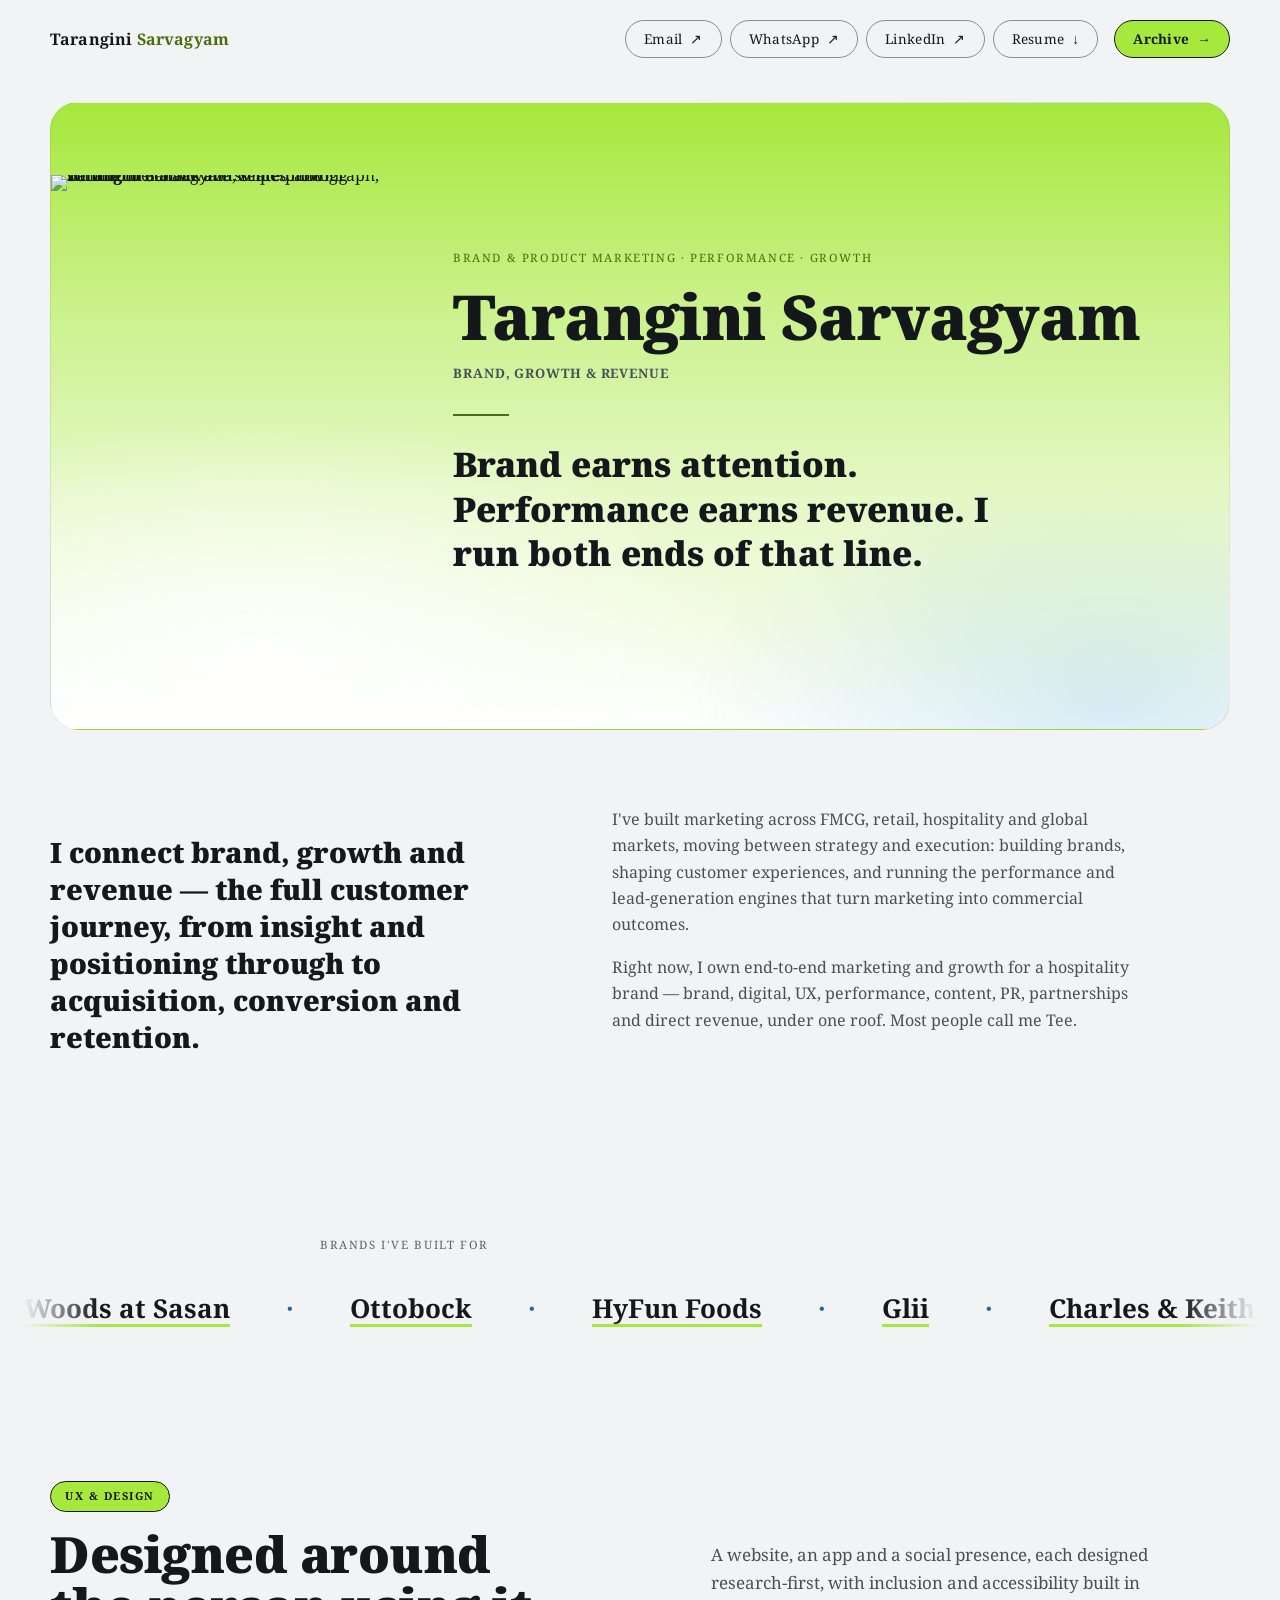
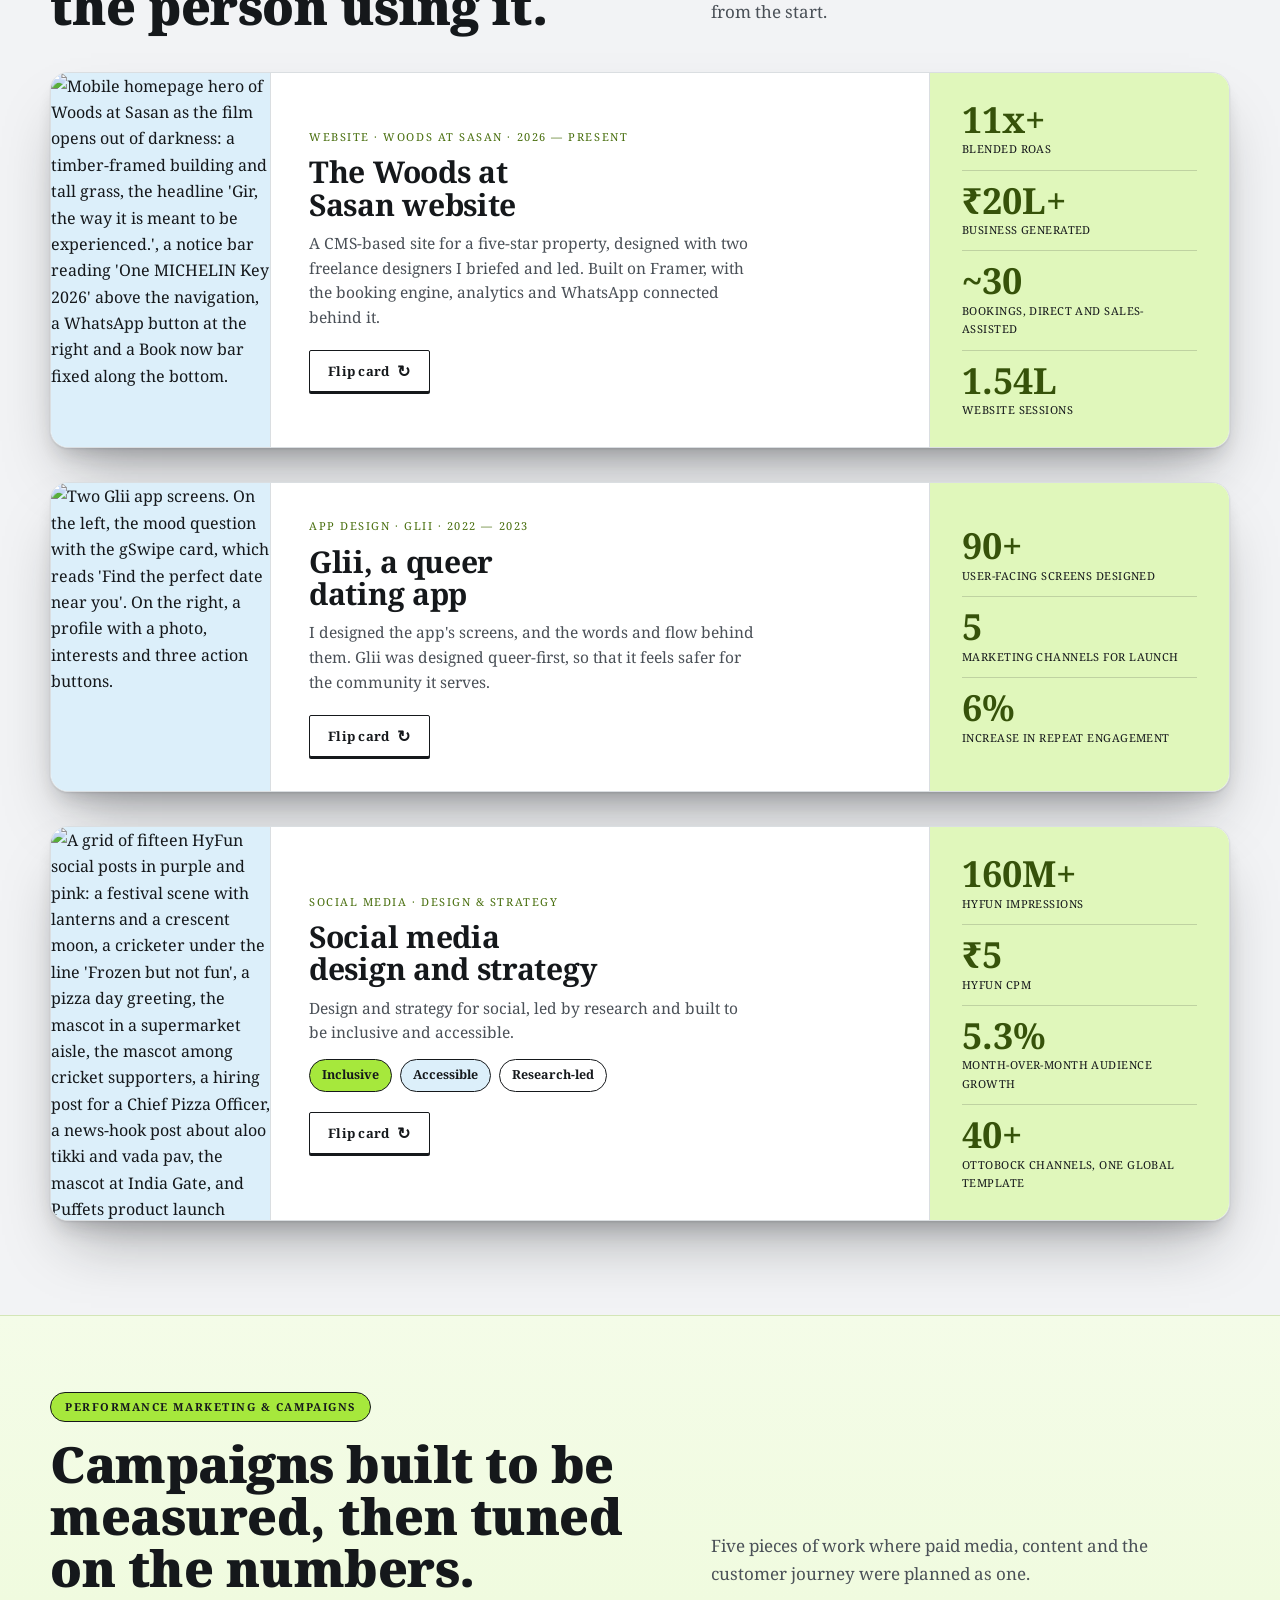
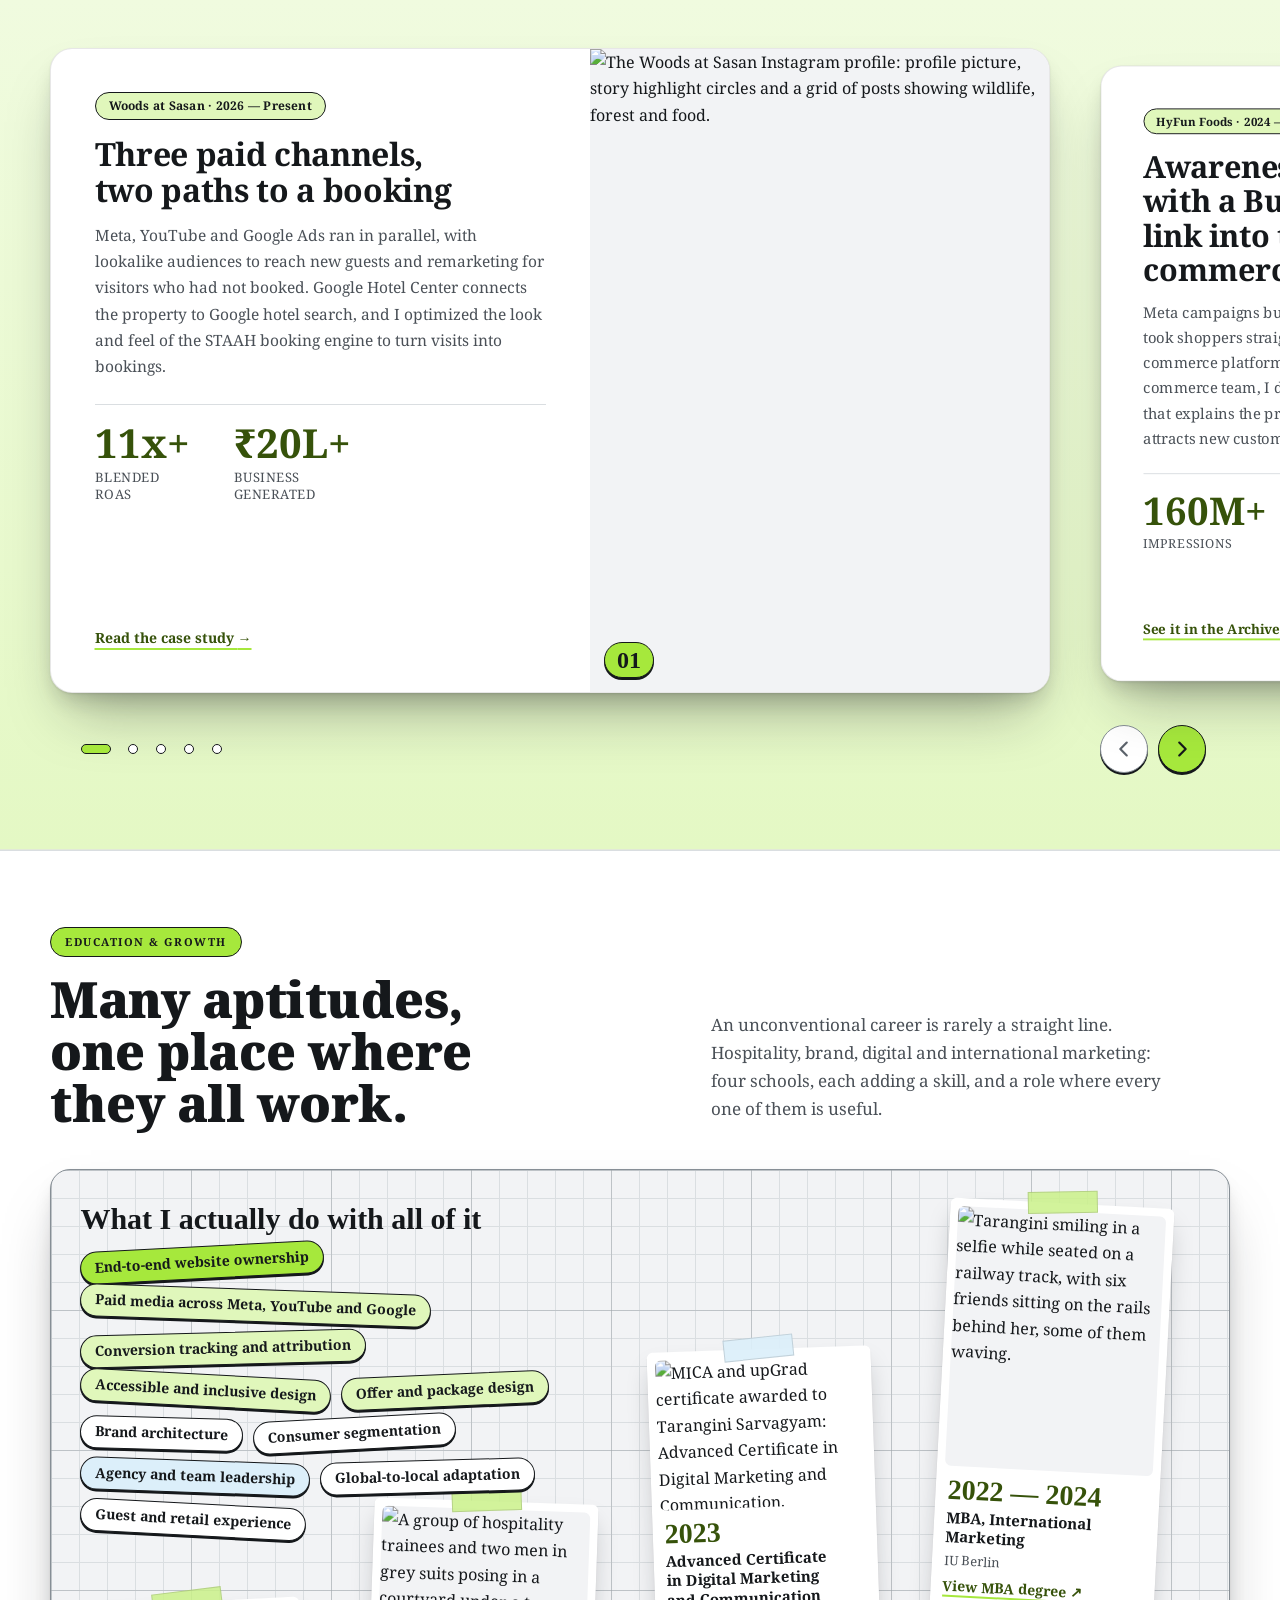
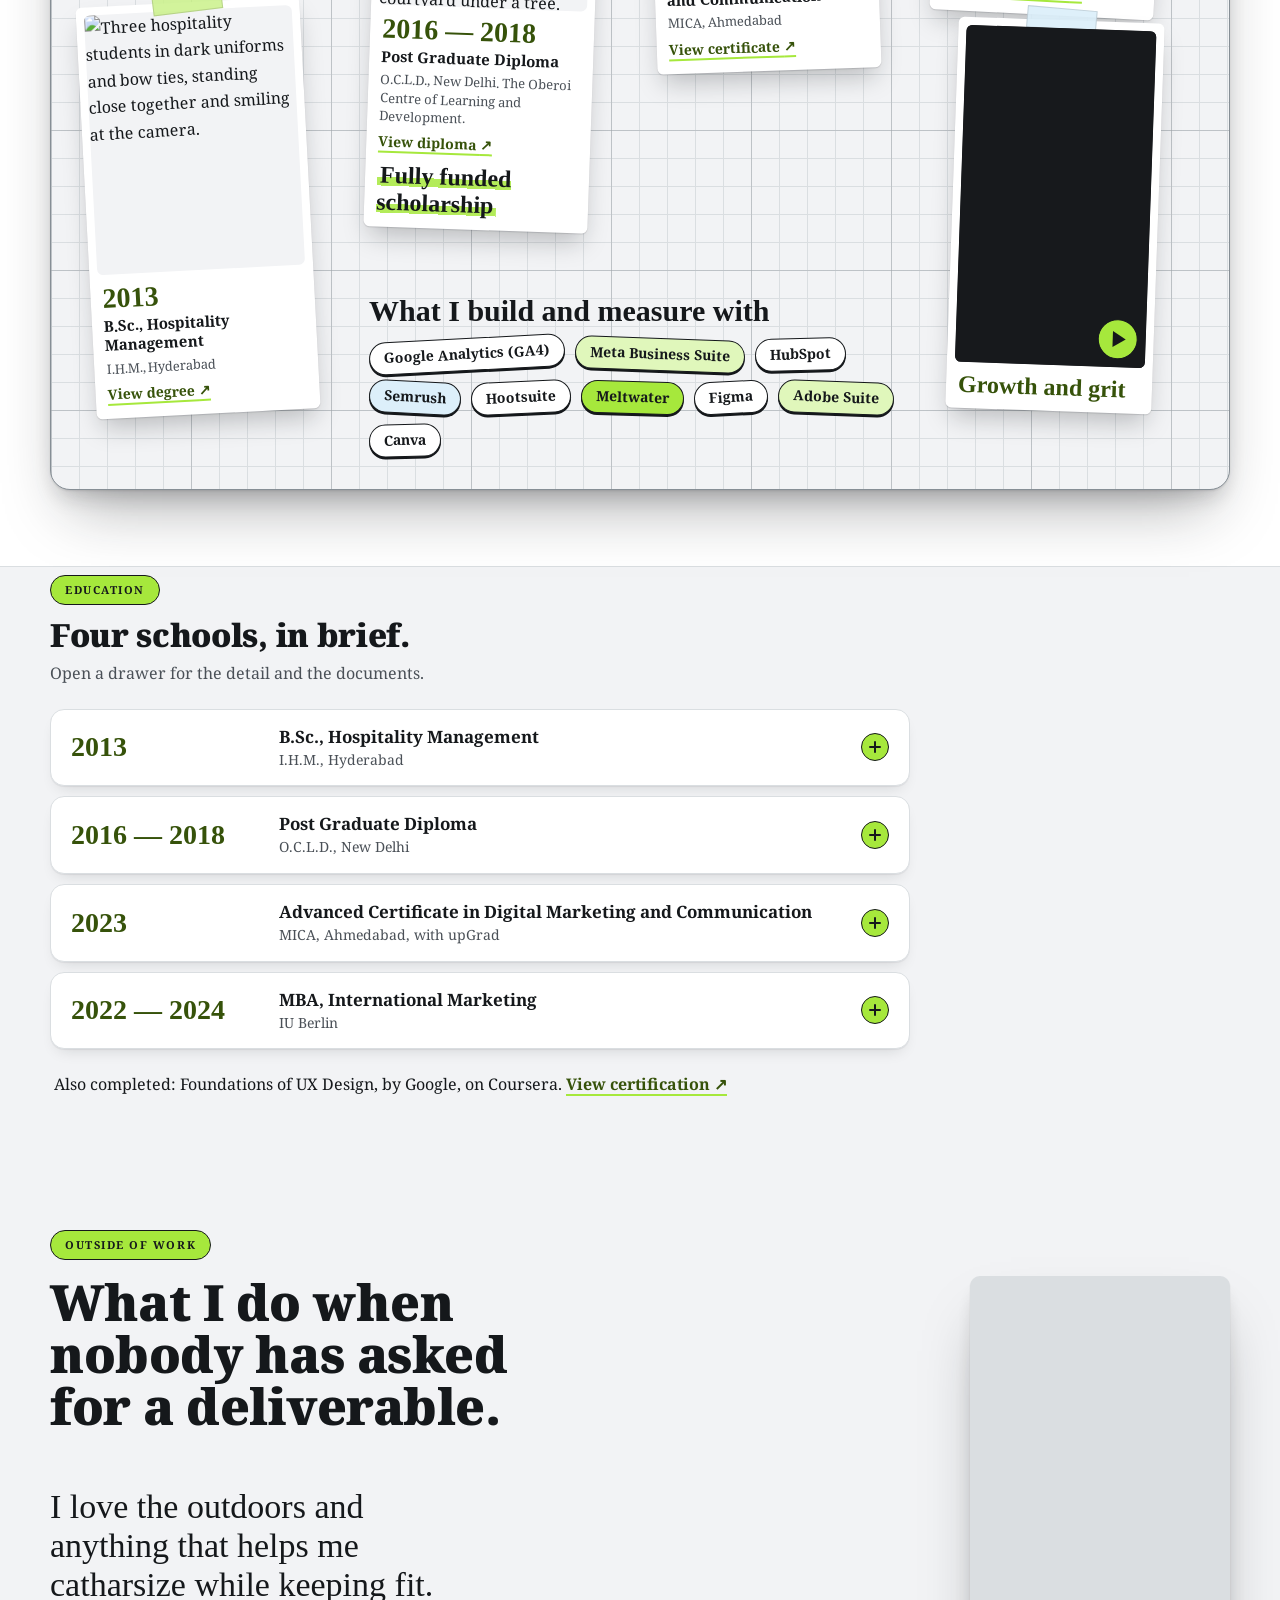
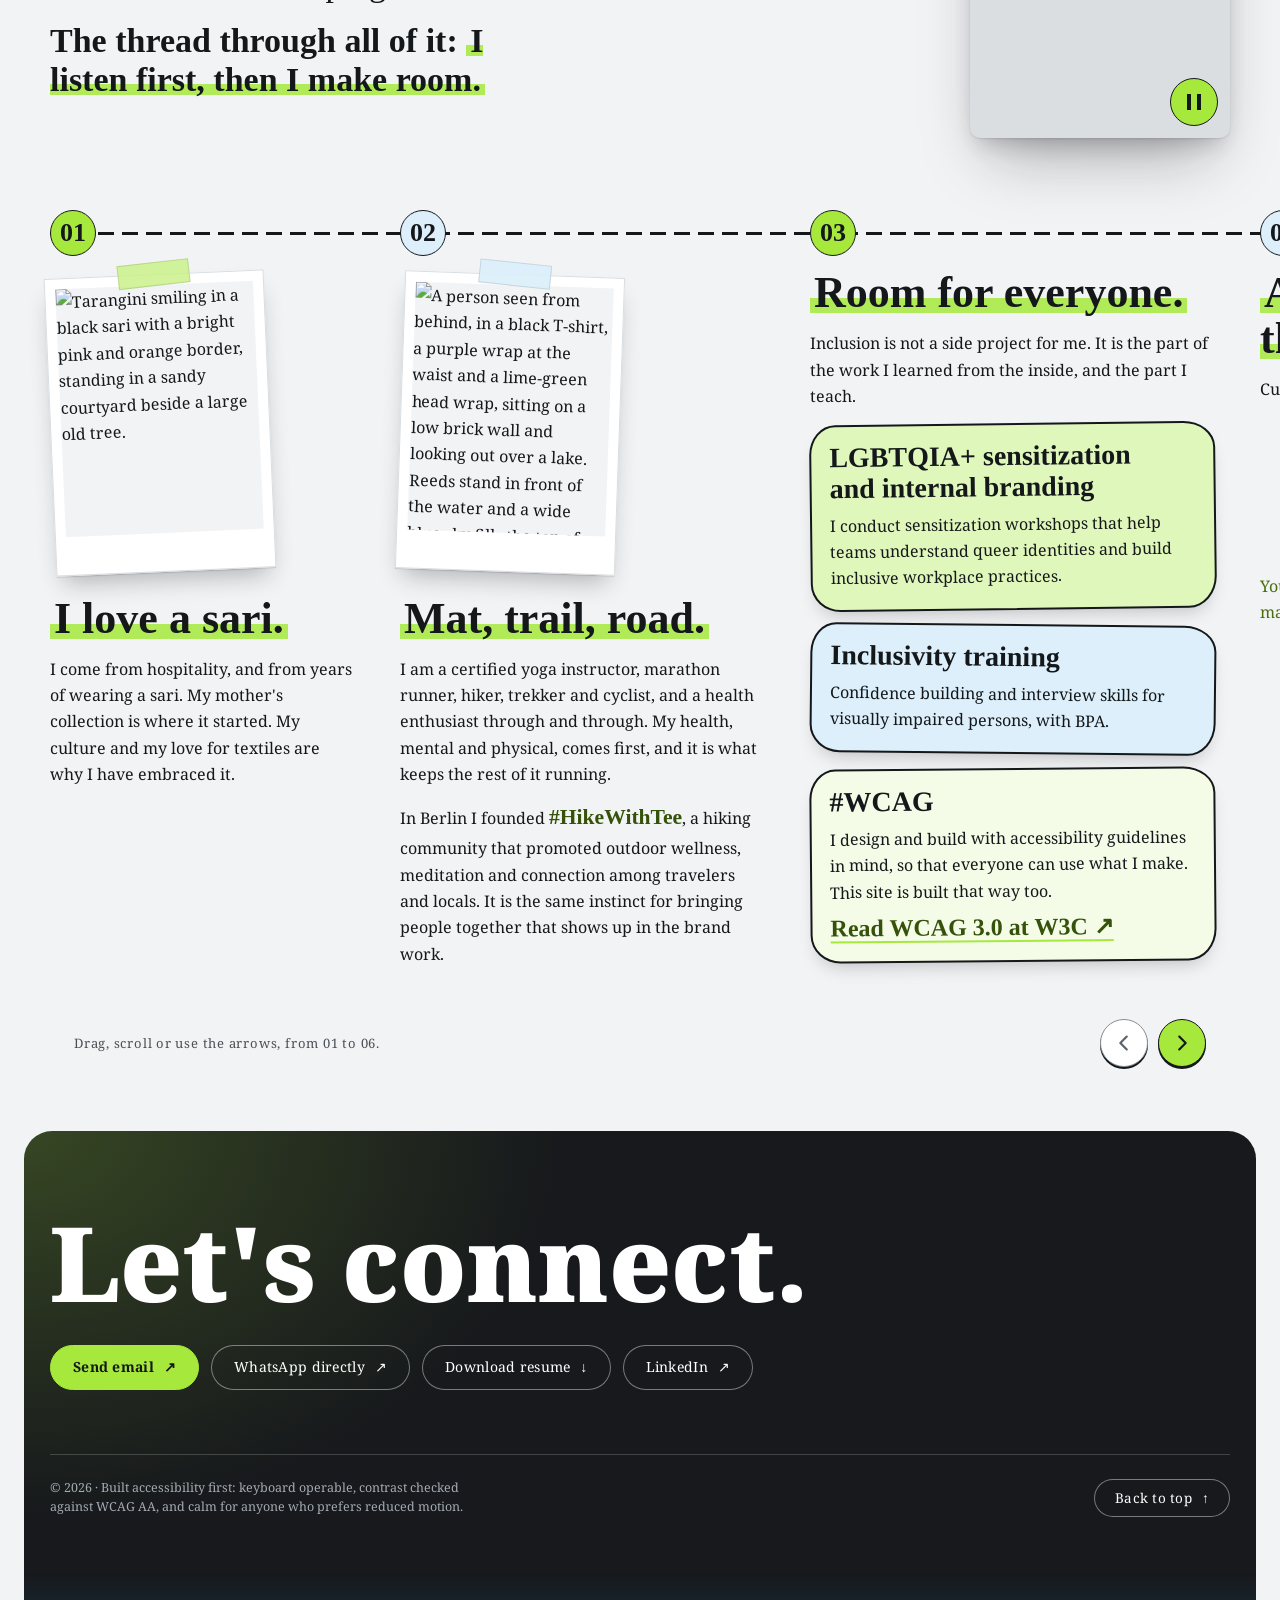
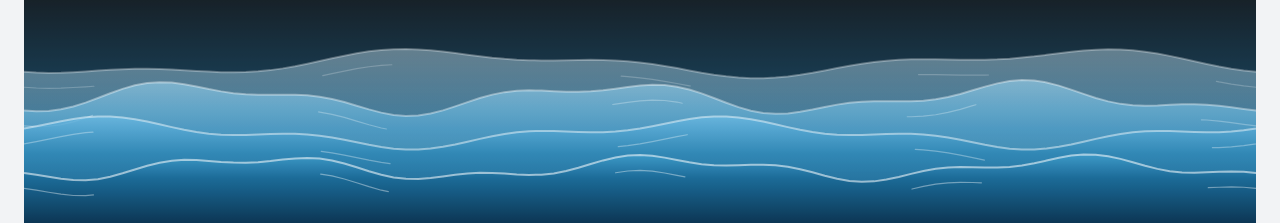
==== index.html @ 3400fe54 "Add files via upload" ====
<!doctype html>
<html lang="en">
<head>
<meta charset="utf-8">
<meta name="viewport" content="width=device-width, initial-scale=1, viewport-fit=cover"><title>Tarangini Sarvagyam</title>
<meta name="description" content="Brand, growth and revenue — Tarangini Sarvagyam's portfolio.">
<link rel="preconnect" href="https://fonts.googleapis.com">
<link rel="stylesheet" href="https://fonts.googleapis.com/css2?family=Fira+Sans:wght@900&family=PT+Serif:ital,wght@0,400;0,700;1,400;1,700&display=swap">
<link rel="stylesheet" href="https://fonts.googleapis.com/css2?family=Noto+Serif:wght@400;700;900&text=%E2%82%B9&display=swap">
<link rel="stylesheet" href="styles-v58.css">
</head>
<body>


<a class="skip-link" href="#main">Skip to content</a>

<header class="site-header site-header-home">
  <div class="wrap header-row">
    <a href="index.html" class="wordmark">Tarangini <span>Sarvagyam</span></a>
    <div class="header-actions">
      <nav class="header-contact" aria-label="Contact">
        <a class="hc-link" href="https://mail.google.com/mail/?view=cm&amp;fs=1&amp;to=tarangini.1992@gmail.com" target="_blank" rel="noopener" aria-label="Email (opens Gmail in a new tab)">Email <span class="hc-arrow" aria-hidden="true">↗</span></a>
        <a class="hc-link" href="https://wa.me/919998915152" target="_blank" rel="noopener" aria-label="WhatsApp (opens in a new tab)">WhatsApp <span class="hc-arrow" aria-hidden="true">↗</span></a>
        <a class="hc-link" href="https://www.linkedin.com/in/tarangini-sarvagyam-b781294b/" target="_blank" rel="noopener" aria-label="LinkedIn (opens in a new tab)">LinkedIn <span class="hc-arrow" aria-hidden="true">↗</span></a>
        <a class="hc-link" href="assets/tarangini-sarvagyam-resume.pdf" target="_blank" rel="noopener" aria-label="Resume (PDF, opens in a new tab)">Resume <span class="hc-arrow" aria-hidden="true">↓</span></a>
      </nav>
      <a class="archive-btn" href="experience.html" aria-label="Archive: every role, by year">Archive <span aria-hidden="true">→</span></a>
    </div>
  </div>
</header>

























<main id="main">
  <div class="wrap">

    <!-- HERO -->
    <section class="hero" data-reveal>
      <figure class="hero-photo">
        <img src="assets/hero-cutout-v2.webp" width="987" height="1656" alt="Tarangini Sarvagyam, seated and smiling in a black and white photograph, with bold black wave stripes flowing behind the chair.">
      </figure>
      <div class="hero-copy">
        <span class="eyebrow">Brand &amp; Product Marketing · Performance · Growth</span>
        <h1 class="hero-name">Tarangini Sarvagyam</h1>
        <p class="hero-title">Brand, Growth &amp; Revenue</p>
        <hr class="hero-divider">
        <p class="hero-philosophy">Brand earns attention. Performance earns revenue. I run both ends of that line.</p>
      </div>
    </section>

    <!-- INTRO -->
    <section class="section" data-reveal>
      <div class="intro-grid">
        <p class="intro-lead">I connect brand, growth and revenue — the full customer journey, from insight and positioning through to acquisition, conversion and retention.</p>
        <div class="intro-body">
            <p>I've built marketing across FMCG, retail, hospitality and global markets, moving between strategy and execution: building brands, shaping customer experiences, and running the performance and lead-generation engines that turn marketing into commercial outcomes.</p>
            <p>Right now, I own end-to-end marketing and growth for a hospitality brand — brand, digital, UX, performance, content, PR, partnerships and direct revenue, under one roof. Most people call me Tee.</p>
          </div>
      </div>
    </section>

  </div>

  <!-- BRAND BANNER -->
  <section class="section brand-strip" data-reveal>
    <div class="wrap section-head">
      <span class="eyebrow muted">Brands I've built for</span>
    </div>
    <div class="marquee">
      <div class="marquee-track">
        <a href="experience.html#flagship">Woods at Sasan</a><span aria-hidden="true">·</span>
        <a href="experience.html#ottobock">Ottobock</a><span aria-hidden="true">·</span>
        <a href="experience.html#hyfun">HyFun Foods</a><span aria-hidden="true">·</span>
        <a href="experience.html#glii">Glii</a><span aria-hidden="true">·</span>
        <a href="experience.html#ck">Charles &amp; Keith</a><span aria-hidden="true">·</span>
        <a href="experience.html#ss">Scotch &amp; Soda</a><span aria-hidden="true">·</span>
        <a href="experience.html#oberoi">Oberoi Hotels &amp; Resorts</a><span aria-hidden="true">·</span>
      </div>
      <div class="marquee-track" aria-hidden="true">
        <a href="experience.html#flagship" tabindex="-1">Woods at Sasan</a><span aria-hidden="true">·</span>
        <a href="experience.html#ottobock" tabindex="-1">Ottobock</a><span aria-hidden="true">·</span>
        <a href="experience.html#hyfun" tabindex="-1">HyFun Foods</a><span aria-hidden="true">·</span>
        <a href="experience.html#glii" tabindex="-1">Glii</a><span aria-hidden="true">·</span>
        <a href="experience.html#ck" tabindex="-1">Charles &amp; Keith</a><span aria-hidden="true">·</span>
        <a href="experience.html#ss" tabindex="-1">Scotch &amp; Soda</a><span aria-hidden="true">·</span>
        <a href="experience.html#oberoi" tabindex="-1">Oberoi Hotels &amp; Resorts</a><span aria-hidden="true">·</span>
      </div>
    </div>
  </section>

  <!-- UX & DESIGN: FLIP CARDS -->
  <section class="section work" id="work" data-reveal>
    <div class="wrap">
      <div class="section-head">
        <span class="eyebrow">UX &amp; design</span>
        <h2>Designed around the person using it.</h2>
        <p>A website, an app and a social presence, each designed research-first, with inclusion and accessibility built in from the start.</p>
      </div>

      <div class="flip-list">

        <article class="flip" id="flip-woods" data-flip aria-labelledby="flip-woods-h">
          <div class="flip-inner">
            <div class="flip-face flip-front" data-flip-front>
              <div class="flip-media">
                <img src="assets/case/ws-hero-mobile.jpg" width="635" height="1200" alt="Mobile homepage hero of Woods at Sasan as the film opens out of darkness: a timber-framed building and tall grass, the headline 'Gir, the way it is meant to be experienced.', a notice bar reading 'One MICHELIN Key 2026' above the navigation, a WhatsApp button at the right and a Book now bar fixed along the bottom." loading="lazy">
              </div>
              <div class="flip-text">
                <span class="eyebrow">Website · Woods at Sasan · 2026 — Present</span>
                <h3 id="flip-woods-h">The Woods at Sasan website</h3>
                <p>A CMS-based site for a five-star property, designed with two freelance designers I briefed and led. Built on Framer, with the booking engine, analytics and WhatsApp connected behind it.</p>
                
                <button class="flip-btn" type="button" data-flip-btn aria-label="Flip card: the Woods at Sasan website">Flip card <span aria-hidden="true">↻</span></button>
              </div>
              <ul class="flip-stats" aria-label="Woods at Sasan results, since launch on 31 July">
                <li class="stat"><b data-count-to="11" data-count-suffix="x+">11x+</b><span>Blended ROAS</span></li>
                <li class="stat"><b data-count-to="20" data-count-prefix="₹" data-count-suffix="L+">₹20L+</b><span>Business generated</span></li>
                <li class="stat"><b data-count-to="30" data-count-prefix="~">~30</b><span>Bookings, direct and sales-assisted</span></li>
                <li class="stat"><b data-count-to="1.54" data-count-decimals="2" data-count-suffix="L">1.54L</b><span>Website sessions</span></li>
              </ul>
            </div>
            <div class="flip-face flip-back" data-flip-back>
              <div class="flip-back-body">
                <span class="eyebrow">How it was built</span>
                <ul class="flip-points">
                  <li>Benchmarked Indian hotels, a direct competitor and Michelin Key hotels worldwide to decide which pages the site needed.</li>
                  <li>Briefed and led two freelance designers from first brief to launch.</li>
                  <li>Built on Framer, and connected the booking engine, analytics, tag manager, Meta Pixel and WhatsApp single-handedly.</li>
                  <li>Treated launch as the start of the work, not the end of it.</li>
                </ul>
              </div>
              <div class="flip-actions">
                <a class="btn btn-primary" href="case-woods-at-sasan.html" aria-label="Read the full case study of the Woods at Sasan website">Read the full case study <span class="btn-arrow" aria-hidden="true">→</span></a>
                <button class="flip-btn" type="button" data-flip-btn aria-label="Flip back: the Woods at Sasan website">Flip back <span aria-hidden="true">↺</span></button>
              </div>
            </div>
          </div>
        </article>

        <article class="flip" id="flip-glii" data-flip aria-labelledby="flip-glii-h">
          <div class="flip-inner">
            <div class="flip-face flip-front" data-flip-front>
              <div class="flip-media">
                <img src="assets/glii/glii-gswipe.jpg" width="816" height="1662" alt="Two Glii app screens. On the left, the mood question with the gSwipe card, which reads 'Find the perfect date near you'. On the right, a profile with a photo, interests and three action buttons." loading="lazy">
              </div>
              <div class="flip-text">
                <span class="eyebrow">App design · Glii · 2022 — 2023</span>
                <h3 id="flip-glii-h">Glii, a queer dating app</h3>
                <p>I designed the app's screens, and the words and flow behind them. Glii was designed queer-first, so that it feels safer for the community it serves.</p>
                
                <button class="flip-btn" type="button" data-flip-btn aria-label="Flip card: Glii, a queer dating app">Flip card <span aria-hidden="true">↻</span></button>
              </div>
              <ul class="flip-stats" aria-label="Glii results">
                <li class="stat"><b data-count-to="90" data-count-suffix="+">90+</b><span>User-facing screens designed</span></li>
                <li class="stat"><b data-count-to="5">5</b><span>Marketing channels for launch</span></li>
                <li class="stat"><b data-count-to="6" data-count-suffix="%">6%</b><span>Increase in repeat engagement</span></li>
              </ul>
            </div>
            <div class="flip-face flip-back" data-flip-back>
              <div class="flip-back-body">
                <span class="eyebrow">Safety, by design</span>
                <ul class="flip-points">
                  <li>Dates booked at neutral locations, restaurants or cafes, directly through the app. Reservation via Zomato was a feature that did not exist in competing apps.</li>
                  <li>An integrated SOS button.</li>
                  <li>Several parameters for background screening.</li>
                  <li>Flagging of irrelevant profiles.</li>
                </ul>
              </div>
              <div class="flip-actions">
                <a class="btn btn-primary" href="experience.html#glii" aria-label="See Glii in the Archive">See Glii in the Archive <span class="btn-arrow" aria-hidden="true">→</span></a>
                <button class="flip-btn" type="button" data-flip-btn aria-label="Flip back: Glii, a queer dating app">Flip back <span aria-hidden="true">↺</span></button>
              </div>
            </div>
          </div>
        </article>

        <article class="flip" id="flip-social" data-flip aria-labelledby="flip-social-h">
          <div class="flip-inner">
            <div class="flip-face flip-front" data-flip-front>
              <div class="flip-media">
                <img src="assets/hyfun/hyfun-feed.jpg" width="1600" height="1220" alt="A grid of fifteen HyFun social posts in purple and pink: a festival scene with lanterns and a crescent moon, a cricketer under the line 'Frozen but not fun', a pizza day greeting, the mascot in a supermarket aisle, the mascot among cricket supporters, a hiring post for a Chief Pizza Officer, a news-hook post about aloo tikki and vada pav, the mascot at India Gate, and Puffets product launch posts." loading="lazy">
              </div>
              <div class="flip-text">
                <span class="eyebrow">Social media · Design &amp; strategy</span>
                <h3 id="flip-social-h">Social media design and strategy</h3>
                <p>Design and strategy for social, led by research and built to be inclusive and accessible.</p>
                <ul class="flip-chips" aria-label="Principles"><li>Inclusive</li><li>Accessible</li><li>Research-led</li></ul>
                <button class="flip-btn" type="button" data-flip-btn aria-label="Flip card: social media design and strategy">Flip card <span aria-hidden="true">↻</span></button>
              </div>
              <ul class="flip-stats" aria-label="Social media results">
                <li class="stat"><b data-count-to="160" data-count-suffix="M+">160M+</b><span>HyFun impressions</span></li>
                <li class="stat"><b data-count-to="5" data-count-prefix="₹">₹5</b><span>HyFun CPM</span></li>
                <li class="stat"><b data-count-to="5.3" data-count-decimals="1" data-count-suffix="%">5.3%</b><span>Month-over-month audience growth</span></li>
                <li class="stat"><b data-count-to="40" data-count-suffix="+">40+</b><span>Ottobock channels, one global template</span></li>
              </ul>
            </div>
            <div class="flip-face flip-back" data-flip-back>
              <div class="flip-back-body">
                <span class="eyebrow">Where it shows up</span>
                <ul class="flip-points">
                  <li>HyFun Foods: a brand mascot built with my team and AI tools, a community and creator strategy, and a feed planned around the moments the audience cares about.</li>
                  <li>Ottobock: one global social template for a brand that makes prosthetics and orthotics, made to be replicated and translated by regional teams.</li>
                  <li>Glii: accessible and inclusive design, researched first and brought into the screens.</li>
                </ul>
              </div>
              <div class="flip-actions">
                <a class="btn btn-primary" href="experience.html#hyfun" aria-label="See the detail in the Archive: HyFun Foods">See the detail in the Archive <span class="btn-arrow" aria-hidden="true">→</span></a>
                <button class="flip-btn" type="button" data-flip-btn aria-label="Flip back: social media design and strategy">Flip back <span aria-hidden="true">↺</span></button>
              </div>
            </div>
          </div>
        </article>

      </div>
    </div>
  </section>

  <!-- PERFORMANCE MARKETING & CAMPAIGNS: CAROUSEL -->
  <section class="section perf" id="performance" aria-labelledby="perf-h" data-reveal>
    <div class="wrap">
      <div class="section-head">
        <span class="eyebrow">Performance marketing &amp; campaigns</span>
        <h2 id="perf-h">Campaigns built to be measured, then tuned on the numbers.</h2>
        <p>Five pieces of work where paid media, content and the customer journey were planned as one.</p>
      </div>
    </div>
    <div class="carousel" data-carousel role="group" aria-roledescription="carousel" aria-label="Performance marketing and campaign work">
      <div class="car-viewport" data-car-viewport role="region" tabindex="0" aria-label="Campaign slides, scrollable sideways">
        <div class="car-track">
          <div class="car-slide">
            <div class="car-body">
              <span class="car-tag">Woods at Sasan · 2026 — Present</span>
              <h3>Three paid channels, two paths to a booking</h3>
              <p>Meta, YouTube and Google Ads ran in parallel, with lookalike audiences to reach new guests and remarketing for visitors who had not booked. Google Hotel Center connects the property to Google hotel search, and I optimized the look and feel of the STAAH booking engine to turn visits into bookings.</p>
              <ul class="car-stats" aria-label="Results">
                <li class="stat"><b data-count-to="11" data-count-suffix="x+">11x+</b><span>Blended ROAS</span></li>
                <li class="stat"><b data-count-to="20" data-count-prefix="₹" data-count-suffix="L+">₹20L+</b><span>Business generated</span></li>
              </ul>
              <a class="car-link" href="case-woods-at-sasan.html" aria-label="Read the case study: Woods at Sasan">Read the case study <span aria-hidden="true">→</span></a>
            </div>
            <figure class="car-fig">
              <img src="assets/case/ws-instagram-profile.jpg" width="972" height="1210" alt="The Woods at Sasan Instagram profile: profile picture, story highlight circles and a grid of posts showing wildlife, forest and food." loading="lazy">
              <span class="car-num" aria-hidden="true">01</span>
            </figure>
          </div>
          <div class="car-slide">
            <div class="car-body">
              <span class="car-tag">HyFun Foods · 2024 — Present</span>
              <h3>Awareness on Meta, with a Buy now link into the quick-commerce catalog</h3>
              <p>Meta campaigns built brand awareness, and a Buy now link took shoppers straight into the brand catalog on quick-commerce platforms. With a senior manager on the quick commerce team, I developed A+ content: a visual language that explains the product and a relatively new category, and attracts new customers.</p>
              <ul class="car-stats" aria-label="Results">
                <li class="stat"><b data-count-to="160" data-count-suffix="M+">160M+</b><span>Impressions</span></li>
                <li class="stat"><b data-count-to="5" data-count-prefix="₹">₹5</b><span>CPM</span></li>
              </ul>
              <a class="car-link" href="experience.html#hyfun" aria-label="See it in the Archive: HyFun Foods">See it in the Archive <span aria-hidden="true">→</span></a>
            </div>
            <figure class="car-fig">
              <img src="assets/hyfun/hyfun-feed.jpg" width="1600" height="1220" alt="A grid of fifteen HyFun social posts in purple and pink: a festival scene with lanterns and a crescent moon, a cricketer under the line 'Frozen but not fun', a pizza day greeting, the mascot in a supermarket aisle, the mascot among cricket supporters, a hiring post for a Chief Pizza Officer, a news-hook post about aloo tikki and vada pav, the mascot at India Gate, and Puffets product launch posts." loading="lazy">
              <span class="car-num" aria-hidden="true">02</span>
            </figure>
          </div>
          <div class="car-slide">
            <div class="car-body">
              <span class="car-tag">Ottobock · 2023 — 2024</span>
              <h3>Performance-led activation at global scale</h3>
              <p>I adapted assets geographically and demographically across global markets, then used the performance data to decide what to keep. One brand template was adapted for more than forty channels.</p>
              <ul class="car-stats" aria-label="Results">
                <li class="stat"><b data-count-to="78" data-count-suffix="%">78%</b><span>Campaign engagement</span></li>
                <li class="stat"><b data-count-to="31" data-count-suffix="%">31%</b><span>Consumer interactions</span></li>
                <li class="stat"><b data-count-to="11" data-count-suffix="%">11%</b><span>Campaign efficiency</span></li>
                <li class="stat"><b data-count-to="23" data-count-suffix="%">23%</b><span>Asset performance, localized</span></li>
              </ul>
              <a class="car-link" href="experience.html#ottobock" aria-label="See it in the Archive: Ottobock">See it in the Archive <span aria-hidden="true">→</span></a>
            </div>
            <figure class="car-fig">
              <img src="assets/ob/ob-stand.jpg" width="900" height="1200" alt="Tarangini laughing with three members of the global activation team in front of the Ottobock stand, beneath a large campaign portrait of a smiling woman with a quote about pride in her prosthesis." loading="lazy">
              <span class="car-num" aria-hidden="true">03</span>
            </figure>
          </div>
          <div class="car-slide">
            <div class="car-body">
              <span class="car-tag">Glii · 2022 — 2023</span>
              <h3>A launch across five channels, then adoption and retention</h3>
              <p>I led the launch communication across the app ecosystem and five marketing channels, then drove the strategy for getting people to adopt the app and keep coming back. Repeat engagement rose by 6%.</p>
              <ul class="car-stats" aria-label="Results">
                <li class="stat"><b data-count-to="5">5</b><span>Marketing channels</span></li>
                <li class="stat"><b data-count-to="6" data-count-suffix="%">6%</b><span>Increase in repeat engagement</span></li>
              </ul>
              <a class="car-link" href="experience.html#glii" aria-label="See it in the Archive: Glii">See it in the Archive <span aria-hidden="true">→</span></a>
            </div>
            <figure class="car-fig">
              <img src="assets/glii/glii-creatives.jpg" width="1556" height="666" alt="Three Glii launch posts on a black panel: a yellow card explaining the app, a close-up of a pink tongue marked with the hashtag IFYKYK, and a teal card reading 'India's safest and finest LGBTQ dating app'." loading="lazy">
              <span class="car-num" aria-hidden="true">04</span>
            </figure>
          </div>
          <div class="car-slide">
            <div class="car-body">
              <span class="car-tag">Campaign strategy · Woods at Sasan</span>
              <h3>Offers drawn from customer psychology</h3>
              <p>I designed the offers themselves, and drew each campaign plan from research on customer psychology: what a guest looks for, weighs up and decides on while browsing rooms. Lost enquiries were retargeted with alternative dates, which brought the business back on lower-rate stays.</p>
              <a class="car-link" href="experience.html#flagship" aria-label="See it in the Archive: Woods at Sasan">See it in the Archive <span aria-hidden="true">→</span></a>
            </div>
            <figure class="car-fig">
              <img src="assets/wsas/ws-table.jpg" width="1600" height="900" alt="Guests sharing a meal at an outdoor table, with a hand holding a bamboo steamer of grilled vegetables in the foreground and tall grass in the background." loading="lazy">
              <span class="car-num" aria-hidden="true">05</span>
            </figure>
          </div>
        </div>
      </div>
      <div class="car-controls wrap">
        <div class="car-dots" data-car-dots role="group" aria-label="Choose a slide"></div>
        <p class="car-status visually-hidden" data-car-status aria-live="polite">1 / 5</p>
        <div class="car-btns">
          <button class="car-btn" type="button" data-car-prev aria-label="Previous slide"><svg viewBox="0 0 24 24" aria-hidden="true" focusable="false"><path d="M15 5 L8 12 L15 19" fill="none" stroke="currentColor" stroke-width="2.4" stroke-linecap="round" stroke-linejoin="round"/></svg></button>
          <button class="car-btn" type="button" data-car-next aria-label="Next slide"><svg viewBox="0 0 24 24" aria-hidden="true" focusable="false"><path d="M9 5 L16 12 L9 19" fill="none" stroke="currentColor" stroke-width="2.4" stroke-linecap="round" stroke-linejoin="round"/></svg></button>
        </div>
      </div>
    </div>
  </section>

  <!-- EDUCATION: GRAPH-PAPER CANVAS -->
  <section class="section edu" id="education" aria-labelledby="edu-h" data-reveal>
    <div class="wrap">
      <div class="section-head">
        <span class="eyebrow">Education &amp; growth</span>
        <h2 id="edu-h">Many aptitudes, one place where they all work.</h2>
        <p>An unconventional career is rarely a straight line. Hospitality, brand, digital and international marketing: four schools, each adding a skill, and a role where every one of them is useful.</p>
      </div>
      <div class="edu-canvas" data-edu-canvas>
        <ol class="edu-prints" aria-label="Education, in order">
          <li class="edu-print ep-1">
            <figure class="ep-fig">
              <img src="assets/oc/bsc-photo.jpg" width="720" height="900" alt="Three hospitality students in dark uniforms and bow ties, standing close together and smiling at the camera." loading="lazy">
            </figure>
            <div class="ep-cap">
              <span class="ep-year">2013</span>
              <h3 class="ep-title">B.Sc., Hospitality Management</h3>
              <p class="ep-where">I.H.M., Hyderabad</p>
              <a class="ep-link" href="assets/oc/bsc-degree.pdf" target="_blank" rel="noopener" aria-label="View degree: B.Sc., Hospitality (PDF, opens in a new tab)">View degree <span aria-hidden="true">↗</span></a>
            </div>
          </li>
          <li class="edu-print ep-2">
            <figure class="ep-fig">
              <img src="assets/oc/ocld-group-rect.jpg" width="836" height="398" alt="A group of hospitality trainees and two men in grey suits posing in a courtyard under a tree. Most wear green uniforms and several hold framed certificates." loading="lazy">
            </figure>
            <div class="ep-cap">
              <span class="ep-year">2016 — 2018</span>
              <h3 class="ep-title">Post Graduate Diploma</h3>
              <p class="ep-where">O.C.L.D., New Delhi. The Oberoi Centre of Learning and Development.</p>
              <a class="ep-link" href="assets/oc/pg-diploma.pdf" target="_blank" rel="noopener" aria-label="View diploma: Post Graduate Diploma (PDF, opens in a new tab)">View diploma <span aria-hidden="true">↗</span></a>
              <p class="ep-note"><span>Fully funded scholarship</span></p>
            </div>
          </li>
          <li class="edu-print ep-3">
            <figure class="ep-fig">
              <img src="assets/oc/mica-cert.jpg" width="1000" height="721" alt="MICA and upGrad certificate awarded to Tarangini Sarvagyam: Advanced Certificate in Digital Marketing and Communication." loading="lazy">
            </figure>
            <div class="ep-cap">
              <span class="ep-year">2023</span>
              <h3 class="ep-title">Advanced Certificate in Digital Marketing and Communication</h3>
              <p class="ep-where">MICA, Ahmedabad</p>
              <a class="ep-link" href="https://api.accredible.com/v1/frontend/credential_website_embed_image/certificate/79703561" target="_blank" rel="noopener" aria-label="View certificate (opens in a new tab)">View certificate <span aria-hidden="true">↗</span></a>
            </div>
          </li>
          <li class="edu-print ep-4">
            <figure class="ep-fig">
              <img src="assets/oc/mba-photo.jpg" width="520" height="650" alt="Tarangini smiling in a selfie while seated on a railway track, with six friends sitting on the rails behind her, some of them waving." loading="lazy">
            </figure>
            <div class="ep-cap">
              <span class="ep-year">2022 — 2024</span>
              <h3 class="ep-title">MBA, International Marketing</h3>
              <p class="ep-where">IU Berlin</p>
              <a class="ep-link" href="assets/oc/mba-degree.pdf" target="_blank" rel="noopener" aria-label="View MBA degree (PDF, opens in a new tab)">View MBA degree <span aria-hidden="true">↗</span></a>
            </div>
          </li>
        </ol>

        <figure class="edu-print ep-video">
          <div class="ep-frame">
            <video data-edu-video muted loop playsinline preload="metadata" poster="assets/oc/edu-clip-poster.jpg" aria-label="A person in a mustard top and black trousers climbs an indoor wall with orange and blue holds. A short looping clip with no sound.">
              <source src="assets/oc/edu-clip.mp4" type="video/mp4">
            </video>
            <button class="ow-video-btn ep-vbtn" type="button" data-edu-video-toggle aria-label="Pause video"><span class="ow-vb-icon" aria-hidden="true"></span></button>
          </div>
          <figcaption class="ep-cap">
            <span class="ep-year">Growth and grit</span>
          </figcaption>
        </figure>

        <div class="edu-cluster edu-skills">
          <h3 class="edu-cluster-h">What I actually do with all of it</h3>
          <ul class="edu-chips" aria-label="Skills">
            <li class="chip">End-to-end website ownership</li>
            <li class="chip">Paid media across Meta, YouTube and Google</li>
            <li class="chip">Conversion tracking and attribution</li>
            <li class="chip">Accessible and inclusive design</li>
            <li class="chip">Offer and package design</li>
            <li class="chip">Brand architecture</li>
            <li class="chip">Consumer segmentation</li>
            <li class="chip">Agency and team leadership</li>
            <li class="chip">Global-to-local adaptation</li>
            <li class="chip">Guest and retail experience</li>
          </ul>
        </div>

        <div class="edu-cluster edu-tools">
          <h3 class="edu-cluster-h">What I build and measure with</h3>
          <ul class="edu-chips edu-chips-tools" aria-label="Tools">
            <li class="chip">Google Analytics (GA4)</li>
            <li class="chip">Meta Business Suite</li>
            <li class="chip">HubSpot</li>
            <li class="chip">Semrush</li>
            <li class="chip">Hootsuite</li>
            <li class="chip">Meltwater</li>
            <li class="chip">Figma</li>
            <li class="chip">Adobe Suite</li>
            <li class="chip">Canva</li>
          </ul>
        </div>
      </div>
    </div>
  </section>

  <!-- EDUCATION: FOUR DRAWERS -->
  <section class="section edn" id="education-notes" aria-labelledby="edn-h" data-reveal>
    <div class="wrap">
      <div class="edn-head">
        <span class="eyebrow">Education</span>
        <h2 id="edn-h">Four schools, in brief.</h2>
        <p>Open a drawer for the detail and the documents.</p>
      </div>
      <div class="drawers">
        <details class="drawer">
          <summary>
            <span class="dr-year">2013</span>
            <span class="dr-main"><span class="dr-title">B.Sc., Hospitality Management</span><span class="dr-where">I.H.M., Hyderabad</span></span>
            <span class="dr-icon" aria-hidden="true"></span>
          </summary>
          <div class="dr-body">
            <p>Bachelor of Science in Hospitality Management, Food Science and Applied Nutrition. A course that went into detail on every operational touch point of hospitality and retail. <a class="dr-link" href="assets/oc/bsc-degree.pdf" target="_blank" rel="noopener" aria-label="View the degree: B.Sc. (PDF, opens in a new tab)">View the degree <span aria-hidden="true">↗</span></a></p>
          </div>
        </details>
        <details class="drawer">
          <summary>
            <span class="dr-year">2016 — 2018</span>
            <span class="dr-main"><span class="dr-title">Post Graduate Diploma</span><span class="dr-where">O.C.L.D., New Delhi</span></span>
            <span class="dr-icon" aria-hidden="true"></span>
          </summary>
          <div class="dr-body">
            <p>A fully funded scholarship from the prestigious Oberoi Centre of Learning and Development, focused on Guest Service Management: food and beverage, and front office operations. <a class="dr-link" href="assets/oc/pg-diploma.pdf" target="_blank" rel="noopener" aria-label="View the diploma: Post Graduate Diploma (PDF, opens in a new tab)">View the diploma <span aria-hidden="true">↗</span></a></p>
          </div>
        </details>
        <details class="drawer">
          <summary>
            <span class="dr-year">2023</span>
            <span class="dr-main"><span class="dr-title">Advanced Certificate in Digital Marketing and Communication</span><span class="dr-where">MICA, Ahmedabad, with upGrad</span></span>
            <span class="dr-icon" aria-hidden="true"></span>
          </summary>
          <div class="dr-body">
            <p>An online program, with specializations in Marketing Communication &amp; PR and in Social Media &amp; Content Marketing. <a class="dr-link" href="https://api.accredible.com/v1/frontend/credential_website_embed_image/certificate/79703561" target="_blank" rel="noopener" aria-label="View the certificate: MICA (opens in a new tab)">View the certificate <span aria-hidden="true">↗</span></a></p>
          </div>
        </details>
        <details class="drawer">
          <summary>
            <span class="dr-year">2022 — 2024</span>
            <span class="dr-main"><span class="dr-title">MBA, International Marketing</span><span class="dr-where">IU Berlin</span></span>
            <span class="dr-icon" aria-hidden="true"></span>
          </summary>
          <div class="dr-body">
            <p>Focused on international marketing, business relations, economic research, corporate governance, cyber security and more. An on-campus program combining case studies and a thesis. The thesis was an accessibility study of Ottobock's website, and its content is confidential. <a class="dr-link" href="assets/oc/mba-degree.pdf" target="_blank" rel="noopener" aria-label="View the degree: MBA (PDF, opens in a new tab)">View the degree <span aria-hidden="true">↗</span></a></p>
          </div>
        </details>
        <p class="edn-also">Also completed: Foundations of UX Design, by Google, on Coursera. <a class="dr-link" href="https://coursera.org/share/b1b7b796fde0edae4b63f7801d80096b" target="_blank" rel="noopener" aria-label="View certification: Foundations of UX Design (opens in a new tab)">View certification <span aria-hidden="true">↗</span></a></p>
      </div>
    </div>
  </section>

  <!-- OUTSIDE OF WORK: INFINITE TIMELINE -->
  <section class="section corner" id="corner" aria-labelledby="corner-h" data-reveal>
    <div class="wrap">
      <div class="section-head cn-head">
        <span class="eyebrow">Outside of work</span>
        <h2 id="corner-h">What I do when nobody has asked for a deliverable.</h2>
        <div class="cn-intro">
          <p class="cn-hand">I love the outdoors and anything that helps me catharsize while keeping fit.</p>
          <p class="cn-thread">The thread through all of it: <span>I listen first, then I make room.</span></p>
        </div>
        <figure class="ow-video cn-video">
          <video data-hero-video autoplay muted loop playsinline preload="auto" poster="assets/ow/ow-hike-poster.jpg" aria-label="Two hikers in red and black jackets stand together on a rocky trail, with a misty mountain valley behind them. A short looping clip.">
            <source src="assets/ow/ow-hike.mp4" type="video/mp4">
          </video>
          <button class="ow-video-btn" type="button" data-video-toggle aria-label="Pause video"><span class="ow-vb-icon" aria-hidden="true"></span></button>
        </figure>
      </div>
    </div>
    <div class="cn" data-corner>
      <div class="cn-viewport" data-cn-viewport role="region" tabindex="0" aria-label="Outside of work timeline, 01 to 06. Scroll sideways.">
        <ol class="cn-track" data-cn-track>

          <li class="cn-item cn-sari">
            <span class="cn-node" aria-hidden="true">01</span>
            <div class="cn-card">
              <figure class="cn-polaroid cn-pol-a">
                <img src="assets/ow/ow-sari-print.jpg" width="440" height="550" alt="Tarangini smiling in a black sari with a bright pink and orange border, standing in a sandy courtyard beside a large old tree." loading="lazy">
              </figure>
              <h3 class="cn-title"><span>I love a sari.</span></h3>
              <p class="cn-lead">I come from hospitality, and from years of wearing a sari. My mother's collection is where it started. My culture and my love for textiles are why I have embraced it.</p>
            </div>
          </li>

          <li class="cn-item cn-move">
            <span class="cn-node" aria-hidden="true">02</span>
            <div class="cn-card">
              <figure class="cn-polaroid cn-pol-b">
                <img src="assets/ow/ow-bench-print.jpg" width="442" height="550" alt="A person seen from behind, in a black T-shirt, a purple wrap at the waist and a lime-green head wrap, sitting on a low brick wall and looking out over a lake. Reeds stand in front of the water and a wide blue sky fills the top of the photo." loading="lazy">
              </figure>
              <h3 class="cn-title"><span>Mat, trail, road.</span></h3>
              <p class="cn-lead">I am a certified yoga instructor, marathon runner, hiker, trekker and cyclist, and a health enthusiast through and through. My health, mental and physical, comes first, and it is what keeps the rest of it running.</p>
              <p class="cn-lead">In Berlin I founded <b class="ow-hash">#HikeWithTee</b>, a hiking community that promoted outdoor wellness, meditation and connection among travelers and locals. It is the same instinct for bringing people together that shows up in the brand work.</p>
            </div>
          </li>

          <li class="cn-item cn-room">
            <span class="cn-node" aria-hidden="true">03</span>
            <div class="cn-card">
              <h3 class="cn-title"><span>Room for everyone.</span></h3>
              <p class="cn-lead">Inclusion is not a side project for me. It is the part of the work I learned from the inside, and the part I teach.</p>
              <div class="cn-note cn-n1">
                <h4>LGBTQIA+ sensitization and internal branding</h4>
                <p>I conduct sensitization workshops that help teams understand queer identities and build inclusive workplace practices.</p>
              </div>
              <div class="cn-note cn-n2">
                <h4>Inclusivity training</h4>
                <p>Confidence building and interview skills for visually impaired persons, with BPA.</p>
              </div>
              <div class="cn-note cn-n3">
                <h4>#WCAG</h4>
                <p>I design and build with accessibility guidelines in mind, so that everyone can use what I make. This site is built that way too.</p>
                <a class="ow-link" href="https://www.w3.org/TR/wcag-3.0/" target="_blank" rel="noopener" aria-label="Read WCAG 3.0 at W3C (opens in a new tab)">Read WCAG 3.0 at W3C <span aria-hidden="true">↗</span></a>
              </div>
            </div>
          </li>

          <li class="cn-item cn-tools">
            <span class="cn-node" aria-hidden="true">04</span>
            <div class="cn-card">
              <h3 class="cn-title"><span>Always testing the new tools.</span></h3>
              <p class="cn-lead">Curiosity, pointed at the tools.</p>
              <ul class="ow-list" aria-label="Tools and technology">
                <li>Integrating and optimizing AI in marketing</li>
                <li>Assistive technology, and research on AI tools</li>
                <li>AutoCAD</li>
              </ul>
              <p class="ow-aside">You can see it at work in the HyFun mascot, in the Archive.</p>
            </div>
          </li>

          <li class="cn-item cn-shelf">
            <span class="cn-node" aria-hidden="true">05</span>
            <div class="cn-card">
              <h3 class="cn-title"><span>On the shelf.</span></h3>
              <h4 class="ow-shelf-label">Fiction. Favorite author: <b class="ow-hash">Khaled Hosseini</b></h4>
              <ul class="ow-stack" aria-label="Fiction books by Khaled Hosseini">
                <li class="ow-s1">A Thousand Splendid Suns</li>
                <li class="ow-s2">The Kite Runner</li>
                <li class="ow-s3">And the Mountains Echoed</li>
              </ul>
              <h4 class="ow-shelf-label">Non-fiction</h4>
              <ul class="ow-stack" aria-label="Non-fiction books">
                <li class="ow-s4">I Am Malala</li>
                <li class="ow-s5">I Am Michelle</li>
                <li class="ow-s6">Sapiens</li>
              </ul>
              <figure class="cn-quote">
                <blockquote>
                  <p>Be dedicated to change the way in which people see mental illness at all levels of society. If not for yourself, advocate for those who are <mark>struggling in silence.</mark></p>
                </blockquote>
                <figcaption>Germany Kent</figcaption>
              </figure>
            </div>
          </li>

          <li class="cn-item cn-paws">
            <span class="cn-node" aria-hidden="true">06</span>
            <div class="cn-card">
              <h3 class="cn-title"><span>For the ones who cannot ask.</span></h3>
              <p class="cn-lead">I love animals, and compassion for them is something I practice. I am associated with NGOs that rescue abandoned dogs, dogs injured in hit-and-run accidents, and cats and dogs with medical needs, and I continue to do so.</p>
              <p class="cn-lead">I stand behind <b class="ow-hash">#AdoptDontShop</b>.</p>
              <div class="cn-prints">
                <figure class="cn-polaroid cn-pol-c">
                  <img src="assets/ow/ow-dog-lane.jpg" width="720" height="900" alt="Tarangini kneeling on a paved lane in a teal head wrap and black top, gently petting a golden dog beside a stone wall." loading="lazy">
                </figure>
                <figure class="cn-polaroid cn-pol-d">
                  <img src="assets/ow/ow-dog-trail.jpg" width="960" height="1200" alt="Tarangini in a pink rain jacket and orange backpack, touching noses with a cream and golden dog against low clouds." loading="lazy">
                </figure>
              </div>
            </div>
          </li>

        </ol>
      </div>
      <div class="car-controls wrap">
        <p class="car-status cn-hint">Drag, scroll or use the arrows, from 01 to 06.</p>
        <div class="car-btns">
          <button class="car-btn" type="button" data-cn-prev aria-label="Scroll timeline back"><svg viewBox="0 0 24 24" aria-hidden="true" focusable="false"><path d="M15 5 L8 12 L15 19" fill="none" stroke="currentColor" stroke-width="2.4" stroke-linecap="round" stroke-linejoin="round"/></svg></button>
          <button class="car-btn" type="button" data-cn-next aria-label="Scroll timeline forward"><svg viewBox="0 0 24 24" aria-hidden="true" focusable="false"><path d="M9 5 L16 12 L9 19" fill="none" stroke="currentColor" stroke-width="2.4" stroke-linecap="round" stroke-linejoin="round"/></svg></button>
        </div>
      </div>
    </div>
  </section>


  <footer class="site-footer">
    <div class="wrap">
      <div class="footer-cta">
        <p class="footer-big">Let's connect.</p>
        <div class="footer-actions">
          <a class="footer-pill footer-pill-solid" href="https://mail.google.com/mail/?view=cm&amp;fs=1&amp;to=tarangini.1992@gmail.com" target="_blank" rel="noopener" aria-label="Send email (opens Gmail in a new tab)">Send email <span aria-hidden="true">↗</span></a>
          <a class="footer-pill" href="https://wa.me/919998915152" target="_blank" rel="noopener" aria-label="WhatsApp directly (opens in a new tab)">WhatsApp directly <span aria-hidden="true">↗</span></a>
          <a class="footer-pill" href="assets/tarangini-sarvagyam-resume.pdf" target="_blank" rel="noopener">Download resume <span aria-hidden="true">↓</span></a>
          <a class="footer-pill" href="https://www.linkedin.com/in/tarangini-sarvagyam-b781294b/" target="_blank" rel="noopener" aria-label="LinkedIn (opens in a new tab)">LinkedIn <span aria-hidden="true">↗</span></a>
        </div>
      </div>
      <div class="footer-links">
        <p class="footer-meta">© 2026 · Built accessibility first: keyboard operable, contrast checked against WCAG AA, and calm for anyone who prefers reduced motion.</p>
        <a class="footer-pill footer-top" href="#" data-back-to-top>Back to top <span aria-hidden="true">↑</span></a>
      </div>
    </div>
    <div class="river-wrap">
      <div class="river" data-river aria-hidden="true"></div>
    </div>
  </footer>
</main>

<script src="script-v44.js"></script>

</body>
</html>
---- styles-v58.css ----
/* ============================================================
   Tarangini Sarvagyam — Portfolio
   Direction: "Midnight Growth" — dark, dashboard-adjacent, editorial
   Single committed theme (brand identity, not OS-adaptive)
   ============================================================ */

:root{
  /* PALETTE: four families only. Lime #A6E83C (hero) with tints and shades at hue 83; river blue #4FA9D9 with tints and shades; ink #15181B; greys at hue 210. */
  /* ---- palette: green, white and grey. Nothing else. ----
     Lime is a fill and a glow (gradients, highlights, dots) and never small
     text on a light surface. Deep green carries text and strong fills.
     Greys do the rest. Contrast checked against WCAG 2.1:
       text #15181b       16.1:1 on grey page, 17.8:1 on white
       text-soft #4a5057   7.3:1 / 8.2:1
       text-faint #5c636b  5.5:1 / 6.1:1
       accent #486e0d      5.7:1 / 6.3:1 (text and links)
       accent-strong #36520a  7.5:1 on grey, white text on it 8.3:1
       lime #A6E83C with ink #15181b text 12.1:1
     On the dark band: white 17.6:1, soft 11.6:1, faint 7.5:1, lime 11.9:1. */
  --white:#FFFFFF;
  --ink:#15181b;
  --grey-page:#f2f3f5;
  --grey-line:#dadee1;
  --grey-mid:#868e95;
  --lime:#A6E83C;
  --lime-soft:#e0f7bb;
  --green:#486e0d;
  --green-deep:#36520a;
  --charcoal:#17191c;
  /* river blue: the one cool accent, taken from the footer river. Fills and glows, plus deep blue for text and strong fills. */
  --river:#4FA9D9;
  --river-light:#DCEFFA;
  --river-deep:#1B6A97;
  --sweep:var(--river-deep);   /* the colour that washes across a button on hover */

  --text:var(--ink);
  --text-soft:#4a5057;
  --text-faint:#5c636b;

  --line:var(--grey-line);
  --line-strong:var(--grey-mid);   /* 3.0:1 on the grey page, 3.4:1 on white, for control and card boundaries */

  --on-dark-text:var(--white);
  --on-dark-soft:#cdd2d7;
  --on-dark-faint:#a3aab1;
  --on-dark-line:rgba(255,255,255,0.18);
  --on-dark-line-strong:rgba(255,255,255,0.42);

  --bg:var(--grey-page);
  --surface:var(--white);
  --accent:var(--green);
  --accent-strong:var(--green-deep);
  --accent-2:var(--lime);
  --accent-dim:rgba(72,110,13,0.35);
  --accent-soft:rgba(166,232,60,0.16);
  --accent-2-soft:rgba(166,232,60,0.18);
  --on-accent-strong:var(--white);   /* text color for anything filled with --accent-strong */

  /* Two typefaces: a black-weight grotesque for headline-scale statement
     moments (the hero name, the philosophy line, page mastheads, nav links,
     buttons, labels, stat numbers) — heavy strokes read clearly even at
     small sizes, unlike the earlier thin display face — and a serif for
     comfortable reading at body sizes (paragraphs, case-study text, the
     Ottobock quote). */
  --font-display:'Noto Serif', 'Fira Sans', -apple-system, 'Segoe UI', sans-serif;  /* Noto Serif is a rupee-only subset, listed first so the rupee sign never falls to another font */
  --font-hand:'Caveat','Segoe Print','Bradley Hand','Comic Sans MS',cursive;
  --font-body:'Noto Serif', 'PT Serif', Georgia, serif;  /* rupee-only subset first: every other character falls through to PT Serif */

  --container:1180px;
  --gutter:24px;

  color-scheme: light;
}

/* The dark "bookend" band, the nav overlay and the footer, is charcoal grey
   with lime as its one accent. */
.nav-overlay, footer.site-footer{
  --bg:var(--charcoal);
  --text:var(--on-dark-text);
  --text-soft:var(--on-dark-soft);
  --text-faint:var(--on-dark-faint);
  --accent:var(--lime);
  --accent-strong:var(--lime);
  --accent-dim:var(--lime);
  --accent-soft:rgba(166,232,60,0.14);
  --on-accent-strong:var(--ink);
  --sweep:var(--river-light);
  --line:var(--on-dark-line);
  --line-strong:var(--on-dark-line-strong);
  background:var(--bg);
  color:var(--text);
}

*, *::before, *::after{ box-sizing:border-box; }

html{ background:var(--bg); }

body{
  margin:0;
  background:var(--bg);
  color:var(--text);
  font-family:var(--font-body);
  font-size:16px;
  line-height:1.65;
  -webkit-font-smoothing:antialiased;
  padding-inline:var(--gutter);
}

img{ max-width:100%; display:block; }

a{ color:inherit; text-decoration:none; }

.visually-hidden{
  position:absolute !important;
  width:1px; height:1px;
  padding:0; margin:-1px;
  overflow:hidden;
  clip:rect(0,0,0,0);
  white-space:nowrap;
  border:0;
}

.skip-link{
  position:fixed; top:-60px; left:16px; z-index:200;
  background:var(--lime); color:var(--ink);
  font-family:var(--font-body); font-size:13px; font-weight:700;
  padding:10px 16px; border-radius:2px;
  transition:top .15s ease;
}
.skip-link:focus{ top:16px; }

:focus-visible{
  outline:2px solid var(--accent);
  outline-offset:3px;
  border-radius:2px;
}

@media (prefers-reduced-motion: reduce){
  *, *::before, *::after{
    animation-duration:0.001ms !important;
    animation-iteration-count:1 !important;
    transition-duration:0.001ms !important;
    scroll-behavior:auto !important;
  }
}

/* ---------- layout helpers ---------- */
.wrap{
  max-width:var(--container);
  margin-inline:auto;
}

.eyebrow{
  font-family:var(--font-body);
  font-size:11.5px;
  letter-spacing:0.14em;
  text-transform:uppercase;
  color:var(--accent);
}
.eyebrow.muted{ color:var(--text-faint); }

h1,h2,h3,h4{
  line-height:1.08;
  letter-spacing:-0.01em;
  margin:0;
  text-wrap:balance;
  color:var(--text);
}
/* h1/h2 carry the thin display slab — reserved for genuinely large
   headlines, where a 100-weight face stays legible and reads as elegant
   rather than as a legibility problem. h3/h4 stay in the grotesque at a
   solid weight, since they show up at card/label sizes where a thin face
   would work against readability. */
h1,h2{ font-family:var(--font-display); font-weight:900; }
h3,h4{ font-family:var(--font-body); font-weight:700; }

.section{
  padding-block:88px;
  border-top:1px solid var(--line-soft);
}
.section:first-of-type{ border-top:none; }
.section.alt{ background:linear-gradient(180deg, var(--white) 0%, #effbdc 100%); margin-inline:calc(var(--gutter) * -1); padding-inline:var(--gutter); }
.section.alt .wrap{ }

@media (max-width:640px){
  .section{ padding-block:64px; }
}

.section-head{ max-width:640px; margin-bottom:60px; }
.section-head .eyebrow{ display:block; margin-bottom:12px; }
.section-head h2{ font-size:clamp(26px,4vw,38px); }
.section-head p{ color:var(--text-soft); margin-top:14px; max-width:56ch; }

/* ---------- buttons ---------- */
.btn{
  display:inline-flex; align-items:center; gap:8px;
  font-family:var(--font-body); font-size:13px; font-weight:700;
  letter-spacing:0.02em;
  padding:13px 22px;
  border-radius:2px;
  border:1px solid transparent;
  cursor:pointer;
  transition:transform .15s ease, background .15s ease, border-color .15s ease;
}
.btn-primary{
  --sweep:var(--river-light);
  background-color:var(--lime); color:var(--ink); border-color:var(--ink);
  background-image:linear-gradient(var(--sweep),var(--sweep)); background-repeat:no-repeat; background-size:0% 100%;
  transition:background-size .5s cubic-bezier(.2,.8,.2,1), transform .15s ease, border-color .15s ease, color .2s ease;
}
.btn-primary:hover, .btn-primary:focus-visible{ background-size:100% 100%; transform:translateY(-1px); }
.btn-ghost{
  border-color:var(--line-strong); color:var(--text);
  background-image:linear-gradient(var(--river-light),var(--river-light)); background-repeat:no-repeat; background-size:0% 100%;
  transition:background-size .5s cubic-bezier(.2,.8,.2,1), transform .15s ease, border-color .2s ease, color .2s ease;
}
.btn-ghost:hover, .btn-ghost:focus-visible{ background-size:100% 100%; border-color:var(--river-deep); color:var(--ink); }
.btn-arrow{ transition:transform .15s ease; }
.btn:hover .btn-arrow{ transform:translateX(3px); }

/* ============================================================
   HEADER / NAV
   ============================================================ */
header.site-header{
  position:sticky; top:0; z-index:100;
  padding-block:20px;
  background:linear-gradient(var(--bg) 60%, transparent);
}
.header-row{
  display:flex; align-items:center; justify-content:space-between;
}
.wordmark{
  font-family:var(--font-body); font-weight:700; font-size:16px;
  letter-spacing:0.01em;
}
.wordmark span{ color:var(--accent); }

.hamburger{
  background:none; border:1px solid var(--line-strong);
  border-radius:2px;
  width:46px; height:46px;
  display:flex; align-items:center; justify-content:center;
  cursor:pointer;
}
.hamburger:hover{ border-color:var(--river-deep); }
.hamburger .bars{ position:relative; width:18px; height:12px; }
.hamburger .bars span{
  position:absolute; left:0; width:100%; height:1.5px; background:var(--text);
  transition:transform .2s ease, opacity .2s ease, top .2s ease;
}
.hamburger .bars span:nth-child(1){ top:0; }
.hamburger .bars span:nth-child(2){ top:5.5px; }
.hamburger .bars span:nth-child(3){ top:11px; }
.hamburger[aria-expanded="true"] .bars span:nth-child(1){ top:5.5px; transform:rotate(45deg); }
.hamburger[aria-expanded="true"] .bars span:nth-child(2){ opacity:0; }
.hamburger[aria-expanded="true"] .bars span:nth-child(3){ top:5.5px; transform:rotate(-45deg); }

.nav-overlay{
  position:fixed; inset:0; z-index:150;
  background:rgba(23,25,28,0.98);
  backdrop-filter:blur(6px);
  display:flex; flex-direction:column;
  justify-content:space-between;
  padding:24px;
  opacity:0; visibility:hidden;
  transition:opacity .25s ease;
}
.nav-overlay.is-open{ opacity:1; visibility:visible; }
.nav-overlay-top{ display:flex; justify-content:flex-end; }
.nav-links{
  list-style:none; margin:0; padding:0;
  display:flex; flex-direction:column; gap:6px;
  flex:1; justify-content:center;
}
.nav-links a{
  font-family:var(--font-display); font-weight:900;
  font-size:clamp(28px,6.4vw,48px);
  color:var(--text-soft);
  padding-block:8px;
  display:inline-block;
  transition:color .15s ease;
}
.nav-links a:hover, .nav-links a.is-current{ color:var(--accent); }
.nav-links .nl-num{
  font-family:var(--font-body); font-size:13px; color:var(--text-faint);
  margin-right:14px; vertical-align:middle;
}

.nav-social{
  display:flex; flex-wrap:wrap; gap:20px; align-items:center;
  padding-top:24px; border-top:1px solid var(--line);
}
.nav-social a{
  display:flex; align-items:center; gap:8px;
  font-family:var(--font-body); font-size:13px; letter-spacing:0.03em;
  color:var(--text-soft);
}
.nav-social a:hover{ color:var(--accent); }
.nav-social svg{ width:20px; height:20px; }
.muted-note{ color:var(--text-faint); }

/* ============================================================
   HERO
   ============================================================ */
.hero{
  position:relative; overflow:hidden;
  display:grid; grid-template-columns:minmax(260px,330px) 1fr; gap:72px;
  align-items:end; text-align:left;
  margin-top:24px; padding:72px 64px 0 0;
  border-radius:28px;
  /* the lime glow: saturated at the top, melting into white, with a soft white bloom behind the photo */
  background:
    radial-gradient(50% 50% at 90% 96%, rgba(79,169,217,0.22) 0%, rgba(79,169,217,0) 72%),
    radial-gradient(60% 55% at 18% 88%, rgba(255,255,255,0.9) 0%, rgba(255,255,255,0) 70%),
    linear-gradient(180deg, #A6E83C 0%, #caf18a 32%, #e4f8c4 62%, #f4fce8 86%, #FFFFFF 100%);
  border:1px solid rgba(21,24,27,0.08);
}
.hero-photo{ position:relative; margin:0; align-self:end; line-height:0; }
.hero-photo img{ width:100%; height:auto; display:block; }
.hero-copy{ align-self:center; padding-bottom:80px; }
.hero .btn-ghost{ border-color:var(--ink); }
.hero-copy .eyebrow{ display:block; margin-bottom:16px; }
.hero-name{
  font-size:clamp(34px,5vw,62px);
  line-height:1.05;
  max-width:none;
}
.hero-title{
  margin-top:14px;
  font-family:var(--font-body); font-weight:700; font-size:13px; letter-spacing:0.07em; text-transform:uppercase;
  color:var(--text-soft);
}
.hero-divider{
  width:56px; height:2px; background:var(--accent); border:none;
  margin:30px 0 26px;
}
.hero-philosophy{
  font-family:var(--font-display); font-weight:900;
  font-size:clamp(22px,3vw,34px);
  line-height:1.3; max-width:30ch;
  color:var(--text);
  margin:0;
}
.cta-actions{ display:flex; gap:14px; flex-wrap:wrap; margin-top:36px; }

@media (max-width:820px){
  .hero{ grid-template-columns:1fr; gap:24px; padding:44px 0 0; border-radius:22px; }
  .hero-copy{ padding:0 24px; }
  .hero-photo{ order:2; width:min(300px,82%); margin-inline:0; }
}

/* ============================================================
   INTRO
   ============================================================ */
.intro-grid{
  display:grid; grid-template-columns:0.9fr 1.1fr; gap:56px;
}
.intro-lead{
  font-family:var(--font-display); font-weight:900;
  font-size:clamp(20px,2.7vw,28px);
  color:var(--text);
  line-height:1.32;
}
.intro-body p{ color:var(--text-soft); margin:0 0 16px; max-width:58ch; }
.intro-body p:last-child{ margin-bottom:0; }
@media (max-width:820px){
  .intro-grid{ grid-template-columns:1fr; gap:28px; }
}

/* ============================================================
   FLAGSHIP HIGHLIGHT (home teaser)
   ============================================================ */
.flagship{
  background:var(--surface);
  border:1px solid var(--line);
  border-radius:6px;
  padding:48px;
  display:grid; grid-template-columns:1.2fr 1fr; gap:40px;
}
@media (max-width:820px){
  .flagship{ grid-template-columns:1fr; padding:28px; }
}
.flagship h3, .flagship h2{ font-size:clamp(24px,3.2vw,34px); margin-top:14px; max-width:20ch; }
.flagship p{ color:var(--text-soft); margin-top:16px; max-width:52ch; }
.flagship .btn{ margin-top:26px; }
.flagship-stats{
  display:grid; grid-template-columns:1fr 1fr; gap:24px;
  align-content:center;
}
.stat b{
  display:block; font-family:var(--font-body); font-weight:700;
  font-size:clamp(28px,4vw,40px);
  font-variant-numeric:tabular-nums;
  color:var(--accent-strong);
}
.stat span{
  display:block; margin-top:6px;
  font-size:12px; letter-spacing:0.04em; text-transform:uppercase;
  color:var(--text-faint);
}

/* ============================================================
   BRAND MARQUEE
   ============================================================ */
.brand-strip{ overflow:hidden; }
.brand-strip .section-head{ margin-bottom:32px; }
.marquee{
  display:flex; gap:0; overflow:hidden;
  -webkit-mask-image:linear-gradient(90deg, transparent, #000 6%, #000 94%, transparent);
  mask-image:linear-gradient(90deg, transparent, #000 6%, #000 94%, transparent);
}
.marquee-track{
  display:flex; gap:56px; flex-shrink:0;
  animation:marquee 32s linear infinite;
  padding-right:56px;
}
@keyframes marquee{
  from{ transform:translateX(0); }
  to{ transform:translateX(-50%); }
}
.marquee-track span:nth-child(even){ color:var(--river-deep); }
.marquee-track span{
  font-family:var(--font-body); font-weight:700;
  font-size:clamp(18px,2.6vw,26px);
  color:var(--text-faint);
  white-space:nowrap;
}
@media (prefers-reduced-motion: reduce){
  .marquee-track{ animation:none; flex-wrap:wrap; }
}

/* ============================================================
   BELIEFS
   ============================================================ */
.beliefs{
  display:grid; grid-template-columns:minmax(200px,270px) 1fr; gap:80px; align-items:center;
}
@media (max-width:820px){
  .beliefs{ grid-template-columns:1fr; gap:28px; }
  .beliefs-media{ width:min(230px,66%); }
}
.beliefs-media{ margin:0; line-height:0; filter:drop-shadow(0 18px 28px rgba(21,24,27,0.14)); }
.beliefs-media img{ width:100%; height:auto; display:block; }
.beliefs-title{ margin:14px 0 0; font-size:clamp(28px,4vw,42px); line-height:1.12; }
.beliefs-body .beliefs-lead{
  margin:20px 0 18px; font-family:var(--font-display); font-weight:900;
  font-size:clamp(18px,2.2vw,22px); line-height:1.35; color:var(--text);
}
.beliefs-body .btn{ margin-top:6px; }
.beliefs-body p{ color:var(--text-soft); margin:0 0 16px; max-width:52ch; }
.beliefs-list{ list-style:none; padding:0; margin:24px 0 0; display:flex; flex-direction:column; gap:10px; }
.beliefs-list li{
  font-family:var(--font-body); font-size:13px; color:var(--text-soft);
  padding-left:20px; position:relative;
}
.beliefs-list li::before{
  content:"—"; position:absolute; left:0; color:var(--accent);
}

/* ============================================================
   FOOTER
   ============================================================ */
footer.site-footer{
  padding-block:80px 0;
  border-radius:28px 28px 0 0; overflow:hidden;
  background:radial-gradient(70% 90% at 0% 0%, rgba(166,232,60,0.22) 0%, rgba(166,232,60,0) 62%), var(--charcoal);
}
.footer-big{
  font-family:var(--font-display); font-weight:900;
  font-size:clamp(46px,9vw,104px); line-height:0.98;
  color:var(--text); margin:0;
}
.footer-sub{
  margin:20px 0 0; max-width:42ch;
  font-size:clamp(17px,2vw,21px); line-height:1.5; color:var(--text-soft);
}
.footer-actions{ display:flex; flex-wrap:wrap; gap:12px; margin-top:32px; }
.footer-pill{
  display:inline-flex; align-items:center; gap:10px;
  border:1px solid var(--line-strong); border-radius:40px;
  padding:13px 22px; background:none; cursor:pointer;
  font-family:var(--font-body); font-size:14px; letter-spacing:0.02em; line-height:1.2;
  color:var(--text);
  transition:transform .35s cubic-bezier(.2,.8,.2,1), background-size .5s cubic-bezier(.2,.8,.2,1), color .25s ease, border-color .25s ease;
}
.footer-pill svg{ width:20px; height:20px; flex:none; }
.footer-pill{
  background-image:linear-gradient(var(--river-light),var(--river-light)); background-repeat:no-repeat; background-size:0% 100%;
}
.footer-pill:hover, .footer-pill:focus-visible{
  background-size:100% 100%; border-color:var(--river-light); color:var(--ink); transform:translateY(-2px);
}
.footer-pill-solid{
  background-color:var(--lime); color:var(--ink);
  border-color:var(--lime); font-weight:700;
}
.footer-pill-solid:hover, .footer-pill-solid:focus-visible{ border-color:var(--river-light); color:var(--ink); }
.footer-links{
  display:flex; justify-content:space-between; align-items:center; gap:20px 32px; flex-wrap:wrap;
  margin-top:64px; padding-top:24px; border-top:1px solid var(--line);
}
.footer-top{ font-size:13.5px; padding:10px 20px; }
.footer-meta{
  margin:0; max-width:62ch;
  font-family:var(--font-body); font-size:12.5px; line-height:1.5; color:var(--text-faint);
}

/* ---------- the river (footer) ----------
   Built in script.js from a few layered, repeating wave shapes. Each layer
   drifts one full wavelength to the right at its own speed, so the water
   reads as depth. Blues and white. No script: a still gradient. */
.river-wrap{ position:relative; margin-top:56px; }
.river{
  position:relative; height:clamp(150px,21vw,250px); overflow:hidden;
  background:linear-gradient(180deg, rgba(79,169,217,0) 0%, rgba(27,106,151,0.55) 55%, #0C3552 100%);
}
.river-layer{
  position:absolute; left:0; bottom:0; width:200%; height:100%;
  display:block; will-change:transform;
  animation:river-flow var(--dur,30s) linear infinite;
  animation-play-state:paused;
}
.river.is-flowing .river-layer{ animation-play-state:running; }
@keyframes river-flow{ from{ transform:translateX(-50%); } to{ transform:translateX(0); } }
@media (prefers-reduced-motion: reduce){
  .river-layer{ animation:none; transform:translateX(-25%); }
}

/* ============================================================
   SUB-PAGE HEADER (Experience / Education / Outside of Work)
   ============================================================ */
.page-hero{ padding-block:120px 40px; }
.page-hero .eyebrow{ margin-bottom:16px; display:block; }
.page-hero h1{ font-size:clamp(32px,5.5vw,54px); max-width:16ch; }
.page-hero p{ margin-top:18px; color:var(--text-soft); max-width:56ch; }

/* ---------- case study (featured) ---------- */
.case{
  background:var(--surface);
  border:1px solid var(--line);
  border-radius:6px;
  padding:48px;
  margin-bottom:28px;
  scroll-margin-top:100px;
}
@media (max-width:640px){ .case{ padding:28px; } }
.case-head{
  display:flex; justify-content:space-between; align-items:flex-start; gap:20px; flex-wrap:wrap;
  margin-bottom:20px;
}
.case-role{ font-family:var(--font-body); font-size:12.5px; color:var(--text-faint); letter-spacing:0.03em; }
.case h2{ font-size:clamp(24px,3.5vw,34px); margin-top:10px; }
.case-dates{
  font-family:var(--font-body); font-size:12.5px; color:var(--accent);
  border:1px solid var(--accent-dim); border-radius:20px; padding:6px 14px;
  white-space:nowrap;
}
.case-body{ display:grid; grid-template-columns:1.3fr 1fr; gap:40px; }
.case-body.single{ grid-template-columns:1fr; }
@media (max-width:820px){ .case-body{ grid-template-columns:1fr; } }
.case-body p{ color:var(--text-soft); margin:0 0 14px; }
.case-body ul{ margin:0; padding-left:20px; color:var(--text-soft); }
.case-body li{ margin-bottom:8px; }
.case-stats{ display:flex; flex-direction:column; gap:20px; }
.case-note{
  margin-top:20px; padding:16px 18px;
  border-left:2px solid var(--accent-dim);
  background:var(--accent-soft);
  font-family:var(--font-body); font-size:12.5px; color:var(--text-soft);
  line-height:1.6; border-radius:0 4px 4px 0;
}
.case-quote{
  margin:20px 0 0; padding:16px 18px;
  border-left:2px solid var(--accent-2);
  background:var(--accent-2-soft);
  font-family:var(--font-body); font-style:italic; font-size:14.5px; color:var(--text);
  border-radius:0 4px 4px 0;
}

/* ---------- career timeline ---------- */
.timeline-wrap{ padding-block:4px 44px; }
.timeline-wrap .eyebrow{ display:block; margin-bottom:20px; }
.timeline{
  position:relative;
  display:flex; align-items:flex-start; justify-content:space-between;
  gap:4px;
  padding-top:6px;
}
.timeline::before{
  content:"";
  position:absolute; left:0; right:0; top:12px;
  height:2px; background:var(--line-strong);
}
.timeline-node{
  position:relative; z-index:1;
  flex:1 1 0;
  display:flex; flex-direction:column; align-items:center;
  background:none; border:none; padding:0 2px 14px; margin:0;
  cursor:pointer; font:inherit;
}
.timeline-node::before{
  content:"";
  width:12px; height:12px; border-radius:50%;
  background:var(--bg); border:2px solid var(--line-strong);
  margin-bottom:16px;
  transition:background .3s ease, border-color .3s ease,
             transform .45s cubic-bezier(.2,.8,.2,1), box-shadow .45s cubic-bezier(.2,.8,.2,1);
}
.timeline-node .tl-year{
  position:relative; display:inline-block;
  font-family:var(--font-body); font-weight:700; font-size:13px; letter-spacing:0.02em;
  color:var(--text-soft);
  transition:color .3s ease, font-size .4s cubic-bezier(.2,.8,.2,1),
             transform .4s cubic-bezier(.2,.8,.2,1), letter-spacing .4s ease;
}
.timeline-node .tl-year::after{
  content:""; position:absolute; left:0; right:0; bottom:-5px; height:2px;
  background:var(--river); transform:scaleX(0); transform-origin:center;
  transition:transform .45s cubic-bezier(.2,.8,.2,1);
}
.timeline-node .tl-brand{
  font-family:var(--font-body); font-size:11.5px; color:var(--river-deep);
  margin-top:10px; max-width:13ch; text-align:center; line-height:1.3;
  opacity:0; transform:translateY(-6px);
  transition:opacity .35s ease, transform .45s cubic-bezier(.2,.8,.2,1), font-size .4s cubic-bezier(.2,.8,.2,1);
}
.timeline-node:hover .tl-brand,
.timeline-node:focus-visible .tl-brand,
.timeline-node.is-active .tl-brand{
  opacity:1; transform:translateY(0);
}
.timeline-node:hover::before,
.timeline-node:focus-visible::before{
  background:var(--river); border-color:var(--river-deep);
  transform:scale(1.3); box-shadow:0 0 0 5px rgba(79,169,217,0.30);
}
.timeline-node.is-active::before{
  background:var(--river-deep); border-color:var(--river-deep);
  transform:scale(1.45); box-shadow:0 0 0 6px rgba(79,169,217,0.40);
}
.timeline-node:hover .tl-year,
.timeline-node:focus-visible .tl-year{ color:var(--river-deep); transform:translateY(-2px); }
.timeline-node:hover .tl-year::after,
.timeline-node:focus-visible .tl-year::after,
.timeline-node.is-active .tl-year::after{ transform:scaleX(1); }
.timeline-node.is-active .tl-year{ color:var(--text); font-size:20px; letter-spacing:0; }
.timeline-node.is-active .tl-brand{ font-size:16px; font-weight:700; max-width:18ch; }
.timeline-node:focus-visible{ outline:2px solid var(--river-deep); outline-offset:5px; border-radius:6px; }
@media (prefers-reduced-motion:reduce){
  .timeline-node::before, .timeline-node .tl-year, .timeline-node .tl-year::after, .timeline-node .tl-brand{ transition:none !important; }
  .timeline-node:hover .tl-year, .timeline-node:focus-visible .tl-year{ transform:none; }
}

@media (max-width:760px){
  .timeline{ flex-direction:column; align-items:stretch; gap:0; padding-top:0; }
  .timeline::before{ left:5px; right:auto; top:0; bottom:0; width:2px; height:auto; }
  .timeline-node{
    flex-direction:row; align-items:center; justify-content:flex-start;
    gap:16px; padding:13px 4px 13px 0;
    border-bottom:1px solid var(--line);
  }
  .timeline-node:last-child{ border-bottom:none; }
  .timeline-node::before{ margin-bottom:0; margin-left:0; flex-shrink:0; }
  .timeline-node .tl-brand{
    opacity:1; transform:none; margin-top:0; text-align:left; max-width:none;
  }
  .timeline-node.is-active .tl-year{ font-size:18px; }
  .timeline-node.is-active .tl-brand{ font-size:16px; max-width:none; }
  .timeline-node .tl-year::after{ bottom:-3px; }
}

/* ---------- brand panels (shown one at a time via the timeline) ---------- */
.brand-panel[hidden]{ display:none; }

/* ---------- education / certifications ---------- */
.edu-grid{ display:grid; grid-template-columns:1fr 1fr; gap:20px; }
@media (max-width:700px){ .edu-grid{ grid-template-columns:1fr; } }
.edu-card{
  border:1px solid var(--line); border-radius:6px; padding:26px;
  background:var(--surface);
}
.edu-card .edu-year{ font-family:var(--font-body); font-size:12px; color:var(--accent); }
.edu-card h3, .edu-card h2{ font-size:18px; margin-top:10px; }
.edu-card p{ margin-top:6px; color:var(--text-soft); font-size:14px; }

.tag-row{ display:flex; flex-wrap:wrap; gap:10px; }
.tag{
  font-family:var(--font-body); font-size:12px; color:var(--text-soft);
  border:1px solid var(--line); border-radius:20px; padding:8px 14px;
}

.cert-pending{
  margin-top:20px; padding:16px 18px;
  border:1px dashed var(--line); border-radius:4px;
  font-family:var(--font-body); font-size:12.5px; color:var(--text-faint);
}

/* ---------- outside of work ---------- */
.ow-grid{ display:grid; grid-template-columns:repeat(2,1fr); gap:20px; }
@media (max-width:700px){ .ow-grid{ grid-template-columns:1fr; } }
.ow-card{
  border:1px solid var(--line); border-radius:6px; padding:30px;
  background:var(--surface);
}
.ow-card h3{ font-size:19px; }
.ow-card p{ margin-top:10px; color:var(--text-soft); font-size:14.5px; }
.ow-icon{
  width:36px; height:36px; margin-bottom:16px;
  color:var(--accent);
}

/* reveal-on-scroll */
[data-reveal]{ opacity:0; transform:translateY(16px); transition:opacity .6s ease, transform .6s ease; }
[data-reveal].is-visible{ opacity:1; transform:translateY(0); }
@media (prefers-reduced-motion: reduce){
  [data-reveal]{ opacity:1; transform:none; }
}

/* ============================================================
   CASE STUDY PAGES
   ============================================================ */
.cs-hero{ padding-bottom:28px; }
.cs-hero h1{ max-width:20ch; }
.cs-back{
  display:inline-block; margin-bottom:22px;
  font-family:var(--font-body); font-size:13px; color:var(--text-soft);
}
.cs-back:hover{ color:var(--accent); }

.cs-overview{ padding-bottom:56px; }
.cs-meta{
  margin:0 0 32px; padding:0;
  display:grid; grid-template-columns:repeat(3,1fr); gap:28px;
  border-top:1px solid var(--line-strong); padding-top:24px;
}
.cs-meta dt{
  font-family:var(--font-display); font-weight:900; font-size:12px;
  letter-spacing:0.1em; text-transform:uppercase; color:var(--accent);
  margin-bottom:8px;
}
.cs-meta dd{ margin:0; color:var(--text-soft); font-size:15px; line-height:1.55; }
.cs-stats{
  display:grid; grid-template-columns:repeat(4,1fr); gap:20px;
  background:var(--surface); border:1px solid var(--line); border-radius:6px;
  padding:28px 28px 24px;
}

.cs-section{ padding-block:64px; border-top:1px solid var(--line); }
.cs-section .eyebrow{ display:block; margin-bottom:14px; }
.cs-section h2{ font-size:clamp(26px,4vw,40px); max-width:22ch; }
.cs-lead{ color:var(--text-soft); max-width:64ch; margin:18px 0 0; font-size:17px; line-height:1.65; }
.cs-after{ color:var(--text-soft); max-width:64ch; margin:26px 0 0; }
.cs-subhead{ font-size:22px; margin-top:56px; }
.cs-note-line{ color:var(--text-soft); max-width:64ch; margin:10px 0 28px; }

.cs-grid{ display:grid; gap:18px; margin-top:32px; }
.cs-grid-3{ grid-template-columns:repeat(3,1fr); }
.cs-grid-4{ grid-template-columns:repeat(4,1fr); }
.cs-card{
  background:var(--surface); border:1px solid var(--line); border-radius:6px;
  padding:24px;
}
.cs-card h3{ font-size:17px; line-height:1.3; margin:0 0 8px; }
.cs-card p{ margin:0; color:var(--text-soft); font-size:15px; line-height:1.55; }
.cs-tag{
  display:inline-block; margin-bottom:12px;
  font-family:var(--font-display); font-weight:900; font-size:11px;
  letter-spacing:0.1em; text-transform:uppercase; color:var(--accent);
}

/* navigation map */
.cs-nav{ margin:34px 0 0; }
.cs-navmap{
  list-style:none; margin:0; padding:18px 20px;
  display:flex; flex-wrap:wrap; gap:10px; align-items:center;
  background:var(--surface); border:1px solid var(--line); border-radius:6px;
}
.cs-navmap li{
  font-family:var(--font-body); font-size:15px; color:var(--text);
  padding:8px 16px; border:1px solid var(--line-strong); border-radius:40px;
}
.cs-sub{ font-size:12px; color:var(--text-soft); margin-left:6px; }
.cs-navmap .cs-navmap-cta{
  margin-left:auto; background:var(--lime); color:var(--ink);
  border-color:var(--ink); font-weight:700;
}
.cs-nav figcaption{ margin-top:10px; font-size:13px; color:var(--text-faint); }

/* homepage blueprint */
.bp{ border-top:1px solid var(--line-strong); }
.bp-head, .bp-row{
  display:grid; grid-template-columns:1fr 1fr 1.25fr; gap:28px;
}
.bp-head{
  padding:14px 0;
  font-family:var(--font-display); font-weight:900; font-size:11px;
  letter-spacing:0.12em; text-transform:uppercase; color:var(--text-faint);
  border-bottom:1px solid var(--line);
}
.bp-row{ padding:22px 0; border-bottom:1px solid var(--line); align-items:start; }
.bp-sec h4{ font-size:17px; margin:0; color:var(--text); }
.bp-sec p{ margin:6px 0 0; font-size:14px; line-height:1.55; color:var(--text-soft); }
.bp-why, .bp-dec{
  border-radius:4px; padding:14px 16px;
}
.bp-why{ background:var(--accent-soft); grid-column:2; }
.bp-dec{ background:var(--accent-2-soft); grid-column:3; border-left:2px solid var(--accent-2); }
.bp-why p, .bp-dec p{ margin:6px 0 0; font-size:14px; line-height:1.55; color:var(--text); }
.bp-label{
  font-family:var(--font-display); font-weight:900; font-size:11px;
  letter-spacing:0.12em; text-transform:uppercase; color:var(--accent);
}

/* screenshots */
.cs-shots{
  display:grid; grid-template-columns:1fr 230px; gap:28px; align-items:start;
  margin-top:36px;
}
.cs-shot{ margin:0; }
.cs-shot img{
  width:100%; height:auto; border:1px solid var(--line-strong); border-radius:8px;
}
.cs-shot figcaption{ margin-top:10px; font-size:13px; line-height:1.5; color:var(--text-faint); }
.cs-placeholder{
  margin-top:28px; padding:22px 24px;
  border:1px dashed var(--line-strong); border-radius:6px;
  display:flex; flex-direction:column; gap:4px;
  font-family:var(--font-body); color:var(--text-soft); font-size:14px;
}
.cs-placeholder strong{ color:var(--text); }
.cs-callout{
  margin-top:36px; padding:28px 30px;
  background:var(--surface); border:1px solid var(--line); border-left:3px solid var(--accent);
  border-radius:0 6px 6px 0; max-width:760px;
}
.cs-callout h3{ font-size:18px; margin:0 0 8px; }
.cs-callout p{ margin:0; color:var(--text-soft); }

/* integration map */
.sysmap{ margin-top:36px; }
.sysmap-hub{
  display:flex; flex-direction:column; align-items:center; text-align:center;
  background:var(--lime); color:var(--ink); border:1px solid var(--ink);
  border-radius:6px; padding:18px 20px; max-width:420px; margin-inline:auto;
  position:relative;
}
.sysmap-hub strong{ font-family:var(--font-display); font-weight:900; font-size:18px; }
.sysmap-hub span{ font-size:13px; opacity:.85; }
.sysmap-hub::after{
  content:""; position:absolute; left:50%; bottom:-24px; width:2px; height:24px; background:var(--line-strong);
}
.sysmap-cols{
  display:grid; grid-template-columns:repeat(3,1fr); gap:18px;
  margin-top:24px; padding-top:24px; border-top:2px solid var(--line-strong);
}
.sysmap-col h3{
  font-family:var(--font-display); font-weight:900; font-size:12px;
  letter-spacing:0.12em; text-transform:uppercase; color:var(--accent); margin:0 0 12px;
}
.sysmap-col ul{ list-style:none; margin:0; padding:0; display:flex; flex-direction:column; gap:12px; }
.sysmap-col li{
  background:var(--surface); border:1px solid var(--line); border-radius:6px; padding:16px 18px;
}
.sysmap-col li strong{ display:block; font-size:15px; color:var(--text); }
.sysmap-col li span{ display:block; margin-top:4px; font-size:14px; line-height:1.5; color:var(--text-soft); }

/* booking paths */
.flows{ display:grid; gap:22px; margin-top:32px; }
.flow h3{ font-size:16px; margin:0 0 10px; }
/* booking paths and other step flows: hand-lettered doodles, not buttons */
.flows{ display:grid; gap:30px; margin-top:32px; }
.flow h3, .flow h4{ font-family:var(--font-hand); font-weight:700; font-size:28px; line-height:1.1; margin:0 0 14px; color:var(--text); }
.flow ol{ list-style:none; margin:0; padding:0; display:flex; flex-wrap:wrap; gap:18px 0; align-items:center; }
.flow li{
  position:relative; isolation:isolate; font-family:var(--font-hand); font-weight:500; font-size:26px; line-height:1.15;
  color:var(--ink); background:none; border:0; padding:2px 6px 10px; margin-right:62px;
  transform:rotate(-1.4deg);
}
.flow li:nth-child(even){ transform:rotate(1.1deg) translateY(2px); }
.flow li:not(.flow-end)::before{
  content:""; position:absolute; left:0; right:0; bottom:2px; height:8px;
  background:url("data:image/svg+xml,%3Csvg xmlns='http://www.w3.org/2000/svg' viewBox='0 0 120 10' preserveAspectRatio='none'%3E%3Cpath d='M2 6 C18 2 36 9 58 5 S98 3 118 6' fill='none' stroke='%2315181b' stroke-width='2.2' stroke-linecap='round'/%3E%3C/svg%3E") no-repeat center/100% 100%;
}
.flow li:not(:last-child)::after{
  content:""; position:absolute; right:-54px; top:50%; width:44px; height:26px; margin-top:-14px;
  background:url("data:image/svg+xml,%3Csvg xmlns='http://www.w3.org/2000/svg' viewBox='0 0 44 26'%3E%3Cpath d='M2 15 C10 7 19 21 36 11' fill='none' stroke='%23486e0d' stroke-width='2.4' stroke-linecap='round'/%3E%3Cpath d='M28 4 L38 11 L27 19' fill='none' stroke='%23486e0d' stroke-width='2.4' stroke-linecap='round' stroke-linejoin='round'/%3E%3C/svg%3E") no-repeat center/contain;
}
.flow li.flow-end{ font-weight:700; margin-right:14px; padding:8px 22px 10px; transform:rotate(-1deg); }
.flow li.flow-end::before{
  content:""; position:absolute; inset:4px 0 2px; z-index:-1;
  background:rgba(166,232,60,0.6); border-radius:46% 54% 50% 50% / 62% 44% 56% 38%;
}
.flow li.flow-end::after{
  content:""; position:absolute; inset:-4px -14px -4px -4px; pointer-events:none;
  background:url("data:image/svg+xml,%3Csvg xmlns='http://www.w3.org/2000/svg' viewBox='0 0 100 44' preserveAspectRatio='none'%3E%3Cpath d='M12 24 C6 9 38 3 68 4 C96 6 99 32 68 39 C38 44 5 38 5 20 C5 11 20 5 42 3' fill='none' stroke='%2315181b' stroke-width='2' stroke-linecap='round'/%3E%3C/svg%3E") no-repeat center/100% 100%;
}
.cs-note-block{
  margin-top:24px; padding:14px 18px; max-width:560px;
  border:1px dashed var(--line-strong); border-radius:4px;
  font-size:13px; color:var(--text-soft);
}

/* results */
.cs-results{
  display:grid; grid-template-columns:repeat(4,1fr); gap:0; margin:32px 0 0;
  border-top:1px solid var(--line-strong);
}
.cs-results > div{ padding:22px 24px 22px 0; border-bottom:1px solid var(--line); }
.cs-results dt{
  font-family:var(--font-display); font-weight:900; font-size:11px;
  letter-spacing:0.12em; text-transform:uppercase; color:var(--text-faint); margin-bottom:6px;
}
.cs-results dd{ margin:0; font-size:20px; color:var(--text); line-height:1.3; }
.cs-results dd.big{ font-family:var(--font-display); font-weight:900; font-size:38px; color:var(--accent-strong); line-height:1.1; }
.cs-fine{ margin:18px 0 0; max-width:66ch; font-size:13px; line-height:1.6; color:var(--text-faint); }

.cs-pager{
  display:flex; justify-content:space-between; gap:20px; flex-wrap:wrap;
  padding-block:36px 72px; border-top:1px solid var(--line);
  font-family:var(--font-display); font-weight:900; font-size:15px;
}
.cs-pager a{ color:var(--text); padding-block:6px; }
.cs-pager a:hover{ color:var(--accent); }

@media (max-width:980px){
  .cs-meta{ grid-template-columns:1fr; gap:20px; }
  .cs-stats{ grid-template-columns:repeat(2,1fr); }
  .cs-grid-4{ grid-template-columns:repeat(2,1fr); }
  .cs-grid-3{ grid-template-columns:1fr; }
  .bp-head{ display:none; }
  .bp-row{ grid-template-columns:1fr; gap:12px; }
  .bp-why, .bp-dec{ grid-column:auto; }
  .sysmap-cols{ grid-template-columns:1fr; }
  .cs-results{ grid-template-columns:repeat(2,1fr); }
}
@media (max-width:700px){
  .cs-shots{ grid-template-columns:1fr; }
  .cs-shot-mobile{ max-width:240px; }
  .cs-grid-4{ grid-template-columns:1fr; }
  .cs-results{ grid-template-columns:1fr; }
  .cs-navmap .cs-navmap-cta{ margin-left:0; }
  .flow ol{ flex-direction:column; align-items:flex-start; gap:0; }
  .flow li{ margin-right:0; margin-bottom:44px; }
  .flow li:last-child{ margin-bottom:0; }
  .flow li:not(:last-child)::after{ right:auto; left:14px; top:auto; bottom:-50px; margin-top:0; transform:rotate(90deg) scale(.8); }
}
.bp-row:last-child{ border-bottom:none; }

/* Hyfun Foods panel */
.hy{ margin-top:4px; }
.hy-lead{ margin-top:0; }
.hy .cs-stats{ margin-top:30px; background:var(--bg); }
.cs-stats.three{ grid-template-columns:repeat(3,1fr); }
.hy .cs-card{ background:var(--bg); }
.hy .cs-subhead{ margin-top:44px; font-family:var(--font-display); font-weight:900; font-size:22px; }
.hy-photos{
  display:grid; grid-template-columns:1fr 1fr; gap:18px;
  max-width:760px; margin-top:34px;
}
.hy-photos figure{ margin:0; }
.hy-photos img{
  width:100%; height:auto; aspect-ratio:4/5; object-fit:cover; object-position:center 40%;
  border:1px solid var(--line-strong); border-radius:8px;
}
.hy-photos figure:nth-child(2) img{ object-position:center 20%; }
.hy-photos figcaption{ margin-top:8px; font-size:13px; line-height:1.5; color:var(--text-faint); }

.cs-card-wide{ grid-column:1 / -1; }
.cs-card-wide .cs-prizes{ display:grid; grid-template-columns:repeat(2,minmax(0,1fr)); gap:10px 32px; margin:0 0 12px; max-width:640px; }
.cs-card-wide .cs-prizes p{ margin:0; }
.cs-card-wide .cs-prizes b{ display:block; font-family:var(--font-display); font-weight:900; font-size:11px; letter-spacing:0.12em; text-transform:uppercase; color:var(--accent); margin-bottom:2px; }
.cs-card-wide .cs-mine strong{ font-family:var(--font-display); font-weight:900; color:var(--accent); letter-spacing:0.02em; }

@media (max-width:980px){ .cs-stats.three{ grid-template-columns:1fr 1fr 1fr; } }
@media (max-width:700px){
  .cs-stats.three{ grid-template-columns:1fr; }
  .hy-photos{ grid-template-columns:1fr 1fr; gap:12px; }
  .cs-card-wide .cs-prizes{ grid-template-columns:1fr; }
}


/* ===== Woods at Sasan: sub-pages, timeline, pages ===== */
.cs-navmap{ align-items:flex-start; }
.cs-navmap > li.has-sub{
  display:flex; flex-direction:column; align-items:flex-start; gap:8px;
  border-radius:16px; padding:10px 14px 12px;
}
.cs-navlabel{ font-weight:700; }
.cs-subnav{ list-style:none; margin:0; padding:0; display:flex; flex-direction:column; gap:6px; }
.cs-navmap .cs-subnav li{
  font-size:13px; padding:4px 12px; border:1px solid var(--line);
  border-radius:40px; background:var(--bg); color:var(--text-soft);
}
.cs-navmap .cs-navmap-cta{ align-self:center; }

.cs-timeline{
  list-style:none; margin:28px 0 0; padding:0;
  display:grid; grid-template-columns:repeat(3,1fr); gap:0;
  border-top:2px solid var(--line-strong);
}
.cs-timeline li{ padding:16px 20px 0 0; position:relative; }
.cs-timeline li::before{
  content:""; position:absolute; top:-7px; left:0; width:12px; height:12px; border-radius:50%;
  background:var(--bg); border:2px solid var(--accent-strong);
}
.cs-timeline b{
  display:block; font-family:var(--font-display); font-weight:900; font-size:13px;
  letter-spacing:0.1em; text-transform:uppercase; color:var(--accent-strong); margin-bottom:4px;
}
.cs-timeline span{ display:block; font-size:15px; line-height:1.5; color:var(--text-soft); }

.cs-pages{ display:grid; grid-template-columns:1fr 1fr; gap:28px; margin-top:28px; align-items:start; }
.cs-shot figcaption strong{ color:var(--text); }
.cs-callout-wire{ margin-top:40px; }
@media (max-width:980px){
  .cs-pages{ grid-template-columns:1fr; }
}
@media (max-width:700px){
  .cs-timeline{ grid-template-columns:1fr; border-top:none; border-left:2px solid var(--line-strong); margin-left:6px; }
  .cs-timeline li{ padding:0 0 22px 22px; }
  .cs-timeline li::before{ top:3px; left:-8px; }
  .cs-navmap > li.has-sub{ width:100%; }
}


/* ===== Woods at Sasan panel: metrics strip + accordion ===== */
.ws-intro{ margin:0; max-width:60ch; color:var(--text-soft); font-size:17px; }
.ws-metrics{
  display:grid; grid-template-columns:repeat(5,1fr); gap:1px;
  margin-top:26px; background:var(--line-strong);
  border:1px solid var(--line-strong); border-radius:6px; overflow:hidden;
}
.ws-metrics .stat{ background:var(--bg); padding:22px 18px; }
.ws-metrics-note{ margin:10px 0 0; font-size:13px; line-height:1.5; color:var(--text-faint); }

.acc{ margin-top:30px; }
.acc-item{
  background:var(--bg); border:1px solid var(--line); border-radius:6px;
  margin-top:12px; scroll-margin-top:96px;
}
.acc-item.is-open{ border-color:var(--line-strong); }
.acc-h{ margin:0; font-size:inherit; font-family:inherit; }
.acc-btn{
  width:100%; display:flex; align-items:center; gap:18px; text-align:left;
  background:none; border:0; border-radius:6px; padding:20px 22px;
  color:var(--text); cursor:pointer; font:inherit;
}
.acc-btn:hover{ background:rgba(166,232,60,0.14); }
.acc-btn:focus-visible{ outline:3px solid var(--accent-strong); outline-offset:-3px; }
.acc-num{
  font-family:var(--font-display); font-weight:900; font-size:14px; letter-spacing:0.1em;
  color:var(--accent-strong); flex:none;
}
.acc-title{
  flex:1; display:block; font-family:var(--font-display); font-weight:900;
  font-size:clamp(18px,2.4vw,22px); line-height:1.25;
}
.acc-sum{
  display:block; margin-top:5px; font-family:var(--font-body); font-weight:400;
  font-size:15px; line-height:1.45; color:var(--text-soft);
}
.acc-icon{ flex:none; position:relative; width:22px; height:22px; }
.acc-icon::before, .acc-icon::after{
  content:""; position:absolute; left:50%; top:50%; background:var(--accent-strong);
  width:16px; height:2px; transform:translate(-50%,-50%);
  transition:transform .35s ease;
}
.acc-icon::after{ transform:translate(-50%,-50%) rotate(90deg); }
.acc-item.is-open .acc-icon::after{ transform:translate(-50%,-50%) rotate(0deg); }

/* open/close: grid-row transition. Without JS every section stays open. */
.acc-panel{ display:grid; grid-template-rows:1fr; }
.acc-inner{ min-height:0; overflow:hidden; padding:0 22px 24px 62px; }
.acc-ready .acc-panel{ grid-template-rows:0fr; transition:grid-template-rows .4s ease; }
.acc-ready .acc-item.is-open .acc-panel{ grid-template-rows:1fr; }
.acc-ready .acc-inner{
  visibility:hidden; opacity:0; padding-bottom:0;
  transition:visibility 0s linear .4s, opacity .3s ease, padding-bottom .4s ease;
}
.acc-ready .acc-item.is-open .acc-inner{
  visibility:visible; opacity:1; padding-bottom:24px;
  transition:visibility 0s linear 0s, opacity .35s ease .1s, padding-bottom .4s ease;
}
@media (prefers-reduced-motion:reduce){
  .acc-ready .acc-panel, .acc-ready .acc-inner, .acc-icon::before, .acc-icon::after{ transition:none !important; }
}

.acc-inner p{ margin:0 0 14px; color:var(--text-soft); max-width:68ch; }
.acc-inner ul{ margin:0 0 20px; padding-left:20px; color:var(--text-soft); max-width:68ch; }
.acc-inner li{ margin-bottom:8px; }
.acc-grid{ display:grid; grid-template-columns:1.2fr 1fr; gap:32px; align-items:start; }
.acc-fig{ margin:0; }
.acc-fig img{ width:100%; height:auto; border:1px solid var(--line-strong); border-radius:8px; display:block; }
.acc-fig figcaption{ margin-top:10px; font-size:13px; line-height:1.5; color:var(--text-faint); }
.acc-shots{ display:grid; grid-template-columns:1fr 220px; gap:24px; align-items:start; margin-top:26px; }
.acc-fig-tall img{ max-width:220px; }
.acc-sub{ font-family:var(--font-display); font-weight:900; font-size:16px; margin:26px 0 8px; }
.acc-result{
  margin-top:6px; padding:16px 18px; max-width:68ch;
  background:var(--surface); border-left:3px solid var(--accent-strong);
  border-radius:0 6px 6px 0; color:var(--text-soft);
}
.acc-result strong{ color:var(--text); }
.acc-facts{ margin:6px 0 4px; max-width:760px; border-top:1px solid var(--line); }
.acc-facts > div{
  display:grid; grid-template-columns:130px 1fr; gap:16px;
  padding:12px 0; border-bottom:1px solid var(--line);
}
.acc-facts dt{
  font-family:var(--font-display); font-weight:900; font-size:11px; letter-spacing:0.12em;
  text-transform:uppercase; color:var(--text-faint); padding-top:4px;
}
.acc-facts dd{ margin:0; color:var(--text-soft); }
.acc .flows{ margin-top:22px; }
.acc .tag-row{ margin:0 0 4px; }
.acc-cards{ margin-top:6px; }
.acc .cs-card{ background:var(--surface); }
.acc .cs-card h4{ font-size:17px; line-height:1.3; margin:0 0 8px; }

@media (max-width:980px){
  .acc-grid{ grid-template-columns:1fr; }
}
@media (max-width:700px){
  .ws-metrics{ grid-template-columns:repeat(2,1fr); }
  .ws-metrics .stat:last-child{ grid-column:1 / -1; }
  .acc-btn{ padding:16px 16px; gap:12px; }
  .acc-inner{ padding:0 16px 20px 16px; }
  .acc-shots{ grid-template-columns:1fr; }
  .acc-facts > div{ grid-template-columns:1fr; gap:2px; }
}

.cs-drop{ margin-top:26px; max-width:620px; }
.cs-callout-paw{ margin-top:40px; }

/* Home teaser: employer, role, core project */
.flagship-role{ margin-top:10px !important; font-size:15px; color:var(--text-soft); }
.flagship-core{ margin-top:22px !important; padding-top:18px; border-top:1px solid var(--line-strong); font-size:18px !important; color:var(--text) !important; max-width:44ch !important; }
.flagship-core b{
  display:block; margin-bottom:4px; font-family:var(--font-display); font-weight:900; font-size:11px;
  letter-spacing:0.12em; text-transform:uppercase; color:var(--accent-strong);
}
.flagship-stats{ row-gap:26px; }
.flagship-note{ margin:20px 0 0 !important; font-size:13px; color:var(--text-faint) !important; }


/* HyFun panel additions: mascot, moments, feed */
.hy-text{ margin:0 0 12px; max-width:62ch; color:var(--text-soft); font-size:17px; }
.hy-flow{ margin-top:18px; }
.hy-strip{
  display:grid; grid-template-columns:repeat(3,1fr); gap:18px; margin-top:26px;
}
.hy-strip figure, .hy-feed{ margin:0; }
.hy-strip img, .hy-feed img{
  width:100%; height:auto; display:block;
  border:1px solid var(--line-strong); border-radius:8px;
}
.hy-strip figcaption, .hy-feed figcaption{ margin-top:8px; font-size:13px; color:var(--text-faint); line-height:1.5; }
.hy-strip:focus-visible{ outline:3px solid var(--accent-strong); outline-offset:4px; }
.hy .tag-row{ margin:6px 0 0; }
.hy-feed{ margin-top:26px; }
@media (max-width:700px){
  .hy-strip{
    display:flex; overflow-x:auto; scroll-snap-type:x mandatory; gap:14px; padding-bottom:6px;
    -webkit-overflow-scrolling:touch;
  }
  .hy-strip figure{ flex:0 0 72%; scroll-snap-align:start; }
}

/* ===== Ottobock panel additions ===== */
.cs-grid-2{ grid-template-columns:repeat(2,1fr); }
.ws-metrics.four{ grid-template-columns:repeat(4,1fr); }
.ob .acc-cards{ margin-top:20px; max-width:860px; }
.ob .acc-sub{ margin-top:22px; }
.ob .acc-result{ margin-top:18px; }
@media (max-width:700px){
  .ws-metrics.four{ grid-template-columns:repeat(2,1fr); }
  .ws-metrics.four .stat:last-child{ grid-column:auto; }
  .cs-grid-2{ grid-template-columns:1fr; }
}
.ob-hero{ display:grid; grid-template-columns:minmax(220px,340px) 1fr; gap:56px; align-items:center; margin:8px 0 0; }
.ob-hero-photo{ margin:0; line-height:0; filter:drop-shadow(0 18px 28px rgba(21,24,27,0.14)); }
.ob-hero-photo img{ width:100%; height:auto; display:block; }
.ob-hero .ws-intro{ max-width:52ch; font-size:18px; line-height:1.65; }
.acc-grid-portrait{ grid-template-columns:1fr minmax(200px,280px); }
.ob-photos{ display:grid; grid-template-columns:repeat(2,1fr); gap:18px; max-width:620px; margin:26px 0 0; }
.ob-photos figure, .ob-tiles figure{ margin:0; }
.ob-photos img, .ob-tiles img{ width:100%; height:auto; display:block; border:1px solid var(--line-strong); border-radius:8px; }
.ob-photos figcaption{ margin-top:8px; font-size:13px; line-height:1.5; color:var(--text-faint); }
.ob-tiles{ display:grid; grid-template-columns:repeat(3,1fr); gap:12px; max-width:620px; margin:6px 0 0; }
.ob .ob-credit{ margin:10px 0 0; font-size:13px; line-height:1.5; color:var(--text-faint); }
@media (max-width:820px){ .ob-hero{ grid-template-columns:1fr; gap:28px; } .ob-hero-photo{ width:min(300px,86%); } .acc-grid-portrait{ grid-template-columns:1fr; } .acc-grid-portrait .acc-fig{ max-width:280px; } }
@media (max-width:700px){ .ob-photos{ gap:12px; } .ob-tiles{ gap:8px; } }

/* ===== Intro with portrait ===== */
.intro-with-photo{ grid-template-columns:minmax(220px,300px) 1fr; gap:64px; align-items:center; }
.intro-photo{ margin:0; border-radius:14px; overflow:hidden; border:1px solid var(--line-strong); }
.intro-photo img{ width:100%; height:auto; display:block; }
.intro-with-photo .intro-lead{ margin:0 0 24px; max-width:30ch; }
@media (max-width:820px){
  .intro-with-photo{ grid-template-columns:1fr; gap:28px; }
  .intro-photo{ width:min(260px,70vw); }
}

/* ===== Glii panel ===== */
.gl .acc-sub-lead{ margin:22px 0 0; color:var(--text-soft); }
.gl-modes{ margin-top:16px; }
.gl-modes img{ aspect-ratio:3/4; object-fit:contain; background:#fff; padding:10px; }

.ws-metrics.three{ grid-template-columns:repeat(3,1fr); }
.gl-creatives{ margin:22px 0 0; }
.gl-creatives-row{ display:grid; grid-template-columns:1fr 2.3fr; gap:14px; align-items:start; max-width:660px; }
.gl-creatives img{ width:100%; height:auto; display:block; border:1px solid var(--line-strong); border-radius:8px; }
.gl-creatives figcaption{ margin-top:8px; font-size:13px; line-height:1.5; color:var(--text-faint); }
@media (max-width:700px){
  .ws-metrics.three{ grid-template-columns:1fr; }
  .ws-metrics.three .stat:last-child{ grid-column:auto; }
  .gl-creatives-row{ grid-template-columns:1fr; }
  .gl-creatives-row img:first-child{ max-width:260px; }
}

.gl-hero{ display:grid; grid-template-columns:minmax(150px,200px) 1fr; gap:56px; align-items:center; margin:8px 0 0; }
.gl-hero-photo{ margin:0; line-height:0; filter:drop-shadow(0 18px 28px rgba(21,24,27,0.14)); }
.gl-hero-photo img{ width:100%; height:auto; display:block; }
.gl-hero-text .ws-intro{ max-width:54ch; font-size:18px; line-height:1.65; }
.gl-hero-text .gl-bio{ margin-top:18px; }
@media (max-width:820px){
  .gl-hero{ grid-template-columns:1fr; gap:26px; }
  .gl-hero-photo{ width:min(190px,56%); }
}

.gl-modes{ max-width:760px; gap:14px; }


/* ===== Charles & Keith + Scotch & Soda shared panel ===== */
.rt .rt-intro{ max-width:62ch; margin-top:6px; }
.rt-brand{ margin-top:52px; }
.rt-title{ font-family:var(--font-hand); font-weight:700; font-size:40px; line-height:1.05; margin:0; color:var(--text); position:relative; display:inline-block; padding-bottom:8px; }
.rt-title::after{
  content:""; position:absolute; left:0; right:-6px; bottom:0; height:10px;
  background:url("data:image/svg+xml,%3Csvg xmlns='http://www.w3.org/2000/svg' viewBox='0 0 200 10' preserveAspectRatio='none'%3E%3Cpath d='M2 6 C30 2 60 9 100 5 S170 3 198 6' fill='none' stroke='%23a6e83c' stroke-width='4.5' stroke-linecap='round'/%3E%3Cpath d='M6 7 C40 4 80 9 120 6 S176 5 194 7' fill='none' stroke='%2315181b' stroke-width='1.6' stroke-linecap='round'/%3E%3C/svg%3E") no-repeat center/100% 100%;
}
.rt-sub{ font-family:var(--font-hand); font-weight:500; font-size:24px; line-height:1.2; margin:10px 0 0; color:var(--green); }
.rt-two{ display:grid; grid-template-columns:minmax(0,1fr) minmax(0,1fr); gap:44px; margin-top:26px; align-items:start; }
.rt-two-flow{ grid-template-columns:minmax(0,1.05fr) minmax(0,1fr); }
.rt .cs-grid-1{ grid-template-columns:1fr; margin-top:0; gap:14px; }
.rt .cs-card{ background:var(--surface, #fff); }

/* hand-drawn list */
.rt-list{ list-style:none; margin:0; padding:0; font-family:var(--font-hand); font-size:30px; line-height:1.2; color:var(--ink); }
.rt-list li{ position:relative; padding:4px 0 4px 40px; }
.rt-list li:nth-child(even){ transform:rotate(.6deg); }
.rt-list li:nth-child(odd){ transform:rotate(-.6deg); }
.rt-list li::before{
  content:""; position:absolute; left:2px; top:50%; width:24px; height:24px; margin-top:-12px;
  background:url("data:image/svg+xml,%3Csvg xmlns='http://www.w3.org/2000/svg' viewBox='0 0 24 24'%3E%3Cpath d='M12 3 C18 2 22 8 21 13 C20 19 13 22 8 20 C3 18 2 10 6 6 C8 4 11 3 14 3' fill='none' stroke='%23486e0d' stroke-width='2.2' stroke-linecap='round'/%3E%3Cpath d='M8 12 L11 15 L17 8' fill='none' stroke='%2315181b' stroke-width='2' stroke-linecap='round' stroke-linejoin='round'/%3E%3C/svg%3E") no-repeat center/contain;
}

/* vertical doodle flow */
.flow-v ol{ flex-direction:column; align-items:flex-start; gap:0; }
.flow-v li{ margin-right:0; margin-bottom:46px; max-width:22ch; }
.flow-v li:not(:last-child)::after{
  right:auto; left:18px; top:auto; bottom:-50px; margin-top:0; transform:rotate(90deg) scale(.8);
}
.flow-v > ol > li:last-child{ margin-bottom:0; }
.flow-v > ol > li:last-child::after{
  content:""; position:absolute; left:18px; bottom:-50px; width:44px; height:26px; transform:rotate(90deg) scale(.8);
  background:url("data:image/svg+xml,%3Csvg xmlns='http://www.w3.org/2000/svg' viewBox='0 0 44 26'%3E%3Cpath d='M2 15 C10 7 19 21 36 11' fill='none' stroke='%23486e0d' stroke-width='2.4' stroke-linecap='round'/%3E%3Cpath d='M28 4 L38 11 L27 19' fill='none' stroke='%23486e0d' stroke-width='2.4' stroke-linecap='round' stroke-linejoin='round'/%3E%3C/svg%3E") no-repeat center/contain;
}
.flow-fork{ display:grid; grid-template-columns:1fr 1fr; gap:0 36px; margin-top:64px; align-items:start; }
.flow-fork ol{ margin:0; }
.flow-fork li{ max-width:19ch; }
.flow-fork li:last-child{ margin-bottom:0; }
.flow-v .flow-fork li:not(:last-child)::after{ left:14px; }

/* speech bubble */
.rt-bubble{
  position:relative; background:var(--lime-soft); border:2.5px solid var(--ink);
  border-radius:38px 46px 42px 36px / 34px 40px 46px 44px; padding:22px 26px 24px; margin:0 0 34px;
  font-family:var(--font-hand); font-size:25px; line-height:1.2; color:var(--ink); transform:rotate(-.8deg);
}
.rt-bubble p{ margin:0; }
.rt-bubble .rt-q{ font-weight:700; font-size:30px; margin-bottom:8px; }
.rt-bubble::after{
  content:""; position:absolute; left:34px; bottom:-30px; width:44px; height:34px;
  background:url("data:image/svg+xml,%3Csvg xmlns='http://www.w3.org/2000/svg' viewBox='0 0 44 34'%3E%3Cpath d='M2 0 C6 14 12 26 4 33 C20 31 34 20 42 0' fill='%23e0f7bb' stroke='%2315181b' stroke-width='2.5' stroke-linejoin='round' stroke-linecap='round'/%3E%3Cpath d='M4 0 L40 0' stroke='%23e0f7bb' stroke-width='5'/%3E%3C/svg%3E") no-repeat center/contain;
}

.rt-note-title{ font-family:var(--font-hand); font-weight:700; font-size:30px; line-height:1.1; margin:44px 0 14px; color:var(--ink); }
.ws-metrics.five{ grid-template-columns:repeat(5,1fr); }

@media (max-width:980px){
  .rt-two, .rt-two-flow{ grid-template-columns:1fr; gap:32px; }
  .ws-metrics.five{ grid-template-columns:repeat(2,1fr); }
  .ws-metrics.five .stat:last-child{ grid-column:1 / -1; }
}
@media (max-width:560px){
  .rt-title{ font-size:32px; }
  .rt-list{ font-size:27px; }
  .flow-fork{ grid-template-columns:1fr; gap:46px; }
  .flow-fork ol:first-child li:last-child{ margin-bottom:0; }
}
.flow-fork li.flow-end{ padding:14px 34px 16px 26px; margin:6px 0 0 6px; max-width:24ch; }
.flow-fork li.flow-end::after{ inset:-6px -12px -6px -10px; }
.flow-fork li.flow-end::before{ inset:2px 0; }


/* ===== Oberoi panel ===== */
.oc-story{ font-family:var(--font-hand); font-weight:700; font-size:clamp(36px,5vw,58px); line-height:1.08; margin:14px 0 14px; max-width:20ch; color:var(--ink); }
.oc-story span{ background:linear-gradient(transparent 60%, rgba(166,232,60,0.85) 60%, rgba(166,232,60,0.85) 92%, transparent 92%); padding:0 4px; }
.oc-intro{ max-width:62ch; }
.oc-feature{ display:grid; grid-template-columns:minmax(0,1.1fr) minmax(0,1fr); gap:44px; align-items:center; margin:44px 0 10px; }
.oc-photo{ margin:0; }
.oc-photo img{ width:100%; height:auto; display:block; filter:drop-shadow(0 16px 26px rgba(21,24,27,0.16)); }
.oc-photo figcaption{ margin-top:12px; font-family:var(--font-hand); font-size:24px; line-height:1.1; color:var(--text-soft); }
.oc-highlight{ position:relative; padding:28px 30px 30px; background:var(--lime-soft); border:2.5px solid var(--ink); border-radius:40px 52px 44px 48px / 46px 40px 52px 42px; transform:rotate(.5deg); }
.oc-kicker{ font-family:var(--font-hand); font-weight:700; font-size:26px; color:var(--green-deep); display:block; margin-bottom:2px; }
.oc-title{ font-family:var(--font-hand); font-weight:700; font-size:clamp(32px,3.6vw,46px); line-height:1.05; margin:0 0 12px; color:var(--ink); }
.oc-title span{ background:linear-gradient(transparent 62%, rgba(166,232,60,0.85) 62%, rgba(166,232,60,0.85) 92%, transparent 92%); padding:0 4px; }
.oc-highlight p{ margin:0 0 8px; font-size:17px; line-height:1.6; color:var(--ink); }
.oc-highlight .oc-fine{ font-family:var(--font-hand); font-size:25px; line-height:1.15; margin:10px 0 0; color:var(--green-deep); }

.oc-sub{ font-family:var(--font-hand); font-weight:700; font-size:36px; line-height:1.05; margin:50px 0 16px; color:var(--ink); }
.oc-steps{ list-style:none; margin:0; padding:0; display:grid; grid-template-columns:repeat(4,1fr); gap:0 12px; align-items:end; counter-reset:oc; }
.oc-steps li{ position:relative; padding:14px 16px 14px; border:2.5px solid var(--ink); border-bottom:0; border-radius:14px 22px 0 0 / 18px 14px 0 0; font-family:var(--font-hand); font-size:26px; line-height:1.1; color:var(--ink); }
.oc-steps li:nth-child(1){ min-height:96px; background:var(--lime-soft); }
.oc-steps li:nth-child(2){ min-height:150px; background:#E4F8C4; }
.oc-steps li:nth-child(3){ min-height:204px; background:#CAF18A; }
.oc-steps li.oc-top{ min-height:258px; background:var(--lime); transform:rotate(-.6deg); }
.oc-steps .oc-yr{ display:block; font-size:21px; color:var(--green-deep); margin-bottom:2px; }
.oc-steps li.oc-top .oc-yr{ color:var(--ink); }
.oc-steps b{ font-weight:700; display:block; }

.oc-star{ display:grid; grid-template-columns:84px 1fr; gap:22px; align-items:start; margin-top:58px; max-width:760px; }
.oc-star-icon{ width:84px; height:84px; transform:rotate(-8deg); }
.oc-star .oc-sub{ margin:0 0 8px; }
.oc-star p{ margin:0 0 8px; font-size:17px; line-height:1.6; color:var(--text-soft); max-width:60ch; }
.oc-star + .ws-metrics{ margin-top:50px; }

.oc-list{ columns:2; column-gap:44px; max-width:760px; font-size:30px; }
.oc-list li{ break-inside:avoid; }
.oc-close{ margin-top:40px; padding-top:22px; border-top:1px dashed var(--line-strong); max-width:62ch; }
.oc-close p{ margin:0; font-family:var(--font-hand); font-weight:500; font-size:32px; line-height:1.2; color:var(--ink); }

@media (max-width:900px){
  .oc-feature{ grid-template-columns:1fr; gap:26px; }
  .oc-steps{ grid-template-columns:1fr; gap:10px; }
  .oc-steps li{ min-height:0 !important; border-bottom:2.5px solid var(--ink); border-radius:16px 22px 16px 20px / 18px 14px 20px 16px; }
  .oc-steps li:nth-child(2){ margin-left:14px; }
  .oc-steps li:nth-child(3){ margin-left:28px; }
  .oc-steps li.oc-top{ margin-left:42px; }
  .oc-list{ columns:1; }
  .oc-star{ grid-template-columns:60px 1fr; gap:16px; }
  .oc-star-icon{ width:60px; height:60px; }
}

/* education: scholarship note */
.edu-card .edu-note{ margin:12px 0 0; font-family:var(--font-hand); font-weight:700; font-size:28px; line-height:1.1; color:var(--ink); }
.edu-card .edu-note span{ background:linear-gradient(transparent 58%, rgba(166,232,60,0.85) 58%, rgba(166,232,60,0.85) 92%, transparent 92%); padding:0 4px; }

/* ===== Outside of Work ===== */
.ow-hero{ display:grid; grid-template-columns:minmax(0,1fr) minmax(0,340px); gap:56px; align-items:center; padding-block:96px 20px; }
.ow-hero-text h1{ max-width:14ch; }
.ow-hero-lead{ font-family:var(--font-hand); font-weight:500; font-size:30px; line-height:1.2; color:var(--ink); max-width:30ch; margin-top:20px; }
.ow-video{ position:relative; margin:0; width:100%; justify-self:end; }
.ow-video video{ display:block; width:100%; height:auto; aspect-ratio:478 / 850; background:var(--grey-line); border-radius:10px; box-shadow:0 18px 30px rgba(21,24,27,0.16); }
.ow-video-btn{ position:absolute; right:12px; bottom:12px; width:48px; height:48px; border-radius:50%; background:var(--lime); border:1px solid var(--ink); cursor:pointer; display:flex; align-items:center; justify-content:center; padding:0; }
.ow-video-btn:hover{ background:var(--river-light); }
.ow-video-btn:focus-visible{ outline:3px solid var(--river-deep); outline-offset:3px; }
.ow-vb-icon{ display:block; width:14px; height:16px; border-left:4px solid var(--ink); border-right:4px solid var(--ink); box-sizing:border-box; }
.ow-video-btn.is-paused .ow-vb-icon{ width:0; height:0; border:0; border-top:9px solid transparent; border-bottom:9px solid transparent; border-left:15px solid var(--ink); margin-left:4px; }

.ow-ch{ padding-block:44px; }
.ow-thread{ font-family:var(--font-hand); font-weight:700; font-size:clamp(34px,4.6vw,54px); line-height:1.08; margin:0; max-width:24ch; color:var(--ink); }
.ow-thread span, .ow-ch-title span{ background:linear-gradient(transparent 62%, rgba(166,232,60,0.85) 62%, rgba(166,232,60,0.85) 92%, transparent 92%); padding:0 4px; }
.ow-num{ display:block; font-family:var(--font-hand); font-weight:700; font-size:28px; color:var(--green); margin-bottom:2px; }
.ow-ch-title{ font-family:var(--font-hand); font-weight:700; font-size:clamp(40px,5.4vw,64px); line-height:1.02; margin:0 0 16px; color:var(--ink); }
.ow-lead{ font-size:19px; line-height:1.65; color:var(--ink); max-width:56ch; margin:0 0 14px; }
.ow-narrow{ max-width:52ch; }
.ow-ch p{ max-width:60ch; }
.ow-split{ display:grid; grid-template-columns:minmax(0,300px) minmax(0,1fr); gap:64px; align-items:center; }
.ow-split.ow-rev{ grid-template-columns:minmax(0,1fr) minmax(0,380px); }
.ow-photo{ margin:0; line-height:0; }
.ow-photo img{ width:100%; height:auto; display:block; border-radius:10px; box-shadow:0 18px 30px rgba(21,24,27,0.14); }
.ow-photo-sari{ justify-self:center; width:min(260px,100%); }
.ow-photo-sari img{ border-radius:0; box-shadow:none; filter:drop-shadow(0 18px 26px rgba(21,24,27,0.18)); }
.ow-photo-shape{ justify-self:center; width:min(340px,100%); }
.ow-photo-shape img{ border-radius:0; box-shadow:none; filter:drop-shadow(0 18px 26px rgba(21,24,27,0.18)); }
.ow-hash{ font-family:var(--font-hand); font-weight:700; font-size:1.35em; color:var(--green-deep); }
.ow-list{ margin-top:14px; font-size:32px; }
.ow-list-wide{ columns:1; max-width:640px; }
.ow-aside{ margin:18px 0 0; font-family:var(--font-hand); font-size:26px; line-height:1.15; color:var(--green); }

.ow-notes{ display:grid; grid-template-columns:repeat(3,minmax(0,1fr)); gap:22px; margin-top:28px; }
.ow-note{ padding:24px 24px 26px; border:2.5px solid var(--ink); border-radius:30px 40px 34px 38px / 36px 30px 40px 32px; background:var(--lime-soft); }
.ow-n1{ transform:rotate(-.9deg); }
.ow-n2{ background:var(--river-light); transform:rotate(.7deg); border-radius:36px 30px 40px 32px / 30px 38px 32px 40px; }
.ow-n3{ background:#F4FCE8; transform:rotate(-.5deg); }
.ow-note h3{ font-family:var(--font-hand); font-weight:700; font-size:32px; line-height:1.05; margin:0 0 10px; color:var(--ink); }
.ow-note p{ margin:0; font-size:16px; line-height:1.6; color:var(--ink); }

.ow-read{ display:grid; grid-template-columns:minmax(0,1fr) minmax(0,1.1fr); gap:56px; align-items:end; margin-top:26px; }
.ow-shelf{ list-style:none; margin:0; padding:0 0 12px; display:flex; align-items:flex-end; gap:8px; position:relative; }
.ow-shelf::after{ content:""; position:absolute; left:-6px; right:-6px; bottom:0; height:10px;
  background:url("data:image/svg+xml,%3Csvg xmlns='http://www.w3.org/2000/svg' viewBox='0 0 200 10' preserveAspectRatio='none'%3E%3Cpath d='M2 6 C30 3 60 8 100 5 S170 4 198 6' fill='none' stroke='%2315181b' stroke-width='3' stroke-linecap='round'/%3E%3C/svg%3E") no-repeat center/100% 100%; }
.ow-shelf li{ writing-mode:vertical-rl; transform:rotate(180deg); font-family:var(--font-hand); font-weight:700; font-size:27px; line-height:1; padding:16px 12px; border:2.5px solid var(--ink); border-radius:8px 8px 6px 6px; color:var(--ink); text-align:left; }
.ow-b1{ height:300px; background:var(--lime-soft); }
.ow-b2{ height:240px; background:var(--river-light); margin-bottom:0; }
.ow-b3{ height:330px; background:#CAF18A; }
.ow-shelf li:nth-child(2){ transform:rotate(177deg); }
.ow-quote{ margin:0; position:relative; padding-top:6px; }
.ow-qmark{ width:76px; height:auto; display:block; margin-bottom:6px; }
.ow-quote blockquote{ margin:0; }
.ow-quote blockquote p{ font-family:var(--font-body); font-weight:700; font-size:clamp(20px,2.2vw,26px); line-height:1.4; color:var(--ink); max-width:34ch; margin:0; }
.ow-quote mark{ background:linear-gradient(transparent 58%, rgba(166,232,60,0.85) 58%, rgba(166,232,60,0.85) 92%, transparent 92%); color:inherit; padding:0 3px; }
.ow-quote figcaption{ margin-top:12px; font-family:var(--font-hand); font-size:26px; color:var(--text-soft); }

.ow-care{ display:grid; grid-template-columns:96px 1fr; gap:26px; align-items:center; }
.ow-paw{ width:96px; height:96px; transform:rotate(-10deg); }
.ow-sign{ padding-block:36px 70px; }
.ow-sign p{ font-family:var(--font-hand); font-weight:700; font-size:clamp(38px,5.4vw,66px); line-height:1.05; margin:0; max-width:none; color:var(--ink); }

@media (max-width:900px){
  .ow-hero{ grid-template-columns:1fr; gap:30px; padding-block:96px 10px; }
  .ow-video{ width:min(300px,100%); justify-self:start; }
  .ow-split, .ow-split.ow-rev{ grid-template-columns:1fr; gap:26px; }
  .ow-split.ow-rev .ow-photo{ order:2; }
  .ow-photo-sari{ justify-self:start; width:200px; }
  .ow-photo-shape{ justify-self:start; width:min(280px,100%); }
  .ow-notes{ grid-template-columns:1fr; }
  .ow-read{ grid-template-columns:1fr; gap:34px; align-items:start; }
  .ow-care{ grid-template-columns:64px 1fr; gap:16px; }
  .ow-paw{ width:64px; height:64px; }
}

/* ===== Outside of Work: link, two shelves ===== */
.ow-link{ display:inline-block; margin-top:14px; font-family:var(--font-hand); font-weight:700; font-size:27px; line-height:1.1; color:var(--green-deep); text-decoration:underline; text-decoration-thickness:2px; text-underline-offset:5px; text-decoration-color:var(--lime); }
.ow-link:hover{ color:var(--river-deep); text-decoration-color:var(--river); }
.ow-link:focus-visible{ outline:3px solid var(--river-deep); outline-offset:4px; border-radius:4px; }
.ow-shelves{ display:grid; gap:34px; }
.ow-shelf-label{ font-family:var(--font-hand); font-weight:700; font-size:30px; line-height:1.1; margin:0 0 14px; color:var(--ink); }
.ow-shelf li{ font-size:25px; }
.ow-b1{ height:290px; }
.ow-b2{ height:230px; }
.ow-b3{ height:310px; }
.ow-b4{ height:230px; background:#CAF18A; }
.ow-b5{ height:270px; background:var(--river-light); }
.ow-b6{ height:240px; background:var(--lime-soft); }
.ow-shelf li:nth-child(2){ transform:rotate(177deg); }
.ow-shelf li:nth-child(3){ transform:rotate(180deg); }
.ow-read{ align-items:center; }

/* ===== v49: no bullets, readable book stacks, dog placeholder ===== */
.ow-list li{ padding-left:0; width:fit-content; background:linear-gradient(transparent 64%, rgba(166,232,60,0.5) 64%, rgba(166,232,60,0.5) 92%, transparent 92%); padding:0 6px; margin:4px 0; }
.ow-list li::before{ display:none; content:none; }
.ow-stack{ list-style:none; margin:0; padding:0 0 14px; position:relative; display:flex; flex-direction:column; align-items:flex-start; }
.ow-stack::after{ content:""; position:absolute; left:-6px; right:-6px; bottom:0; height:10px;
  background:url("data:image/svg+xml,%3Csvg xmlns='http://www.w3.org/2000/svg' viewBox='0 0 200 10' preserveAspectRatio='none'%3E%3Cpath d='M2 6 C30 3 60 8 100 5 S170 4 198 6' fill='none' stroke='%2315181b' stroke-width='3' stroke-linecap='round'/%3E%3C/svg%3E") no-repeat center/100% 100%; }
.ow-stack li{ font-family:var(--font-hand); font-weight:700; font-size:30px; line-height:1.1; color:var(--ink); padding:10px 26px 12px 20px; border:2.5px solid var(--ink); border-radius:10px 14px 8px 12px / 12px 10px 14px 8px; margin-top:-2.5px; }
.ow-stack li:first-child{ margin-top:0; }
.ow-s1, .ow-s4{ background:var(--lime-soft); }
.ow-s2, .ow-s5{ background:var(--river-light); margin-left:22px; transform:rotate(-.6deg); }
.ow-s3, .ow-s6{ background:#CAF18A; margin-left:8px; transform:rotate(.5deg); }
.ow-shelves{ gap:40px; }

.ow-care{ display:grid; grid-template-columns:minmax(0,1fr) minmax(0,470px); gap:48px; align-items:center; }
.ow-care-text{ position:relative; }
.ow-care-text .ow-paw{ display:block; margin-bottom:12px; }
.ow-prints{ display:flex; justify-content:center; align-items:flex-start; padding:10px 0 20px; }
.ow-print{ margin:0; position:relative; width:clamp(150px,22vw,215px); background:#fff; padding:10px; border:1px solid var(--line); box-shadow:0 1px 1px rgba(21,24,27,.12), 0 8px 18px rgba(21,24,27,.16); }
.ow-print img{ display:block; width:100%; height:auto; aspect-ratio:4 / 5; object-fit:cover; border:0; border-radius:0; box-shadow:none; }
.ow-print::before{ content:""; position:absolute; top:-13px; left:50%; width:74px; height:24px; margin-left:-37px; background:rgba(202,241,138,.82); border:1px solid rgba(21,24,27,.12); transform:rotate(-4deg); }
.ow-print-a{ transform:rotate(-3.5deg); z-index:1; }
.ow-print-b{ transform:rotate(3deg); margin-left:-26px; margin-top:44px; }
.ow-print-b::before{ transform:rotate(5deg); background:rgba(220,239,250,.9); }
@media (max-width:900px){
  .ow-care{ grid-template-columns:1fr; gap:26px; }
  .ow-prints{ justify-content:flex-start; padding-left:6px; }
  .ow-print{ width:clamp(140px,40vw,215px); }
  .ow-stack li{ font-size:27px; }
}

/* Brand strip links */
.marquee-track a{
  font-family:var(--font-body); font-weight:700; font-size:clamp(18px,2.6vw,26px);
  color:var(--ink); white-space:nowrap; text-decoration:underline;
  text-decoration-color:var(--lime); text-decoration-thickness:3px; text-underline-offset:6px;
  transition:color .15s ease, text-decoration-color .15s ease;
}
.marquee-track a:hover, .marquee-track a:focus-visible{ color:var(--green-deep); text-decoration-color:var(--river); }
.marquee:hover .marquee-track, .marquee:focus-within .marquee-track{ animation-play-state:paused; }

.cs-visit{ margin-top:24px; align-self:flex-start; }

.acc-sub-lead + ul{ margin-top:12px; }

/* ============================================================
   V61: ONE-PAGE HOME
   ============================================================ */

/* ----- header: wordmark + always-visible Archive button ----- */
.site-header-home .header-row{ gap:16px; }
.archive-btn{
  display:inline-flex; align-items:center; gap:8px; flex:0 0 auto;
  min-height:44px; padding:0 18px;
  background:var(--lime); color:var(--ink); border:1px solid var(--ink); border-radius:2px;
  font-family:var(--font-body); font-weight:700; font-size:13px; letter-spacing:0.02em;
  transition:background-color .2s ease, transform .15s ease;
}
.archive-btn:hover{ background:var(--river-light); transform:translateY(-1px); }
.archive-btn:focus-visible{ outline:3px solid var(--river-deep); outline-offset:3px; }

.work .section-head, .perf .section-head, .edu .section-head, .corner .section-head{ margin-bottom:44px; }
.work .section-head h2, .perf .section-head h2, .edu .section-head h2, .corner .section-head h2{ max-width:22ch; }
html{ scroll-behavior:smooth; }
section[id]{ scroll-margin-top:84px; }

/* ----- flip cards ----- */
:root{
  --lift:0 1px 2px rgba(21,24,27,.10), 0 12px 22px -8px rgba(21,24,27,.22), 0 34px 60px -20px rgba(21,24,27,.36);
  --lift-hover:0 2px 3px rgba(21,24,27,.12), 0 18px 30px -8px rgba(21,24,27,.26), 0 46px 76px -22px rgba(21,24,27,.42);
}
.flip-list{ display:grid; gap:34px; padding-bottom:18px; }
.flip{ perspective:1800px; }
.flip-inner{ display:grid; position:relative; transform-style:preserve-3d; transition:transform .75s cubic-bezier(.3,.7,.2,1); }
.flip:not(.is-flipped):hover .flip-inner{ transform:translateY(-5px); }
.flip.is-flipped .flip-inner{ transform:rotateY(180deg); }
.flip.is-flipped:hover .flip-inner{ transform:rotateY(180deg) translateY(-5px); }
.flip-face{
  grid-area:1 / 1; min-width:0;
  backface-visibility:hidden; -webkit-backface-visibility:hidden;
  background:#fff; border:1px solid var(--line); border-radius:18px;
  box-shadow:var(--lift); overflow:hidden; transition:box-shadow .35s ease, visibility 0s;
}
.flip:hover .flip-face{ box-shadow:var(--lift-hover); }
.flip-front{ display:grid; grid-template-columns:clamp(150px,18vw,220px) minmax(0,1fr) clamp(210px,25vw,300px); }
.flip-back{ transform:rotateY(180deg); display:grid; grid-template-columns:minmax(0,1.7fr) minmax(220px,.8fr); gap:clamp(20px,4vw,56px); align-items:center; padding:clamp(24px,3.4vw,40px) clamp(24px,4vw,48px); background:#F4FCE8; }
.flip:not(.is-flipped) .flip-back, .flip.is-flipped .flip-front{ visibility:hidden; transition:visibility 0s .38s, box-shadow .35s ease; }
.flip.is-flipped .flip-back, .flip:not(.is-flipped) .flip-front{ visibility:visible; transition:visibility 0s 0s, box-shadow .35s ease; }

.flip-media{ position:relative; overflow:hidden; background:var(--river-light); border-right:1px solid var(--line); }
.flip-media img{ position:absolute; inset:0; width:100%; height:100%; object-fit:cover; object-position:top center; }
.flip-text{ display:flex; flex-direction:column; align-items:flex-start; justify-content:center; padding:clamp(22px,2.8vw,34px) clamp(22px,3vw,38px); }
.flip-text .eyebrow{ color:var(--accent); margin-bottom:10px; font-size:11px; }
.flip-text h3{ font-size:clamp(22px,2.5vw,30px); max-width:20ch; }
.flip-text p{ margin:10px 0 0; color:var(--text-soft); max-width:50ch; font-size:15.5px; line-height:1.6; }
.flip-text .flip-btn{ margin-top:20px; }
.flip-chips{ list-style:none; margin:14px 0 0; padding:0; display:flex; flex-wrap:wrap; gap:8px; }
.flip-chips li{ padding:5px 12px; border:1px solid var(--ink); border-radius:999px; background:var(--lime); font-size:12.5px; font-weight:700; color:var(--ink); }
.flip-chips li:nth-child(2){ background:var(--river-light); }
.flip-chips li:nth-child(3){ background:#fff; }

.flip-stats{ list-style:none; margin:0; padding:clamp(20px,2.4vw,28px) clamp(22px,2.6vw,32px); display:flex; flex-direction:column; justify-content:center; background:var(--lime-soft); border-left:1px solid var(--line); }
.flip-stats .stat{ padding:11px 0; border-bottom:1px solid rgba(21,24,27,.16); }
.flip-stats .stat:first-child{ padding-top:0; }
.flip-stats .stat:last-child{ padding-bottom:0; border-bottom:0; }
.flip-stats .stat b{ font-size:clamp(26px,2.9vw,36px); line-height:1.05; color:var(--green-deep); }
.flip-stats .stat span{ margin-top:2px; font-size:11px; color:var(--ink); }

.flip-btn{
  display:inline-flex; align-items:center; gap:8px; cursor:pointer;
  font-family:var(--font-body); font-size:13px; font-weight:700; letter-spacing:0.02em; color:var(--ink);
  padding:11px 18px; background:#fff; border:1px solid var(--ink); border-radius:2px;
  transition:background-color .2s ease, transform .15s ease;
}
.flip-btn:hover{ background:var(--river-light); }
.flip-btn:focus-visible{ outline:3px solid var(--river-deep); outline-offset:3px; }
.flip-btn span{ font-size:16px; line-height:1; }

.flip-back-body .eyebrow{ color:var(--accent); display:block; margin-bottom:12px; font-size:11px; }
.flip-points{ list-style:none; margin:0; padding:0; display:grid; gap:10px; max-width:64ch; }
.flip-points li{ position:relative; padding-left:24px; font-size:15.5px; line-height:1.55; color:var(--ink); }
.flip-points li::before{ content:""; position:absolute; left:0; top:.55em; width:11px; height:11px; border-radius:50%; background:var(--lime); border:1px solid var(--ink); }
.flip-actions{ display:flex; flex-direction:column; align-items:stretch; gap:12px; }
.flip-actions .btn{ justify-content:center; }
.flip-actions .flip-btn{ justify-content:center; }

@media (max-width:900px){
  .flip-front{ grid-template-columns:1fr; }
  .flip-media{ height:150px; border-right:0; border-bottom:1px solid var(--line); }
  .flip-media img{ object-position:center 20%; }
  .flip-stats{ display:grid; grid-template-columns:1fr 1fr; gap:16px 20px; border-left:0; border-top:1px solid var(--line); }
  .flip-stats .stat, .flip-stats .stat:first-child, .flip-stats .stat:last-child{ padding:0; border:0; }
  .flip-back{ grid-template-columns:1fr; gap:22px; }
  .flip-actions{ flex-direction:row; flex-wrap:wrap; }
}
@media (prefers-reduced-motion: reduce){
  .flip-inner, .flip-front, .flip-back{ transition:none !important; }
  .flip:hover .flip-inner{ transform:none !important; }
  .flip.is-flipped:hover .flip-inner{ transform:rotateY(180deg) !important; }
}

/* ----- performance carousel ----- */
.carousel{ margin-inline:calc(var(--gutter) * -1); }
.car-viewport{
  --car-pad:max(var(--gutter), calc((100% - var(--container)) / 2));
  overflow-x:auto; overflow-y:hidden; scroll-snap-type:x mandatory; scrollbar-width:none;
  padding:6px var(--car-pad) 26px; scroll-padding-inline:var(--car-pad);
}
.car-viewport::-webkit-scrollbar{ display:none; }
.car-viewport:focus-visible{ outline:3px solid var(--river-deep); outline-offset:-3px; border-radius:6px; }
.car-track{ display:flex; gap:22px; width:max-content; }
.car-slide{
  flex:0 0 min(88vw, 940px); scroll-snap-align:start;
  display:grid; grid-template-columns:minmax(0,1.25fr) minmax(0,1fr); gap:clamp(20px,3vw,40px);
  padding:clamp(22px,3vw,40px); background:#fff; border:1px solid var(--line-strong); border-radius:20px;
  box-shadow:0 1px 1px rgba(21,24,27,.06), 0 14px 30px rgba(21,24,27,.08);
}
.car-body{ display:flex; flex-direction:column; align-items:flex-start; }
.car-body .eyebrow{ color:var(--accent); margin-bottom:10px; }
.car-body h3{ font-size:clamp(22px,2.6vw,30px); max-width:24ch; }
.car-body p{ margin:14px 0 0; color:var(--text-soft); max-width:56ch; }
.car-link{
  margin-top:auto; padding-top:22px; font-weight:700; font-size:14px; color:var(--green-deep);
  text-decoration:underline; text-decoration-thickness:2px; text-underline-offset:5px; text-decoration-color:var(--lime);
}
.car-link:hover{ color:var(--river-deep); text-decoration-color:var(--river); }
.car-link:focus-visible{ outline:3px solid var(--river-deep); outline-offset:4px; }
.car-stats{ list-style:none; margin:0; padding:clamp(20px,2.6vw,30px); display:flex; flex-direction:column; justify-content:center; gap:22px; background:var(--lime-soft); border-radius:14px; align-self:stretch; }
.car-stats .stat b{ font-size:clamp(34px,4.4vw,52px); line-height:1; color:var(--green-deep); }
.car-stats .stat span{ color:var(--ink); }
.car-stats-four{ display:grid; grid-template-columns:1fr 1fr; gap:22px 18px; align-content:center; }
.car-stats-four .stat b{ font-size:clamp(30px,3.6vw,42px); }
.car-fig{ margin:0; align-self:center; }
.car-fig img{ width:100%; height:auto; border-radius:12px; border:1px solid var(--line); }
.car-controls{ display:flex; align-items:center; justify-content:space-between; gap:16px; padding-inline:var(--gutter); margin-top:6px; }
.car-status{ margin:0; font-size:13px; letter-spacing:.06em; color:var(--text-soft); font-variant-numeric:tabular-nums; }
.car-btns{ display:flex; gap:10px; }
.car-btn{
  width:48px; height:48px; border-radius:50%; display:inline-flex; align-items:center; justify-content:center; cursor:pointer; padding:0;
  background:var(--lime); color:var(--ink); border:1px solid var(--ink); transition:background-color .2s ease, opacity .2s ease;
}
.car-btn svg{ width:22px; height:22px; }
.car-btn:hover{ background:var(--river-light); }
.car-btn:focus-visible{ outline:3px solid var(--river-deep); outline-offset:3px; }
.car-btn:disabled{ background:#fff; color:var(--text-faint); border-color:var(--line-strong); cursor:default; }
@media (max-width:820px){
  .car-slide{ grid-template-columns:1fr; flex-basis:86vw; }
  .car-link{ margin-top:18px; padding-top:0; }
}

/* ----- education: graph-paper canvas ----- */
.edu-canvas{
  position:relative; aspect-ratio:1000 / 640; overflow:hidden;
  border:1px solid var(--line-strong); border-radius:20px; background-color:var(--grey-page);
  background-image:
    linear-gradient(rgba(134,142,149,.34) 1px, transparent 1px),
    linear-gradient(90deg, rgba(134,142,149,.34) 1px, transparent 1px),
    linear-gradient(var(--grey-line) 1px, transparent 1px),
    linear-gradient(90deg, var(--grey-line) 1px, transparent 1px);
  background-size:140px 140px, 140px 140px, 28px 28px, 28px 28px;
}

.edu-prints{ list-style:none; margin:0; padding:0; }
.edu-print{
  position:absolute; width:19%; z-index:2; padding:8px 8px 12px; background:#fff; border-radius:12px;
  box-shadow:0 1px 1px rgba(21,24,27,.14), 0 12px 24px rgba(21,24,27,.18);
}
.edu-print::before{ content:""; position:absolute; top:-12px; left:50%; width:70px; height:22px; margin-left:-35px; background:rgba(202,241,138,.85); border:1px solid rgba(21,24,27,.14); transform:rotate(-4deg); }
.ep-1{ left:3%; top:54%; transform:rotate(-3deg); }
.ep-2{ left:27%; top:36%; transform:rotate(2deg); }
.ep-3{ left:51%; top:19.5%; transform:rotate(-2deg); }
.ep-3::before{ background:rgba(220,239,250,.92); }
.ep-4{ left:75.5%; top:3.5%; transform:rotate(3deg); }
.ep-fig{ margin:0; aspect-ratio:4 / 3; overflow:hidden; border-radius:6px; background:var(--lime-soft); }
.ep-fig img{ width:100%; height:100%; object-fit:cover; }
.ep-fig svg{ width:100%; height:100%; display:block; }
.ep-fig-river{ background:var(--river-light); }
.ep-cap{ padding:10px 4px 0; }
.ep-year{ display:block; font-family:var(--font-hand); font-weight:700; font-size:clamp(20px,2.3vw,28px); line-height:1; color:var(--green-deep); }
.ep-title{ margin:4px 0 0; font-family:var(--font-body); font-weight:700; font-size:clamp(12px,1.25vw,15px); line-height:1.3; letter-spacing:0; color:var(--ink); }
.ep-where{ margin:4px 0 0; font-size:clamp(11px,1.1vw,13px); line-height:1.4; color:var(--text-soft); }
.ep-note{ margin:8px 0 0; font-family:var(--font-hand); font-weight:700; font-size:clamp(18px,2vw,24px); line-height:1.1; color:var(--ink); }
.ep-note span{ background:linear-gradient(transparent 58%, rgba(166,232,60,.85) 58%, rgba(166,232,60,.85) 92%, transparent 92%); padding:0 3px; }

.edu-cluster{ position:absolute; z-index:3; }
.edu-skills{ left:2.5%; top:3.5%; width:40%; }
.edu-tools{ right:2.5%; bottom:3.5%; width:44%; }
.edu-cluster-h{ margin:0 0 12px; font-family:var(--font-hand); font-weight:700; font-size:clamp(20px,2.4vw,30px); line-height:1.05; letter-spacing:0; color:var(--ink); }
.edu-chips{ list-style:none; margin:0; padding:0; display:flex; flex-wrap:wrap; gap:10px 10px; }
.chip{
  position:relative; padding:7px 14px; background:#fff; border:1px solid var(--ink); border-radius:999px;
  font-size:clamp(11px,1.15vw,14px); font-weight:700; line-height:1.2; color:var(--ink); white-space:nowrap;
  box-shadow:0 2px 0 var(--ink); user-select:none;
}
.chip:nth-child(6n+1){ transform:translate(var(--tx,0px), var(--ty,0px)) rotate(-3deg); }
.chip:nth-child(6n+2){ transform:translate(var(--tx,0px), var(--ty,0px)) rotate(2deg); background:var(--lime-soft); }
.chip:nth-child(6n+3){ transform:translate(var(--tx,0px), var(--ty,0px)) rotate(-1.5deg); }
.chip:nth-child(6n+4){ transform:translate(var(--tx,0px), var(--ty,0px)) rotate(3deg); background:var(--river-light); }
.chip:nth-child(6n+5){ transform:translate(var(--tx,0px), var(--ty,0px)) rotate(-2.5deg); }
.chip:nth-child(6n+6){ transform:translate(var(--tx,0px), var(--ty,0px)) rotate(1.5deg); background:var(--lime); }
.edu-canvas.is-draggable .chip{ cursor:grab; touch-action:none; }
.chip.is-dragging{ cursor:grabbing; z-index:5; box-shadow:0 8px 14px rgba(21,24,27,.22), 0 2px 0 var(--ink); }

@media (max-width:960px){
  .edu-canvas{ aspect-ratio:auto; display:flex; flex-direction:column; gap:26px; padding:28px 18px 26px; }
  .edu-prints{ display:grid; gap:28px; }
  .edu-print{ position:relative; width:min(290px,76%); left:auto; top:auto; }
  .ep-1{ margin-left:0; } .ep-2{ margin-left:6%; } .ep-3{ margin-left:12%; } .ep-4{ margin-left:18%; }
  .ep-title{ font-size:15px; } .ep-where{ font-size:13px; } .ep-year{ font-size:28px; } .ep-note{ font-size:24px; }
  .edu-cluster{ position:static; width:auto; }
  .edu-cluster-h{ font-size:28px; }
  .chip{ font-size:13px; white-space:normal; }
}
@media (min-width:961px) and (max-width:1100px){
  .edu-canvas{ aspect-ratio:1000 / 780; }
}

/* ----- personal corner: infinite timeline ----- */
.cn-thread{ font-family:var(--font-hand) !important; font-weight:700; font-size:clamp(30px,3.8vw,44px) !important; line-height:1.1 !important; color:var(--ink) !important; max-width:26ch !important; }
.cn-thread span{ background:linear-gradient(transparent 62%, rgba(166,232,60,.85) 62%, rgba(166,232,60,.85) 92%, transparent 92%); padding:0 4px; }
.cn{ margin-inline:calc(var(--gutter) * -1); }
.cn-viewport{ overflow-x:auto; overflow-y:hidden; scrollbar-width:none; cursor:grab; padding:10px 0 34px; overscroll-behavior-x:contain; }
.cn-viewport::-webkit-scrollbar{ display:none; }
.cn-viewport.is-dragging{ cursor:grabbing; user-select:none; }
.cn-viewport.is-dragging a, .cn-viewport.is-dragging img{ pointer-events:none; }
.cn-viewport:focus-visible{ outline:3px solid var(--river-deep); outline-offset:-3px; border-radius:6px; }
.cn-track{ position:relative; display:flex; align-items:flex-start; width:max-content; list-style:none; margin:0; padding:0; }
.cn-track::before{ content:""; position:absolute; left:0; right:0; top:40px; height:3px; background:repeating-linear-gradient(90deg, var(--ink) 0 16px, transparent 16px 24px); }
.cn-item{ position:relative; flex:0 0 auto; padding:78px 26px 0; }
.cn-node{
  position:absolute; top:18px; left:26px; width:46px; height:46px; border-radius:50%; z-index:1;
  display:flex; align-items:center; justify-content:center;
  background:var(--lime); border:1px solid var(--ink); font-family:var(--font-hand); font-weight:700; font-size:26px; line-height:1; color:var(--ink);
}
.cn-item:nth-child(even) .cn-node{ background:var(--river-light); }
.cn-start{ width:300px; } .cn-sari{ width:340px; } .cn-move{ width:400px; } .cn-room{ width:440px; }
.cn-tools{ width:360px; } .cn-shelf{ width:400px; } .cn-paws{ width:470px; }
.cn-title{ margin:0 0 12px; font-family:var(--font-hand); font-weight:700; font-size:clamp(36px,4vw,48px); line-height:1.02; letter-spacing:0; color:var(--ink); }
.cn-title span{ background:linear-gradient(transparent 62%, rgba(166,232,60,.85) 62%, rgba(166,232,60,.85) 92%, transparent 92%); padding:0 4px; }
.cn-lead{ margin:0 0 12px; font-size:16px; line-height:1.65; color:var(--ink); }
.cn-hand{ margin:16px 0 0; font-family:var(--font-hand); font-weight:500; font-size:28px; line-height:1.15; color:var(--ink); max-width:14em; }
.cn-video{ width:220px; margin:0; }
.cn-note{ padding:16px 18px 18px; border:2.5px solid var(--ink); border-radius:26px 32px 28px 30px / 30px 26px 32px 28px; background:var(--lime-soft); margin-top:14px; }
.cn-n2{ background:var(--river-light); transform:rotate(.6deg); }
.cn-n3{ background:#F4FCE8; transform:rotate(-.5deg); }
.cn-n1{ transform:rotate(-.7deg); }
.cn-note h4{ margin:0 0 6px; font-family:var(--font-hand); font-weight:700; font-size:27px; line-height:1.05; letter-spacing:0; color:var(--ink); }
.cn-note p{ margin:0; font-size:15px; line-height:1.55; color:var(--ink); }
.cn-note .ow-link{ font-size:24px; margin-top:8px; }
.cn-tools .ow-list{ font-size:27px; margin-top:6px; }
.cn-tools .ow-aside{ font-size:24px; }
.cn-shelf .ow-shelf-label{ font-size:26px; margin:6px 0 10px; }
.cn-shelf .ow-stack{ margin-bottom:18px; }
.cn-shelf .ow-stack li{ font-size:24px; padding:8px 20px 9px 16px; }
.cn-quote{ margin:8px 0 0; }
.cn-quote blockquote{ margin:0; }
.cn-quote blockquote p{ margin:0; font-weight:700; font-size:17px; line-height:1.45; color:var(--ink); }
.cn-quote mark{ background:linear-gradient(transparent 58%, rgba(166,232,60,.85) 58%, rgba(166,232,60,.85) 92%, transparent 92%); color:inherit; padding:0 3px; }
.cn-quote figcaption{ margin-top:8px; font-family:var(--font-hand); font-size:26px; color:var(--text-soft); }
.cn-prints{ display:flex; justify-content:flex-start; align-items:flex-start; padding:12px 0 16px 6px; }
.cn-prints .ow-print{ width:clamp(150px,34vw,190px); }
.cn-hint{ font-size:13px; }
@media (max-width:640px){
  .cn-start{ width:260px; } .cn-sari{ width:290px; } .cn-move{ width:320px; } .cn-room{ width:330px; }
  .cn-tools{ width:300px; } .cn-shelf{ width:320px; } .cn-paws{ width:370px; }
  .cn-video{ width:200px; }
}


/* ============================================================
   V62: LOOK AND FEEL PASS
   ============================================================ */
.section{ padding-block:76px; }
@media (max-width:640px){ .section{ padding-block:56px; } }

/* section heads: pill label, larger title, intro set beside it */
.work .section-head, .perf .section-head, .edu .section-head, .corner .section-head{
  max-width:none; display:grid; grid-template-columns:minmax(0,1.15fr) minmax(0,1fr); column-gap:clamp(24px,5vw,72px); row-gap:16px; align-items:end; margin-bottom:40px;
}
.work .section-head .eyebrow, .perf .section-head .eyebrow, .edu .section-head .eyebrow, .corner .section-head .eyebrow{
  grid-column:1 / -1; justify-self:start; margin:0;
  padding:5px 14px; background:var(--lime); border:1px solid var(--ink); border-radius:999px; color:var(--ink); font-weight:700; font-size:11px;
}
.work .section-head h2, .perf .section-head h2, .edu .section-head h2, .corner .section-head h2{ font-size:clamp(30px,4.4vw,50px); line-height:1.04; max-width:16ch; }
.work .section-head p, .perf .section-head p, .edu .section-head p, .corner .section-head p{ margin:0; max-width:46ch; font-size:17px; line-height:1.65; color:var(--text-soft); padding-bottom:6px; }
.corner .section-head .cn-thread{ grid-column:1 / -1; max-width:none !important; margin-top:6px; }
@media (max-width:820px){
  .work .section-head, .perf .section-head, .edu .section-head, .corner .section-head{ grid-template-columns:1fr; }
  .work .section-head p, .perf .section-head p, .edu .section-head p{ padding-bottom:0; }
}

/* colour bands so each chapter reads as its own room */
.perf, .edu{ margin-inline:calc(var(--gutter) * -1); padding-inline:var(--gutter); }
.perf{ background:linear-gradient(180deg, #F4FCE8 0%, #E4F8C4 100%); border-block:1px solid rgba(21,24,27,.08); }
.edu{ background:#fff; border-block:1px solid var(--line); }
.corner{ padding-bottom:64px; }

/* one shared lift for every raised surface */
.car-slide{ box-shadow:var(--lift); border-color:var(--line); transition:box-shadow .35s ease, transform .35s ease; }
.car-slide:hover{ box-shadow:var(--lift-hover); }
.car-viewport{ padding-bottom:56px; }
.edu-canvas{ box-shadow:var(--lift); border-color:var(--line-strong); }
.edu-print{ box-shadow:0 1px 1px rgba(21,24,27,.14), 0 14px 26px -6px rgba(21,24,27,.26); }
.cn-note{ box-shadow:0 10px 18px -8px rgba(21,24,27,.25); }
.cn-video video{ box-shadow:var(--lift); }

/* hero and cards: a little more air, steadier edges */
.marquee-track a{ transition:color .2s ease; }
.btn, .archive-btn, .flip-btn, .car-btn{ box-shadow:0 2px 0 var(--ink); }
.btn:active, .archive-btn:active, .flip-btn:active, .car-btn:active{ box-shadow:none; transform:translateY(2px); }
.btn-ghost{ box-shadow:0 2px 0 var(--line-strong); }
@media (prefers-reduced-motion: reduce){
  .car-slide:hover{ transform:none; }
}
.work .section-head h2, .perf .section-head h2, .edu .section-head h2, .corner .section-head h2{ max-width:21ch; }
.car-viewport{ padding-bottom:92px; margin-bottom:-60px; }
#flip-woods .flip-media img{ object-position:center 42%; }
#flip-glii .flip-media img{ object-position:center 18%; }
@media (max-width:900px){
  #flip-woods .flip-media img{ object-position:center 46%; }
  #flip-glii .flip-media img{ object-position:center 22%; }
}


/* ============================================================
   V63: carousel, education and timeline rework
   ============================================================ */

/* ----- performance carousel: image column, inline results, smooth settle ----- */
.carousel{ --car-gap:clamp(16px,2.4vw,28px); }
.car-viewport{ scroll-behavior:smooth; overscroll-behavior-x:contain; padding-top:14px; }
.car-track{ gap:var(--car-gap); align-items:stretch; }
.car-slide{
  flex:0 0 min(90vw, 1000px); padding:0; overflow:hidden; border-radius:22px; border:1px solid rgba(21,24,27,.10);
  grid-template-columns:minmax(0,1.08fr) minmax(0,.92fr); gap:0; min-height:430px;
  transform:scale(.955); transform-origin:50% 60%;
  transition:transform .6s cubic-bezier(.22,.61,.36,1), box-shadow .6s cubic-bezier(.22,.61,.36,1);
}
.car-slide.is-active{ transform:none; box-shadow:var(--lift); }
.car-body{ padding:clamp(24px,3.4vw,46px); }
.car-tag{
  display:inline-block; margin-bottom:16px; padding:5px 13px; border:1px solid var(--ink); border-radius:999px;
  background:var(--lime-soft); color:var(--ink); font-size:12px; font-weight:700; line-height:1.3; letter-spacing:.02em;
}
.car-body h3{ font-size:clamp(23px,2.7vw,32px); line-height:1.12; max-width:20ch; }
.car-body p{ margin:14px 0 0; font-size:15.5px; line-height:1.7; max-width:50ch; }
.car-stats{
  margin:24px 0 0; padding:18px 0 0; background:none; border-radius:0; border-top:1px solid var(--line);
  display:flex; flex-direction:row; flex-wrap:wrap; justify-content:flex-start; gap:16px 34px; align-self:stretch;
}
.car-stats .stat{ min-width:0; }
.car-stats .stat b{ display:block; font-size:clamp(30px,3.4vw,40px); line-height:1; color:var(--green-deep); }
.car-stats .stat span{ display:block; margin-top:6px; font-size:13px; line-height:1.35; color:var(--text-soft); max-width:15ch; }
.car-stats-four .stat b{ font-size:clamp(26px,2.9vw,34px); }
.car-link{ margin-top:auto; padding-top:24px; }
.car-stats + .car-link, .car-body p + .car-link{ margin-top:auto; }
.car-fig{ position:relative; margin:0; align-self:stretch; min-height:240px; background:var(--grey-page); }
.car-fig img{ position:absolute; inset:0; width:100%; height:100%; object-fit:cover; border:0; border-radius:0; }
.car-slide:nth-child(1) .car-fig img{ object-position:center top; }
.car-slide:nth-child(3) .car-fig img{ object-position:center 30%; }
.car-slide:nth-child(4) .car-fig img{ object-position:left center; }
.car-num{
  position:absolute; left:14px; bottom:14px; z-index:1; min-width:46px; padding:4px 12px; text-align:center;
  background:var(--lime); border:1px solid var(--ink); border-radius:999px; box-shadow:0 2px 0 var(--ink);
  font-family:var(--font-hand); font-weight:700; font-size:24px; line-height:1.1; color:var(--ink);
}
.car-controls{ margin-top:0; }
.car-dots{ display:flex; align-items:center; gap:2px; }
.car-dot{
  position:relative; width:26px; height:26px; padding:0; border:0; background:none; cursor:pointer; border-radius:50%;
}
.car-dot::after{
  content:""; position:absolute; left:50%; top:50%; width:10px; height:10px; margin:-5px 0 0 -5px; border-radius:999px;
  background:#fff; border:1px solid var(--ink); transition:width .35s cubic-bezier(.22,.61,.36,1), margin .35s cubic-bezier(.22,.61,.36,1), background-color .25s ease;
}
.car-dot[aria-current="true"]::after{ width:30px; margin-left:-15px; background:var(--lime); }
.car-dot:hover::after{ background:var(--river-light); }
.car-dot[aria-current="true"]:hover::after{ background:var(--lime); }
.car-dot:focus-visible{ outline:3px solid var(--river-deep); outline-offset:1px; }
.car-dot[aria-current="true"]{ width:44px; border-radius:999px; }
@media (max-width:820px){
  .car-slide{ grid-template-columns:1fr; min-height:0; flex-basis:86vw; }
  .car-fig{ order:-1; min-height:0; aspect-ratio:16 / 10; }
  .car-body h3{ max-width:none; }
  .car-link{ margin-top:20px; padding-top:0; }
  .car-slide:nth-child(3) .car-fig img{ object-position:center 22%; }
}
@media (prefers-reduced-motion: reduce){
  .car-viewport{ scroll-behavior:auto; }
  .car-slide{ transform:none; transition:none; }
  .car-dot::after{ transition:none; }
}

/* ----- education: plain graph paper, photo slots, video slot ----- */
.edu-canvas{ aspect-ratio:1000 / 780; }
.ep-fig-empty{
  position:relative; background:var(--lime-soft); border:1.5px dashed var(--line-strong); display:flex; align-items:center; justify-content:center;
}
.ep-fig-empty::after{ content:"Photo"; font-family:var(--font-hand); font-weight:700; font-size:clamp(18px,2vw,26px); color:var(--text-faint); }
.edu-print{ border-radius:6px; }
.ep-2 .ep-fig{ aspect-ratio:836 / 398; background:var(--grey-page); }
.ep-3 .ep-fig{ aspect-ratio:1000 / 721; background:#fff; }
.ep-4 .ep-fig, .ep-1 .ep-fig{ aspect-ratio:4 / 5; background:var(--grey-page); }
.ep-1{ top:47%; }
.ep-video{ left:76.5%; top:49%; width:17.5%; transform:rotate(2deg); margin:0; z-index:2; }
.ep-video::before{ background:rgba(220,239,250,.92); transform:rotate(3deg); }
.ep-frame{
  position:relative; aspect-ratio:16 / 9; border-radius:6px; overflow:hidden; background:var(--charcoal);
  display:flex; align-items:center; justify-content:center;
}
.ep-play{
  display:block; width:clamp(34px,4.4vw,52px); height:clamp(34px,4.4vw,52px); border-radius:50%; background:var(--lime); border:1px solid var(--ink); position:relative;
}
.ep-play::after{
  content:""; position:absolute; left:50%; top:50%; margin:-.34em 0 0 -.2em; width:0; height:0; font-size:clamp(34px,4.4vw,52px);
  border-top:.34em solid transparent; border-bottom:.34em solid transparent; border-left:.5em solid var(--ink); transform:translateX(.04em) scale(.6);
}
.ep-video .ep-year{ font-size:clamp(18px,2vw,24px); }
.edu-tools{ left:27%; right:auto; width:46%; }
@media (min-width:961px) and (max-width:1100px){ .edu-canvas{ aspect-ratio:1000 / 860; } }
@media (max-width:960px){
  .edu-canvas{ aspect-ratio:auto; }
  .ep-video{ position:relative; left:auto; top:auto; width:min(290px,76%); margin-left:24%; }
  .ep-play{ width:46px; height:46px; }
  .ep-play::after{ font-size:46px; }
}

/* ----- outside of work: timeline from 01 to 06, printed photos ----- */
.cn{ container-type:inline-size; --cn-pad:max(var(--gutter), calc((100cqw - var(--container)) / 2)); }
.corner .cn-head{ grid-template-columns:minmax(0,1fr) minmax(0,clamp(200px,22vw,260px)); align-items:start; }
.corner .cn-head h2{ grid-column:1; }
.corner .cn-head .cn-intro{ grid-column:1; }
.corner .cn-head .cn-video{ grid-column:2; grid-row:2 / span 2; justify-self:end; width:100%; }
.corner .section-head .cn-hand{
  margin:0 0 16px; padding:0; max-width:24ch; font-family:var(--font-hand); font-weight:500; font-size:clamp(26px,3vw,34px); line-height:1.15; color:var(--ink);
}
.corner .section-head .cn-thread{ margin:0; padding:0; max-width:30ch !important; font-size:clamp(26px,3.2vw,38px) !important; }
@media (max-width:820px){
  .corner .cn-head{ grid-template-columns:1fr; }
  .corner .cn-head .cn-video{ grid-column:1; grid-row:auto; justify-self:start; width:min(230px,70%); }
}
.cn-viewport{ scroll-snap-type:x proximity; scroll-padding-inline:var(--cn-pad); padding:14px 0 40px; }
.cn-track{ padding-inline:var(--cn-pad); }
.cn-track::before{ left:var(--cn-pad); right:var(--cn-pad); }
.cn-item{ padding:78px 44px 0 0; scroll-snap-align:start; }
.cn-node{ left:0; }
.cn-sari{ width:350px; } .cn-move{ width:410px; } .cn-room{ width:450px; }
.cn-tools{ width:370px; } .cn-shelf{ width:410px; } .cn-paws{ width:480px; }
.cn-paws{ padding-right:0; }
.cn-card{ min-width:0; }

.cn-polaroid{
  position:relative; margin:4px 0 24px; width:min(220px,100%); padding:10px 10px 38px; background:#fff;
  border:1px solid var(--line); box-shadow:0 1px 1px rgba(21,24,27,.14), 0 14px 24px -8px rgba(21,24,27,.30);
  transition:transform .4s cubic-bezier(.22,.61,.36,1), box-shadow .4s ease;
}
.cn-polaroid img{ display:block; width:100%; height:auto; aspect-ratio:4 / 5; object-fit:cover; border-radius:0; box-shadow:none; background:var(--grey-page); }
.cn-polaroid::before{
  content:""; position:absolute; top:-13px; left:50%; width:72px; height:24px; margin-left:-36px; z-index:1;
  background:rgba(202,241,138,.85); border:1px solid rgba(21,24,27,.12); transform:rotate(-4deg);
}
.cn-pol-a{ transform:rotate(-2.5deg); }
.cn-pol-b{ transform:rotate(2deg); }
.cn-pol-b::before{ background:rgba(220,239,250,.92); transform:rotate(4deg); }
.cn-polaroid:hover{ box-shadow:0 2px 2px rgba(21,24,27,.14), 0 20px 30px -8px rgba(21,24,27,.34); }
.cn-prints{ display:flex; justify-content:flex-start; align-items:flex-start; padding:14px 0 20px 4px; }
.cn-prints .cn-polaroid{ width:clamp(150px,40vw,186px); margin:0; }
.cn-pol-c{ transform:rotate(-3.5deg); z-index:1; }
.cn-pol-d{ transform:rotate(3deg); margin-left:-24px !important; margin-top:40px !important; }
.cn-pol-d::before{ background:rgba(220,239,250,.92); transform:rotate(5deg); }
@media (max-width:640px){
  .cn-sari{ width:290px; } .cn-move{ width:320px; } .cn-room{ width:330px; }
  .cn-tools{ width:300px; } .cn-shelf{ width:320px; } .cn-paws{ width:370px; }
  .cn-item{ padding-right:30px; }
  .cn-polaroid{ width:min(200px,100%); }
}
@media (prefers-reduced-motion: reduce){
  .cn-polaroid{ transition:none; }
}

.ep-link{
  display:inline-block; margin-top:8px; font-weight:700; font-size:clamp(11px,1.15vw,14px); line-height:1.3; color:var(--green-deep);
  text-decoration:underline; text-decoration-thickness:2px; text-underline-offset:4px; text-decoration-color:var(--lime);
}
.ep-link:hover{ color:var(--river-deep); text-decoration-color:var(--river); }
.ep-link:focus-visible{ outline:3px solid var(--river-deep); outline-offset:3px; border-radius:2px; }
@media (max-width:960px){ .ep-link{ font-size:14px; } }

/* ----- education video print ----- */
.ep-frame{ aspect-ratio:478 / 848; }
.ep-frame video{ position:absolute; inset:0; width:100%; height:100%; object-fit:cover; display:block; background:var(--charcoal); }
.ep-vbtn{ right:8px; bottom:8px; width:40px; height:40px; z-index:1; }
.ep-vbtn .ow-vb-icon{ width:12px; height:14px; border-left-width:3px; border-right-width:3px; }
.ep-vbtn.is-paused .ow-vb-icon{ width:0; height:0; border-top-width:8px; border-bottom-width:8px; border-left-width:13px; margin-left:3px; }
@media (max-width:960px){
  .ep-video{ width:min(230px,62%); }
  .ep-vbtn{ width:44px; height:44px; }
}

/* ----- timeline typography: one scale ----- */
.cn{ --cn-h:clamp(34px,3.6vw,44px); --cn-sub:28px; --cn-body:16px; }
.cn .cn-title{ font-size:var(--cn-h); line-height:1.05; margin:0 0 14px; }
.cn .cn-lead, .cn .cn-note p, .cn .ow-list, .cn .cn-quote blockquote p, .cn .ow-aside{
  font-family:var(--font-body); font-size:var(--cn-body); line-height:1.65; font-weight:400; color:var(--ink);
}
.cn .cn-quote blockquote p{ font-weight:700; }
.cn .ow-aside{ margin:14px 0 0; color:var(--green); }
.cn .cn-note h4, .cn .ow-shelf-label{
  font-family:var(--font-hand); font-weight:700; font-size:var(--cn-sub); line-height:1.1; margin:0 0 8px; color:var(--ink);
}
.cn .ow-shelf-label .ow-hash{ font-size:1em; }
.cn .cn-shelf .ow-shelf-label{ margin:4px 0 10px; }
.cn .cn-shelf .ow-stack li{ font-size:24px; }
.cn .ow-list{ margin-top:6px; }
.cn .ow-list li{ margin:6px 0; }
.cn .cn-note .ow-link{ font-size:24px; margin-top:10px; }
.cn .cn-quote figcaption{ font-size:24px; }
.corner .section-head .cn-hand, .corner .section-head .cn-thread{ font-size:clamp(26px,3vw,34px) !important; line-height:1.15 !important; }
.cn .ow-list li{ background:none; padding:0; width:auto; }
.car-slide:nth-child(5) .car-fig img{ object-position:40% center; }

/* ----- education: four small drawers ----- */
.edn{ padding-block:8px 56px; }
.edn-head{ margin-bottom:22px; max-width:60ch; }
.edn .eyebrow{ display:inline-block; padding:5px 14px; background:var(--lime); border:1px solid var(--ink); border-radius:999px; color:var(--ink); font-weight:700; font-size:11px; margin:0 0 12px; }
.edn h2{ font-size:clamp(24px,3vw,32px); line-height:1.1; margin:0; }
.edn-head p{ margin:8px 0 0; font-size:16px; line-height:1.65; color:var(--text-soft); }
.drawers{ max-width:860px; display:grid; gap:10px; }
.drawer{ background:#fff; border:1px solid var(--line); border-radius:14px; box-shadow:0 1px 1px rgba(21,24,27,.06), 0 8px 16px -8px rgba(21,24,27,.16); transition:background-color .25s ease, box-shadow .25s ease; }
.drawer[open]{ background:#F4FCE8; border-color:var(--line-strong); }
.drawer summary{
  display:flex; align-items:center; gap:18px; padding:16px 20px; cursor:pointer; list-style:none; border-radius:14px;
}
.drawer summary::-webkit-details-marker{ display:none; }
.drawer summary:focus-visible{ outline:3px solid var(--river-deep); outline-offset:2px; }
.dr-year{ flex:0 0 190px; font-family:var(--font-hand); font-weight:700; font-size:28px; line-height:1; color:var(--green-deep); white-space:nowrap; }
.dr-main{ flex:1 1 auto; min-width:0; display:flex; flex-direction:column; gap:2px; }
.dr-title{ font-weight:700; font-size:17px; line-height:1.3; color:var(--ink); }
.dr-where{ font-size:14px; line-height:1.4; color:var(--text-soft); }
.dr-icon{ position:relative; flex:0 0 28px; width:28px; height:28px; border:1px solid var(--ink); border-radius:50%; background:var(--lime); }
.dr-icon::before, .dr-icon::after{ content:""; position:absolute; left:50%; top:50%; background:var(--ink); border-radius:1px; transform:translate(-50%,-50%); transition:transform .3s ease; }
.dr-icon::before{ width:12px; height:2px; }
.dr-icon::after{ width:2px; height:12px; }
.drawer[open] .dr-icon::after{ transform:translate(-50%,-50%) scaleY(0); }
.dr-body{ padding:0 20px 18px calc(20px + 190px + 18px); }
.dr-body p{ margin:0; max-width:60ch; font-size:16px; line-height:1.65; color:var(--ink); }
.dr-link{ font-weight:700; color:var(--green-deep); text-decoration:underline; text-decoration-thickness:2px; text-underline-offset:4px; text-decoration-color:var(--lime); white-space:nowrap; }
.dr-link:hover{ color:var(--river-deep); text-decoration-color:var(--river); }
.dr-link:focus-visible{ outline:3px solid var(--river-deep); outline-offset:3px; border-radius:2px; }
@media (max-width:640px){
  .drawer summary{ flex-wrap:wrap; gap:6px 12px; padding:14px 16px; }
  .dr-year{ flex:1 0 100%; order:-1; font-size:26px; }
  .dr-icon{ margin-left:auto; }
  .dr-body{ padding:0 16px 16px; }
}
@media (prefers-reduced-motion: reduce){ .drawer, .dr-icon::before, .dr-icon::after{ transition:none; } }
.edn-also{ margin:12px 0 0; padding:0 4px; font-size:16px; line-height:1.65; color:var(--ink); }

/* skills chips: the five differentiators are tinted lime, the rest stay white with one blue */
.edu-skills .chip:nth-child(n){ background:#fff; }
.edu-skills .chip:nth-child(-n+5){ background:var(--lime-soft); }
.edu-skills .chip:nth-child(1){ background:var(--lime); }
.edu-skills .chip:nth-child(8){ background:var(--river-light); }

/* ----- header: contact pills and Archive, same pill and hover as the footer ----- */
.header-actions{ display:flex; align-items:center; gap:10px; min-width:0; }
.header-contact{ display:flex; align-items:center; gap:8px; }
.hc-link, .site-header .archive-btn{
  display:inline-flex; align-items:center; gap:8px; min-height:0;
  padding:10px 18px; border-radius:40px; cursor:pointer;
  font-family:var(--font-body); font-size:13.5px; font-weight:400; letter-spacing:0.02em; line-height:1.2; color:var(--ink);
  border:1px solid var(--line-strong); box-shadow:none;
  background-color:transparent; background-image:linear-gradient(var(--river-light),var(--river-light)); background-repeat:no-repeat; background-size:0% 100%;
  transition:transform .35s cubic-bezier(.2,.8,.2,1), background-size .5s cubic-bezier(.2,.8,.2,1), color .25s ease, border-color .25s ease;
}
.hc-link:hover, .hc-link:focus-visible, .site-header .archive-btn:hover, .site-header .archive-btn:focus-visible{
  background-size:100% 100%; border-color:var(--river-deep); color:var(--ink); transform:translateY(-2px);
}
.hc-link:focus-visible, .site-header .archive-btn:focus-visible{ outline:3px solid var(--river-deep); outline-offset:3px; }
.site-header .archive-btn{ background-color:var(--lime); border-color:var(--ink); font-weight:700; margin-left:6px; }
.site-header .archive-btn:active, .hc-link:active{ box-shadow:none; transform:translateY(0); }
@media (max-width:760px){
  header.site-header-home{ padding-block:12px 10px; transition:padding .2s ease; }
  .site-header-home .header-row{ flex-wrap:wrap; row-gap:8px; }
  .header-actions{ display:contents; }
  .site-header .archive-btn{ padding:9px 16px; margin-left:0; }
  .header-contact{ order:3; flex:0 0 100%; gap:6px; flex-wrap:wrap; overflow:hidden; max-height:90px; opacity:1; padding-bottom:4px; transition:max-height .25s ease, opacity .2s ease; }
  .hc-link{ padding:8px 13px; font-size:13px; }
  .hc-arrow{ display:none; }
  html.is-scrolled .header-contact{ max-height:0; opacity:0; visibility:hidden; padding-bottom:0; transition:max-height .25s ease, opacity .2s ease, visibility 0s .25s; }
  html.is-scrolled .site-header-home .header-row{ row-gap:0; }
}
@media (prefers-reduced-motion:reduce){
  .header-contact, header.site-header-home{ transition:none !important; }
  .hc-link, .site-header .archive-btn{ transition:none !important; }
  .hc-link:hover, .hc-link:focus-visible, .site-header .archive-btn:hover, .site-header .archive-btn:focus-visible{ transform:none; }
}
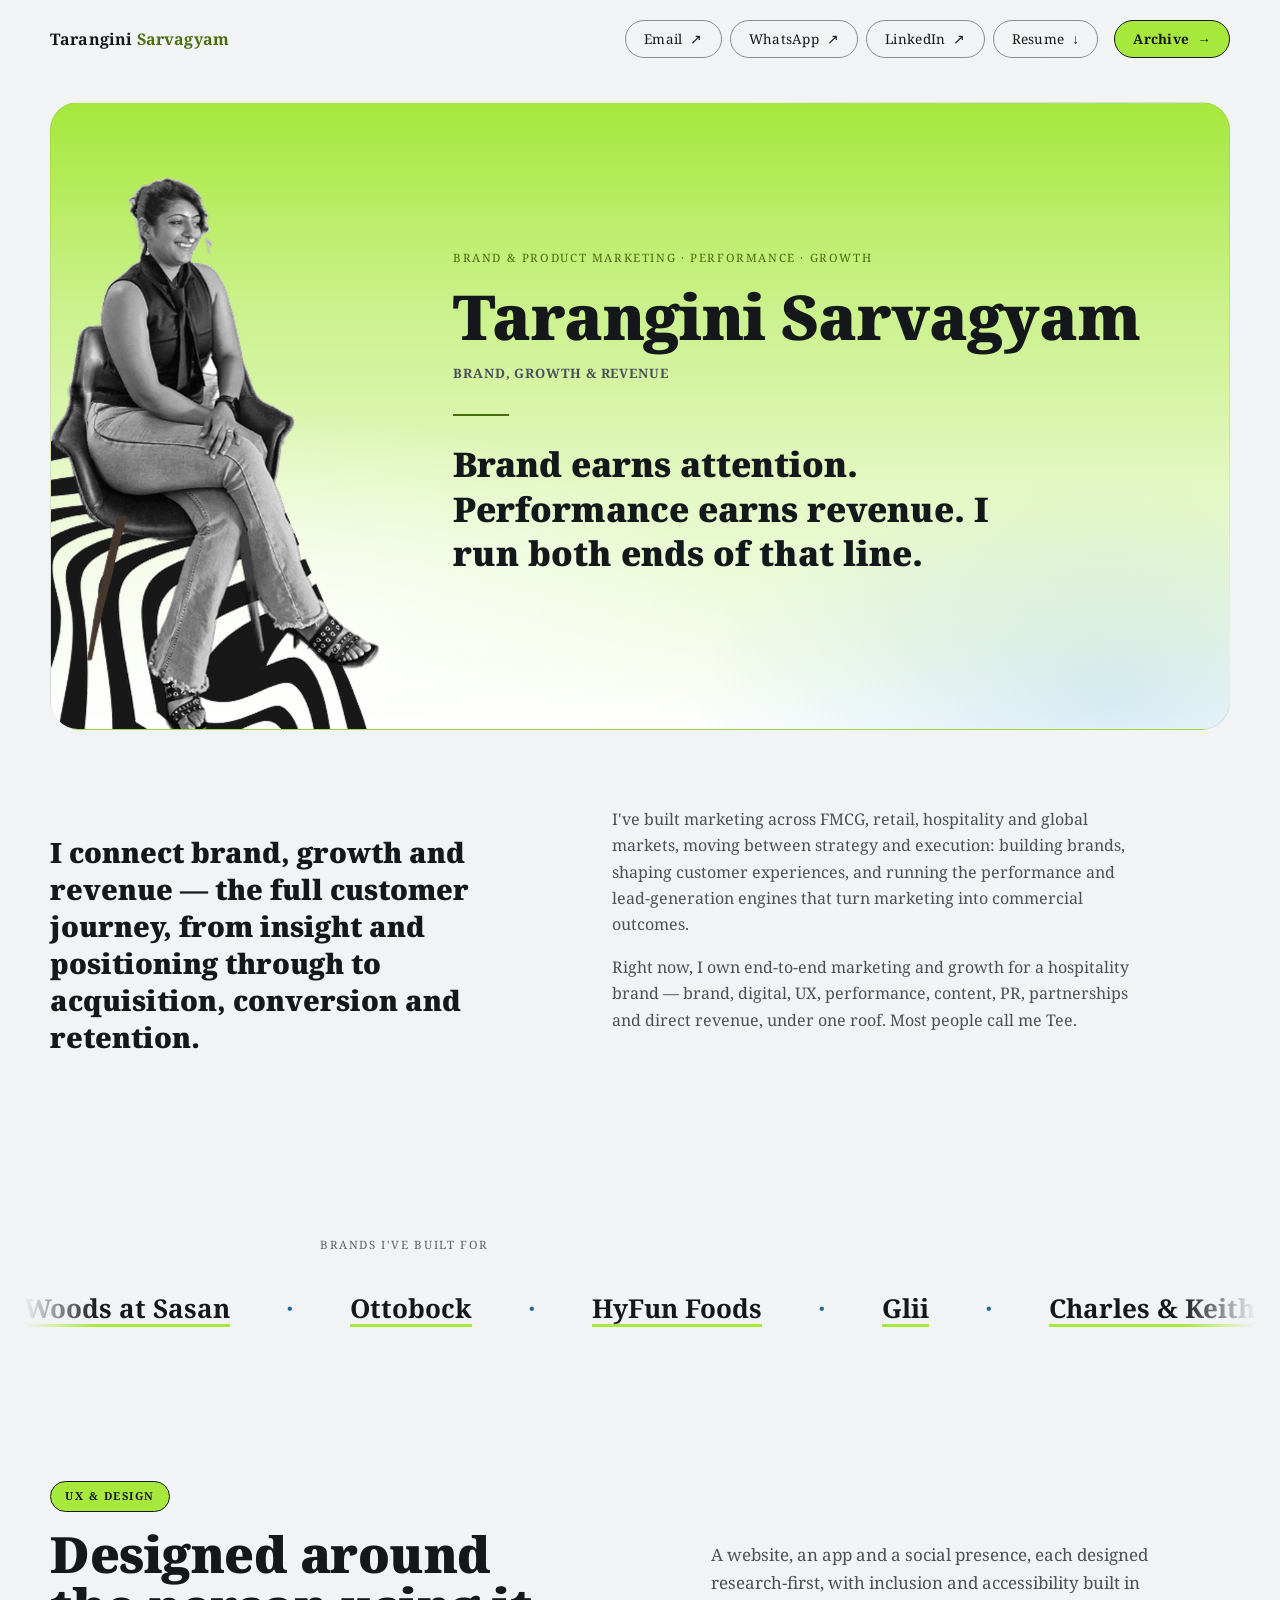
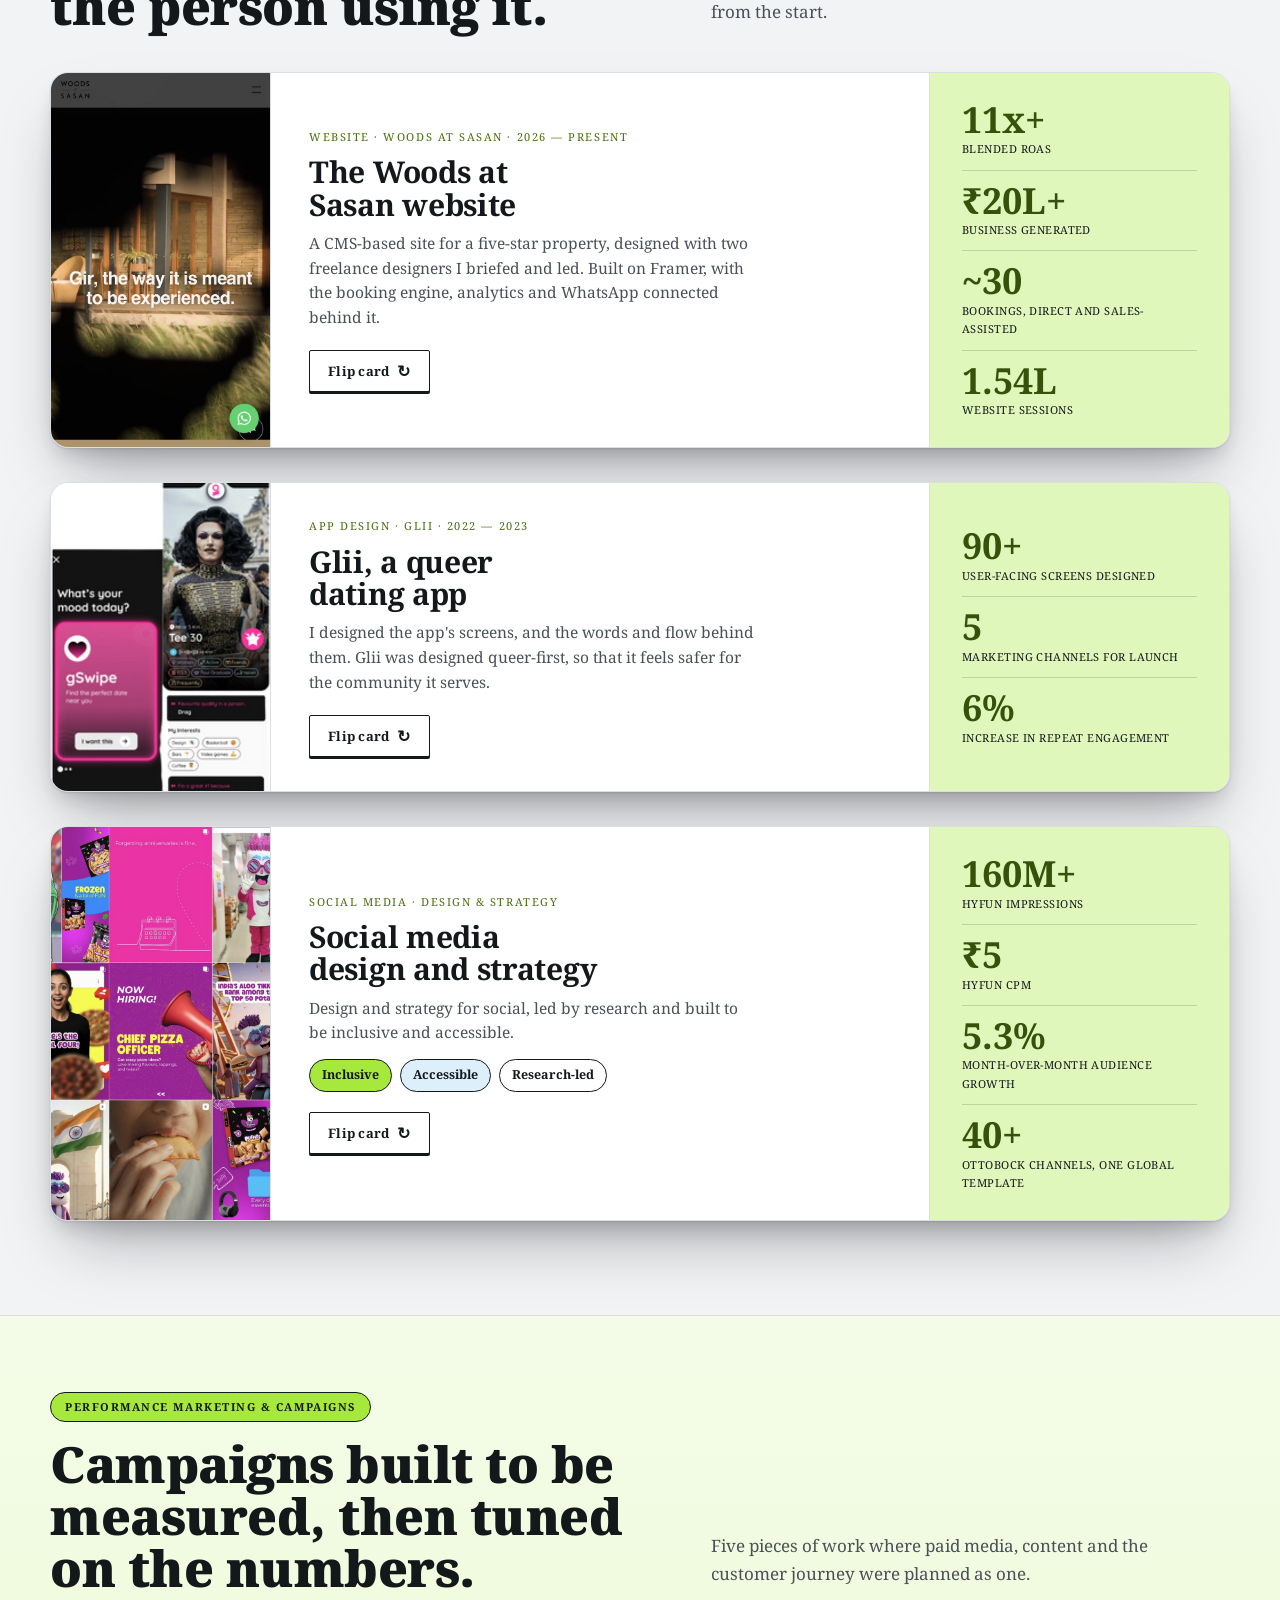
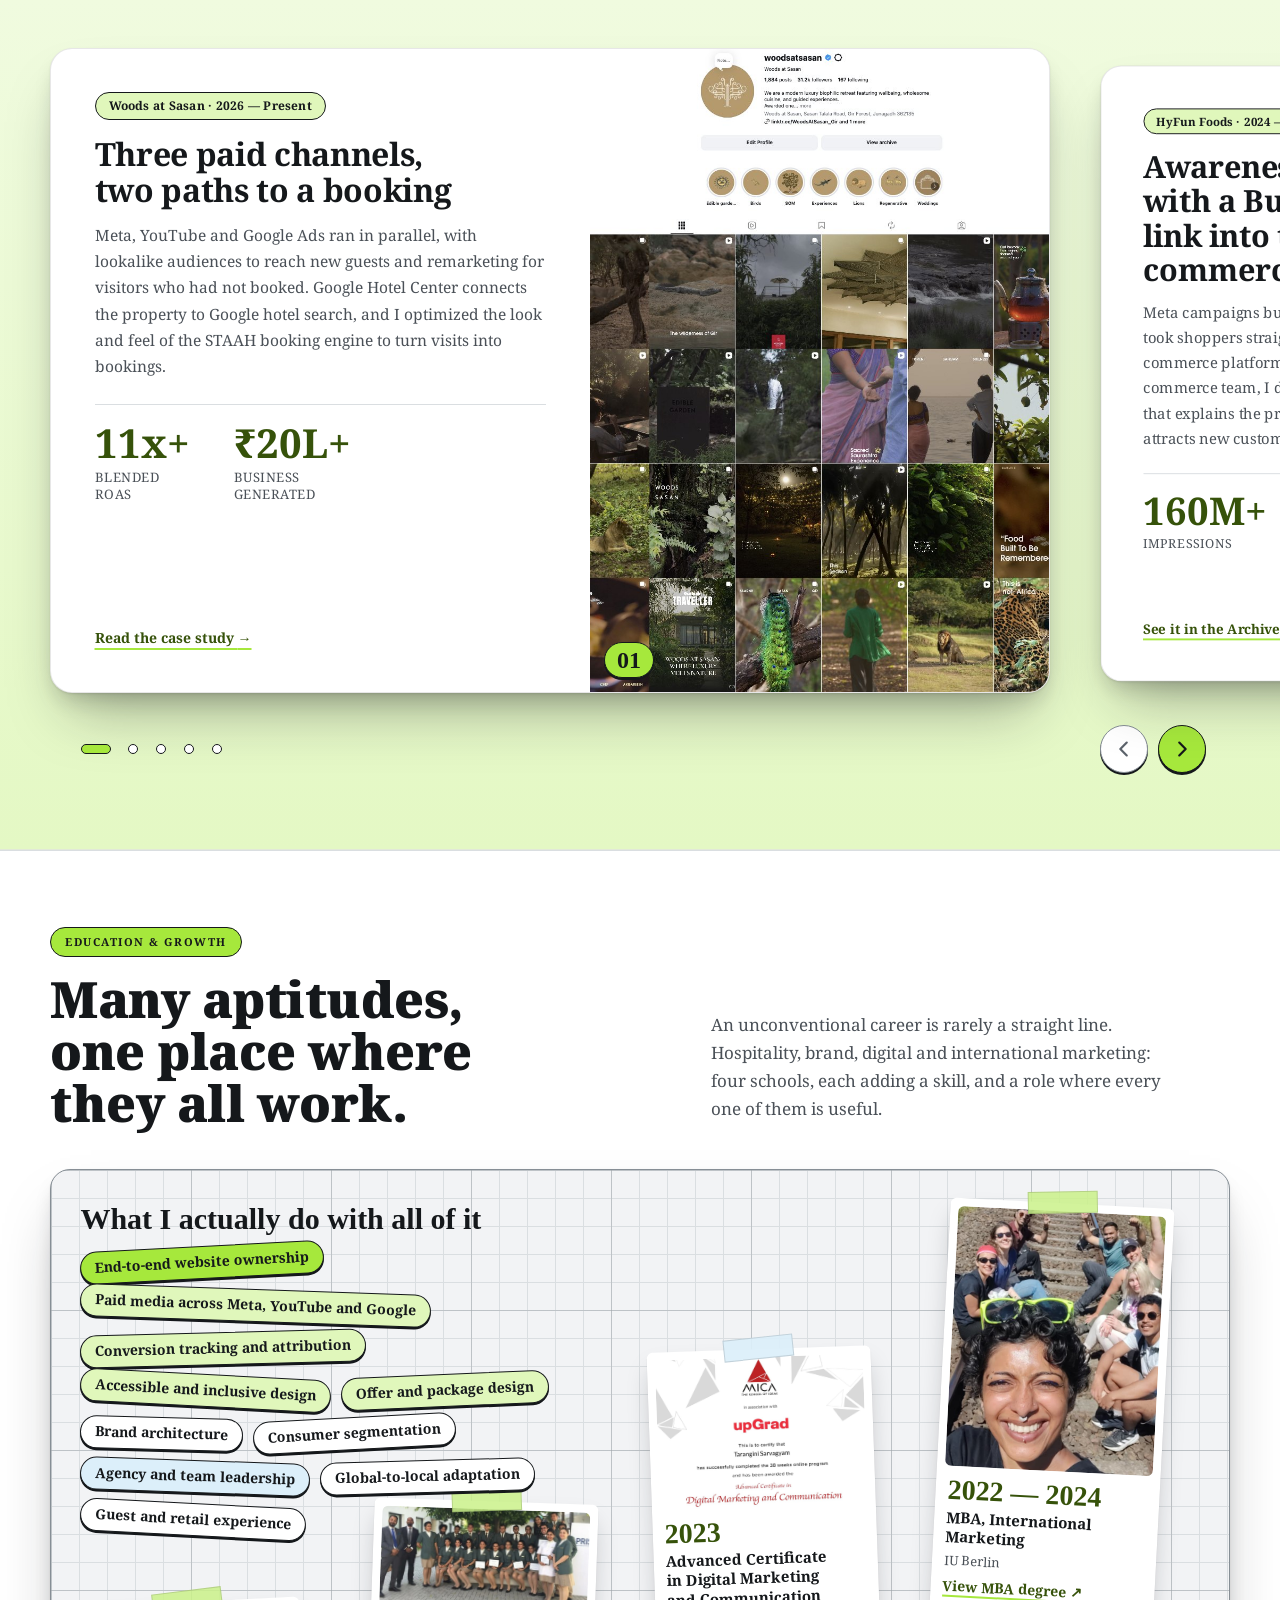
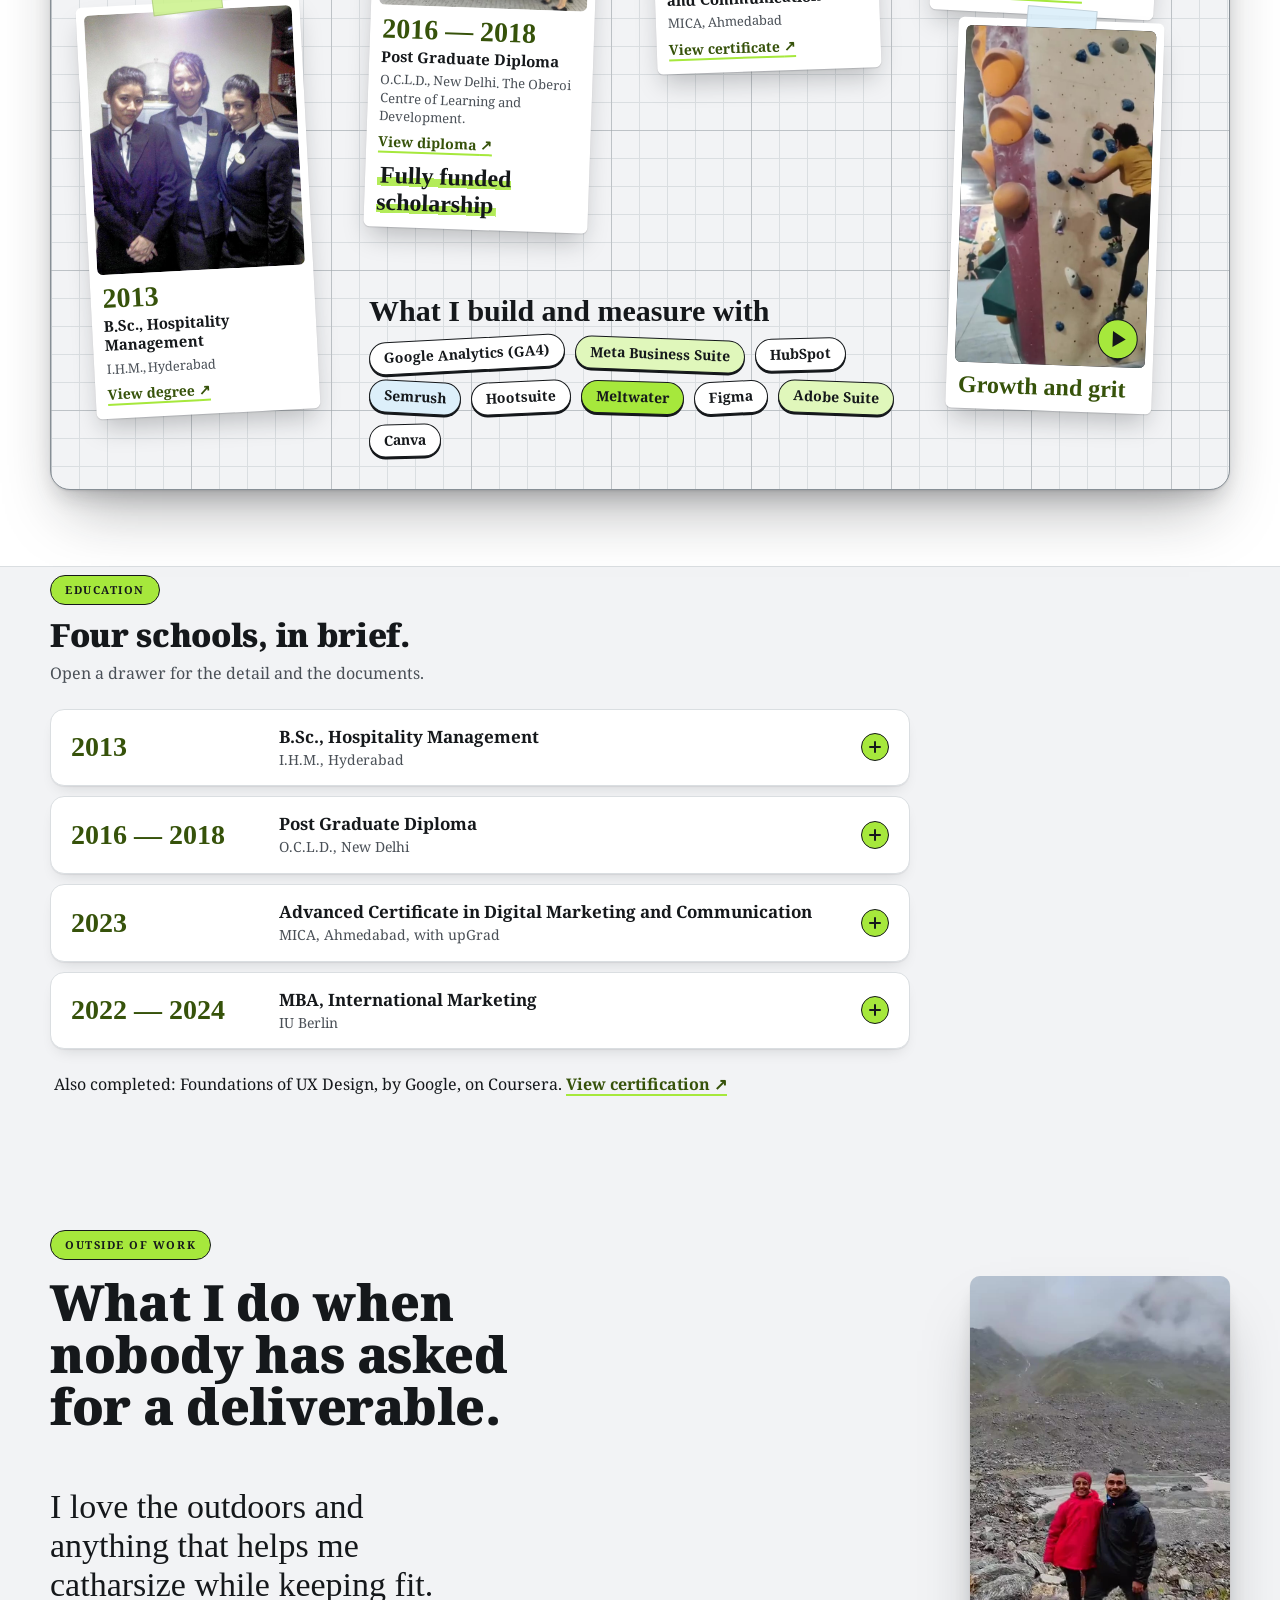
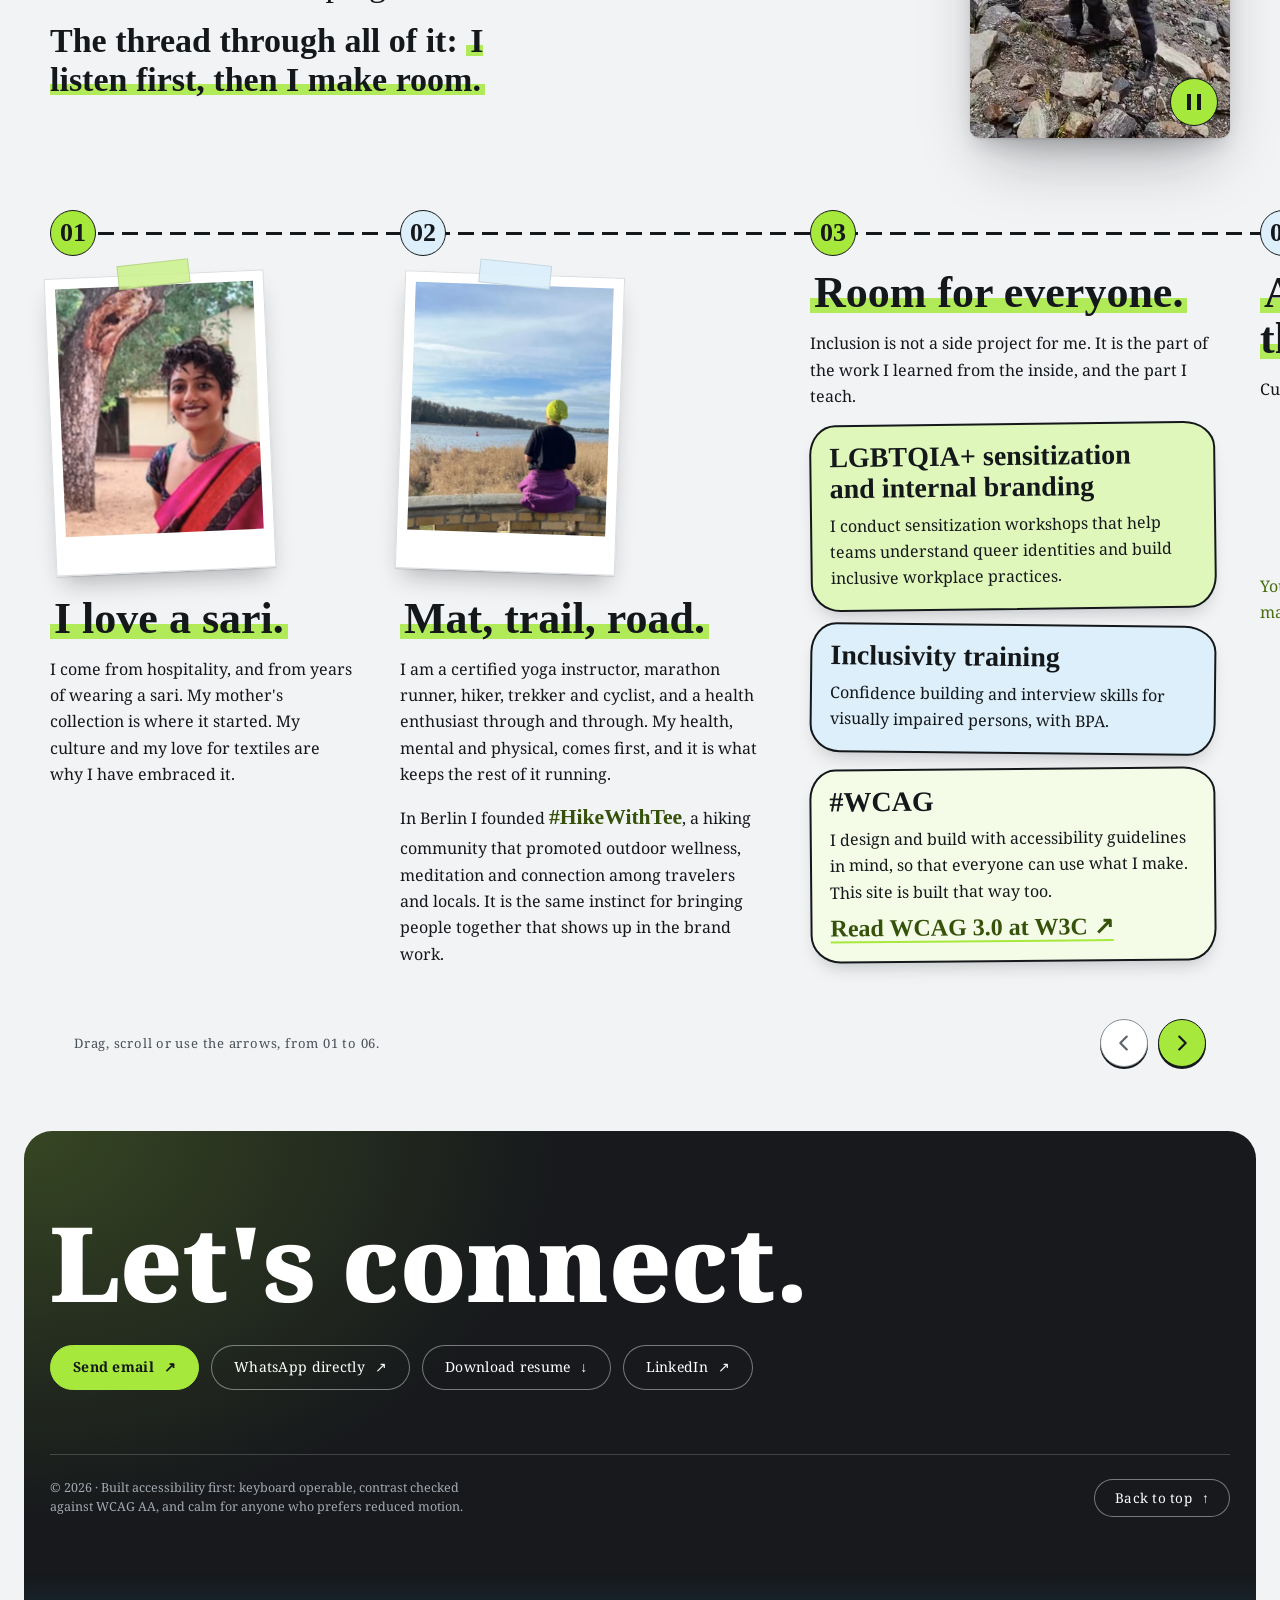
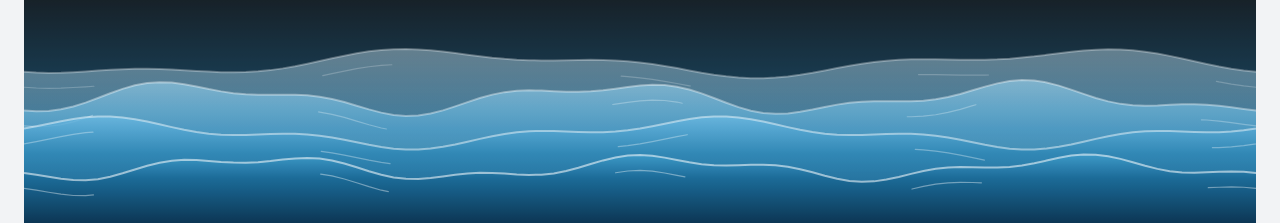
==== commit 75af4809: "Add files via upload" ====
--- a/index.html
+++ b/index.html
@@ -22,7 +22,7 @@
         <a class="hc-link" href="https://mail.google.com/mail/?view=cm&amp;fs=1&amp;to=tarangini.1992@gmail.com" target="_blank" rel="noopener" aria-label="Email (opens Gmail in a new tab)">Email <span class="hc-arrow" aria-hidden="true">↗</span></a>
         <a class="hc-link" href="https://wa.me/919998915152" target="_blank" rel="noopener" aria-label="WhatsApp (opens in a new tab)">WhatsApp <span class="hc-arrow" aria-hidden="true">↗</span></a>
         <a class="hc-link" href="https://www.linkedin.com/in/tarangini-sarvagyam-b781294b/" target="_blank" rel="noopener" aria-label="LinkedIn (opens in a new tab)">LinkedIn <span class="hc-arrow" aria-hidden="true">↗</span></a>
-        <a class="hc-link" href="assets/tarangini-sarvagyam-resume.pdf" target="_blank" rel="noopener" aria-label="Resume (PDF, opens in a new tab)">Resume <span class="hc-arrow" aria-hidden="true">↓</span></a>
+        <a class="hc-link" href="tarangini-sarvagyam-resume.pdf" target="_blank" rel="noopener" aria-label="Resume (PDF, opens in a new tab)">Resume <span class="hc-arrow" aria-hidden="true">↓</span></a>
       </nav>
       <a class="archive-btn" href="experience.html" aria-label="Archive: every role, by year">Archive <span aria-hidden="true">→</span></a>
     </div>
@@ -59,7 +59,7 @@
     <!-- HERO -->
     <section class="hero" data-reveal>
       <figure class="hero-photo">
-        <img src="assets/hero-cutout-v2.webp" width="987" height="1656" alt="Tarangini Sarvagyam, seated and smiling in a black and white photograph, with bold black wave stripes flowing behind the chair.">
+        <img src="hero-cutout-v2.webp" width="987" height="1656" alt="Tarangini Sarvagyam, seated and smiling in a black and white photograph, with bold black wave stripes flowing behind the chair.">
       </figure>
       <div class="hero-copy">
         <span class="eyebrow">Brand &amp; Product Marketing · Performance · Growth</span>
@@ -125,7 +125,7 @@
           <div class="flip-inner">
             <div class="flip-face flip-front" data-flip-front>
               <div class="flip-media">
-                <img src="assets/case/ws-hero-mobile.jpg" width="635" height="1200" alt="Mobile homepage hero of Woods at Sasan as the film opens out of darkness: a timber-framed building and tall grass, the headline 'Gir, the way it is meant to be experienced.', a notice bar reading 'One MICHELIN Key 2026' above the navigation, a WhatsApp button at the right and a Book now bar fixed along the bottom." loading="lazy">
+                <img src="ws-hero-mobile.jpg" width="635" height="1200" alt="Mobile homepage hero of Woods at Sasan as the film opens out of darkness: a timber-framed building and tall grass, the headline 'Gir, the way it is meant to be experienced.', a notice bar reading 'One MICHELIN Key 2026' above the navigation, a WhatsApp button at the right and a Book now bar fixed along the bottom." loading="lazy">
               </div>
               <div class="flip-text">
                 <span class="eyebrow">Website · Woods at Sasan · 2026 — Present</span>
@@ -163,7 +163,7 @@
           <div class="flip-inner">
             <div class="flip-face flip-front" data-flip-front>
               <div class="flip-media">
-                <img src="assets/glii/glii-gswipe.jpg" width="816" height="1662" alt="Two Glii app screens. On the left, the mood question with the gSwipe card, which reads 'Find the perfect date near you'. On the right, a profile with a photo, interests and three action buttons." loading="lazy">
+                <img src="glii-gswipe.jpg" width="816" height="1662" alt="Two Glii app screens. On the left, the mood question with the gSwipe card, which reads 'Find the perfect date near you'. On the right, a profile with a photo, interests and three action buttons." loading="lazy">
               </div>
               <div class="flip-text">
                 <span class="eyebrow">App design · Glii · 2022 — 2023</span>
@@ -200,7 +200,7 @@
           <div class="flip-inner">
             <div class="flip-face flip-front" data-flip-front>
               <div class="flip-media">
-                <img src="assets/hyfun/hyfun-feed.jpg" width="1600" height="1220" alt="A grid of fifteen HyFun social posts in purple and pink: a festival scene with lanterns and a crescent moon, a cricketer under the line 'Frozen but not fun', a pizza day greeting, the mascot in a supermarket aisle, the mascot among cricket supporters, a hiring post for a Chief Pizza Officer, a news-hook post about aloo tikki and vada pav, the mascot at India Gate, and Puffets product launch posts." loading="lazy">
+                <img src="hyfun-feed.jpg" width="1600" height="1220" alt="A grid of fifteen HyFun social posts in purple and pink: a festival scene with lanterns and a crescent moon, a cricketer under the line 'Frozen but not fun', a pizza day greeting, the mascot in a supermarket aisle, the mascot among cricket supporters, a hiring post for a Chief Pizza Officer, a news-hook post about aloo tikki and vada pav, the mascot at India Gate, and Puffets product launch posts." loading="lazy">
               </div>
               <div class="flip-text">
                 <span class="eyebrow">Social media · Design &amp; strategy</span>
@@ -261,7 +261,7 @@
               <a class="car-link" href="case-woods-at-sasan.html" aria-label="Read the case study: Woods at Sasan">Read the case study <span aria-hidden="true">→</span></a>
             </div>
             <figure class="car-fig">
-              <img src="assets/case/ws-instagram-profile.jpg" width="972" height="1210" alt="The Woods at Sasan Instagram profile: profile picture, story highlight circles and a grid of posts showing wildlife, forest and food." loading="lazy">
+              <img src="ws-instagram-profile.jpg" width="972" height="1210" alt="The Woods at Sasan Instagram profile: profile picture, story highlight circles and a grid of posts showing wildlife, forest and food." loading="lazy">
               <span class="car-num" aria-hidden="true">01</span>
             </figure>
           </div>
@@ -277,7 +277,7 @@
               <a class="car-link" href="experience.html#hyfun" aria-label="See it in the Archive: HyFun Foods">See it in the Archive <span aria-hidden="true">→</span></a>
             </div>
             <figure class="car-fig">
-              <img src="assets/hyfun/hyfun-feed.jpg" width="1600" height="1220" alt="A grid of fifteen HyFun social posts in purple and pink: a festival scene with lanterns and a crescent moon, a cricketer under the line 'Frozen but not fun', a pizza day greeting, the mascot in a supermarket aisle, the mascot among cricket supporters, a hiring post for a Chief Pizza Officer, a news-hook post about aloo tikki and vada pav, the mascot at India Gate, and Puffets product launch posts." loading="lazy">
+              <img src="hyfun-feed.jpg" width="1600" height="1220" alt="A grid of fifteen HyFun social posts in purple and pink: a festival scene with lanterns and a crescent moon, a cricketer under the line 'Frozen but not fun', a pizza day greeting, the mascot in a supermarket aisle, the mascot among cricket supporters, a hiring post for a Chief Pizza Officer, a news-hook post about aloo tikki and vada pav, the mascot at India Gate, and Puffets product launch posts." loading="lazy">
               <span class="car-num" aria-hidden="true">02</span>
             </figure>
           </div>
@@ -295,7 +295,7 @@
               <a class="car-link" href="experience.html#ottobock" aria-label="See it in the Archive: Ottobock">See it in the Archive <span aria-hidden="true">→</span></a>
             </div>
             <figure class="car-fig">
-              <img src="assets/ob/ob-stand.jpg" width="900" height="1200" alt="Tarangini laughing with three members of the global activation team in front of the Ottobock stand, beneath a large campaign portrait of a smiling woman with a quote about pride in her prosthesis." loading="lazy">
+              <img src="ob-stand.jpg" width="900" height="1200" alt="Tarangini laughing with three members of the global activation team in front of the Ottobock stand, beneath a large campaign portrait of a smiling woman with a quote about pride in her prosthesis." loading="lazy">
               <span class="car-num" aria-hidden="true">03</span>
             </figure>
           </div>
@@ -311,7 +311,7 @@
               <a class="car-link" href="experience.html#glii" aria-label="See it in the Archive: Glii">See it in the Archive <span aria-hidden="true">→</span></a>
             </div>
             <figure class="car-fig">
-              <img src="assets/glii/glii-creatives.jpg" width="1556" height="666" alt="Three Glii launch posts on a black panel: a yellow card explaining the app, a close-up of a pink tongue marked with the hashtag IFYKYK, and a teal card reading 'India's safest and finest LGBTQ dating app'." loading="lazy">
+              <img src="glii-creatives.jpg" width="1556" height="666" alt="Three Glii launch posts on a black panel: a yellow card explaining the app, a close-up of a pink tongue marked with the hashtag IFYKYK, and a teal card reading 'India's safest and finest LGBTQ dating app'." loading="lazy">
               <span class="car-num" aria-hidden="true">04</span>
             </figure>
           </div>
@@ -323,7 +323,7 @@
               <a class="car-link" href="experience.html#flagship" aria-label="See it in the Archive: Woods at Sasan">See it in the Archive <span aria-hidden="true">→</span></a>
             </div>
             <figure class="car-fig">
-              <img src="assets/wsas/ws-table.jpg" width="1600" height="900" alt="Guests sharing a meal at an outdoor table, with a hand holding a bamboo steamer of grilled vegetables in the foreground and tall grass in the background." loading="lazy">
+              <img src="ws-table.jpg" width="1600" height="900" alt="Guests sharing a meal at an outdoor table, with a hand holding a bamboo steamer of grilled vegetables in the foreground and tall grass in the background." loading="lazy">
               <span class="car-num" aria-hidden="true">05</span>
             </figure>
           </div>
@@ -352,30 +352,30 @@
         <ol class="edu-prints" aria-label="Education, in order">
           <li class="edu-print ep-1">
             <figure class="ep-fig">
-              <img src="assets/oc/bsc-photo.jpg" width="720" height="900" alt="Three hospitality students in dark uniforms and bow ties, standing close together and smiling at the camera." loading="lazy">
+              <img src="bsc-photo.jpg" width="720" height="900" alt="Three hospitality students in dark uniforms and bow ties, standing close together and smiling at the camera." loading="lazy">
             </figure>
             <div class="ep-cap">
               <span class="ep-year">2013</span>
               <h3 class="ep-title">B.Sc., Hospitality Management</h3>
               <p class="ep-where">I.H.M., Hyderabad</p>
-              <a class="ep-link" href="assets/oc/bsc-degree.pdf" target="_blank" rel="noopener" aria-label="View degree: B.Sc., Hospitality (PDF, opens in a new tab)">View degree <span aria-hidden="true">↗</span></a>
+              <a class="ep-link" href="bsc-degree.pdf" target="_blank" rel="noopener" aria-label="View degree: B.Sc., Hospitality (PDF, opens in a new tab)">View degree <span aria-hidden="true">↗</span></a>
             </div>
           </li>
           <li class="edu-print ep-2">
             <figure class="ep-fig">
-              <img src="assets/oc/ocld-group-rect.jpg" width="836" height="398" alt="A group of hospitality trainees and two men in grey suits posing in a courtyard under a tree. Most wear green uniforms and several hold framed certificates." loading="lazy">
+              <img src="ocld-group-rect.jpg" width="836" height="398" alt="A group of hospitality trainees and two men in grey suits posing in a courtyard under a tree. Most wear green uniforms and several hold framed certificates." loading="lazy">
             </figure>
             <div class="ep-cap">
               <span class="ep-year">2016 — 2018</span>
               <h3 class="ep-title">Post Graduate Diploma</h3>
               <p class="ep-where">O.C.L.D., New Delhi. The Oberoi Centre of Learning and Development.</p>
-              <a class="ep-link" href="assets/oc/pg-diploma.pdf" target="_blank" rel="noopener" aria-label="View diploma: Post Graduate Diploma (PDF, opens in a new tab)">View diploma <span aria-hidden="true">↗</span></a>
+              <a class="ep-link" href="pg-diploma.pdf" target="_blank" rel="noopener" aria-label="View diploma: Post Graduate Diploma (PDF, opens in a new tab)">View diploma <span aria-hidden="true">↗</span></a>
               <p class="ep-note"><span>Fully funded scholarship</span></p>
             </div>
           </li>
           <li class="edu-print ep-3">
             <figure class="ep-fig">
-              <img src="assets/oc/mica-cert.jpg" width="1000" height="721" alt="MICA and upGrad certificate awarded to Tarangini Sarvagyam: Advanced Certificate in Digital Marketing and Communication." loading="lazy">
+              <img src="mica-cert.jpg" width="1000" height="721" alt="MICA and upGrad certificate awarded to Tarangini Sarvagyam: Advanced Certificate in Digital Marketing and Communication." loading="lazy">
             </figure>
             <div class="ep-cap">
               <span class="ep-year">2023</span>
@@ -386,21 +386,21 @@
           </li>
           <li class="edu-print ep-4">
             <figure class="ep-fig">
-              <img src="assets/oc/mba-photo.jpg" width="520" height="650" alt="Tarangini smiling in a selfie while seated on a railway track, with six friends sitting on the rails behind her, some of them waving." loading="lazy">
+              <img src="mba-photo.jpg" width="520" height="650" alt="Tarangini smiling in a selfie while seated on a railway track, with six friends sitting on the rails behind her, some of them waving." loading="lazy">
             </figure>
             <div class="ep-cap">
               <span class="ep-year">2022 — 2024</span>
               <h3 class="ep-title">MBA, International Marketing</h3>
               <p class="ep-where">IU Berlin</p>
-              <a class="ep-link" href="assets/oc/mba-degree.pdf" target="_blank" rel="noopener" aria-label="View MBA degree (PDF, opens in a new tab)">View MBA degree <span aria-hidden="true">↗</span></a>
+              <a class="ep-link" href="mba-degree.pdf" target="_blank" rel="noopener" aria-label="View MBA degree (PDF, opens in a new tab)">View MBA degree <span aria-hidden="true">↗</span></a>
             </div>
           </li>
         </ol>
 
         <figure class="edu-print ep-video">
           <div class="ep-frame">
-            <video data-edu-video muted loop playsinline preload="metadata" poster="assets/oc/edu-clip-poster.jpg" aria-label="A person in a mustard top and black trousers climbs an indoor wall with orange and blue holds. A short looping clip with no sound.">
-              <source src="assets/oc/edu-clip.mp4" type="video/mp4">
+            <video data-edu-video muted loop playsinline preload="metadata" poster="edu-clip-poster.jpg" aria-label="A person in a mustard top and black trousers climbs an indoor wall with orange and blue holds. A short looping clip with no sound.">
+              <source src="edu-clip.mp4" type="video/mp4">
             </video>
             <button class="ow-video-btn ep-vbtn" type="button" data-edu-video-toggle aria-label="Pause video"><span class="ow-vb-icon" aria-hidden="true"></span></button>
           </div>
@@ -459,7 +459,7 @@
             <span class="dr-icon" aria-hidden="true"></span>
           </summary>
           <div class="dr-body">
-            <p>Bachelor of Science in Hospitality Management, Food Science and Applied Nutrition. A course that went into detail on every operational touch point of hospitality and retail. <a class="dr-link" href="assets/oc/bsc-degree.pdf" target="_blank" rel="noopener" aria-label="View the degree: B.Sc. (PDF, opens in a new tab)">View the degree <span aria-hidden="true">↗</span></a></p>
+            <p>Bachelor of Science in Hospitality Management, Food Science and Applied Nutrition. A course that went into detail on every operational touch point of hospitality and retail. <a class="dr-link" href="bsc-degree.pdf" target="_blank" rel="noopener" aria-label="View the degree: B.Sc. (PDF, opens in a new tab)">View the degree <span aria-hidden="true">↗</span></a></p>
           </div>
         </details>
         <details class="drawer">
@@ -469,7 +469,7 @@
             <span class="dr-icon" aria-hidden="true"></span>
           </summary>
           <div class="dr-body">
-            <p>A fully funded scholarship from the prestigious Oberoi Centre of Learning and Development, focused on Guest Service Management: food and beverage, and front office operations. <a class="dr-link" href="assets/oc/pg-diploma.pdf" target="_blank" rel="noopener" aria-label="View the diploma: Post Graduate Diploma (PDF, opens in a new tab)">View the diploma <span aria-hidden="true">↗</span></a></p>
+            <p>A fully funded scholarship from the prestigious Oberoi Centre of Learning and Development, focused on Guest Service Management: food and beverage, and front office operations. <a class="dr-link" href="pg-diploma.pdf" target="_blank" rel="noopener" aria-label="View the diploma: Post Graduate Diploma (PDF, opens in a new tab)">View the diploma <span aria-hidden="true">↗</span></a></p>
           </div>
         </details>
         <details class="drawer">
@@ -489,7 +489,7 @@
             <span class="dr-icon" aria-hidden="true"></span>
           </summary>
           <div class="dr-body">
-            <p>Focused on international marketing, business relations, economic research, corporate governance, cyber security and more. An on-campus program combining case studies and a thesis. The thesis was an accessibility study of Ottobock's website, and its content is confidential. <a class="dr-link" href="assets/oc/mba-degree.pdf" target="_blank" rel="noopener" aria-label="View the degree: MBA (PDF, opens in a new tab)">View the degree <span aria-hidden="true">↗</span></a></p>
+            <p>Focused on international marketing, business relations, economic research, corporate governance, cyber security and more. An on-campus program combining case studies and a thesis. The thesis was an accessibility study of Ottobock's website, and its content is confidential. <a class="dr-link" href="mba-degree.pdf" target="_blank" rel="noopener" aria-label="View the degree: MBA (PDF, opens in a new tab)">View the degree <span aria-hidden="true">↗</span></a></p>
           </div>
         </details>
         <p class="edn-also">Also completed: Foundations of UX Design, by Google, on Coursera. <a class="dr-link" href="https://coursera.org/share/b1b7b796fde0edae4b63f7801d80096b" target="_blank" rel="noopener" aria-label="View certification: Foundations of UX Design (opens in a new tab)">View certification <span aria-hidden="true">↗</span></a></p>
@@ -508,8 +508,8 @@
           <p class="cn-thread">The thread through all of it: <span>I listen first, then I make room.</span></p>
         </div>
         <figure class="ow-video cn-video">
-          <video data-hero-video autoplay muted loop playsinline preload="auto" poster="assets/ow/ow-hike-poster.jpg" aria-label="Two hikers in red and black jackets stand together on a rocky trail, with a misty mountain valley behind them. A short looping clip.">
-            <source src="assets/ow/ow-hike.mp4" type="video/mp4">
+          <video data-hero-video autoplay muted loop playsinline preload="auto" poster="ow-hike-poster.jpg" aria-label="Two hikers in red and black jackets stand together on a rocky trail, with a misty mountain valley behind them. A short looping clip.">
+            <source src="ow-hike.mp4" type="video/mp4">
           </video>
           <button class="ow-video-btn" type="button" data-video-toggle aria-label="Pause video"><span class="ow-vb-icon" aria-hidden="true"></span></button>
         </figure>
@@ -523,7 +523,7 @@
             <span class="cn-node" aria-hidden="true">01</span>
             <div class="cn-card">
               <figure class="cn-polaroid cn-pol-a">
-                <img src="assets/ow/ow-sari-print.jpg" width="440" height="550" alt="Tarangini smiling in a black sari with a bright pink and orange border, standing in a sandy courtyard beside a large old tree." loading="lazy">
+                <img src="ow-sari-print.jpg" width="440" height="550" alt="Tarangini smiling in a black sari with a bright pink and orange border, standing in a sandy courtyard beside a large old tree." loading="lazy">
               </figure>
               <h3 class="cn-title"><span>I love a sari.</span></h3>
               <p class="cn-lead">I come from hospitality, and from years of wearing a sari. My mother's collection is where it started. My culture and my love for textiles are why I have embraced it.</p>
@@ -534,7 +534,7 @@
             <span class="cn-node" aria-hidden="true">02</span>
             <div class="cn-card">
               <figure class="cn-polaroid cn-pol-b">
-                <img src="assets/ow/ow-bench-print.jpg" width="442" height="550" alt="A person seen from behind, in a black T-shirt, a purple wrap at the waist and a lime-green head wrap, sitting on a low brick wall and looking out over a lake. Reeds stand in front of the water and a wide blue sky fills the top of the photo." loading="lazy">
+                <img src="ow-bench-print.jpg" width="442" height="550" alt="A person seen from behind, in a black T-shirt, a purple wrap at the waist and a lime-green head wrap, sitting on a low brick wall and looking out over a lake. Reeds stand in front of the water and a wide blue sky fills the top of the photo." loading="lazy">
               </figure>
               <h3 class="cn-title"><span>Mat, trail, road.</span></h3>
               <p class="cn-lead">I am a certified yoga instructor, marathon runner, hiker, trekker and cyclist, and a health enthusiast through and through. My health, mental and physical, comes first, and it is what keeps the rest of it running.</p>
@@ -610,10 +610,10 @@
               <p class="cn-lead">I stand behind <b class="ow-hash">#AdoptDontShop</b>.</p>
               <div class="cn-prints">
                 <figure class="cn-polaroid cn-pol-c">
-                  <img src="assets/ow/ow-dog-lane.jpg" width="720" height="900" alt="Tarangini kneeling on a paved lane in a teal head wrap and black top, gently petting a golden dog beside a stone wall." loading="lazy">
+                  <img src="ow-dog-lane.jpg" width="720" height="900" alt="Tarangini kneeling on a paved lane in a teal head wrap and black top, gently petting a golden dog beside a stone wall." loading="lazy">
                 </figure>
                 <figure class="cn-polaroid cn-pol-d">
-                  <img src="assets/ow/ow-dog-trail.jpg" width="960" height="1200" alt="Tarangini in a pink rain jacket and orange backpack, touching noses with a cream and golden dog against low clouds." loading="lazy">
+                  <img src="ow-dog-trail.jpg" width="960" height="1200" alt="Tarangini in a pink rain jacket and orange backpack, touching noses with a cream and golden dog against low clouds." loading="lazy">
                 </figure>
               </div>
             </div>
@@ -639,7 +639,7 @@
         <div class="footer-actions">
           <a class="footer-pill footer-pill-solid" href="https://mail.google.com/mail/?view=cm&amp;fs=1&amp;to=tarangini.1992@gmail.com" target="_blank" rel="noopener" aria-label="Send email (opens Gmail in a new tab)">Send email <span aria-hidden="true">↗</span></a>
           <a class="footer-pill" href="https://wa.me/919998915152" target="_blank" rel="noopener" aria-label="WhatsApp directly (opens in a new tab)">WhatsApp directly <span aria-hidden="true">↗</span></a>
-          <a class="footer-pill" href="assets/tarangini-sarvagyam-resume.pdf" target="_blank" rel="noopener">Download resume <span aria-hidden="true">↓</span></a>
+          <a class="footer-pill" href="tarangini-sarvagyam-resume.pdf" target="_blank" rel="noopener">Download resume <span aria-hidden="true">↓</span></a>
           <a class="footer-pill" href="https://www.linkedin.com/in/tarangini-sarvagyam-b781294b/" target="_blank" rel="noopener" aria-label="LinkedIn (opens in a new tab)">LinkedIn <span aria-hidden="true">↗</span></a>
         </div>
       </div>
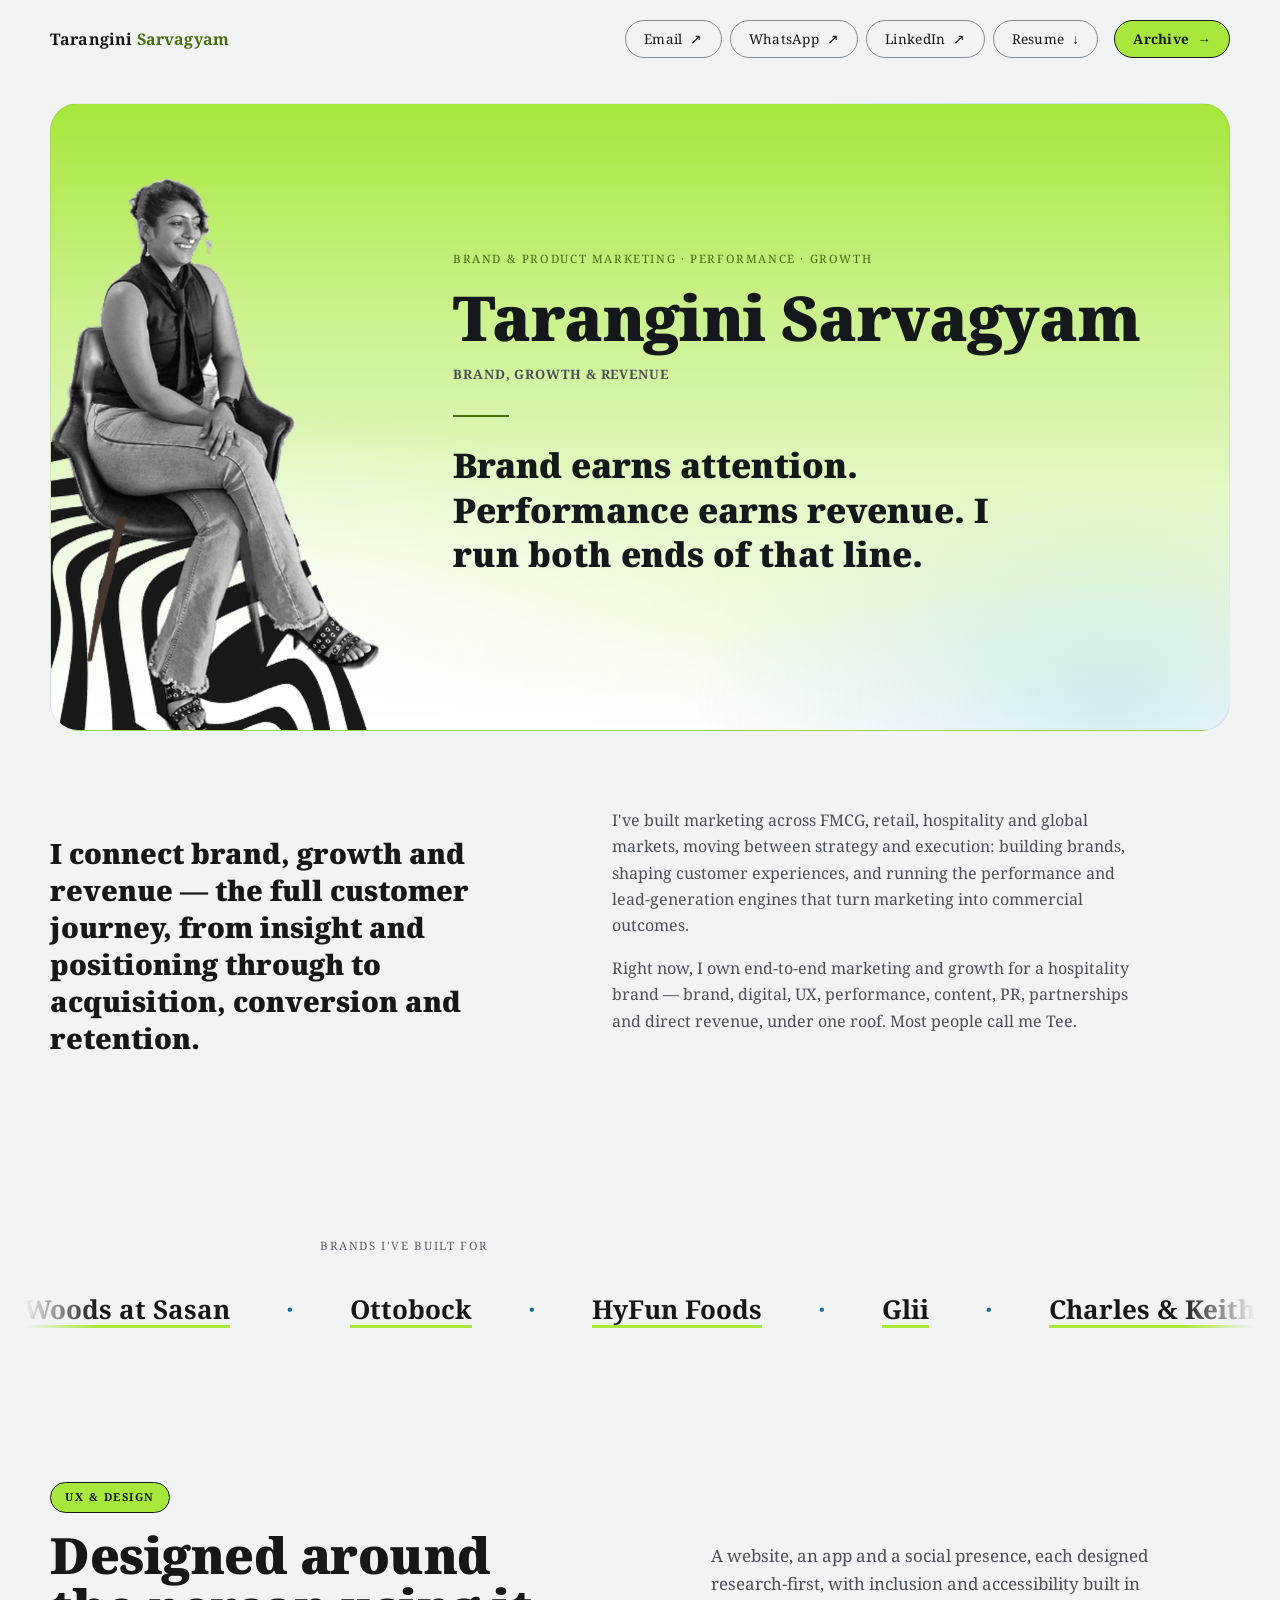
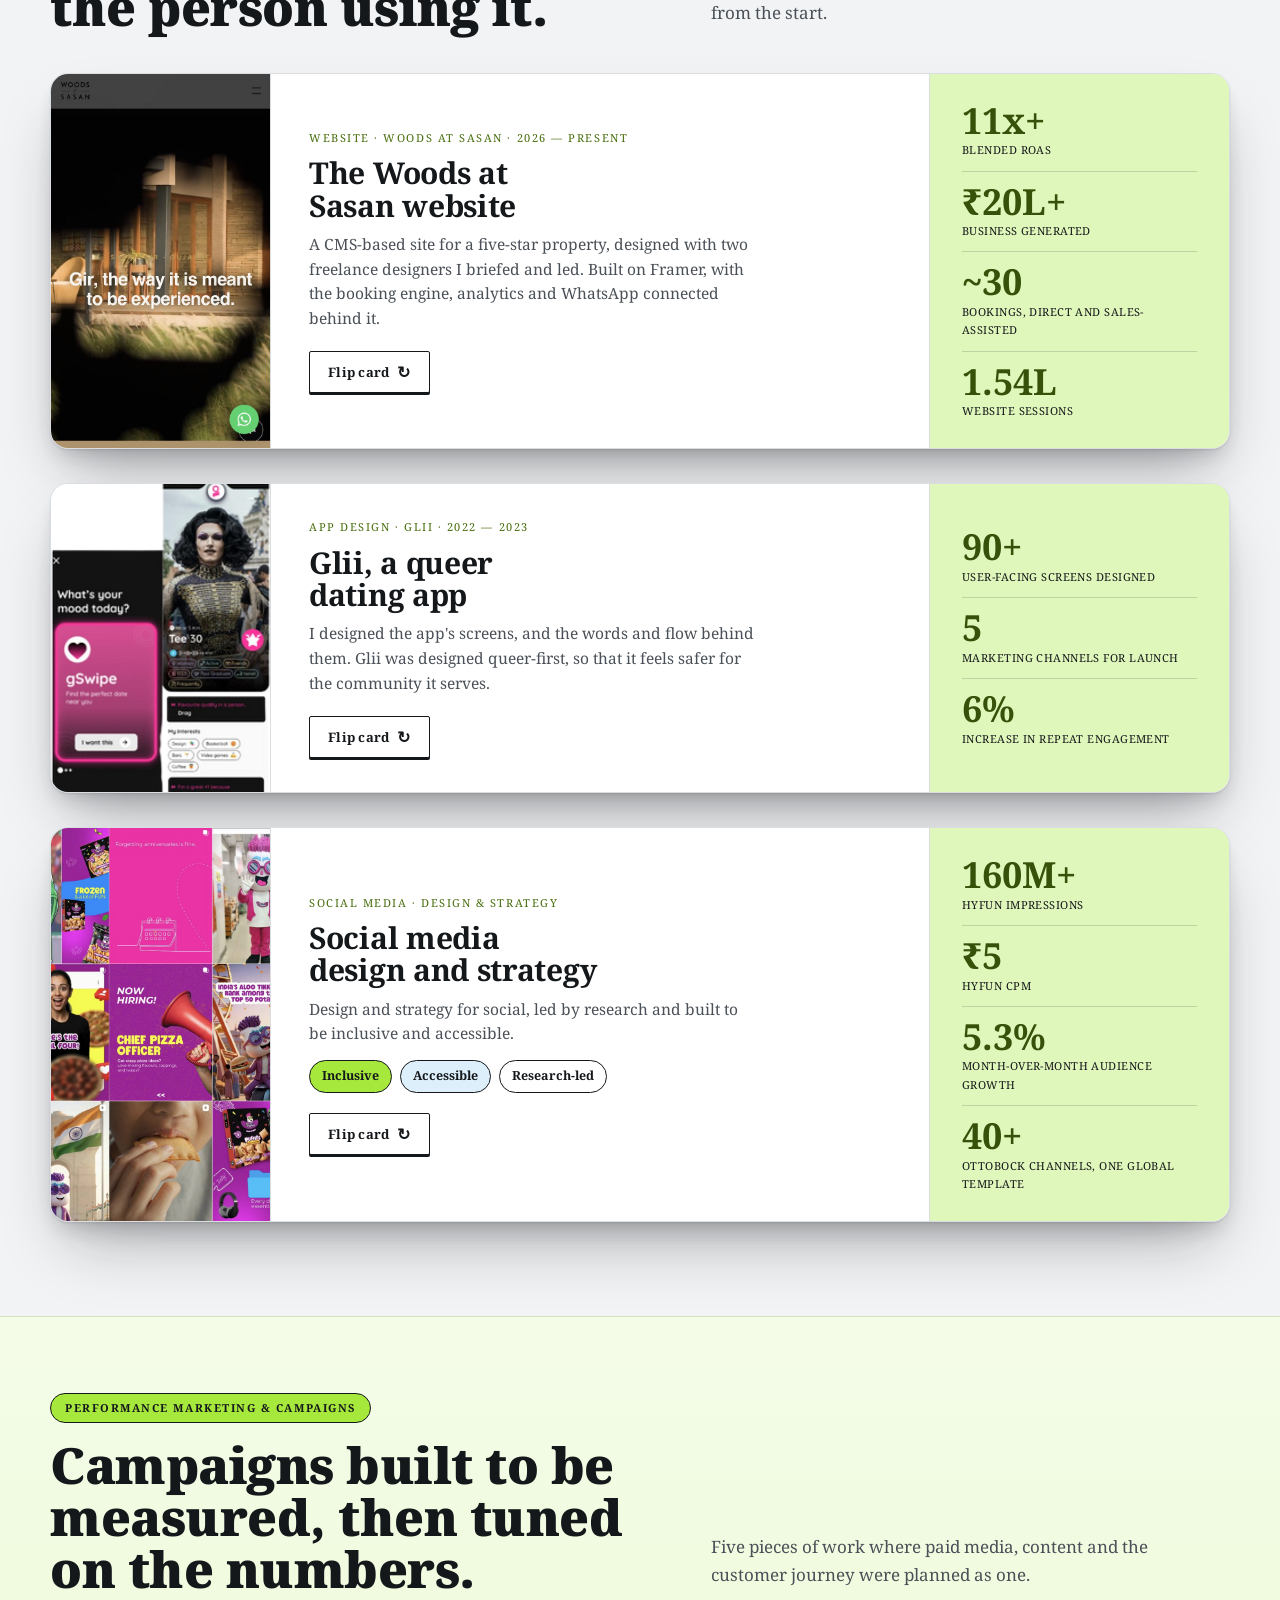
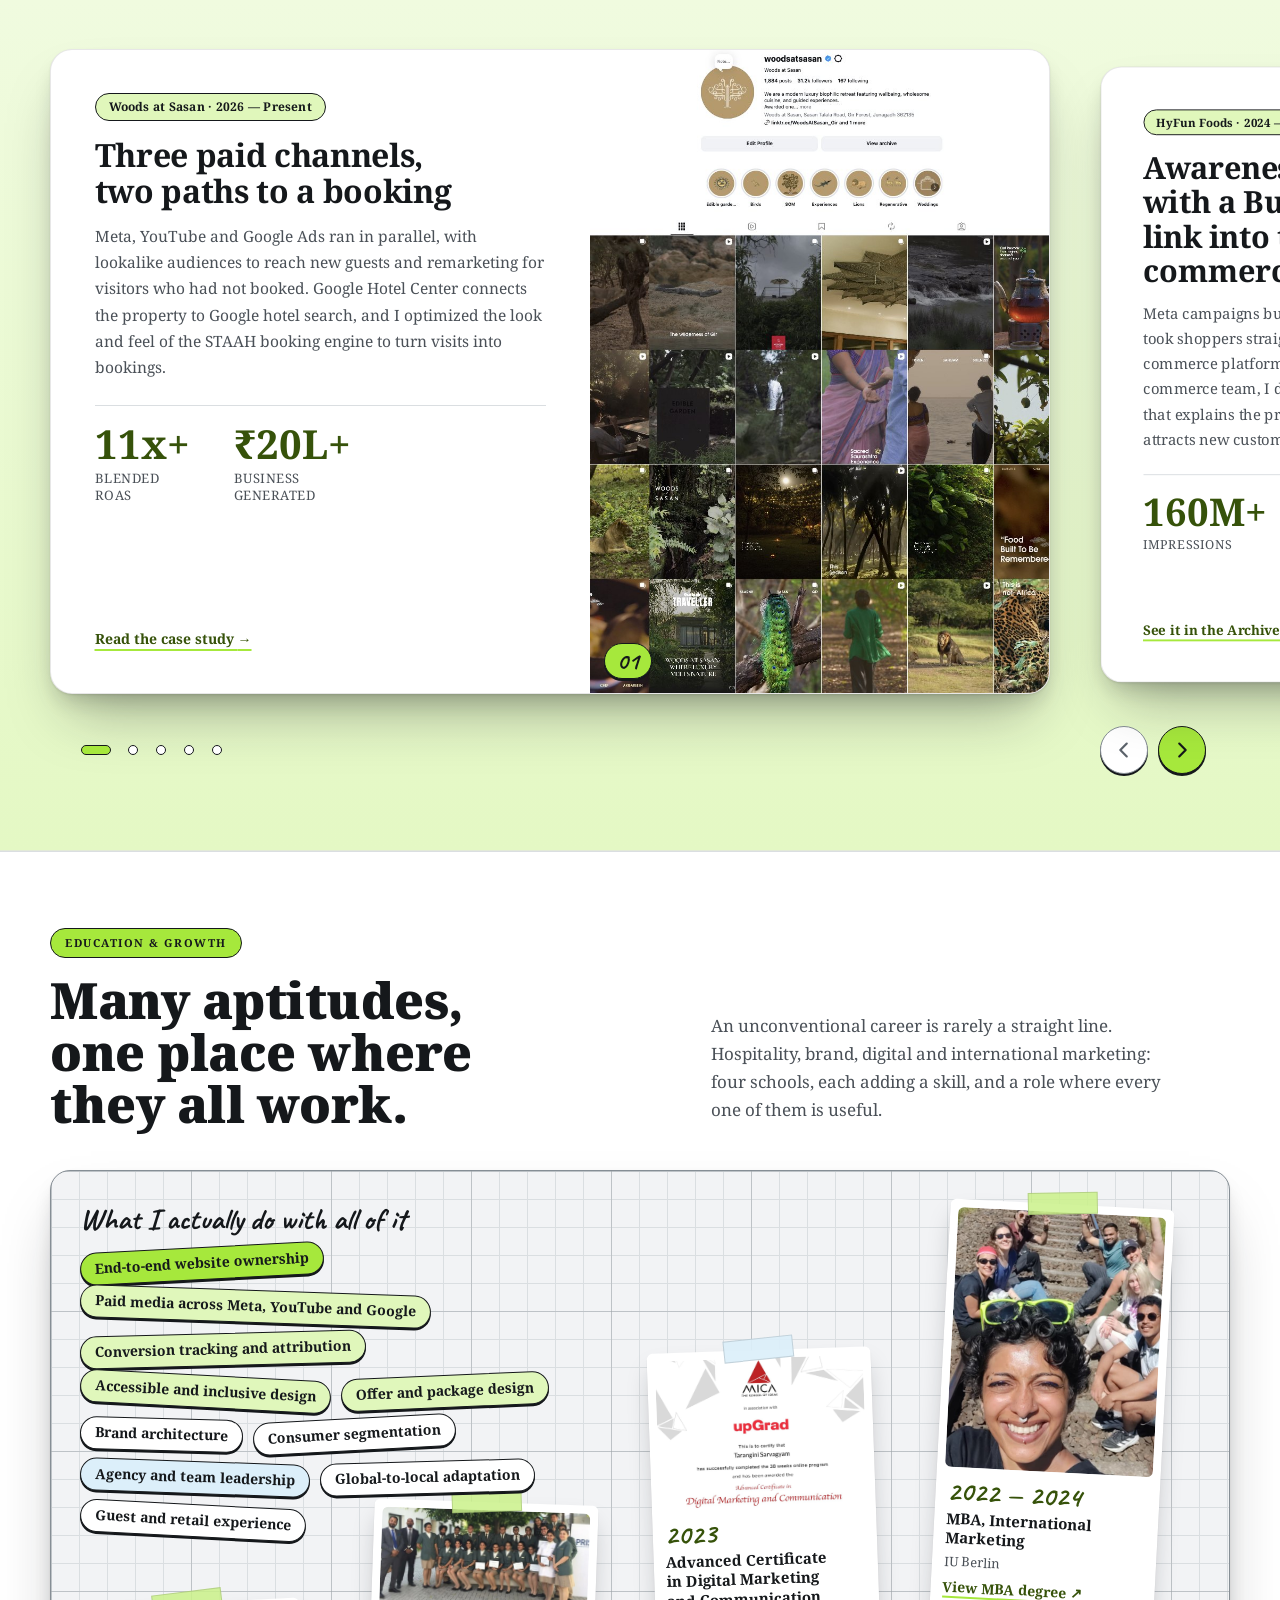
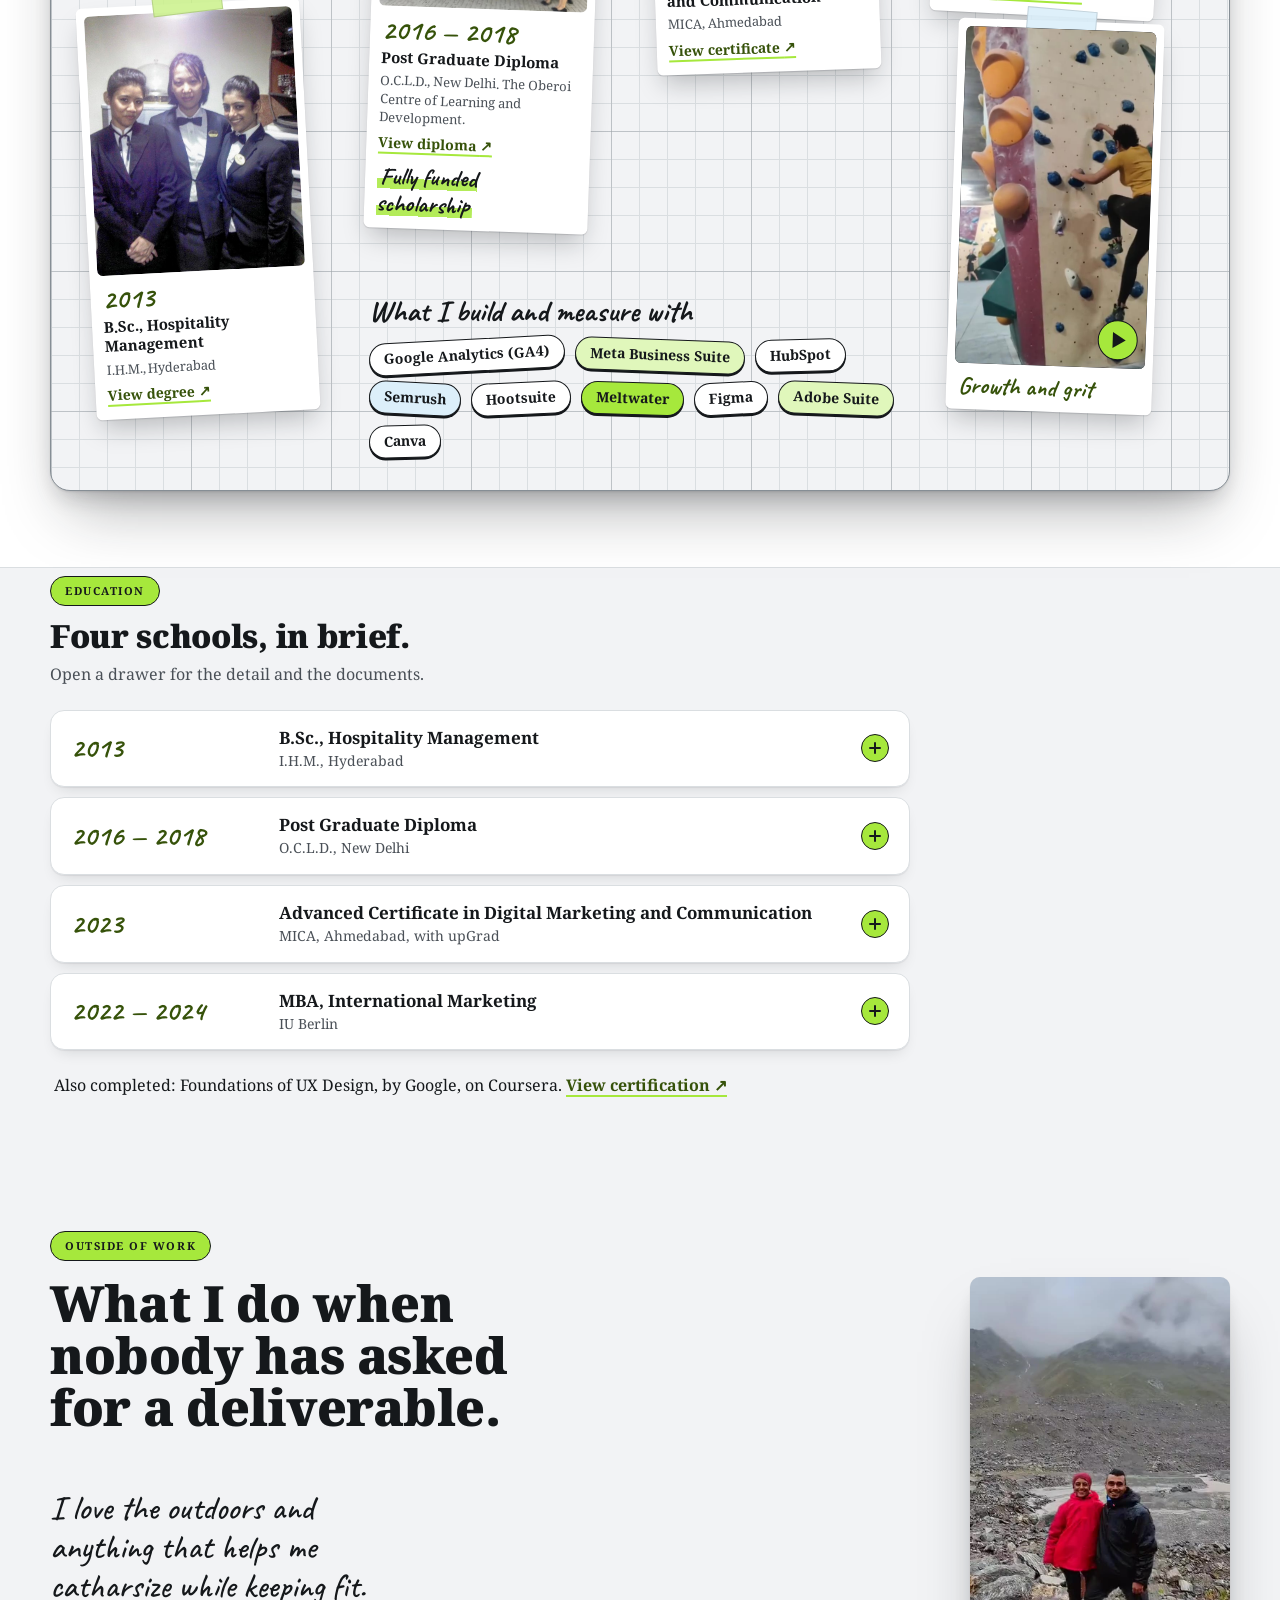
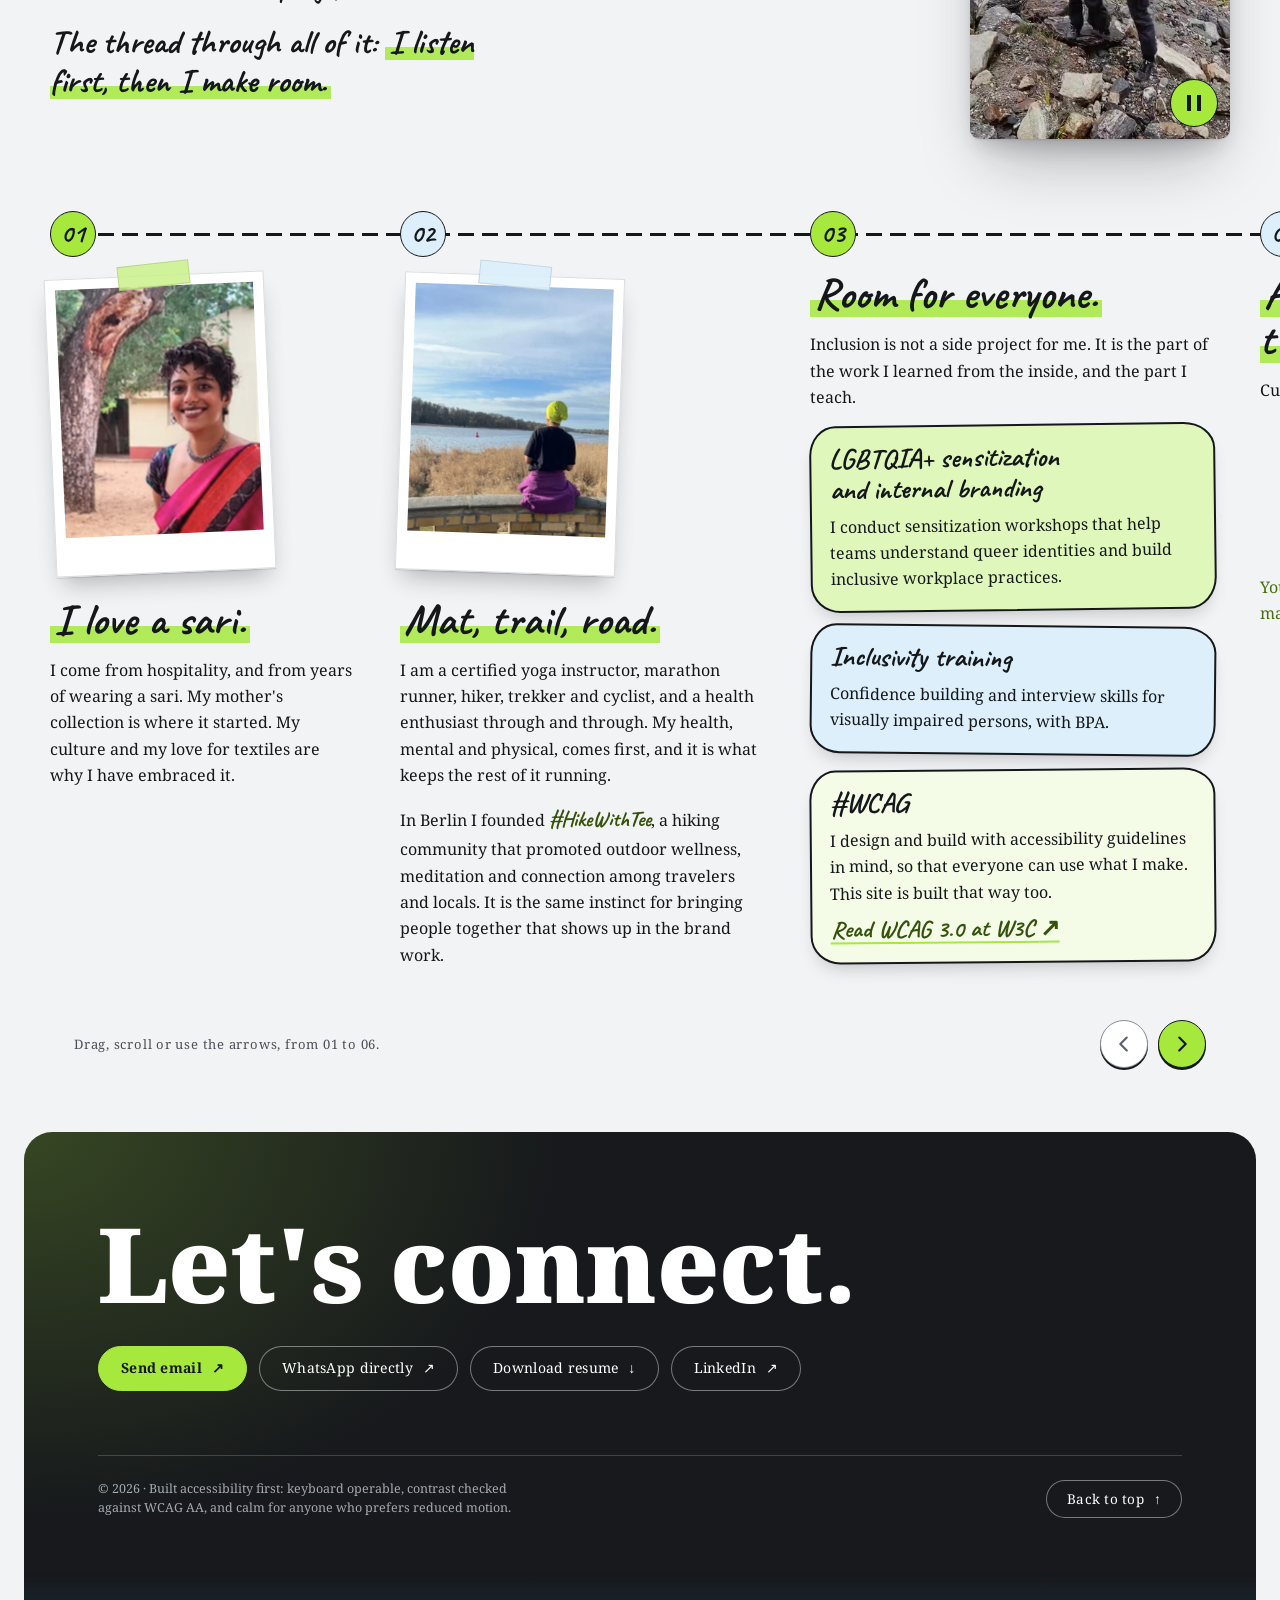
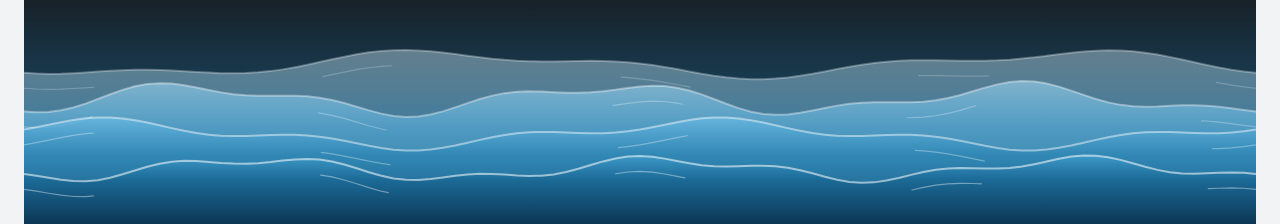
==== commit 0187c9d3: "Add files via upload" ====
--- a/index.html
+++ b/index.html
@@ -5,9 +5,9 @@
 <meta name="viewport" content="width=device-width, initial-scale=1, viewport-fit=cover"><title>Tarangini Sarvagyam</title>
 <meta name="description" content="Brand, growth and revenue — Tarangini Sarvagyam's portfolio.">
 <link rel="preconnect" href="https://fonts.googleapis.com">
-<link rel="stylesheet" href="https://fonts.googleapis.com/css2?family=Fira+Sans:wght@900&family=PT+Serif:ital,wght@0,400;0,700;1,400;1,700&display=swap">
+<link rel="stylesheet" href="https://fonts.googleapis.com/css2?family=Caveat:wght@500;700&family=Fira+Sans:wght@900&family=PT+Serif:ital,wght@0,400;0,700;1,400;1,700&display=swap">
 <link rel="stylesheet" href="https://fonts.googleapis.com/css2?family=Noto+Serif:wght@400;700;900&text=%E2%82%B9&display=swap">
-<link rel="stylesheet" href="styles-v58.css">
+<link rel="stylesheet" href="styles-v59.css">
 </head>
 <body>
 
@@ -28,6 +28,10 @@
     </div>
   </div>
 </header>
+
+
+
+
 
 
 
--- a/styles-v59.css
+++ b/styles-v59.css
@@ -0,0 +1,2103 @@
+/* ============================================================
+   Tarangini Sarvagyam — Portfolio
+   Direction: "Midnight Growth" — dark, dashboard-adjacent, editorial
+   Single committed theme (brand identity, not OS-adaptive)
+   ============================================================ */
+
+:root{
+  /* PALETTE: four families only. Lime #A6E83C (hero) with tints and shades at hue 83; river blue #4FA9D9 with tints and shades; ink #15181B; greys at hue 210. */
+  /* ---- palette: green, white and grey. Nothing else. ----
+     Lime is a fill and a glow (gradients, highlights, dots) and never small
+     text on a light surface. Deep green carries text and strong fills.
+     Greys do the rest. Contrast checked against WCAG 2.1:
+       text #15181b       16.1:1 on grey page, 17.8:1 on white
+       text-soft #4a5057   7.3:1 / 8.2:1
+       text-faint #5c636b  5.5:1 / 6.1:1
+       accent #486e0d      5.7:1 / 6.3:1 (text and links)
+       accent-strong #36520a  7.5:1 on grey, white text on it 8.3:1
+       lime #A6E83C with ink #15181b text 12.1:1
+     On the dark band: white 17.6:1, soft 11.6:1, faint 7.5:1, lime 11.9:1. */
+  --white:#FFFFFF;
+  --ink:#15181b;
+  --grey-page:#f2f3f5;
+  --grey-line:#dadee1;
+  --grey-mid:#868e95;
+  --lime:#A6E83C;
+  --lime-soft:#e0f7bb;
+  --green:#486e0d;
+  --green-deep:#36520a;
+  --charcoal:#17191c;
+  /* river blue: the one cool accent, taken from the footer river. Fills and glows, plus deep blue for text and strong fills. */
+  --river:#4FA9D9;
+  --river-light:#DCEFFA;
+  --river-deep:#1B6A97;
+  --sweep:var(--river-deep);   /* the colour that washes across a button on hover */
+
+  --text:var(--ink);
+  --text-soft:#4a5057;
+  --text-faint:#5c636b;
+
+  --line:var(--grey-line);
+  --line-strong:var(--grey-mid);   /* 3.0:1 on the grey page, 3.4:1 on white, for control and card boundaries */
+
+  --on-dark-text:var(--white);
+  --on-dark-soft:#cdd2d7;
+  --on-dark-faint:#a3aab1;
+  --on-dark-line:rgba(255,255,255,0.18);
+  --on-dark-line-strong:rgba(255,255,255,0.42);
+
+  --bg:var(--grey-page);
+  --surface:var(--white);
+  --accent:var(--green);
+  --accent-strong:var(--green-deep);
+  --accent-2:var(--lime);
+  --accent-dim:rgba(72,110,13,0.35);
+  --accent-soft:rgba(166,232,60,0.16);
+  --accent-2-soft:rgba(166,232,60,0.18);
+  --on-accent-strong:var(--white);   /* text color for anything filled with --accent-strong */
+
+  /* Two typefaces: a black-weight grotesque for headline-scale statement
+     moments (the hero name, the philosophy line, page mastheads, nav links,
+     buttons, labels, stat numbers) — heavy strokes read clearly even at
+     small sizes, unlike the earlier thin display face — and a serif for
+     comfortable reading at body sizes (paragraphs, case-study text, the
+     Ottobock quote). */
+  --font-display:'Noto Serif', 'Fira Sans', -apple-system, 'Segoe UI', sans-serif;  /* Noto Serif is a rupee-only subset, listed first so the rupee sign never falls to another font */
+  --font-hand:'Caveat','Segoe Print','Bradley Hand','Comic Sans MS',cursive;
+  --font-body:'Noto Serif', 'PT Serif', Georgia, serif;  /* rupee-only subset first: every other character falls through to PT Serif */
+
+  --container:1180px;
+  --gutter:24px;
+
+  color-scheme: light;
+}
+
+/* The dark "bookend" band, the nav overlay and the footer, is charcoal grey
+   with lime as its one accent. */
+.nav-overlay, footer.site-footer{
+  --bg:var(--charcoal);
+  --text:var(--on-dark-text);
+  --text-soft:var(--on-dark-soft);
+  --text-faint:var(--on-dark-faint);
+  --accent:var(--lime);
+  --accent-strong:var(--lime);
+  --accent-dim:var(--lime);
+  --accent-soft:rgba(166,232,60,0.14);
+  --on-accent-strong:var(--ink);
+  --sweep:var(--river-light);
+  --line:var(--on-dark-line);
+  --line-strong:var(--on-dark-line-strong);
+  background:var(--bg);
+  color:var(--text);
+}
+
+*, *::before, *::after{ box-sizing:border-box; }
+
+html{ background:var(--bg); }
+
+body{
+  margin:0;
+  background:var(--bg);
+  color:var(--text);
+  font-family:var(--font-body);
+  font-size:16px;
+  line-height:1.65;
+  -webkit-font-smoothing:antialiased;
+  padding-inline:var(--gutter);
+}
+
+img{ max-width:100%; display:block; }
+
+a{ color:inherit; text-decoration:none; }
+
+.visually-hidden{
+  position:absolute !important;
+  width:1px; height:1px;
+  padding:0; margin:-1px;
+  overflow:hidden;
+  clip:rect(0,0,0,0);
+  white-space:nowrap;
+  border:0;
+}
+
+.skip-link{
+  position:fixed; top:-60px; left:16px; z-index:200;
+  background:var(--lime); color:var(--ink);
+  font-family:var(--font-body); font-size:13px; font-weight:700;
+  padding:10px 16px; border-radius:2px;
+  transition:top .15s ease;
+}
+.skip-link:focus{ top:16px; }
+
+:focus-visible{
+  outline:2px solid var(--accent);
+  outline-offset:3px;
+  border-radius:2px;
+}
+
+@media (prefers-reduced-motion: reduce){
+  *, *::before, *::after{
+    animation-duration:0.001ms !important;
+    animation-iteration-count:1 !important;
+    transition-duration:0.001ms !important;
+    scroll-behavior:auto !important;
+  }
+}
+
+/* ---------- layout helpers ---------- */
+.wrap{
+  max-width:var(--container);
+  margin-inline:auto;
+}
+
+.eyebrow{
+  font-family:var(--font-body);
+  font-size:11.5px;
+  letter-spacing:0.14em;
+  text-transform:uppercase;
+  color:var(--accent);
+}
+.eyebrow.muted{ color:var(--text-faint); }
+
+h1,h2,h3,h4{
+  line-height:1.08;
+  letter-spacing:-0.01em;
+  margin:0;
+  text-wrap:balance;
+  color:var(--text);
+}
+/* h1/h2 carry the thin display slab — reserved for genuinely large
+   headlines, where a 100-weight face stays legible and reads as elegant
+   rather than as a legibility problem. h3/h4 stay in the grotesque at a
+   solid weight, since they show up at card/label sizes where a thin face
+   would work against readability. */
+h1,h2{ font-family:var(--font-display); font-weight:900; }
+h3,h4{ font-family:var(--font-body); font-weight:700; }
+
+.section{
+  padding-block:88px;
+  border-top:1px solid var(--line-soft);
+}
+.section:first-of-type{ border-top:none; }
+.section.alt{ background:linear-gradient(180deg, var(--white) 0%, #effbdc 100%); margin-inline:calc(var(--gutter) * -1); padding-inline:var(--gutter); }
+.section.alt .wrap{ }
+
+@media (max-width:640px){
+  .section{ padding-block:64px; }
+}
+
+.section-head{ max-width:640px; margin-bottom:60px; }
+.section-head .eyebrow{ display:block; margin-bottom:12px; }
+.section-head h2{ font-size:clamp(26px,4vw,38px); }
+.section-head p{ color:var(--text-soft); margin-top:14px; max-width:56ch; }
+
+/* ---------- buttons ---------- */
+.btn{
+  display:inline-flex; align-items:center; gap:8px;
+  font-family:var(--font-body); font-size:13px; font-weight:700;
+  letter-spacing:0.02em;
+  padding:13px 22px;
+  border-radius:2px;
+  border:1px solid transparent;
+  cursor:pointer;
+  transition:transform .15s ease, background .15s ease, border-color .15s ease;
+}
+.btn-primary{
+  --sweep:var(--river-light);
+  background-color:var(--lime); color:var(--ink); border-color:var(--ink);
+  background-image:linear-gradient(var(--sweep),var(--sweep)); background-repeat:no-repeat; background-size:0% 100%;
+  transition:background-size .5s cubic-bezier(.2,.8,.2,1), transform .15s ease, border-color .15s ease, color .2s ease;
+}
+.btn-primary:hover, .btn-primary:focus-visible{ background-size:100% 100%; transform:translateY(-1px); }
+.btn-ghost{
+  border-color:var(--line-strong); color:var(--text);
+  background-image:linear-gradient(var(--river-light),var(--river-light)); background-repeat:no-repeat; background-size:0% 100%;
+  transition:background-size .5s cubic-bezier(.2,.8,.2,1), transform .15s ease, border-color .2s ease, color .2s ease;
+}
+.btn-ghost:hover, .btn-ghost:focus-visible{ background-size:100% 100%; border-color:var(--river-deep); color:var(--ink); }
+.btn-arrow{ transition:transform .15s ease; }
+.btn:hover .btn-arrow{ transform:translateX(3px); }
+
+/* ============================================================
+   HEADER / NAV
+   ============================================================ */
+header.site-header{
+  position:sticky; top:0; z-index:100;
+  padding-block:20px;
+  background:linear-gradient(var(--bg) 60%, transparent);
+}
+.header-row{
+  display:flex; align-items:center; justify-content:space-between;
+}
+.wordmark{
+  font-family:var(--font-body); font-weight:700; font-size:16px;
+  letter-spacing:0.01em;
+}
+.wordmark span{ color:var(--accent); }
+
+.hamburger{
+  background:none; border:1px solid var(--line-strong);
+  border-radius:2px;
+  width:46px; height:46px;
+  display:flex; align-items:center; justify-content:center;
+  cursor:pointer;
+}
+.hamburger:hover{ border-color:var(--river-deep); }
+.hamburger .bars{ position:relative; width:18px; height:12px; }
+.hamburger .bars span{
+  position:absolute; left:0; width:100%; height:1.5px; background:var(--text);
+  transition:transform .2s ease, opacity .2s ease, top .2s ease;
+}
+.hamburger .bars span:nth-child(1){ top:0; }
+.hamburger .bars span:nth-child(2){ top:5.5px; }
+.hamburger .bars span:nth-child(3){ top:11px; }
+.hamburger[aria-expanded="true"] .bars span:nth-child(1){ top:5.5px; transform:rotate(45deg); }
+.hamburger[aria-expanded="true"] .bars span:nth-child(2){ opacity:0; }
+.hamburger[aria-expanded="true"] .bars span:nth-child(3){ top:5.5px; transform:rotate(-45deg); }
+
+.nav-overlay{
+  position:fixed; inset:0; z-index:150;
+  background:rgba(23,25,28,0.98);
+  backdrop-filter:blur(6px);
+  display:flex; flex-direction:column;
+  justify-content:space-between;
+  padding:24px;
+  opacity:0; visibility:hidden;
+  transition:opacity .25s ease;
+}
+.nav-overlay.is-open{ opacity:1; visibility:visible; }
+.nav-overlay-top{ display:flex; justify-content:flex-end; }
+.nav-links{
+  list-style:none; margin:0; padding:0;
+  display:flex; flex-direction:column; gap:6px;
+  flex:1; justify-content:center;
+}
+.nav-links a{
+  font-family:var(--font-display); font-weight:900;
+  font-size:clamp(28px,6.4vw,48px);
+  color:var(--text-soft);
+  padding-block:8px;
+  display:inline-block;
+  transition:color .15s ease;
+}
+.nav-links a:hover, .nav-links a.is-current{ color:var(--accent); }
+.nav-links .nl-num{
+  font-family:var(--font-body); font-size:13px; color:var(--text-faint);
+  margin-right:14px; vertical-align:middle;
+}
+
+.nav-social{
+  display:flex; flex-wrap:wrap; gap:20px; align-items:center;
+  padding-top:24px; border-top:1px solid var(--line);
+}
+.nav-social a{
+  display:flex; align-items:center; gap:8px;
+  font-family:var(--font-body); font-size:13px; letter-spacing:0.03em;
+  color:var(--text-soft);
+}
+.nav-social a:hover{ color:var(--accent); }
+.nav-social svg{ width:20px; height:20px; }
+.muted-note{ color:var(--text-faint); }
+
+/* ============================================================
+   HERO
+   ============================================================ */
+.hero{
+  position:relative; overflow:hidden;
+  display:grid; grid-template-columns:minmax(260px,330px) 1fr; gap:72px;
+  align-items:end; text-align:left;
+  margin-top:24px; padding:72px 64px 0 0;
+  border-radius:28px;
+  /* the lime glow: saturated at the top, melting into white, with a soft white bloom behind the photo */
+  background:
+    radial-gradient(50% 50% at 90% 96%, rgba(79,169,217,0.22) 0%, rgba(79,169,217,0) 72%),
+    radial-gradient(60% 55% at 18% 88%, rgba(255,255,255,0.9) 0%, rgba(255,255,255,0) 70%),
+    linear-gradient(180deg, #A6E83C 0%, #caf18a 32%, #e4f8c4 62%, #f4fce8 86%, #FFFFFF 100%);
+  border:1px solid rgba(21,24,27,0.08);
+}
+.hero-photo{ position:relative; margin:0; align-self:end; line-height:0; }
+.hero-photo img{ width:100%; height:auto; display:block; }
+.hero-copy{ align-self:center; padding-bottom:80px; }
+.hero .btn-ghost{ border-color:var(--ink); }
+.hero-copy .eyebrow{ display:block; margin-bottom:16px; }
+.hero-name{
+  font-size:clamp(34px,5vw,62px);
+  line-height:1.05;
+  max-width:none;
+}
+.hero-title{
+  margin-top:14px;
+  font-family:var(--font-body); font-weight:700; font-size:13px; letter-spacing:0.07em; text-transform:uppercase;
+  color:var(--text-soft);
+}
+.hero-divider{
+  width:56px; height:2px; background:var(--accent); border:none;
+  margin:30px 0 26px;
+}
+.hero-philosophy{
+  font-family:var(--font-display); font-weight:900;
+  font-size:clamp(22px,3vw,34px);
+  line-height:1.3; max-width:30ch;
+  color:var(--text);
+  margin:0;
+}
+.cta-actions{ display:flex; gap:14px; flex-wrap:wrap; margin-top:36px; }
+
+@media (max-width:820px){
+  .hero{ grid-template-columns:1fr; gap:24px; padding:44px 0 0; border-radius:22px; }
+  .hero-copy{ padding:0 24px; }
+  .hero-photo{ order:2; width:min(300px,82%); margin-inline:0; }
+}
+
+/* ============================================================
+   INTRO
+   ============================================================ */
+.intro-grid{
+  display:grid; grid-template-columns:0.9fr 1.1fr; gap:56px;
+}
+.intro-lead{
+  font-family:var(--font-display); font-weight:900;
+  font-size:clamp(20px,2.7vw,28px);
+  color:var(--text);
+  line-height:1.32;
+}
+.intro-body p{ color:var(--text-soft); margin:0 0 16px; max-width:58ch; }
+.intro-body p:last-child{ margin-bottom:0; }
+@media (max-width:820px){
+  .intro-grid{ grid-template-columns:1fr; gap:28px; }
+}
+
+/* ============================================================
+   FLAGSHIP HIGHLIGHT (home teaser)
+   ============================================================ */
+.flagship{
+  background:var(--surface);
+  border:1px solid var(--line);
+  border-radius:6px;
+  padding:48px;
+  display:grid; grid-template-columns:1.2fr 1fr; gap:40px;
+}
+@media (max-width:820px){
+  .flagship{ grid-template-columns:1fr; padding:28px; }
+}
+.flagship h3, .flagship h2{ font-size:clamp(24px,3.2vw,34px); margin-top:14px; max-width:20ch; }
+.flagship p{ color:var(--text-soft); margin-top:16px; max-width:52ch; }
+.flagship .btn{ margin-top:26px; }
+.flagship-stats{
+  display:grid; grid-template-columns:1fr 1fr; gap:24px;
+  align-content:center;
+}
+.stat b{
+  display:block; font-family:var(--font-body); font-weight:700;
+  font-size:clamp(28px,4vw,40px);
+  font-variant-numeric:tabular-nums;
+  color:var(--accent-strong);
+}
+.stat span{
+  display:block; margin-top:6px;
+  font-size:12px; letter-spacing:0.04em; text-transform:uppercase;
+  color:var(--text-faint);
+}
+
+/* ============================================================
+   BRAND MARQUEE
+   ============================================================ */
+.brand-strip{ overflow:hidden; }
+.brand-strip .section-head{ margin-bottom:32px; }
+.marquee{
+  display:flex; gap:0; overflow:hidden;
+  -webkit-mask-image:linear-gradient(90deg, transparent, #000 6%, #000 94%, transparent);
+  mask-image:linear-gradient(90deg, transparent, #000 6%, #000 94%, transparent);
+}
+.marquee-track{
+  display:flex; gap:56px; flex-shrink:0;
+  animation:marquee 32s linear infinite;
+  padding-right:56px;
+}
+@keyframes marquee{
+  from{ transform:translateX(0); }
+  to{ transform:translateX(-50%); }
+}
+.marquee-track span:nth-child(even){ color:var(--river-deep); }
+.marquee-track span{
+  font-family:var(--font-body); font-weight:700;
+  font-size:clamp(18px,2.6vw,26px);
+  color:var(--text-faint);
+  white-space:nowrap;
+}
+@media (prefers-reduced-motion: reduce){
+  .marquee-track{ animation:none; flex-wrap:wrap; }
+}
+
+/* ============================================================
+   BELIEFS
+   ============================================================ */
+.beliefs{
+  display:grid; grid-template-columns:minmax(200px,270px) 1fr; gap:80px; align-items:center;
+}
+@media (max-width:820px){
+  .beliefs{ grid-template-columns:1fr; gap:28px; }
+  .beliefs-media{ width:min(230px,66%); }
+}
+.beliefs-media{ margin:0; line-height:0; filter:drop-shadow(0 18px 28px rgba(21,24,27,0.14)); }
+.beliefs-media img{ width:100%; height:auto; display:block; }
+.beliefs-title{ margin:14px 0 0; font-size:clamp(28px,4vw,42px); line-height:1.12; }
+.beliefs-body .beliefs-lead{
+  margin:20px 0 18px; font-family:var(--font-display); font-weight:900;
+  font-size:clamp(18px,2.2vw,22px); line-height:1.35; color:var(--text);
+}
+.beliefs-body .btn{ margin-top:6px; }
+.beliefs-body p{ color:var(--text-soft); margin:0 0 16px; max-width:52ch; }
+.beliefs-list{ list-style:none; padding:0; margin:24px 0 0; display:flex; flex-direction:column; gap:10px; }
+.beliefs-list li{
+  font-family:var(--font-body); font-size:13px; color:var(--text-soft);
+  padding-left:20px; position:relative;
+}
+.beliefs-list li::before{
+  content:"—"; position:absolute; left:0; color:var(--accent);
+}
+
+/* ============================================================
+   FOOTER
+   ============================================================ */
+footer.site-footer{
+  padding-block:80px 0;
+  border-radius:28px 28px 0 0; overflow:hidden;
+  background:radial-gradient(70% 90% at 0% 0%, rgba(166,232,60,0.22) 0%, rgba(166,232,60,0) 62%), var(--charcoal);
+}
+.footer-big{
+  font-family:var(--font-display); font-weight:900;
+  font-size:clamp(46px,9vw,104px); line-height:0.98;
+  color:var(--text); margin:0;
+}
+.footer-sub{
+  margin:20px 0 0; max-width:42ch;
+  font-size:clamp(17px,2vw,21px); line-height:1.5; color:var(--text-soft);
+}
+.footer-actions{ display:flex; flex-wrap:wrap; gap:12px; margin-top:32px; }
+.footer-pill{
+  display:inline-flex; align-items:center; gap:10px;
+  border:1px solid var(--line-strong); border-radius:40px;
+  padding:13px 22px; background:none; cursor:pointer;
+  font-family:var(--font-body); font-size:14px; letter-spacing:0.02em; line-height:1.2;
+  color:var(--text);
+  transition:transform .35s cubic-bezier(.2,.8,.2,1), background-size .5s cubic-bezier(.2,.8,.2,1), color .25s ease, border-color .25s ease;
+}
+.footer-pill svg{ width:20px; height:20px; flex:none; }
+.footer-pill{
+  background-image:linear-gradient(var(--river-light),var(--river-light)); background-repeat:no-repeat; background-size:0% 100%;
+}
+.footer-pill:hover, .footer-pill:focus-visible{
+  background-size:100% 100%; border-color:var(--river-light); color:var(--ink); transform:translateY(-2px);
+}
+.footer-pill-solid{
+  background-color:var(--lime); color:var(--ink);
+  border-color:var(--lime); font-weight:700;
+}
+.footer-pill-solid:hover, .footer-pill-solid:focus-visible{ border-color:var(--river-light); color:var(--ink); }
+.footer-links{
+  display:flex; justify-content:space-between; align-items:center; gap:20px 32px; flex-wrap:wrap;
+  margin-top:64px; padding-top:24px; border-top:1px solid var(--line);
+}
+.footer-top{ font-size:13.5px; padding:10px 20px; }
+.footer-meta{
+  margin:0; max-width:62ch;
+  font-family:var(--font-body); font-size:12.5px; line-height:1.5; color:var(--text-faint);
+}
+
+/* ---------- the river (footer) ----------
+   Built in script.js from a few layered, repeating wave shapes. Each layer
+   drifts one full wavelength to the right at its own speed, so the water
+   reads as depth. Blues and white. No script: a still gradient. */
+.river-wrap{ position:relative; margin-top:56px; }
+.river{
+  position:relative; height:clamp(150px,21vw,250px); overflow:hidden;
+  background:linear-gradient(180deg, rgba(79,169,217,0) 0%, rgba(27,106,151,0.55) 55%, #0C3552 100%);
+}
+.river-layer{
+  position:absolute; left:0; bottom:0; width:200%; height:100%;
+  display:block; will-change:transform;
+  animation:river-flow var(--dur,30s) linear infinite;
+  animation-play-state:paused;
+}
+.river.is-flowing .river-layer{ animation-play-state:running; }
+@keyframes river-flow{ from{ transform:translateX(-50%); } to{ transform:translateX(0); } }
+@media (prefers-reduced-motion: reduce){
+  .river-layer{ animation:none; transform:translateX(-25%); }
+}
+
+/* ============================================================
+   SUB-PAGE HEADER (Experience / Education / Outside of Work)
+   ============================================================ */
+.page-hero{ padding-block:120px 40px; }
+.page-hero .eyebrow{ margin-bottom:16px; display:block; }
+.page-hero h1{ font-size:clamp(32px,5.5vw,54px); max-width:16ch; }
+.page-hero p{ margin-top:18px; color:var(--text-soft); max-width:56ch; }
+
+/* ---------- case study (featured) ---------- */
+.case{
+  background:var(--surface);
+  border:1px solid var(--line);
+  border-radius:6px;
+  padding:48px;
+  margin-bottom:28px;
+  scroll-margin-top:100px;
+}
+@media (max-width:640px){ .case{ padding:28px; } }
+.case-head{
+  display:flex; justify-content:space-between; align-items:flex-start; gap:20px; flex-wrap:wrap;
+  margin-bottom:20px;
+}
+.case-role{ font-family:var(--font-body); font-size:12.5px; color:var(--text-faint); letter-spacing:0.03em; }
+.case h2{ font-size:clamp(24px,3.5vw,34px); margin-top:10px; }
+.case-dates{
+  font-family:var(--font-body); font-size:12.5px; color:var(--accent);
+  border:1px solid var(--accent-dim); border-radius:20px; padding:6px 14px;
+  white-space:nowrap;
+}
+.case-body{ display:grid; grid-template-columns:1.3fr 1fr; gap:40px; }
+.case-body.single{ grid-template-columns:1fr; }
+@media (max-width:820px){ .case-body{ grid-template-columns:1fr; } }
+.case-body p{ color:var(--text-soft); margin:0 0 14px; }
+.case-body ul{ margin:0; padding-left:20px; color:var(--text-soft); }
+.case-body li{ margin-bottom:8px; }
+.case-stats{ display:flex; flex-direction:column; gap:20px; }
+.case-note{
+  margin-top:20px; padding:16px 18px;
+  border-left:2px solid var(--accent-dim);
+  background:var(--accent-soft);
+  font-family:var(--font-body); font-size:12.5px; color:var(--text-soft);
+  line-height:1.6; border-radius:0 4px 4px 0;
+}
+.case-quote{
+  margin:20px 0 0; padding:16px 18px;
+  border-left:2px solid var(--accent-2);
+  background:var(--accent-2-soft);
+  font-family:var(--font-body); font-style:italic; font-size:14.5px; color:var(--text);
+  border-radius:0 4px 4px 0;
+}
+
+/* ---------- career timeline ---------- */
+.timeline-wrap{ padding-block:4px 44px; }
+.timeline-wrap .eyebrow{ display:block; margin-bottom:20px; }
+.timeline{
+  position:relative;
+  display:flex; align-items:flex-start; justify-content:space-between;
+  gap:4px;
+  padding-top:6px;
+}
+.timeline::before{
+  content:"";
+  position:absolute; left:0; right:0; top:12px;
+  height:2px; background:var(--line-strong);
+}
+.timeline-node{
+  position:relative; z-index:1;
+  flex:1 1 0;
+  display:flex; flex-direction:column; align-items:center;
+  background:none; border:none; padding:0 2px 14px; margin:0;
+  cursor:pointer; font:inherit;
+}
+.timeline-node::before{
+  content:"";
+  width:12px; height:12px; border-radius:50%;
+  background:var(--bg); border:2px solid var(--line-strong);
+  margin-bottom:16px;
+  transition:background .3s ease, border-color .3s ease,
+             transform .45s cubic-bezier(.2,.8,.2,1), box-shadow .45s cubic-bezier(.2,.8,.2,1);
+}
+.timeline-node .tl-year{
+  position:relative; display:inline-block;
+  font-family:var(--font-body); font-weight:700; font-size:13px; letter-spacing:0.02em;
+  color:var(--text-soft);
+  transition:color .3s ease, font-size .4s cubic-bezier(.2,.8,.2,1),
+             transform .4s cubic-bezier(.2,.8,.2,1), letter-spacing .4s ease;
+}
+.timeline-node .tl-year::after{
+  content:""; position:absolute; left:0; right:0; bottom:-5px; height:2px;
+  background:var(--river); transform:scaleX(0); transform-origin:center;
+  transition:transform .45s cubic-bezier(.2,.8,.2,1);
+}
+.timeline-node .tl-brand{
+  font-family:var(--font-body); font-size:11.5px; color:var(--river-deep);
+  margin-top:10px; max-width:13ch; text-align:center; line-height:1.3;
+  opacity:0; transform:translateY(-6px);
+  transition:opacity .35s ease, transform .45s cubic-bezier(.2,.8,.2,1), font-size .4s cubic-bezier(.2,.8,.2,1);
+}
+.timeline-node:hover .tl-brand,
+.timeline-node:focus-visible .tl-brand,
+.timeline-node.is-active .tl-brand{
+  opacity:1; transform:translateY(0);
+}
+.timeline-node:hover::before,
+.timeline-node:focus-visible::before{
+  background:var(--river); border-color:var(--river-deep);
+  transform:scale(1.3); box-shadow:0 0 0 5px rgba(79,169,217,0.30);
+}
+.timeline-node.is-active::before{
+  background:var(--river-deep); border-color:var(--river-deep);
+  transform:scale(1.45); box-shadow:0 0 0 6px rgba(79,169,217,0.40);
+}
+.timeline-node:hover .tl-year,
+.timeline-node:focus-visible .tl-year{ color:var(--river-deep); transform:translateY(-2px); }
+.timeline-node:hover .tl-year::after,
+.timeline-node:focus-visible .tl-year::after,
+.timeline-node.is-active .tl-year::after{ transform:scaleX(1); }
+.timeline-node.is-active .tl-year{ color:var(--text); font-size:20px; letter-spacing:0; }
+.timeline-node.is-active .tl-brand{ font-size:16px; font-weight:700; max-width:18ch; }
+.timeline-node:focus-visible{ outline:2px solid var(--river-deep); outline-offset:5px; border-radius:6px; }
+@media (prefers-reduced-motion:reduce){
+  .timeline-node::before, .timeline-node .tl-year, .timeline-node .tl-year::after, .timeline-node .tl-brand{ transition:none !important; }
+  .timeline-node:hover .tl-year, .timeline-node:focus-visible .tl-year{ transform:none; }
+}
+
+@media (max-width:760px){
+  .timeline{ flex-direction:column; align-items:stretch; gap:0; padding-top:0; }
+  .timeline::before{ left:5px; right:auto; top:0; bottom:0; width:2px; height:auto; }
+  .timeline-node{
+    flex-direction:row; align-items:center; justify-content:flex-start;
+    gap:16px; padding:13px 4px 13px 0;
+    border-bottom:1px solid var(--line);
+  }
+  .timeline-node:last-child{ border-bottom:none; }
+  .timeline-node::before{ margin-bottom:0; margin-left:0; flex-shrink:0; }
+  .timeline-node .tl-brand{
+    opacity:1; transform:none; margin-top:0; text-align:left; max-width:none;
+  }
+  .timeline-node.is-active .tl-year{ font-size:18px; }
+  .timeline-node.is-active .tl-brand{ font-size:16px; max-width:none; }
+  .timeline-node .tl-year::after{ bottom:-3px; }
+}
+
+/* ---------- brand panels (shown one at a time via the timeline) ---------- */
+.brand-panel[hidden]{ display:none; }
+
+/* ---------- education / certifications ---------- */
+.edu-grid{ display:grid; grid-template-columns:1fr 1fr; gap:20px; }
+@media (max-width:700px){ .edu-grid{ grid-template-columns:1fr; } }
+.edu-card{
+  border:1px solid var(--line); border-radius:6px; padding:26px;
+  background:var(--surface);
+}
+.edu-card .edu-year{ font-family:var(--font-body); font-size:12px; color:var(--accent); }
+.edu-card h3, .edu-card h2{ font-size:18px; margin-top:10px; }
+.edu-card p{ margin-top:6px; color:var(--text-soft); font-size:14px; }
+
+.tag-row{ display:flex; flex-wrap:wrap; gap:10px; }
+.tag{
+  font-family:var(--font-body); font-size:12px; color:var(--text-soft);
+  border:1px solid var(--line); border-radius:20px; padding:8px 14px;
+}
+
+.cert-pending{
+  margin-top:20px; padding:16px 18px;
+  border:1px dashed var(--line); border-radius:4px;
+  font-family:var(--font-body); font-size:12.5px; color:var(--text-faint);
+}
+
+/* ---------- outside of work ---------- */
+.ow-grid{ display:grid; grid-template-columns:repeat(2,1fr); gap:20px; }
+@media (max-width:700px){ .ow-grid{ grid-template-columns:1fr; } }
+.ow-card{
+  border:1px solid var(--line); border-radius:6px; padding:30px;
+  background:var(--surface);
+}
+.ow-card h3{ font-size:19px; }
+.ow-card p{ margin-top:10px; color:var(--text-soft); font-size:14.5px; }
+.ow-icon{
+  width:36px; height:36px; margin-bottom:16px;
+  color:var(--accent);
+}
+
+/* reveal-on-scroll */
+[data-reveal]{ opacity:0; transform:translateY(16px); transition:opacity .6s ease, transform .6s ease; }
+[data-reveal].is-visible{ opacity:1; transform:translateY(0); }
+@media (prefers-reduced-motion: reduce){
+  [data-reveal]{ opacity:1; transform:none; }
+}
+
+/* ============================================================
+   CASE STUDY PAGES
+   ============================================================ */
+.cs-hero{ padding-bottom:28px; }
+.cs-hero h1{ max-width:20ch; }
+.cs-back{
+  display:inline-block; margin-bottom:22px;
+  font-family:var(--font-body); font-size:13px; color:var(--text-soft);
+}
+.cs-back:hover{ color:var(--accent); }
+
+.cs-overview{ padding-bottom:56px; }
+.cs-meta{
+  margin:0 0 32px; padding:0;
+  display:grid; grid-template-columns:repeat(3,1fr); gap:28px;
+  border-top:1px solid var(--line-strong); padding-top:24px;
+}
+.cs-meta dt{
+  font-family:var(--font-display); font-weight:900; font-size:12px;
+  letter-spacing:0.1em; text-transform:uppercase; color:var(--accent);
+  margin-bottom:8px;
+}
+.cs-meta dd{ margin:0; color:var(--text-soft); font-size:15px; line-height:1.55; }
+.cs-stats{
+  display:grid; grid-template-columns:repeat(4,1fr); gap:20px;
+  background:var(--surface); border:1px solid var(--line); border-radius:6px;
+  padding:28px 28px 24px;
+}
+
+.cs-section{ padding-block:64px; border-top:1px solid var(--line); }
+.cs-section .eyebrow{ display:block; margin-bottom:14px; }
+.cs-section h2{ font-size:clamp(26px,4vw,40px); max-width:22ch; }
+.cs-lead{ color:var(--text-soft); max-width:64ch; margin:18px 0 0; font-size:17px; line-height:1.65; }
+.cs-after{ color:var(--text-soft); max-width:64ch; margin:26px 0 0; }
+.cs-subhead{ font-size:22px; margin-top:56px; }
+.cs-note-line{ color:var(--text-soft); max-width:64ch; margin:10px 0 28px; }
+
+.cs-grid{ display:grid; gap:18px; margin-top:32px; }
+.cs-grid-3{ grid-template-columns:repeat(3,1fr); }
+.cs-grid-4{ grid-template-columns:repeat(4,1fr); }
+.cs-card{
+  background:var(--surface); border:1px solid var(--line); border-radius:6px;
+  padding:24px;
+}
+.cs-card h3{ font-size:17px; line-height:1.3; margin:0 0 8px; }
+.cs-card p{ margin:0; color:var(--text-soft); font-size:15px; line-height:1.55; }
+.cs-tag{
+  display:inline-block; margin-bottom:12px;
+  font-family:var(--font-display); font-weight:900; font-size:11px;
+  letter-spacing:0.1em; text-transform:uppercase; color:var(--accent);
+}
+
+/* navigation map */
+.cs-nav{ margin:34px 0 0; }
+.cs-navmap{
+  list-style:none; margin:0; padding:18px 20px;
+  display:flex; flex-wrap:wrap; gap:10px; align-items:center;
+  background:var(--surface); border:1px solid var(--line); border-radius:6px;
+}
+.cs-navmap li{
+  font-family:var(--font-body); font-size:15px; color:var(--text);
+  padding:8px 16px; border:1px solid var(--line-strong); border-radius:40px;
+}
+.cs-sub{ font-size:12px; color:var(--text-soft); margin-left:6px; }
+.cs-navmap .cs-navmap-cta{
+  margin-left:auto; background:var(--lime); color:var(--ink);
+  border-color:var(--ink); font-weight:700;
+}
+.cs-nav figcaption{ margin-top:10px; font-size:13px; color:var(--text-faint); }
+
+/* homepage blueprint */
+.bp{ border-top:1px solid var(--line-strong); }
+.bp-head, .bp-row{
+  display:grid; grid-template-columns:1fr 1fr 1.25fr; gap:28px;
+}
+.bp-head{
+  padding:14px 0;
+  font-family:var(--font-display); font-weight:900; font-size:11px;
+  letter-spacing:0.12em; text-transform:uppercase; color:var(--text-faint);
+  border-bottom:1px solid var(--line);
+}
+.bp-row{ padding:22px 0; border-bottom:1px solid var(--line); align-items:start; }
+.bp-sec h4{ font-size:17px; margin:0; color:var(--text); }
+.bp-sec p{ margin:6px 0 0; font-size:14px; line-height:1.55; color:var(--text-soft); }
+.bp-why, .bp-dec{
+  border-radius:4px; padding:14px 16px;
+}
+.bp-why{ background:var(--accent-soft); grid-column:2; }
+.bp-dec{ background:var(--accent-2-soft); grid-column:3; border-left:2px solid var(--accent-2); }
+.bp-why p, .bp-dec p{ margin:6px 0 0; font-size:14px; line-height:1.55; color:var(--text); }
+.bp-label{
+  font-family:var(--font-display); font-weight:900; font-size:11px;
+  letter-spacing:0.12em; text-transform:uppercase; color:var(--accent);
+}
+
+/* screenshots */
+.cs-shots{
+  display:grid; grid-template-columns:1fr 230px; gap:28px; align-items:start;
+  margin-top:36px;
+}
+.cs-shot{ margin:0; }
+.cs-shot img{
+  width:100%; height:auto; border:1px solid var(--line-strong); border-radius:8px;
+}
+.cs-shot figcaption{ margin-top:10px; font-size:13px; line-height:1.5; color:var(--text-faint); }
+.cs-placeholder{
+  margin-top:28px; padding:22px 24px;
+  border:1px dashed var(--line-strong); border-radius:6px;
+  display:flex; flex-direction:column; gap:4px;
+  font-family:var(--font-body); color:var(--text-soft); font-size:14px;
+}
+.cs-placeholder strong{ color:var(--text); }
+.cs-callout{
+  margin-top:36px; padding:28px 30px;
+  background:var(--surface); border:1px solid var(--line); border-left:3px solid var(--accent);
+  border-radius:0 6px 6px 0; max-width:760px;
+}
+.cs-callout h3{ font-size:18px; margin:0 0 8px; }
+.cs-callout p{ margin:0; color:var(--text-soft); }
+
+/* integration map */
+.sysmap{ margin-top:36px; }
+.sysmap-hub{
+  display:flex; flex-direction:column; align-items:center; text-align:center;
+  background:var(--lime); color:var(--ink); border:1px solid var(--ink);
+  border-radius:6px; padding:18px 20px; max-width:420px; margin-inline:auto;
+  position:relative;
+}
+.sysmap-hub strong{ font-family:var(--font-display); font-weight:900; font-size:18px; }
+.sysmap-hub span{ font-size:13px; opacity:.85; }
+.sysmap-hub::after{
+  content:""; position:absolute; left:50%; bottom:-24px; width:2px; height:24px; background:var(--line-strong);
+}
+.sysmap-cols{
+  display:grid; grid-template-columns:repeat(3,1fr); gap:18px;
+  margin-top:24px; padding-top:24px; border-top:2px solid var(--line-strong);
+}
+.sysmap-col h3{
+  font-family:var(--font-display); font-weight:900; font-size:12px;
+  letter-spacing:0.12em; text-transform:uppercase; color:var(--accent); margin:0 0 12px;
+}
+.sysmap-col ul{ list-style:none; margin:0; padding:0; display:flex; flex-direction:column; gap:12px; }
+.sysmap-col li{
+  background:var(--surface); border:1px solid var(--line); border-radius:6px; padding:16px 18px;
+}
+.sysmap-col li strong{ display:block; font-size:15px; color:var(--text); }
+.sysmap-col li span{ display:block; margin-top:4px; font-size:14px; line-height:1.5; color:var(--text-soft); }
+
+/* booking paths */
+.flows{ display:grid; gap:22px; margin-top:32px; }
+.flow h3{ font-size:16px; margin:0 0 10px; }
+/* booking paths and other step flows: hand-lettered doodles, not buttons */
+.flows{ display:grid; gap:30px; margin-top:32px; }
+.flow h3, .flow h4{ font-family:var(--font-hand); font-weight:700; font-size:28px; line-height:1.1; margin:0 0 14px; color:var(--text); }
+.flow ol{ list-style:none; margin:0; padding:0; display:flex; flex-wrap:wrap; gap:18px 0; align-items:center; }
+.flow li{
+  position:relative; isolation:isolate; font-family:var(--font-hand); font-weight:500; font-size:26px; line-height:1.15;
+  color:var(--ink); background:none; border:0; padding:2px 6px 10px; margin-right:62px;
+  transform:rotate(-1.4deg);
+}
+.flow li:nth-child(even){ transform:rotate(1.1deg) translateY(2px); }
+.flow li:not(.flow-end)::before{
+  content:""; position:absolute; left:0; right:0; bottom:2px; height:8px;
+  background:url("data:image/svg+xml,%3Csvg xmlns='http://www.w3.org/2000/svg' viewBox='0 0 120 10' preserveAspectRatio='none'%3E%3Cpath d='M2 6 C18 2 36 9 58 5 S98 3 118 6' fill='none' stroke='%2315181b' stroke-width='2.2' stroke-linecap='round'/%3E%3C/svg%3E") no-repeat center/100% 100%;
+}
+.flow li:not(:last-child)::after{
+  content:""; position:absolute; right:-54px; top:50%; width:44px; height:26px; margin-top:-14px;
+  background:url("data:image/svg+xml,%3Csvg xmlns='http://www.w3.org/2000/svg' viewBox='0 0 44 26'%3E%3Cpath d='M2 15 C10 7 19 21 36 11' fill='none' stroke='%23486e0d' stroke-width='2.4' stroke-linecap='round'/%3E%3Cpath d='M28 4 L38 11 L27 19' fill='none' stroke='%23486e0d' stroke-width='2.4' stroke-linecap='round' stroke-linejoin='round'/%3E%3C/svg%3E") no-repeat center/contain;
+}
+.flow li.flow-end{ font-weight:700; margin-right:14px; padding:8px 22px 10px; transform:rotate(-1deg); }
+.flow li.flow-end::before{
+  content:""; position:absolute; inset:4px 0 2px; z-index:-1;
+  background:rgba(166,232,60,0.6); border-radius:46% 54% 50% 50% / 62% 44% 56% 38%;
+}
+.flow li.flow-end::after{
+  content:""; position:absolute; inset:-4px -14px -4px -4px; pointer-events:none;
+  background:url("data:image/svg+xml,%3Csvg xmlns='http://www.w3.org/2000/svg' viewBox='0 0 100 44' preserveAspectRatio='none'%3E%3Cpath d='M12 24 C6 9 38 3 68 4 C96 6 99 32 68 39 C38 44 5 38 5 20 C5 11 20 5 42 3' fill='none' stroke='%2315181b' stroke-width='2' stroke-linecap='round'/%3E%3C/svg%3E") no-repeat center/100% 100%;
+}
+.cs-note-block{
+  margin-top:24px; padding:14px 18px; max-width:560px;
+  border:1px dashed var(--line-strong); border-radius:4px;
+  font-size:13px; color:var(--text-soft);
+}
+
+/* results */
+.cs-results{
+  display:grid; grid-template-columns:repeat(4,1fr); gap:0; margin:32px 0 0;
+  border-top:1px solid var(--line-strong);
+}
+.cs-results > div{ padding:22px 24px 22px 0; border-bottom:1px solid var(--line); }
+.cs-results dt{
+  font-family:var(--font-display); font-weight:900; font-size:11px;
+  letter-spacing:0.12em; text-transform:uppercase; color:var(--text-faint); margin-bottom:6px;
+}
+.cs-results dd{ margin:0; font-size:20px; color:var(--text); line-height:1.3; }
+.cs-results dd.big{ font-family:var(--font-display); font-weight:900; font-size:38px; color:var(--accent-strong); line-height:1.1; }
+.cs-fine{ margin:18px 0 0; max-width:66ch; font-size:13px; line-height:1.6; color:var(--text-faint); }
+
+.cs-pager{
+  display:flex; justify-content:space-between; gap:20px; flex-wrap:wrap;
+  padding-block:36px 72px; border-top:1px solid var(--line);
+  font-family:var(--font-display); font-weight:900; font-size:15px;
+}
+.cs-pager a{ color:var(--text); padding-block:6px; }
+.cs-pager a:hover{ color:var(--accent); }
+
+@media (max-width:980px){
+  .cs-meta{ grid-template-columns:1fr; gap:20px; }
+  .cs-stats{ grid-template-columns:repeat(2,1fr); }
+  .cs-grid-4{ grid-template-columns:repeat(2,1fr); }
+  .cs-grid-3{ grid-template-columns:1fr; }
+  .bp-head{ display:none; }
+  .bp-row{ grid-template-columns:1fr; gap:12px; }
+  .bp-why, .bp-dec{ grid-column:auto; }
+  .sysmap-cols{ grid-template-columns:1fr; }
+  .cs-results{ grid-template-columns:repeat(2,1fr); }
+}
+@media (max-width:700px){
+  .cs-shots{ grid-template-columns:1fr; }
+  .cs-shot-mobile{ max-width:240px; }
+  .cs-grid-4{ grid-template-columns:1fr; }
+  .cs-results{ grid-template-columns:1fr; }
+  .cs-navmap .cs-navmap-cta{ margin-left:0; }
+  .flow ol{ flex-direction:column; align-items:flex-start; gap:0; }
+  .flow li{ margin-right:0; margin-bottom:44px; }
+  .flow li:last-child{ margin-bottom:0; }
+  .flow li:not(:last-child)::after{ right:auto; left:14px; top:auto; bottom:-50px; margin-top:0; transform:rotate(90deg) scale(.8); }
+}
+.bp-row:last-child{ border-bottom:none; }
+
+/* Hyfun Foods panel */
+.hy{ margin-top:4px; }
+.hy-lead{ margin-top:0; }
+.hy .cs-stats{ margin-top:30px; background:var(--bg); }
+.cs-stats.three{ grid-template-columns:repeat(3,1fr); }
+.hy .cs-card{ background:var(--bg); }
+.hy .cs-subhead{ margin-top:44px; font-family:var(--font-display); font-weight:900; font-size:22px; }
+.hy-photos{
+  display:grid; grid-template-columns:1fr 1fr; gap:18px;
+  max-width:760px; margin-top:34px;
+}
+.hy-photos figure{ margin:0; }
+.hy-photos img{
+  width:100%; height:auto; aspect-ratio:4/5; object-fit:cover; object-position:center 40%;
+  border:1px solid var(--line-strong); border-radius:8px;
+}
+.hy-photos figure:nth-child(2) img{ object-position:center 20%; }
+.hy-photos figcaption{ margin-top:8px; font-size:13px; line-height:1.5; color:var(--text-faint); }
+
+.cs-card-wide{ grid-column:1 / -1; }
+.cs-card-wide .cs-prizes{ display:grid; grid-template-columns:repeat(2,minmax(0,1fr)); gap:10px 32px; margin:0 0 12px; max-width:640px; }
+.cs-card-wide .cs-prizes p{ margin:0; }
+.cs-card-wide .cs-prizes b{ display:block; font-family:var(--font-display); font-weight:900; font-size:11px; letter-spacing:0.12em; text-transform:uppercase; color:var(--accent); margin-bottom:2px; }
+.cs-card-wide .cs-mine strong{ font-family:var(--font-display); font-weight:900; color:var(--accent); letter-spacing:0.02em; }
+
+@media (max-width:980px){ .cs-stats.three{ grid-template-columns:1fr 1fr 1fr; } }
+@media (max-width:700px){
+  .cs-stats.three{ grid-template-columns:1fr; }
+  .hy-photos{ grid-template-columns:1fr 1fr; gap:12px; }
+  .cs-card-wide .cs-prizes{ grid-template-columns:1fr; }
+}
+
+
+/* ===== Woods at Sasan: sub-pages, timeline, pages ===== */
+.cs-navmap{ align-items:flex-start; }
+.cs-navmap > li.has-sub{
+  display:flex; flex-direction:column; align-items:flex-start; gap:8px;
+  border-radius:16px; padding:10px 14px 12px;
+}
+.cs-navlabel{ font-weight:700; }
+.cs-subnav{ list-style:none; margin:0; padding:0; display:flex; flex-direction:column; gap:6px; }
+.cs-navmap .cs-subnav li{
+  font-size:13px; padding:4px 12px; border:1px solid var(--line);
+  border-radius:40px; background:var(--bg); color:var(--text-soft);
+}
+.cs-navmap .cs-navmap-cta{ align-self:center; }
+
+.cs-timeline{
+  list-style:none; margin:28px 0 0; padding:0;
+  display:grid; grid-template-columns:repeat(3,1fr); gap:0;
+  border-top:2px solid var(--line-strong);
+}
+.cs-timeline li{ padding:16px 20px 0 0; position:relative; }
+.cs-timeline li::before{
+  content:""; position:absolute; top:-7px; left:0; width:12px; height:12px; border-radius:50%;
+  background:var(--bg); border:2px solid var(--accent-strong);
+}
+.cs-timeline b{
+  display:block; font-family:var(--font-display); font-weight:900; font-size:13px;
+  letter-spacing:0.1em; text-transform:uppercase; color:var(--accent-strong); margin-bottom:4px;
+}
+.cs-timeline span{ display:block; font-size:15px; line-height:1.5; color:var(--text-soft); }
+
+.cs-pages{ display:grid; grid-template-columns:1fr 1fr; gap:28px; margin-top:28px; align-items:start; }
+.cs-shot figcaption strong{ color:var(--text); }
+.cs-callout-wire{ margin-top:40px; }
+@media (max-width:980px){
+  .cs-pages{ grid-template-columns:1fr; }
+}
+@media (max-width:700px){
+  .cs-timeline{ grid-template-columns:1fr; border-top:none; border-left:2px solid var(--line-strong); margin-left:6px; }
+  .cs-timeline li{ padding:0 0 22px 22px; }
+  .cs-timeline li::before{ top:3px; left:-8px; }
+  .cs-navmap > li.has-sub{ width:100%; }
+}
+
+
+/* ===== Woods at Sasan panel: metrics strip + accordion ===== */
+.ws-intro{ margin:0; max-width:60ch; color:var(--text-soft); font-size:17px; }
+.ws-metrics{
+  display:grid; grid-template-columns:repeat(5,1fr); gap:1px;
+  margin-top:26px; background:var(--line-strong);
+  border:1px solid var(--line-strong); border-radius:6px; overflow:hidden;
+}
+.ws-metrics .stat{ background:var(--bg); padding:22px 18px; }
+.ws-metrics-note{ margin:10px 0 0; font-size:13px; line-height:1.5; color:var(--text-faint); }
+
+.acc{ margin-top:30px; }
+.acc-item{
+  background:var(--bg); border:1px solid var(--line); border-radius:6px;
+  margin-top:12px; scroll-margin-top:96px;
+}
+.acc-item.is-open{ border-color:var(--line-strong); }
+.acc-h{ margin:0; font-size:inherit; font-family:inherit; }
+.acc-btn{
+  width:100%; display:flex; align-items:center; gap:18px; text-align:left;
+  background:none; border:0; border-radius:6px; padding:20px 22px;
+  color:var(--text); cursor:pointer; font:inherit;
+}
+.acc-btn:hover{ background:rgba(166,232,60,0.14); }
+.acc-btn:focus-visible{ outline:3px solid var(--accent-strong); outline-offset:-3px; }
+.acc-num{
+  font-family:var(--font-display); font-weight:900; font-size:14px; letter-spacing:0.1em;
+  color:var(--accent-strong); flex:none;
+}
+.acc-title{
+  flex:1; display:block; font-family:var(--font-display); font-weight:900;
+  font-size:clamp(18px,2.4vw,22px); line-height:1.25;
+}
+.acc-sum{
+  display:block; margin-top:5px; font-family:var(--font-body); font-weight:400;
+  font-size:15px; line-height:1.45; color:var(--text-soft);
+}
+.acc-icon{ flex:none; position:relative; width:22px; height:22px; }
+.acc-icon::before, .acc-icon::after{
+  content:""; position:absolute; left:50%; top:50%; background:var(--accent-strong);
+  width:16px; height:2px; transform:translate(-50%,-50%);
+  transition:transform .35s ease;
+}
+.acc-icon::after{ transform:translate(-50%,-50%) rotate(90deg); }
+.acc-item.is-open .acc-icon::after{ transform:translate(-50%,-50%) rotate(0deg); }
+
+/* open/close: grid-row transition. Without JS every section stays open. */
+.acc-panel{ display:grid; grid-template-rows:1fr; }
+.acc-inner{ min-height:0; overflow:hidden; padding:0 22px 24px 62px; }
+.acc-ready .acc-panel{ grid-template-rows:0fr; transition:grid-template-rows .4s ease; }
+.acc-ready .acc-item.is-open .acc-panel{ grid-template-rows:1fr; }
+.acc-ready .acc-inner{
+  visibility:hidden; opacity:0; padding-bottom:0;
+  transition:visibility 0s linear .4s, opacity .3s ease, padding-bottom .4s ease;
+}
+.acc-ready .acc-item.is-open .acc-inner{
+  visibility:visible; opacity:1; padding-bottom:24px;
+  transition:visibility 0s linear 0s, opacity .35s ease .1s, padding-bottom .4s ease;
+}
+@media (prefers-reduced-motion:reduce){
+  .acc-ready .acc-panel, .acc-ready .acc-inner, .acc-icon::before, .acc-icon::after{ transition:none !important; }
+}
+
+.acc-inner p{ margin:0 0 14px; color:var(--text-soft); max-width:68ch; }
+.acc-inner ul{ margin:0 0 20px; padding-left:20px; color:var(--text-soft); max-width:68ch; }
+.acc-inner li{ margin-bottom:8px; }
+.acc-grid{ display:grid; grid-template-columns:1.2fr 1fr; gap:32px; align-items:start; }
+.acc-fig{ margin:0; }
+.acc-fig img{ width:100%; height:auto; border:1px solid var(--line-strong); border-radius:8px; display:block; }
+.acc-fig figcaption{ margin-top:10px; font-size:13px; line-height:1.5; color:var(--text-faint); }
+.acc-shots{ display:grid; grid-template-columns:1fr 220px; gap:24px; align-items:start; margin-top:26px; }
+.acc-fig-tall img{ max-width:220px; }
+.acc-sub{ font-family:var(--font-display); font-weight:900; font-size:16px; margin:26px 0 8px; }
+.acc-result{
+  margin-top:6px; padding:16px 18px; max-width:68ch;
+  background:var(--surface); border-left:3px solid var(--accent-strong);
+  border-radius:0 6px 6px 0; color:var(--text-soft);
+}
+.acc-result strong{ color:var(--text); }
+.acc-facts{ margin:6px 0 4px; max-width:760px; border-top:1px solid var(--line); }
+.acc-facts > div{
+  display:grid; grid-template-columns:130px 1fr; gap:16px;
+  padding:12px 0; border-bottom:1px solid var(--line);
+}
+.acc-facts dt{
+  font-family:var(--font-display); font-weight:900; font-size:11px; letter-spacing:0.12em;
+  text-transform:uppercase; color:var(--text-faint); padding-top:4px;
+}
+.acc-facts dd{ margin:0; color:var(--text-soft); }
+.acc .flows{ margin-top:22px; }
+.acc .tag-row{ margin:0 0 4px; }
+.acc-cards{ margin-top:6px; }
+.acc .cs-card{ background:var(--surface); }
+.acc .cs-card h4{ font-size:17px; line-height:1.3; margin:0 0 8px; }
+
+@media (max-width:980px){
+  .acc-grid{ grid-template-columns:1fr; }
+}
+@media (max-width:700px){
+  .ws-metrics{ grid-template-columns:repeat(2,1fr); }
+  .ws-metrics .stat:last-child{ grid-column:1 / -1; }
+  .acc-btn{ padding:16px 16px; gap:12px; }
+  .acc-inner{ padding:0 16px 20px 16px; }
+  .acc-shots{ grid-template-columns:1fr; }
+  .acc-facts > div{ grid-template-columns:1fr; gap:2px; }
+}
+
+.cs-drop{ margin-top:26px; max-width:620px; }
+.cs-callout-paw{ margin-top:40px; }
+
+/* Home teaser: employer, role, core project */
+.flagship-role{ margin-top:10px !important; font-size:15px; color:var(--text-soft); }
+.flagship-core{ margin-top:22px !important; padding-top:18px; border-top:1px solid var(--line-strong); font-size:18px !important; color:var(--text) !important; max-width:44ch !important; }
+.flagship-core b{
+  display:block; margin-bottom:4px; font-family:var(--font-display); font-weight:900; font-size:11px;
+  letter-spacing:0.12em; text-transform:uppercase; color:var(--accent-strong);
+}
+.flagship-stats{ row-gap:26px; }
+.flagship-note{ margin:20px 0 0 !important; font-size:13px; color:var(--text-faint) !important; }
+
+
+/* HyFun panel additions: mascot, moments, feed */
+.hy-text{ margin:0 0 12px; max-width:62ch; color:var(--text-soft); font-size:17px; }
+.hy-flow{ margin-top:18px; }
+.hy-strip{
+  display:grid; grid-template-columns:repeat(3,1fr); gap:18px; margin-top:26px;
+}
+.hy-strip figure, .hy-feed{ margin:0; }
+.hy-strip img, .hy-feed img{
+  width:100%; height:auto; display:block;
+  border:1px solid var(--line-strong); border-radius:8px;
+}
+.hy-strip figcaption, .hy-feed figcaption{ margin-top:8px; font-size:13px; color:var(--text-faint); line-height:1.5; }
+.hy-strip:focus-visible{ outline:3px solid var(--accent-strong); outline-offset:4px; }
+.hy .tag-row{ margin:6px 0 0; }
+.hy-feed{ margin-top:26px; }
+@media (max-width:700px){
+  .hy-strip{
+    display:flex; overflow-x:auto; scroll-snap-type:x mandatory; gap:14px; padding-bottom:6px;
+    -webkit-overflow-scrolling:touch;
+  }
+  .hy-strip figure{ flex:0 0 72%; scroll-snap-align:start; }
+}
+
+/* ===== Ottobock panel additions ===== */
+.cs-grid-2{ grid-template-columns:repeat(2,1fr); }
+.ws-metrics.four{ grid-template-columns:repeat(4,1fr); }
+.ob .acc-cards{ margin-top:20px; max-width:860px; }
+.ob .acc-sub{ margin-top:22px; }
+.ob .acc-result{ margin-top:18px; }
+@media (max-width:700px){
+  .ws-metrics.four{ grid-template-columns:repeat(2,1fr); }
+  .ws-metrics.four .stat:last-child{ grid-column:auto; }
+  .cs-grid-2{ grid-template-columns:1fr; }
+}
+.ob-hero{ display:grid; grid-template-columns:minmax(220px,340px) 1fr; gap:56px; align-items:center; margin:8px 0 0; }
+.ob-hero-photo{ margin:0; line-height:0; filter:drop-shadow(0 18px 28px rgba(21,24,27,0.14)); }
+.ob-hero-photo img{ width:100%; height:auto; display:block; }
+.ob-hero .ws-intro{ max-width:52ch; font-size:18px; line-height:1.65; }
+.acc-grid-portrait{ grid-template-columns:1fr minmax(200px,280px); }
+.ob-photos{ display:grid; grid-template-columns:repeat(2,1fr); gap:18px; max-width:620px; margin:26px 0 0; }
+.ob-photos figure, .ob-tiles figure{ margin:0; }
+.ob-photos img, .ob-tiles img{ width:100%; height:auto; display:block; border:1px solid var(--line-strong); border-radius:8px; }
+.ob-photos figcaption{ margin-top:8px; font-size:13px; line-height:1.5; color:var(--text-faint); }
+.ob-tiles{ display:grid; grid-template-columns:repeat(3,1fr); gap:12px; max-width:620px; margin:6px 0 0; }
+.ob .ob-credit{ margin:10px 0 0; font-size:13px; line-height:1.5; color:var(--text-faint); }
+@media (max-width:820px){ .ob-hero{ grid-template-columns:1fr; gap:28px; } .ob-hero-photo{ width:min(300px,86%); } .acc-grid-portrait{ grid-template-columns:1fr; } .acc-grid-portrait .acc-fig{ max-width:280px; } }
+@media (max-width:700px){ .ob-photos{ gap:12px; } .ob-tiles{ gap:8px; } }
+
+/* ===== Intro with portrait ===== */
+.intro-with-photo{ grid-template-columns:minmax(220px,300px) 1fr; gap:64px; align-items:center; }
+.intro-photo{ margin:0; border-radius:14px; overflow:hidden; border:1px solid var(--line-strong); }
+.intro-photo img{ width:100%; height:auto; display:block; }
+.intro-with-photo .intro-lead{ margin:0 0 24px; max-width:30ch; }
+@media (max-width:820px){
+  .intro-with-photo{ grid-template-columns:1fr; gap:28px; }
+  .intro-photo{ width:min(260px,70vw); }
+}
+
+/* ===== Glii panel ===== */
+.gl .acc-sub-lead{ margin:22px 0 0; color:var(--text-soft); }
+.gl-modes{ margin-top:16px; }
+.gl-modes img{ aspect-ratio:3/4; object-fit:contain; background:#fff; padding:10px; }
+
+.ws-metrics.three{ grid-template-columns:repeat(3,1fr); }
+.gl-creatives{ margin:22px 0 0; }
+.gl-creatives-row{ display:grid; grid-template-columns:1fr 2.3fr; gap:14px; align-items:start; max-width:660px; }
+.gl-creatives img{ width:100%; height:auto; display:block; border:1px solid var(--line-strong); border-radius:8px; }
+.gl-creatives figcaption{ margin-top:8px; font-size:13px; line-height:1.5; color:var(--text-faint); }
+@media (max-width:700px){
+  .ws-metrics.three{ grid-template-columns:1fr; }
+  .ws-metrics.three .stat:last-child{ grid-column:auto; }
+  .gl-creatives-row{ grid-template-columns:1fr; }
+  .gl-creatives-row img:first-child{ max-width:260px; }
+}
+
+.gl-hero{ display:grid; grid-template-columns:minmax(150px,200px) 1fr; gap:56px; align-items:center; margin:8px 0 0; }
+.gl-hero-photo{ margin:0; line-height:0; filter:drop-shadow(0 18px 28px rgba(21,24,27,0.14)); }
+.gl-hero-photo img{ width:100%; height:auto; display:block; }
+.gl-hero-text .ws-intro{ max-width:54ch; font-size:18px; line-height:1.65; }
+.gl-hero-text .gl-bio{ margin-top:18px; }
+@media (max-width:820px){
+  .gl-hero{ grid-template-columns:1fr; gap:26px; }
+  .gl-hero-photo{ width:min(190px,56%); }
+}
+
+.gl-modes{ max-width:760px; gap:14px; }
+
+
+/* ===== Charles & Keith + Scotch & Soda shared panel ===== */
+.rt .rt-intro{ max-width:62ch; margin-top:6px; }
+.rt-brand{ margin-top:52px; }
+.rt-title{ font-family:var(--font-hand); font-weight:700; font-size:40px; line-height:1.05; margin:0; color:var(--text); position:relative; display:inline-block; padding-bottom:8px; }
+.rt-title::after{
+  content:""; position:absolute; left:0; right:-6px; bottom:0; height:10px;
+  background:url("data:image/svg+xml,%3Csvg xmlns='http://www.w3.org/2000/svg' viewBox='0 0 200 10' preserveAspectRatio='none'%3E%3Cpath d='M2 6 C30 2 60 9 100 5 S170 3 198 6' fill='none' stroke='%23a6e83c' stroke-width='4.5' stroke-linecap='round'/%3E%3Cpath d='M6 7 C40 4 80 9 120 6 S176 5 194 7' fill='none' stroke='%2315181b' stroke-width='1.6' stroke-linecap='round'/%3E%3C/svg%3E") no-repeat center/100% 100%;
+}
+.rt-sub{ font-family:var(--font-hand); font-weight:500; font-size:24px; line-height:1.2; margin:10px 0 0; color:var(--green); }
+.rt-two{ display:grid; grid-template-columns:minmax(0,1fr) minmax(0,1fr); gap:44px; margin-top:26px; align-items:start; }
+.rt-two-flow{ grid-template-columns:minmax(0,1.05fr) minmax(0,1fr); }
+.rt .cs-grid-1{ grid-template-columns:1fr; margin-top:0; gap:14px; }
+.rt .cs-card{ background:var(--surface, #fff); }
+
+/* hand-drawn list */
+.rt-list{ list-style:none; margin:0; padding:0; font-family:var(--font-hand); font-size:30px; line-height:1.2; color:var(--ink); }
+.rt-list li{ position:relative; padding:4px 0 4px 40px; }
+.rt-list li:nth-child(even){ transform:rotate(.6deg); }
+.rt-list li:nth-child(odd){ transform:rotate(-.6deg); }
+.rt-list li::before{
+  content:""; position:absolute; left:2px; top:50%; width:24px; height:24px; margin-top:-12px;
+  background:url("data:image/svg+xml,%3Csvg xmlns='http://www.w3.org/2000/svg' viewBox='0 0 24 24'%3E%3Cpath d='M12 3 C18 2 22 8 21 13 C20 19 13 22 8 20 C3 18 2 10 6 6 C8 4 11 3 14 3' fill='none' stroke='%23486e0d' stroke-width='2.2' stroke-linecap='round'/%3E%3Cpath d='M8 12 L11 15 L17 8' fill='none' stroke='%2315181b' stroke-width='2' stroke-linecap='round' stroke-linejoin='round'/%3E%3C/svg%3E") no-repeat center/contain;
+}
+
+/* vertical doodle flow */
+.flow-v ol{ flex-direction:column; align-items:flex-start; gap:0; }
+.flow-v li{ margin-right:0; margin-bottom:46px; max-width:22ch; }
+.flow-v li:not(:last-child)::after{
+  right:auto; left:18px; top:auto; bottom:-50px; margin-top:0; transform:rotate(90deg) scale(.8);
+}
+.flow-v > ol > li:last-child{ margin-bottom:0; }
+.flow-v > ol > li:last-child::after{
+  content:""; position:absolute; left:18px; bottom:-50px; width:44px; height:26px; transform:rotate(90deg) scale(.8);
+  background:url("data:image/svg+xml,%3Csvg xmlns='http://www.w3.org/2000/svg' viewBox='0 0 44 26'%3E%3Cpath d='M2 15 C10 7 19 21 36 11' fill='none' stroke='%23486e0d' stroke-width='2.4' stroke-linecap='round'/%3E%3Cpath d='M28 4 L38 11 L27 19' fill='none' stroke='%23486e0d' stroke-width='2.4' stroke-linecap='round' stroke-linejoin='round'/%3E%3C/svg%3E") no-repeat center/contain;
+}
+.flow-fork{ display:grid; grid-template-columns:1fr 1fr; gap:0 36px; margin-top:64px; align-items:start; }
+.flow-fork ol{ margin:0; }
+.flow-fork li{ max-width:19ch; }
+.flow-fork li:last-child{ margin-bottom:0; }
+.flow-v .flow-fork li:not(:last-child)::after{ left:14px; }
+
+/* speech bubble */
+.rt-bubble{
+  position:relative; background:var(--lime-soft); border:2.5px solid var(--ink);
+  border-radius:38px 46px 42px 36px / 34px 40px 46px 44px; padding:22px 26px 24px; margin:0 0 34px;
+  font-family:var(--font-hand); font-size:25px; line-height:1.2; color:var(--ink); transform:rotate(-.8deg);
+}
+.rt-bubble p{ margin:0; }
+.rt-bubble .rt-q{ font-weight:700; font-size:30px; margin-bottom:8px; }
+.rt-bubble::after{
+  content:""; position:absolute; left:34px; bottom:-30px; width:44px; height:34px;
+  background:url("data:image/svg+xml,%3Csvg xmlns='http://www.w3.org/2000/svg' viewBox='0 0 44 34'%3E%3Cpath d='M2 0 C6 14 12 26 4 33 C20 31 34 20 42 0' fill='%23e0f7bb' stroke='%2315181b' stroke-width='2.5' stroke-linejoin='round' stroke-linecap='round'/%3E%3Cpath d='M4 0 L40 0' stroke='%23e0f7bb' stroke-width='5'/%3E%3C/svg%3E") no-repeat center/contain;
+}
+
+.rt-note-title{ font-family:var(--font-hand); font-weight:700; font-size:30px; line-height:1.1; margin:44px 0 14px; color:var(--ink); }
+.ws-metrics.five{ grid-template-columns:repeat(5,1fr); }
+
+@media (max-width:980px){
+  .rt-two, .rt-two-flow{ grid-template-columns:1fr; gap:32px; }
+  .ws-metrics.five{ grid-template-columns:repeat(2,1fr); }
+  .ws-metrics.five .stat:last-child{ grid-column:1 / -1; }
+}
+@media (max-width:560px){
+  .rt-title{ font-size:32px; }
+  .rt-list{ font-size:27px; }
+  .flow-fork{ grid-template-columns:1fr; gap:46px; }
+  .flow-fork ol:first-child li:last-child{ margin-bottom:0; }
+}
+.flow-fork li.flow-end{ padding:14px 34px 16px 26px; margin:6px 0 0 6px; max-width:24ch; }
+.flow-fork li.flow-end::after{ inset:-6px -12px -6px -10px; }
+.flow-fork li.flow-end::before{ inset:2px 0; }
+
+
+/* ===== Oberoi panel ===== */
+.oc-story{ font-family:var(--font-hand); font-weight:700; font-size:clamp(36px,5vw,58px); line-height:1.08; margin:14px 0 14px; max-width:20ch; color:var(--ink); }
+.oc-story span{ background:linear-gradient(transparent 60%, rgba(166,232,60,0.85) 60%, rgba(166,232,60,0.85) 92%, transparent 92%); padding:0 4px; }
+.oc-intro{ max-width:62ch; }
+.oc-feature{ display:grid; grid-template-columns:minmax(0,1.1fr) minmax(0,1fr); gap:44px; align-items:center; margin:44px 0 10px; }
+.oc-photo{ margin:0; }
+.oc-photo img{ width:100%; height:auto; display:block; filter:drop-shadow(0 16px 26px rgba(21,24,27,0.16)); }
+.oc-photo figcaption{ margin-top:12px; font-family:var(--font-hand); font-size:24px; line-height:1.1; color:var(--text-soft); }
+.oc-highlight{ position:relative; padding:28px 30px 30px; background:var(--lime-soft); border:2.5px solid var(--ink); border-radius:40px 52px 44px 48px / 46px 40px 52px 42px; transform:rotate(.5deg); }
+.oc-kicker{ font-family:var(--font-hand); font-weight:700; font-size:26px; color:var(--green-deep); display:block; margin-bottom:2px; }
+.oc-title{ font-family:var(--font-hand); font-weight:700; font-size:clamp(32px,3.6vw,46px); line-height:1.05; margin:0 0 12px; color:var(--ink); }
+.oc-title span{ background:linear-gradient(transparent 62%, rgba(166,232,60,0.85) 62%, rgba(166,232,60,0.85) 92%, transparent 92%); padding:0 4px; }
+.oc-highlight p{ margin:0 0 8px; font-size:17px; line-height:1.6; color:var(--ink); }
+.oc-highlight .oc-fine{ font-family:var(--font-hand); font-size:25px; line-height:1.15; margin:10px 0 0; color:var(--green-deep); }
+
+.oc-sub{ font-family:var(--font-hand); font-weight:700; font-size:36px; line-height:1.05; margin:50px 0 16px; color:var(--ink); }
+.oc-steps{ list-style:none; margin:0; padding:0; display:grid; grid-template-columns:repeat(4,1fr); gap:0 12px; align-items:end; counter-reset:oc; }
+.oc-steps li{ position:relative; padding:14px 16px 14px; border:2.5px solid var(--ink); border-bottom:0; border-radius:14px 22px 0 0 / 18px 14px 0 0; font-family:var(--font-hand); font-size:26px; line-height:1.1; color:var(--ink); }
+.oc-steps li:nth-child(1){ min-height:96px; background:var(--lime-soft); }
+.oc-steps li:nth-child(2){ min-height:150px; background:#E4F8C4; }
+.oc-steps li:nth-child(3){ min-height:204px; background:#CAF18A; }
+.oc-steps li.oc-top{ min-height:258px; background:var(--lime); transform:rotate(-.6deg); }
+.oc-steps .oc-yr{ display:block; font-size:21px; color:var(--green-deep); margin-bottom:2px; }
+.oc-steps li.oc-top .oc-yr{ color:var(--ink); }
+.oc-steps b{ font-weight:700; display:block; }
+
+.oc-star{ display:grid; grid-template-columns:84px 1fr; gap:22px; align-items:start; margin-top:58px; max-width:760px; }
+.oc-star-icon{ width:84px; height:84px; transform:rotate(-8deg); }
+.oc-star .oc-sub{ margin:0 0 8px; }
+.oc-star p{ margin:0 0 8px; font-size:17px; line-height:1.6; color:var(--text-soft); max-width:60ch; }
+.oc-star + .ws-metrics{ margin-top:50px; }
+
+.oc-list{ columns:2; column-gap:44px; max-width:760px; font-size:30px; }
+.oc-list li{ break-inside:avoid; }
+.oc-close{ margin-top:40px; padding-top:22px; border-top:1px dashed var(--line-strong); max-width:62ch; }
+.oc-close p{ margin:0; font-family:var(--font-hand); font-weight:500; font-size:32px; line-height:1.2; color:var(--ink); }
+
+@media (max-width:900px){
+  .oc-feature{ grid-template-columns:1fr; gap:26px; }
+  .oc-steps{ grid-template-columns:1fr; gap:10px; }
+  .oc-steps li{ min-height:0 !important; border-bottom:2.5px solid var(--ink); border-radius:16px 22px 16px 20px / 18px 14px 20px 16px; }
+  .oc-steps li:nth-child(2){ margin-left:14px; }
+  .oc-steps li:nth-child(3){ margin-left:28px; }
+  .oc-steps li.oc-top{ margin-left:42px; }
+  .oc-list{ columns:1; }
+  .oc-star{ grid-template-columns:60px 1fr; gap:16px; }
+  .oc-star-icon{ width:60px; height:60px; }
+}
+
+/* education: scholarship note */
+.edu-card .edu-note{ margin:12px 0 0; font-family:var(--font-hand); font-weight:700; font-size:28px; line-height:1.1; color:var(--ink); }
+.edu-card .edu-note span{ background:linear-gradient(transparent 58%, rgba(166,232,60,0.85) 58%, rgba(166,232,60,0.85) 92%, transparent 92%); padding:0 4px; }
+
+/* ===== Outside of Work ===== */
+.ow-hero{ display:grid; grid-template-columns:minmax(0,1fr) minmax(0,340px); gap:56px; align-items:center; padding-block:96px 20px; }
+.ow-hero-text h1{ max-width:14ch; }
+.ow-hero-lead{ font-family:var(--font-hand); font-weight:500; font-size:30px; line-height:1.2; color:var(--ink); max-width:30ch; margin-top:20px; }
+.ow-video{ position:relative; margin:0; width:100%; justify-self:end; }
+.ow-video video{ display:block; width:100%; height:auto; aspect-ratio:478 / 850; background:var(--grey-line); border-radius:10px; box-shadow:0 18px 30px rgba(21,24,27,0.16); }
+.ow-video-btn{ position:absolute; right:12px; bottom:12px; width:48px; height:48px; border-radius:50%; background:var(--lime); border:1px solid var(--ink); cursor:pointer; display:flex; align-items:center; justify-content:center; padding:0; }
+.ow-video-btn:hover{ background:var(--river-light); }
+.ow-video-btn:focus-visible{ outline:3px solid var(--river-deep); outline-offset:3px; }
+.ow-vb-icon{ display:block; width:14px; height:16px; border-left:4px solid var(--ink); border-right:4px solid var(--ink); box-sizing:border-box; }
+.ow-video-btn.is-paused .ow-vb-icon{ width:0; height:0; border:0; border-top:9px solid transparent; border-bottom:9px solid transparent; border-left:15px solid var(--ink); margin-left:4px; }
+
+.ow-ch{ padding-block:44px; }
+.ow-thread{ font-family:var(--font-hand); font-weight:700; font-size:clamp(34px,4.6vw,54px); line-height:1.08; margin:0; max-width:24ch; color:var(--ink); }
+.ow-thread span, .ow-ch-title span{ background:linear-gradient(transparent 62%, rgba(166,232,60,0.85) 62%, rgba(166,232,60,0.85) 92%, transparent 92%); padding:0 4px; }
+.ow-num{ display:block; font-family:var(--font-hand); font-weight:700; font-size:28px; color:var(--green); margin-bottom:2px; }
+.ow-ch-title{ font-family:var(--font-hand); font-weight:700; font-size:clamp(40px,5.4vw,64px); line-height:1.02; margin:0 0 16px; color:var(--ink); }
+.ow-lead{ font-size:19px; line-height:1.65; color:var(--ink); max-width:56ch; margin:0 0 14px; }
+.ow-narrow{ max-width:52ch; }
+.ow-ch p{ max-width:60ch; }
+.ow-split{ display:grid; grid-template-columns:minmax(0,300px) minmax(0,1fr); gap:64px; align-items:center; }
+.ow-split.ow-rev{ grid-template-columns:minmax(0,1fr) minmax(0,380px); }
+.ow-photo{ margin:0; line-height:0; }
+.ow-photo img{ width:100%; height:auto; display:block; border-radius:10px; box-shadow:0 18px 30px rgba(21,24,27,0.14); }
+.ow-photo-sari{ justify-self:center; width:min(260px,100%); }
+.ow-photo-sari img{ border-radius:0; box-shadow:none; filter:drop-shadow(0 18px 26px rgba(21,24,27,0.18)); }
+.ow-photo-shape{ justify-self:center; width:min(340px,100%); }
+.ow-photo-shape img{ border-radius:0; box-shadow:none; filter:drop-shadow(0 18px 26px rgba(21,24,27,0.18)); }
+.ow-hash{ font-family:var(--font-hand); font-weight:700; font-size:1.35em; color:var(--green-deep); }
+.ow-list{ margin-top:14px; font-size:32px; }
+.ow-list-wide{ columns:1; max-width:640px; }
+.ow-aside{ margin:18px 0 0; font-family:var(--font-hand); font-size:26px; line-height:1.15; color:var(--green); }
+
+.ow-notes{ display:grid; grid-template-columns:repeat(3,minmax(0,1fr)); gap:22px; margin-top:28px; }
+.ow-note{ padding:24px 24px 26px; border:2.5px solid var(--ink); border-radius:30px 40px 34px 38px / 36px 30px 40px 32px; background:var(--lime-soft); }
+.ow-n1{ transform:rotate(-.9deg); }
+.ow-n2{ background:var(--river-light); transform:rotate(.7deg); border-radius:36px 30px 40px 32px / 30px 38px 32px 40px; }
+.ow-n3{ background:#F4FCE8; transform:rotate(-.5deg); }
+.ow-note h3{ font-family:var(--font-hand); font-weight:700; font-size:32px; line-height:1.05; margin:0 0 10px; color:var(--ink); }
+.ow-note p{ margin:0; font-size:16px; line-height:1.6; color:var(--ink); }
+
+.ow-read{ display:grid; grid-template-columns:minmax(0,1fr) minmax(0,1.1fr); gap:56px; align-items:end; margin-top:26px; }
+.ow-shelf{ list-style:none; margin:0; padding:0 0 12px; display:flex; align-items:flex-end; gap:8px; position:relative; }
+.ow-shelf::after{ content:""; position:absolute; left:-6px; right:-6px; bottom:0; height:10px;
+  background:url("data:image/svg+xml,%3Csvg xmlns='http://www.w3.org/2000/svg' viewBox='0 0 200 10' preserveAspectRatio='none'%3E%3Cpath d='M2 6 C30 3 60 8 100 5 S170 4 198 6' fill='none' stroke='%2315181b' stroke-width='3' stroke-linecap='round'/%3E%3C/svg%3E") no-repeat center/100% 100%; }
+.ow-shelf li{ writing-mode:vertical-rl; transform:rotate(180deg); font-family:var(--font-hand); font-weight:700; font-size:27px; line-height:1; padding:16px 12px; border:2.5px solid var(--ink); border-radius:8px 8px 6px 6px; color:var(--ink); text-align:left; }
+.ow-b1{ height:300px; background:var(--lime-soft); }
+.ow-b2{ height:240px; background:var(--river-light); margin-bottom:0; }
+.ow-b3{ height:330px; background:#CAF18A; }
+.ow-shelf li:nth-child(2){ transform:rotate(177deg); }
+.ow-quote{ margin:0; position:relative; padding-top:6px; }
+.ow-qmark{ width:76px; height:auto; display:block; margin-bottom:6px; }
+.ow-quote blockquote{ margin:0; }
+.ow-quote blockquote p{ font-family:var(--font-body); font-weight:700; font-size:clamp(20px,2.2vw,26px); line-height:1.4; color:var(--ink); max-width:34ch; margin:0; }
+.ow-quote mark{ background:linear-gradient(transparent 58%, rgba(166,232,60,0.85) 58%, rgba(166,232,60,0.85) 92%, transparent 92%); color:inherit; padding:0 3px; }
+.ow-quote figcaption{ margin-top:12px; font-family:var(--font-hand); font-size:26px; color:var(--text-soft); }
+
+.ow-care{ display:grid; grid-template-columns:96px 1fr; gap:26px; align-items:center; }
+.ow-paw{ width:96px; height:96px; transform:rotate(-10deg); }
+.ow-sign{ padding-block:36px 70px; }
+.ow-sign p{ font-family:var(--font-hand); font-weight:700; font-size:clamp(38px,5.4vw,66px); line-height:1.05; margin:0; max-width:none; color:var(--ink); }
+
+@media (max-width:900px){
+  .ow-hero{ grid-template-columns:1fr; gap:30px; padding-block:96px 10px; }
+  .ow-video{ width:min(300px,100%); justify-self:start; }
+  .ow-split, .ow-split.ow-rev{ grid-template-columns:1fr; gap:26px; }
+  .ow-split.ow-rev .ow-photo{ order:2; }
+  .ow-photo-sari{ justify-self:start; width:200px; }
+  .ow-photo-shape{ justify-self:start; width:min(280px,100%); }
+  .ow-notes{ grid-template-columns:1fr; }
+  .ow-read{ grid-template-columns:1fr; gap:34px; align-items:start; }
+  .ow-care{ grid-template-columns:64px 1fr; gap:16px; }
+  .ow-paw{ width:64px; height:64px; }
+}
+
+/* ===== Outside of Work: link, two shelves ===== */
+.ow-link{ display:inline-block; margin-top:14px; font-family:var(--font-hand); font-weight:700; font-size:27px; line-height:1.1; color:var(--green-deep); text-decoration:underline; text-decoration-thickness:2px; text-underline-offset:5px; text-decoration-color:var(--lime); }
+.ow-link:hover{ color:var(--river-deep); text-decoration-color:var(--river); }
+.ow-link:focus-visible{ outline:3px solid var(--river-deep); outline-offset:4px; border-radius:4px; }
+.ow-shelves{ display:grid; gap:34px; }
+.ow-shelf-label{ font-family:var(--font-hand); font-weight:700; font-size:30px; line-height:1.1; margin:0 0 14px; color:var(--ink); }
+.ow-shelf li{ font-size:25px; }
+.ow-b1{ height:290px; }
+.ow-b2{ height:230px; }
+.ow-b3{ height:310px; }
+.ow-b4{ height:230px; background:#CAF18A; }
+.ow-b5{ height:270px; background:var(--river-light); }
+.ow-b6{ height:240px; background:var(--lime-soft); }
+.ow-shelf li:nth-child(2){ transform:rotate(177deg); }
+.ow-shelf li:nth-child(3){ transform:rotate(180deg); }
+.ow-read{ align-items:center; }
+
+/* ===== v49: no bullets, readable book stacks, dog placeholder ===== */
+.ow-list li{ padding-left:0; width:fit-content; background:linear-gradient(transparent 64%, rgba(166,232,60,0.5) 64%, rgba(166,232,60,0.5) 92%, transparent 92%); padding:0 6px; margin:4px 0; }
+.ow-list li::before{ display:none; content:none; }
+.ow-stack{ list-style:none; margin:0; padding:0 0 14px; position:relative; display:flex; flex-direction:column; align-items:flex-start; }
+.ow-stack::after{ content:""; position:absolute; left:-6px; right:-6px; bottom:0; height:10px;
+  background:url("data:image/svg+xml,%3Csvg xmlns='http://www.w3.org/2000/svg' viewBox='0 0 200 10' preserveAspectRatio='none'%3E%3Cpath d='M2 6 C30 3 60 8 100 5 S170 4 198 6' fill='none' stroke='%2315181b' stroke-width='3' stroke-linecap='round'/%3E%3C/svg%3E") no-repeat center/100% 100%; }
+.ow-stack li{ font-family:var(--font-hand); font-weight:700; font-size:30px; line-height:1.1; color:var(--ink); padding:10px 26px 12px 20px; border:2.5px solid var(--ink); border-radius:10px 14px 8px 12px / 12px 10px 14px 8px; margin-top:-2.5px; }
+.ow-stack li:first-child{ margin-top:0; }
+.ow-s1, .ow-s4{ background:var(--lime-soft); }
+.ow-s2, .ow-s5{ background:var(--river-light); margin-left:22px; transform:rotate(-.6deg); }
+.ow-s3, .ow-s6{ background:#CAF18A; margin-left:8px; transform:rotate(.5deg); }
+.ow-shelves{ gap:40px; }
+
+.ow-care{ display:grid; grid-template-columns:minmax(0,1fr) minmax(0,470px); gap:48px; align-items:center; }
+.ow-care-text{ position:relative; }
+.ow-care-text .ow-paw{ display:block; margin-bottom:12px; }
+.ow-prints{ display:flex; justify-content:center; align-items:flex-start; padding:10px 0 20px; }
+.ow-print{ margin:0; position:relative; width:clamp(150px,22vw,215px); background:#fff; padding:10px; border:1px solid var(--line); box-shadow:0 1px 1px rgba(21,24,27,.12), 0 8px 18px rgba(21,24,27,.16); }
+.ow-print img{ display:block; width:100%; height:auto; aspect-ratio:4 / 5; object-fit:cover; border:0; border-radius:0; box-shadow:none; }
+.ow-print::before{ content:""; position:absolute; top:-13px; left:50%; width:74px; height:24px; margin-left:-37px; background:rgba(202,241,138,.82); border:1px solid rgba(21,24,27,.12); transform:rotate(-4deg); }
+.ow-print-a{ transform:rotate(-3.5deg); z-index:1; }
+.ow-print-b{ transform:rotate(3deg); margin-left:-26px; margin-top:44px; }
+.ow-print-b::before{ transform:rotate(5deg); background:rgba(220,239,250,.9); }
+@media (max-width:900px){
+  .ow-care{ grid-template-columns:1fr; gap:26px; }
+  .ow-prints{ justify-content:flex-start; padding-left:6px; }
+  .ow-print{ width:clamp(140px,40vw,215px); }
+  .ow-stack li{ font-size:27px; }
+}
+
+/* Brand strip links */
+.marquee-track a{
+  font-family:var(--font-body); font-weight:700; font-size:clamp(18px,2.6vw,26px);
+  color:var(--ink); white-space:nowrap; text-decoration:underline;
+  text-decoration-color:var(--lime); text-decoration-thickness:3px; text-underline-offset:6px;
+  transition:color .15s ease, text-decoration-color .15s ease;
+}
+.marquee-track a:hover, .marquee-track a:focus-visible{ color:var(--green-deep); text-decoration-color:var(--river); }
+.marquee:hover .marquee-track, .marquee:focus-within .marquee-track{ animation-play-state:paused; }
+
+.cs-visit{ margin-top:24px; align-self:flex-start; }
+
+.acc-sub-lead + ul{ margin-top:12px; }
+
+/* ============================================================
+   V61: ONE-PAGE HOME
+   ============================================================ */
+
+/* ----- header: wordmark + always-visible Archive button ----- */
+.site-header-home .header-row{ gap:16px; }
+.archive-btn{
+  display:inline-flex; align-items:center; gap:8px; flex:0 0 auto;
+  min-height:44px; padding:0 18px;
+  background:var(--lime); color:var(--ink); border:1px solid var(--ink); border-radius:2px;
+  font-family:var(--font-body); font-weight:700; font-size:13px; letter-spacing:0.02em;
+  transition:background-color .2s ease, transform .15s ease;
+}
+.archive-btn:hover{ background:var(--river-light); transform:translateY(-1px); }
+.archive-btn:focus-visible{ outline:3px solid var(--river-deep); outline-offset:3px; }
+
+.work .section-head, .perf .section-head, .edu .section-head, .corner .section-head{ margin-bottom:44px; }
+.work .section-head h2, .perf .section-head h2, .edu .section-head h2, .corner .section-head h2{ max-width:22ch; }
+html{ scroll-behavior:smooth; }
+section[id]{ scroll-margin-top:84px; }
+
+/* ----- flip cards ----- */
+:root{
+  --lift:0 1px 2px rgba(21,24,27,.10), 0 12px 22px -8px rgba(21,24,27,.22), 0 34px 60px -20px rgba(21,24,27,.36);
+  --lift-hover:0 2px 3px rgba(21,24,27,.12), 0 18px 30px -8px rgba(21,24,27,.26), 0 46px 76px -22px rgba(21,24,27,.42);
+}
+.flip-list{ display:grid; gap:34px; padding-bottom:18px; }
+.flip{ perspective:1800px; }
+.flip-inner{ display:grid; position:relative; transform-style:preserve-3d; transition:transform .75s cubic-bezier(.3,.7,.2,1); }
+.flip:not(.is-flipped):hover .flip-inner{ transform:translateY(-5px); }
+.flip.is-flipped .flip-inner{ transform:rotateY(180deg); }
+.flip.is-flipped:hover .flip-inner{ transform:rotateY(180deg) translateY(-5px); }
+.flip-face{
+  grid-area:1 / 1; min-width:0;
+  backface-visibility:hidden; -webkit-backface-visibility:hidden;
+  background:#fff; border:1px solid var(--line); border-radius:18px;
+  box-shadow:var(--lift); overflow:hidden; transition:box-shadow .35s ease, visibility 0s;
+}
+.flip:hover .flip-face{ box-shadow:var(--lift-hover); }
+.flip-front{ display:grid; grid-template-columns:clamp(150px,18vw,220px) minmax(0,1fr) clamp(210px,25vw,300px); }
+.flip-back{ transform:rotateY(180deg); display:grid; grid-template-columns:minmax(0,1.7fr) minmax(220px,.8fr); gap:clamp(20px,4vw,56px); align-items:center; padding:clamp(24px,3.4vw,40px) clamp(24px,4vw,48px); background:#F4FCE8; }
+.flip:not(.is-flipped) .flip-back, .flip.is-flipped .flip-front{ visibility:hidden; transition:visibility 0s .38s, box-shadow .35s ease; }
+.flip.is-flipped .flip-back, .flip:not(.is-flipped) .flip-front{ visibility:visible; transition:visibility 0s 0s, box-shadow .35s ease; }
+
+.flip-media{ position:relative; overflow:hidden; background:var(--river-light); border-right:1px solid var(--line); }
+.flip-media img{ position:absolute; inset:0; width:100%; height:100%; object-fit:cover; object-position:top center; }
+.flip-text{ display:flex; flex-direction:column; align-items:flex-start; justify-content:center; padding:clamp(22px,2.8vw,34px) clamp(22px,3vw,38px); }
+.flip-text .eyebrow{ color:var(--accent); margin-bottom:10px; font-size:11px; }
+.flip-text h3{ font-size:clamp(22px,2.5vw,30px); max-width:20ch; }
+.flip-text p{ margin:10px 0 0; color:var(--text-soft); max-width:50ch; font-size:15.5px; line-height:1.6; }
+.flip-text .flip-btn{ margin-top:20px; }
+.flip-chips{ list-style:none; margin:14px 0 0; padding:0; display:flex; flex-wrap:wrap; gap:8px; }
+.flip-chips li{ padding:5px 12px; border:1px solid var(--ink); border-radius:999px; background:var(--lime); font-size:12.5px; font-weight:700; color:var(--ink); }
+.flip-chips li:nth-child(2){ background:var(--river-light); }
+.flip-chips li:nth-child(3){ background:#fff; }
+
+.flip-stats{ list-style:none; margin:0; padding:clamp(20px,2.4vw,28px) clamp(22px,2.6vw,32px); display:flex; flex-direction:column; justify-content:center; background:var(--lime-soft); border-left:1px solid var(--line); }
+.flip-stats .stat{ padding:11px 0; border-bottom:1px solid rgba(21,24,27,.16); }
+.flip-stats .stat:first-child{ padding-top:0; }
+.flip-stats .stat:last-child{ padding-bottom:0; border-bottom:0; }
+.flip-stats .stat b{ font-size:clamp(26px,2.9vw,36px); line-height:1.05; color:var(--green-deep); }
+.flip-stats .stat span{ margin-top:2px; font-size:11px; color:var(--ink); }
+
+.flip-btn{
+  display:inline-flex; align-items:center; gap:8px; cursor:pointer;
+  font-family:var(--font-body); font-size:13px; font-weight:700; letter-spacing:0.02em; color:var(--ink);
+  padding:11px 18px; background:#fff; border:1px solid var(--ink); border-radius:2px;
+  transition:background-color .2s ease, transform .15s ease;
+}
+.flip-btn:hover{ background:var(--river-light); }
+.flip-btn:focus-visible{ outline:3px solid var(--river-deep); outline-offset:3px; }
+.flip-btn span{ font-size:16px; line-height:1; }
+
+.flip-back-body .eyebrow{ color:var(--accent); display:block; margin-bottom:12px; font-size:11px; }
+.flip-points{ list-style:none; margin:0; padding:0; display:grid; gap:10px; max-width:64ch; }
+.flip-points li{ position:relative; padding-left:24px; font-size:15.5px; line-height:1.55; color:var(--ink); }
+.flip-points li::before{ content:""; position:absolute; left:0; top:.55em; width:11px; height:11px; border-radius:50%; background:var(--lime); border:1px solid var(--ink); }
+.flip-actions{ display:flex; flex-direction:column; align-items:stretch; gap:12px; }
+.flip-actions .btn{ justify-content:center; }
+.flip-actions .flip-btn{ justify-content:center; }
+
+@media (max-width:900px){
+  .flip-front{ grid-template-columns:1fr; }
+  .flip-media{ height:150px; border-right:0; border-bottom:1px solid var(--line); }
+  .flip-media img{ object-position:center 20%; }
+  .flip-stats{ display:grid; grid-template-columns:1fr 1fr; gap:16px 20px; border-left:0; border-top:1px solid var(--line); }
+  .flip-stats .stat, .flip-stats .stat:first-child, .flip-stats .stat:last-child{ padding:0; border:0; }
+  .flip-back{ grid-template-columns:1fr; gap:22px; }
+  .flip-actions{ flex-direction:row; flex-wrap:wrap; }
+}
+@media (prefers-reduced-motion: reduce){
+  .flip-inner, .flip-front, .flip-back{ transition:none !important; }
+  .flip:hover .flip-inner{ transform:none !important; }
+  .flip.is-flipped:hover .flip-inner{ transform:rotateY(180deg) !important; }
+}
+
+/* ----- performance carousel ----- */
+.carousel{ margin-inline:calc(var(--gutter) * -1); }
+.car-viewport{
+  --car-pad:max(var(--gutter), calc((100% - var(--container)) / 2));
+  overflow-x:auto; overflow-y:hidden; scroll-snap-type:x mandatory; scrollbar-width:none;
+  padding:6px var(--car-pad) 26px; scroll-padding-inline:var(--car-pad);
+}
+.car-viewport::-webkit-scrollbar{ display:none; }
+.car-viewport:focus-visible{ outline:3px solid var(--river-deep); outline-offset:-3px; border-radius:6px; }
+.car-track{ display:flex; gap:22px; width:max-content; }
+.car-slide{
+  flex:0 0 min(88vw, 940px); scroll-snap-align:start;
+  display:grid; grid-template-columns:minmax(0,1.25fr) minmax(0,1fr); gap:clamp(20px,3vw,40px);
+  padding:clamp(22px,3vw,40px); background:#fff; border:1px solid var(--line-strong); border-radius:20px;
+  box-shadow:0 1px 1px rgba(21,24,27,.06), 0 14px 30px rgba(21,24,27,.08);
+}
+.car-body{ display:flex; flex-direction:column; align-items:flex-start; }
+.car-body .eyebrow{ color:var(--accent); margin-bottom:10px; }
+.car-body h3{ font-size:clamp(22px,2.6vw,30px); max-width:24ch; }
+.car-body p{ margin:14px 0 0; color:var(--text-soft); max-width:56ch; }
+.car-link{
+  margin-top:auto; padding-top:22px; font-weight:700; font-size:14px; color:var(--green-deep);
+  text-decoration:underline; text-decoration-thickness:2px; text-underline-offset:5px; text-decoration-color:var(--lime);
+}
+.car-link:hover{ color:var(--river-deep); text-decoration-color:var(--river); }
+.car-link:focus-visible{ outline:3px solid var(--river-deep); outline-offset:4px; }
+.car-stats{ list-style:none; margin:0; padding:clamp(20px,2.6vw,30px); display:flex; flex-direction:column; justify-content:center; gap:22px; background:var(--lime-soft); border-radius:14px; align-self:stretch; }
+.car-stats .stat b{ font-size:clamp(34px,4.4vw,52px); line-height:1; color:var(--green-deep); }
+.car-stats .stat span{ color:var(--ink); }
+.car-stats-four{ display:grid; grid-template-columns:1fr 1fr; gap:22px 18px; align-content:center; }
+.car-stats-four .stat b{ font-size:clamp(30px,3.6vw,42px); }
+.car-fig{ margin:0; align-self:center; }
+.car-fig img{ width:100%; height:auto; border-radius:12px; border:1px solid var(--line); }
+.car-controls{ display:flex; align-items:center; justify-content:space-between; gap:16px; padding-inline:var(--gutter); margin-top:6px; }
+.car-status{ margin:0; font-size:13px; letter-spacing:.06em; color:var(--text-soft); font-variant-numeric:tabular-nums; }
+.car-btns{ display:flex; gap:10px; }
+.car-btn{
+  width:48px; height:48px; border-radius:50%; display:inline-flex; align-items:center; justify-content:center; cursor:pointer; padding:0;
+  background:var(--lime); color:var(--ink); border:1px solid var(--ink); transition:background-color .2s ease, opacity .2s ease;
+}
+.car-btn svg{ width:22px; height:22px; }
+.car-btn:hover{ background:var(--river-light); }
+.car-btn:focus-visible{ outline:3px solid var(--river-deep); outline-offset:3px; }
+.car-btn:disabled{ background:#fff; color:var(--text-faint); border-color:var(--line-strong); cursor:default; }
+@media (max-width:820px){
+  .car-slide{ grid-template-columns:1fr; flex-basis:86vw; }
+  .car-link{ margin-top:18px; padding-top:0; }
+}
+
+/* ----- education: graph-paper canvas ----- */
+.edu-canvas{
+  position:relative; aspect-ratio:1000 / 640; overflow:hidden;
+  border:1px solid var(--line-strong); border-radius:20px; background-color:var(--grey-page);
+  background-image:
+    linear-gradient(rgba(134,142,149,.34) 1px, transparent 1px),
+    linear-gradient(90deg, rgba(134,142,149,.34) 1px, transparent 1px),
+    linear-gradient(var(--grey-line) 1px, transparent 1px),
+    linear-gradient(90deg, var(--grey-line) 1px, transparent 1px);
+  background-size:140px 140px, 140px 140px, 28px 28px, 28px 28px;
+}
+
+.edu-prints{ list-style:none; margin:0; padding:0; }
+.edu-print{
+  position:absolute; width:19%; z-index:2; padding:8px 8px 12px; background:#fff; border-radius:12px;
+  box-shadow:0 1px 1px rgba(21,24,27,.14), 0 12px 24px rgba(21,24,27,.18);
+}
+.edu-print::before{ content:""; position:absolute; top:-12px; left:50%; width:70px; height:22px; margin-left:-35px; background:rgba(202,241,138,.85); border:1px solid rgba(21,24,27,.14); transform:rotate(-4deg); }
+.ep-1{ left:3%; top:54%; transform:rotate(-3deg); }
+.ep-2{ left:27%; top:36%; transform:rotate(2deg); }
+.ep-3{ left:51%; top:19.5%; transform:rotate(-2deg); }
+.ep-3::before{ background:rgba(220,239,250,.92); }
+.ep-4{ left:75.5%; top:3.5%; transform:rotate(3deg); }
+.ep-fig{ margin:0; aspect-ratio:4 / 3; overflow:hidden; border-radius:6px; background:var(--lime-soft); }
+.ep-fig img{ width:100%; height:100%; object-fit:cover; }
+.ep-fig svg{ width:100%; height:100%; display:block; }
+.ep-fig-river{ background:var(--river-light); }
+.ep-cap{ padding:10px 4px 0; }
+.ep-year{ display:block; font-family:var(--font-hand); font-weight:700; font-size:clamp(20px,2.3vw,28px); line-height:1; color:var(--green-deep); }
+.ep-title{ margin:4px 0 0; font-family:var(--font-body); font-weight:700; font-size:clamp(12px,1.25vw,15px); line-height:1.3; letter-spacing:0; color:var(--ink); }
+.ep-where{ margin:4px 0 0; font-size:clamp(11px,1.1vw,13px); line-height:1.4; color:var(--text-soft); }
+.ep-note{ margin:8px 0 0; font-family:var(--font-hand); font-weight:700; font-size:clamp(18px,2vw,24px); line-height:1.1; color:var(--ink); }
+.ep-note span{ background:linear-gradient(transparent 58%, rgba(166,232,60,.85) 58%, rgba(166,232,60,.85) 92%, transparent 92%); padding:0 3px; }
+
+.edu-cluster{ position:absolute; z-index:3; }
+.edu-skills{ left:2.5%; top:3.5%; width:40%; }
+.edu-tools{ right:2.5%; bottom:3.5%; width:44%; }
+.edu-cluster-h{ margin:0 0 12px; font-family:var(--font-hand); font-weight:700; font-size:clamp(20px,2.4vw,30px); line-height:1.05; letter-spacing:0; color:var(--ink); }
+.edu-chips{ list-style:none; margin:0; padding:0; display:flex; flex-wrap:wrap; gap:10px 10px; }
+.chip{
+  position:relative; padding:7px 14px; background:#fff; border:1px solid var(--ink); border-radius:999px;
+  font-size:clamp(11px,1.15vw,14px); font-weight:700; line-height:1.2; color:var(--ink); white-space:nowrap;
+  box-shadow:0 2px 0 var(--ink); user-select:none;
+}
+.chip:nth-child(6n+1){ transform:translate(var(--tx,0px), var(--ty,0px)) rotate(-3deg); }
+.chip:nth-child(6n+2){ transform:translate(var(--tx,0px), var(--ty,0px)) rotate(2deg); background:var(--lime-soft); }
+.chip:nth-child(6n+3){ transform:translate(var(--tx,0px), var(--ty,0px)) rotate(-1.5deg); }
+.chip:nth-child(6n+4){ transform:translate(var(--tx,0px), var(--ty,0px)) rotate(3deg); background:var(--river-light); }
+.chip:nth-child(6n+5){ transform:translate(var(--tx,0px), var(--ty,0px)) rotate(-2.5deg); }
+.chip:nth-child(6n+6){ transform:translate(var(--tx,0px), var(--ty,0px)) rotate(1.5deg); background:var(--lime); }
+.edu-canvas.is-draggable .chip{ cursor:grab; touch-action:none; }
+.chip.is-dragging{ cursor:grabbing; z-index:5; box-shadow:0 8px 14px rgba(21,24,27,.22), 0 2px 0 var(--ink); }
+
+@media (max-width:960px){
+  .edu-canvas{ aspect-ratio:auto; display:flex; flex-direction:column; gap:26px; padding:28px 18px 26px; }
+  .edu-prints{ display:grid; gap:28px; }
+  .edu-print{ position:relative; width:min(290px,76%); left:auto; top:auto; }
+  .ep-1{ margin-left:0; } .ep-2{ margin-left:6%; } .ep-3{ margin-left:12%; } .ep-4{ margin-left:18%; }
+  .ep-title{ font-size:15px; } .ep-where{ font-size:13px; } .ep-year{ font-size:28px; } .ep-note{ font-size:24px; }
+  .edu-cluster{ position:static; width:auto; }
+  .edu-cluster-h{ font-size:28px; }
+  .chip{ font-size:13px; white-space:normal; }
+}
+@media (min-width:961px) and (max-width:1100px){
+  .edu-canvas{ aspect-ratio:1000 / 780; }
+}
+
+/* ----- personal corner: infinite timeline ----- */
+.cn-thread{ font-family:var(--font-hand) !important; font-weight:700; font-size:clamp(30px,3.8vw,44px) !important; line-height:1.1 !important; color:var(--ink) !important; max-width:26ch !important; }
+.cn-thread span{ background:linear-gradient(transparent 62%, rgba(166,232,60,.85) 62%, rgba(166,232,60,.85) 92%, transparent 92%); padding:0 4px; }
+.cn{ margin-inline:calc(var(--gutter) * -1); }
+.cn-viewport{ overflow-x:auto; overflow-y:hidden; scrollbar-width:none; cursor:grab; padding:10px 0 34px; overscroll-behavior-x:contain; }
+.cn-viewport::-webkit-scrollbar{ display:none; }
+.cn-viewport.is-dragging{ cursor:grabbing; user-select:none; }
+.cn-viewport.is-dragging a, .cn-viewport.is-dragging img{ pointer-events:none; }
+.cn-viewport:focus-visible{ outline:3px solid var(--river-deep); outline-offset:-3px; border-radius:6px; }
+.cn-track{ position:relative; display:flex; align-items:flex-start; width:max-content; list-style:none; margin:0; padding:0; }
+.cn-track::before{ content:""; position:absolute; left:0; right:0; top:40px; height:3px; background:repeating-linear-gradient(90deg, var(--ink) 0 16px, transparent 16px 24px); }
+.cn-item{ position:relative; flex:0 0 auto; padding:78px 26px 0; }
+.cn-node{
+  position:absolute; top:18px; left:26px; width:46px; height:46px; border-radius:50%; z-index:1;
+  display:flex; align-items:center; justify-content:center;
+  background:var(--lime); border:1px solid var(--ink); font-family:var(--font-hand); font-weight:700; font-size:26px; line-height:1; color:var(--ink);
+}
+.cn-item:nth-child(even) .cn-node{ background:var(--river-light); }
+.cn-start{ width:300px; } .cn-sari{ width:340px; } .cn-move{ width:400px; } .cn-room{ width:440px; }
+.cn-tools{ width:360px; } .cn-shelf{ width:400px; } .cn-paws{ width:470px; }
+.cn-title{ margin:0 0 12px; font-family:var(--font-hand); font-weight:700; font-size:clamp(36px,4vw,48px); line-height:1.02; letter-spacing:0; color:var(--ink); }
+.cn-title span{ background:linear-gradient(transparent 62%, rgba(166,232,60,.85) 62%, rgba(166,232,60,.85) 92%, transparent 92%); padding:0 4px; }
+.cn-lead{ margin:0 0 12px; font-size:16px; line-height:1.65; color:var(--ink); }
+.cn-hand{ margin:16px 0 0; font-family:var(--font-hand); font-weight:500; font-size:28px; line-height:1.15; color:var(--ink); max-width:14em; }
+.cn-video{ width:220px; margin:0; }
+.cn-note{ padding:16px 18px 18px; border:2.5px solid var(--ink); border-radius:26px 32px 28px 30px / 30px 26px 32px 28px; background:var(--lime-soft); margin-top:14px; }
+.cn-n2{ background:var(--river-light); transform:rotate(.6deg); }
+.cn-n3{ background:#F4FCE8; transform:rotate(-.5deg); }
+.cn-n1{ transform:rotate(-.7deg); }
+.cn-note h4{ margin:0 0 6px; font-family:var(--font-hand); font-weight:700; font-size:27px; line-height:1.05; letter-spacing:0; color:var(--ink); }
+.cn-note p{ margin:0; font-size:15px; line-height:1.55; color:var(--ink); }
+.cn-note .ow-link{ font-size:24px; margin-top:8px; }
+.cn-tools .ow-list{ font-size:27px; margin-top:6px; }
+.cn-tools .ow-aside{ font-size:24px; }
+.cn-shelf .ow-shelf-label{ font-size:26px; margin:6px 0 10px; }
+.cn-shelf .ow-stack{ margin-bottom:18px; }
+.cn-shelf .ow-stack li{ font-size:24px; padding:8px 20px 9px 16px; }
+.cn-quote{ margin:8px 0 0; }
+.cn-quote blockquote{ margin:0; }
+.cn-quote blockquote p{ margin:0; font-weight:700; font-size:17px; line-height:1.45; color:var(--ink); }
+.cn-quote mark{ background:linear-gradient(transparent 58%, rgba(166,232,60,.85) 58%, rgba(166,232,60,.85) 92%, transparent 92%); color:inherit; padding:0 3px; }
+.cn-quote figcaption{ margin-top:8px; font-family:var(--font-hand); font-size:26px; color:var(--text-soft); }
+.cn-prints{ display:flex; justify-content:flex-start; align-items:flex-start; padding:12px 0 16px 6px; }
+.cn-prints .ow-print{ width:clamp(150px,34vw,190px); }
+.cn-hint{ font-size:13px; }
+@media (max-width:640px){
+  .cn-start{ width:260px; } .cn-sari{ width:290px; } .cn-move{ width:320px; } .cn-room{ width:330px; }
+  .cn-tools{ width:300px; } .cn-shelf{ width:320px; } .cn-paws{ width:370px; }
+  .cn-video{ width:200px; }
+}
+
+
+/* ============================================================
+   V62: LOOK AND FEEL PASS
+   ============================================================ */
+.section{ padding-block:76px; }
+@media (max-width:640px){ .section{ padding-block:56px; } }
+
+/* section heads: pill label, larger title, intro set beside it */
+.work .section-head, .perf .section-head, .edu .section-head, .corner .section-head{
+  max-width:none; display:grid; grid-template-columns:minmax(0,1.15fr) minmax(0,1fr); column-gap:clamp(24px,5vw,72px); row-gap:16px; align-items:end; margin-bottom:40px;
+}
+.work .section-head .eyebrow, .perf .section-head .eyebrow, .edu .section-head .eyebrow, .corner .section-head .eyebrow{
+  grid-column:1 / -1; justify-self:start; margin:0;
+  padding:5px 14px; background:var(--lime); border:1px solid var(--ink); border-radius:999px; color:var(--ink); font-weight:700; font-size:11px;
+}
+.work .section-head h2, .perf .section-head h2, .edu .section-head h2, .corner .section-head h2{ font-size:clamp(30px,4.4vw,50px); line-height:1.04; max-width:16ch; }
+.work .section-head p, .perf .section-head p, .edu .section-head p, .corner .section-head p{ margin:0; max-width:46ch; font-size:17px; line-height:1.65; color:var(--text-soft); padding-bottom:6px; }
+.corner .section-head .cn-thread{ grid-column:1 / -1; max-width:none !important; margin-top:6px; }
+@media (max-width:820px){
+  .work .section-head, .perf .section-head, .edu .section-head, .corner .section-head{ grid-template-columns:1fr; }
+  .work .section-head p, .perf .section-head p, .edu .section-head p{ padding-bottom:0; }
+}
+
+/* colour bands so each chapter reads as its own room */
+.perf, .edu{ margin-inline:calc(var(--gutter) * -1); padding-inline:var(--gutter); }
+.perf{ background:linear-gradient(180deg, #F4FCE8 0%, #E4F8C4 100%); border-block:1px solid rgba(21,24,27,.08); }
+.edu{ background:#fff; border-block:1px solid var(--line); }
+.corner{ padding-bottom:64px; }
+
+/* one shared lift for every raised surface */
+.car-slide{ box-shadow:var(--lift); border-color:var(--line); transition:box-shadow .35s ease, transform .35s ease; }
+.car-slide:hover{ box-shadow:var(--lift-hover); }
+.car-viewport{ padding-bottom:56px; }
+.edu-canvas{ box-shadow:var(--lift); border-color:var(--line-strong); }
+.edu-print{ box-shadow:0 1px 1px rgba(21,24,27,.14), 0 14px 26px -6px rgba(21,24,27,.26); }
+.cn-note{ box-shadow:0 10px 18px -8px rgba(21,24,27,.25); }
+.cn-video video{ box-shadow:var(--lift); }
+
+/* hero and cards: a little more air, steadier edges */
+.marquee-track a{ transition:color .2s ease; }
+.btn, .archive-btn, .flip-btn, .car-btn{ box-shadow:0 2px 0 var(--ink); }
+.btn:active, .archive-btn:active, .flip-btn:active, .car-btn:active{ box-shadow:none; transform:translateY(2px); }
+.btn-ghost{ box-shadow:0 2px 0 var(--line-strong); }
+@media (prefers-reduced-motion: reduce){
+  .car-slide:hover{ transform:none; }
+}
+.work .section-head h2, .perf .section-head h2, .edu .section-head h2, .corner .section-head h2{ max-width:21ch; }
+.car-viewport{ padding-bottom:92px; margin-bottom:-60px; }
+#flip-woods .flip-media img{ object-position:center 42%; }
+#flip-glii .flip-media img{ object-position:center 18%; }
+@media (max-width:900px){
+  #flip-woods .flip-media img{ object-position:center 46%; }
+  #flip-glii .flip-media img{ object-position:center 22%; }
+}
+
+
+/* ============================================================
+   V63: carousel, education and timeline rework
+   ============================================================ */
+
+/* ----- performance carousel: image column, inline results, smooth settle ----- */
+.carousel{ --car-gap:clamp(16px,2.4vw,28px); }
+.car-viewport{ scroll-behavior:smooth; overscroll-behavior-x:contain; padding-top:14px; }
+.car-track{ gap:var(--car-gap); align-items:stretch; }
+.car-slide{
+  flex:0 0 min(90vw, 1000px); padding:0; overflow:hidden; border-radius:22px; border:1px solid rgba(21,24,27,.10);
+  grid-template-columns:minmax(0,1.08fr) minmax(0,.92fr); gap:0; min-height:430px;
+  transform:scale(.955); transform-origin:50% 60%;
+  transition:transform .6s cubic-bezier(.22,.61,.36,1), box-shadow .6s cubic-bezier(.22,.61,.36,1);
+}
+.car-slide.is-active{ transform:none; box-shadow:var(--lift); }
+.car-body{ padding:clamp(24px,3.4vw,46px); }
+.car-tag{
+  display:inline-block; margin-bottom:16px; padding:5px 13px; border:1px solid var(--ink); border-radius:999px;
+  background:var(--lime-soft); color:var(--ink); font-size:12px; font-weight:700; line-height:1.3; letter-spacing:.02em;
+}
+.car-body h3{ font-size:clamp(23px,2.7vw,32px); line-height:1.12; max-width:20ch; }
+.car-body p{ margin:14px 0 0; font-size:15.5px; line-height:1.7; max-width:50ch; }
+.car-stats{
+  margin:24px 0 0; padding:18px 0 0; background:none; border-radius:0; border-top:1px solid var(--line);
+  display:flex; flex-direction:row; flex-wrap:wrap; justify-content:flex-start; gap:16px 34px; align-self:stretch;
+}
+.car-stats .stat{ min-width:0; }
+.car-stats .stat b{ display:block; font-size:clamp(30px,3.4vw,40px); line-height:1; color:var(--green-deep); }
+.car-stats .stat span{ display:block; margin-top:6px; font-size:13px; line-height:1.35; color:var(--text-soft); max-width:15ch; }
+.car-stats-four .stat b{ font-size:clamp(26px,2.9vw,34px); }
+.car-link{ margin-top:auto; padding-top:24px; }
+.car-stats + .car-link, .car-body p + .car-link{ margin-top:auto; }
+.car-fig{ position:relative; margin:0; align-self:stretch; min-height:240px; background:var(--grey-page); }
+.car-fig img{ position:absolute; inset:0; width:100%; height:100%; object-fit:cover; border:0; border-radius:0; }
+.car-slide:nth-child(1) .car-fig img{ object-position:center top; }
+.car-slide:nth-child(3) .car-fig img{ object-position:center 30%; }
+.car-slide:nth-child(4) .car-fig img{ object-position:left center; }
+.car-num{
+  position:absolute; left:14px; bottom:14px; z-index:1; min-width:46px; padding:4px 12px; text-align:center;
+  background:var(--lime); border:1px solid var(--ink); border-radius:999px; box-shadow:0 2px 0 var(--ink);
+  font-family:var(--font-hand); font-weight:700; font-size:24px; line-height:1.1; color:var(--ink);
+}
+.car-controls{ margin-top:0; }
+.car-dots{ display:flex; align-items:center; gap:2px; }
+.car-dot{
+  position:relative; width:26px; height:26px; padding:0; border:0; background:none; cursor:pointer; border-radius:50%;
+}
+.car-dot::after{
+  content:""; position:absolute; left:50%; top:50%; width:10px; height:10px; margin:-5px 0 0 -5px; border-radius:999px;
+  background:#fff; border:1px solid var(--ink); transition:width .35s cubic-bezier(.22,.61,.36,1), margin .35s cubic-bezier(.22,.61,.36,1), background-color .25s ease;
+}
+.car-dot[aria-current="true"]::after{ width:30px; margin-left:-15px; background:var(--lime); }
+.car-dot:hover::after{ background:var(--river-light); }
+.car-dot[aria-current="true"]:hover::after{ background:var(--lime); }
+.car-dot:focus-visible{ outline:3px solid var(--river-deep); outline-offset:1px; }
+.car-dot[aria-current="true"]{ width:44px; border-radius:999px; }
+@media (max-width:820px){
+  .car-slide{ grid-template-columns:1fr; min-height:0; flex-basis:86vw; }
+  .car-fig{ order:-1; min-height:0; aspect-ratio:16 / 10; }
+  .car-body h3{ max-width:none; }
+  .car-link{ margin-top:20px; padding-top:0; }
+  .car-slide:nth-child(3) .car-fig img{ object-position:center 22%; }
+}
+@media (prefers-reduced-motion: reduce){
+  .car-viewport{ scroll-behavior:auto; }
+  .car-slide{ transform:none; transition:none; }
+  .car-dot::after{ transition:none; }
+}
+
+/* ----- education: plain graph paper, photo slots, video slot ----- */
+.edu-canvas{ aspect-ratio:1000 / 780; }
+.ep-fig-empty{
+  position:relative; background:var(--lime-soft); border:1.5px dashed var(--line-strong); display:flex; align-items:center; justify-content:center;
+}
+.ep-fig-empty::after{ content:"Photo"; font-family:var(--font-hand); font-weight:700; font-size:clamp(18px,2vw,26px); color:var(--text-faint); }
+.edu-print{ border-radius:6px; }
+.ep-2 .ep-fig{ aspect-ratio:836 / 398; background:var(--grey-page); }
+.ep-3 .ep-fig{ aspect-ratio:1000 / 721; background:#fff; }
+.ep-4 .ep-fig, .ep-1 .ep-fig{ aspect-ratio:4 / 5; background:var(--grey-page); }
+.ep-1{ top:47%; }
+.ep-video{ left:76.5%; top:49%; width:17.5%; transform:rotate(2deg); margin:0; z-index:2; }
+.ep-video::before{ background:rgba(220,239,250,.92); transform:rotate(3deg); }
+.ep-frame{
+  position:relative; aspect-ratio:16 / 9; border-radius:6px; overflow:hidden; background:var(--charcoal);
+  display:flex; align-items:center; justify-content:center;
+}
+.ep-play{
+  display:block; width:clamp(34px,4.4vw,52px); height:clamp(34px,4.4vw,52px); border-radius:50%; background:var(--lime); border:1px solid var(--ink); position:relative;
+}
+.ep-play::after{
+  content:""; position:absolute; left:50%; top:50%; margin:-.34em 0 0 -.2em; width:0; height:0; font-size:clamp(34px,4.4vw,52px);
+  border-top:.34em solid transparent; border-bottom:.34em solid transparent; border-left:.5em solid var(--ink); transform:translateX(.04em) scale(.6);
+}
+.ep-video .ep-year{ font-size:clamp(18px,2vw,24px); }
+.edu-tools{ left:27%; right:auto; width:46%; }
+@media (min-width:961px) and (max-width:1100px){ .edu-canvas{ aspect-ratio:1000 / 860; } }
+@media (max-width:960px){
+  .edu-canvas{ aspect-ratio:auto; }
+  .ep-video{ position:relative; left:auto; top:auto; width:min(290px,76%); margin-left:24%; }
+  .ep-play{ width:46px; height:46px; }
+  .ep-play::after{ font-size:46px; }
+}
+
+/* ----- outside of work: timeline from 01 to 06, printed photos ----- */
+.cn{ container-type:inline-size; --cn-pad:max(var(--gutter), calc((100cqw - var(--container)) / 2)); }
+.corner .cn-head{ grid-template-columns:minmax(0,1fr) minmax(0,clamp(200px,22vw,260px)); align-items:start; }
+.corner .cn-head h2{ grid-column:1; }
+.corner .cn-head .cn-intro{ grid-column:1; }
+.corner .cn-head .cn-video{ grid-column:2; grid-row:2 / span 2; justify-self:end; width:100%; }
+.corner .section-head .cn-hand{
+  margin:0 0 16px; padding:0; max-width:24ch; font-family:var(--font-hand); font-weight:500; font-size:clamp(26px,3vw,34px); line-height:1.15; color:var(--ink);
+}
+.corner .section-head .cn-thread{ margin:0; padding:0; max-width:30ch !important; font-size:clamp(26px,3.2vw,38px) !important; }
+@media (max-width:820px){
+  .corner .cn-head{ grid-template-columns:1fr; }
+  .corner .cn-head .cn-video{ grid-column:1; grid-row:auto; justify-self:start; width:min(230px,70%); }
+}
+.cn-viewport{ scroll-snap-type:x proximity; scroll-padding-inline:var(--cn-pad); padding:14px 0 40px; }
+.cn-track{ padding-inline:var(--cn-pad); }
+.cn-track::before{ left:var(--cn-pad); right:var(--cn-pad); }
+.cn-item{ padding:78px 44px 0 0; scroll-snap-align:start; }
+.cn-node{ left:0; }
+.cn-sari{ width:350px; } .cn-move{ width:410px; } .cn-room{ width:450px; }
+.cn-tools{ width:370px; } .cn-shelf{ width:410px; } .cn-paws{ width:480px; }
+.cn-paws{ padding-right:0; }
+.cn-card{ min-width:0; }
+
+.cn-polaroid{
+  position:relative; margin:4px 0 24px; width:min(220px,100%); padding:10px 10px 38px; background:#fff;
+  border:1px solid var(--line); box-shadow:0 1px 1px rgba(21,24,27,.14), 0 14px 24px -8px rgba(21,24,27,.30);
+  transition:transform .4s cubic-bezier(.22,.61,.36,1), box-shadow .4s ease;
+}
+.cn-polaroid img{ display:block; width:100%; height:auto; aspect-ratio:4 / 5; object-fit:cover; border-radius:0; box-shadow:none; background:var(--grey-page); }
+.cn-polaroid::before{
+  content:""; position:absolute; top:-13px; left:50%; width:72px; height:24px; margin-left:-36px; z-index:1;
+  background:rgba(202,241,138,.85); border:1px solid rgba(21,24,27,.12); transform:rotate(-4deg);
+}
+.cn-pol-a{ transform:rotate(-2.5deg); }
+.cn-pol-b{ transform:rotate(2deg); }
+.cn-pol-b::before{ background:rgba(220,239,250,.92); transform:rotate(4deg); }
+.cn-polaroid:hover{ box-shadow:0 2px 2px rgba(21,24,27,.14), 0 20px 30px -8px rgba(21,24,27,.34); }
+.cn-prints{ display:flex; justify-content:flex-start; align-items:flex-start; padding:14px 0 20px 4px; }
+.cn-prints .cn-polaroid{ width:clamp(150px,40vw,186px); margin:0; }
+.cn-pol-c{ transform:rotate(-3.5deg); z-index:1; }
+.cn-pol-d{ transform:rotate(3deg); margin-left:-24px !important; margin-top:40px !important; }
+.cn-pol-d::before{ background:rgba(220,239,250,.92); transform:rotate(5deg); }
+@media (max-width:640px){
+  .cn-sari{ width:290px; } .cn-move{ width:320px; } .cn-room{ width:330px; }
+  .cn-tools{ width:300px; } .cn-shelf{ width:320px; } .cn-paws{ width:370px; }
+  .cn-item{ padding-right:30px; }
+  .cn-polaroid{ width:min(200px,100%); }
+}
+@media (prefers-reduced-motion: reduce){
+  .cn-polaroid{ transition:none; }
+}
+
+.ep-link{
+  display:inline-block; margin-top:8px; font-weight:700; font-size:clamp(11px,1.15vw,14px); line-height:1.3; color:var(--green-deep);
+  text-decoration:underline; text-decoration-thickness:2px; text-underline-offset:4px; text-decoration-color:var(--lime);
+}
+.ep-link:hover{ color:var(--river-deep); text-decoration-color:var(--river); }
+.ep-link:focus-visible{ outline:3px solid var(--river-deep); outline-offset:3px; border-radius:2px; }
+@media (max-width:960px){ .ep-link{ font-size:14px; } }
+
+/* ----- education video print ----- */
+.ep-frame{ aspect-ratio:478 / 848; }
+.ep-frame video{ position:absolute; inset:0; width:100%; height:100%; object-fit:cover; display:block; background:var(--charcoal); }
+.ep-vbtn{ right:8px; bottom:8px; width:40px; height:40px; z-index:1; }
+.ep-vbtn .ow-vb-icon{ width:12px; height:14px; border-left-width:3px; border-right-width:3px; }
+.ep-vbtn.is-paused .ow-vb-icon{ width:0; height:0; border-top-width:8px; border-bottom-width:8px; border-left-width:13px; margin-left:3px; }
+@media (max-width:960px){
+  .ep-video{ width:min(230px,62%); }
+  .ep-vbtn{ width:44px; height:44px; }
+}
+
+/* ----- timeline typography: one scale ----- */
+.cn{ --cn-h:clamp(34px,3.6vw,44px); --cn-sub:28px; --cn-body:16px; }
+.cn .cn-title{ font-size:var(--cn-h); line-height:1.05; margin:0 0 14px; }
+.cn .cn-lead, .cn .cn-note p, .cn .ow-list, .cn .cn-quote blockquote p, .cn .ow-aside{
+  font-family:var(--font-body); font-size:var(--cn-body); line-height:1.65; font-weight:400; color:var(--ink);
+}
+.cn .cn-quote blockquote p{ font-weight:700; }
+.cn .ow-aside{ margin:14px 0 0; color:var(--green); }
+.cn .cn-note h4, .cn .ow-shelf-label{
+  font-family:var(--font-hand); font-weight:700; font-size:var(--cn-sub); line-height:1.1; margin:0 0 8px; color:var(--ink);
+}
+.cn .ow-shelf-label .ow-hash{ font-size:1em; }
+.cn .cn-shelf .ow-shelf-label{ margin:4px 0 10px; }
+.cn .cn-shelf .ow-stack li{ font-size:24px; }
+.cn .ow-list{ margin-top:6px; }
+.cn .ow-list li{ margin:6px 0; }
+.cn .cn-note .ow-link{ font-size:24px; margin-top:10px; }
+.cn .cn-quote figcaption{ font-size:24px; }
+.corner .section-head .cn-hand, .corner .section-head .cn-thread{ font-size:clamp(26px,3vw,34px) !important; line-height:1.15 !important; }
+.cn .ow-list li{ background:none; padding:0; width:auto; }
+.car-slide:nth-child(5) .car-fig img{ object-position:40% center; }
+
+/* ----- education: four small drawers ----- */
+.edn{ padding-block:8px 56px; }
+.edn-head{ margin-bottom:22px; max-width:60ch; }
+.edn .eyebrow{ display:inline-block; padding:5px 14px; background:var(--lime); border:1px solid var(--ink); border-radius:999px; color:var(--ink); font-weight:700; font-size:11px; margin:0 0 12px; }
+.edn h2{ font-size:clamp(24px,3vw,32px); line-height:1.1; margin:0; }
+.edn-head p{ margin:8px 0 0; font-size:16px; line-height:1.65; color:var(--text-soft); }
+.drawers{ max-width:860px; display:grid; gap:10px; }
+.drawer{ background:#fff; border:1px solid var(--line); border-radius:14px; box-shadow:0 1px 1px rgba(21,24,27,.06), 0 8px 16px -8px rgba(21,24,27,.16); transition:background-color .25s ease, box-shadow .25s ease; }
+.drawer[open]{ background:#F4FCE8; border-color:var(--line-strong); }
+.drawer summary{
+  display:flex; align-items:center; gap:18px; padding:16px 20px; cursor:pointer; list-style:none; border-radius:14px;
+}
+.drawer summary::-webkit-details-marker{ display:none; }
+.drawer summary:focus-visible{ outline:3px solid var(--river-deep); outline-offset:2px; }
+.dr-year{ flex:0 0 190px; font-family:var(--font-hand); font-weight:700; font-size:28px; line-height:1; color:var(--green-deep); white-space:nowrap; }
+.dr-main{ flex:1 1 auto; min-width:0; display:flex; flex-direction:column; gap:2px; }
+.dr-title{ font-weight:700; font-size:17px; line-height:1.3; color:var(--ink); }
+.dr-where{ font-size:14px; line-height:1.4; color:var(--text-soft); }
+.dr-icon{ position:relative; flex:0 0 28px; width:28px; height:28px; border:1px solid var(--ink); border-radius:50%; background:var(--lime); }
+.dr-icon::before, .dr-icon::after{ content:""; position:absolute; left:50%; top:50%; background:var(--ink); border-radius:1px; transform:translate(-50%,-50%); transition:transform .3s ease; }
+.dr-icon::before{ width:12px; height:2px; }
+.dr-icon::after{ width:2px; height:12px; }
+.drawer[open] .dr-icon::after{ transform:translate(-50%,-50%) scaleY(0); }
+.dr-body{ padding:0 20px 18px calc(20px + 190px + 18px); }
+.dr-body p{ margin:0; max-width:60ch; font-size:16px; line-height:1.65; color:var(--ink); }
+.dr-link{ font-weight:700; color:var(--green-deep); text-decoration:underline; text-decoration-thickness:2px; text-underline-offset:4px; text-decoration-color:var(--lime); white-space:nowrap; }
+.dr-link:hover{ color:var(--river-deep); text-decoration-color:var(--river); }
+.dr-link:focus-visible{ outline:3px solid var(--river-deep); outline-offset:3px; border-radius:2px; }
+@media (max-width:640px){
+  .drawer summary{ flex-wrap:wrap; gap:6px 12px; padding:14px 16px; }
+  .dr-year{ flex:1 0 100%; order:-1; font-size:26px; }
+  .dr-icon{ margin-left:auto; }
+  .dr-body{ padding:0 16px 16px; }
+}
+@media (prefers-reduced-motion: reduce){ .drawer, .dr-icon::before, .dr-icon::after{ transition:none; } }
+.edn-also{ margin:12px 0 0; padding:0 4px; font-size:16px; line-height:1.65; color:var(--ink); }
+
+/* skills chips: the five differentiators are tinted lime, the rest stay white with one blue */
+.edu-skills .chip:nth-child(n){ background:#fff; }
+.edu-skills .chip:nth-child(-n+5){ background:var(--lime-soft); }
+.edu-skills .chip:nth-child(1){ background:var(--lime); }
+.edu-skills .chip:nth-child(8){ background:var(--river-light); }
+
+/* ----- header: contact pills and Archive, same pill and hover as the footer ----- */
+.header-actions{ display:flex; align-items:center; gap:10px; min-width:0; }
+.header-contact{ display:flex; align-items:center; gap:8px; }
+.hc-link, .site-header .archive-btn{
+  display:inline-flex; align-items:center; gap:8px; min-height:0;
+  padding:10px 18px; border-radius:40px; cursor:pointer;
+  font-family:var(--font-body); font-size:13.5px; font-weight:400; letter-spacing:0.02em; line-height:1.2; color:var(--ink);
+  border:1px solid var(--line-strong); box-shadow:none;
+  background-color:transparent; background-image:linear-gradient(var(--river-light),var(--river-light)); background-repeat:no-repeat; background-size:0% 100%;
+  transition:transform .35s cubic-bezier(.2,.8,.2,1), background-size .5s cubic-bezier(.2,.8,.2,1), color .25s ease, border-color .25s ease;
+}
+.hc-link:hover, .hc-link:focus-visible, .site-header .archive-btn:hover, .site-header .archive-btn:focus-visible{
+  background-size:100% 100%; border-color:var(--river-deep); color:var(--ink); transform:translateY(-2px);
+}
+.hc-link:focus-visible, .site-header .archive-btn:focus-visible{ outline:3px solid var(--river-deep); outline-offset:3px; }
+.site-header .archive-btn{ background-color:var(--lime); border-color:var(--ink); font-weight:700; margin-left:6px; }
+.site-header .archive-btn:active, .hc-link:active{ box-shadow:none; transform:translateY(0); }
+@media (max-width:760px){
+  header.site-header-home{ padding-block:12px 10px; transition:padding .2s ease; }
+  .site-header-home .header-row{ flex-wrap:wrap; row-gap:8px; }
+  .header-actions{ display:contents; }
+  .site-header .archive-btn{ padding:9px 16px; margin-left:0; }
+  .header-contact{ order:3; flex:0 0 100%; gap:6px; flex-wrap:wrap; overflow:hidden; max-height:90px; opacity:1; padding-bottom:4px; transition:max-height .25s ease, opacity .2s ease; }
+  .hc-link{ padding:8px 13px; font-size:13px; }
+  .hc-arrow{ display:none; }
+  html.is-scrolled .header-contact{ max-height:0; opacity:0; visibility:hidden; padding-bottom:0; transition:max-height .25s ease, opacity .2s ease, visibility 0s .25s; }
+  html.is-scrolled .site-header-home .header-row{ row-gap:0; }
+}
+@media (prefers-reduced-motion:reduce){
+  .header-contact, header.site-header-home{ transition:none !important; }
+  .hc-link, .site-header .archive-btn{ transition:none !important; }
+  .hc-link:hover, .hc-link:focus-visible, .site-header .archive-btn:hover, .site-header .archive-btn:focus-visible{ transform:none; }
+}
+
+/* ----- mobile fixes: solid full-width sticky header, footer inner padding ----- */
+header.site-header{
+  background:var(--bg);
+  margin-inline:calc(var(--gutter) * -1); padding-inline:var(--gutter);
+  border-bottom:1px solid transparent;
+  transition:border-color .2s ease;
+}
+html.is-scrolled header.site-header{ border-bottom-color:var(--line); }
+footer.site-footer .wrap{ padding-inline:clamp(22px,4vw,48px); }
+
+/* ----- education canvas on phones and tablets: undo the desktop positions (they sat later in the file and won) ----- */
+@media (max-width:960px){
+  .ep-1{ top:auto; }
+  .edu-skills, .edu-tools{ left:auto; right:auto; top:auto; bottom:auto; width:auto; }
+}
